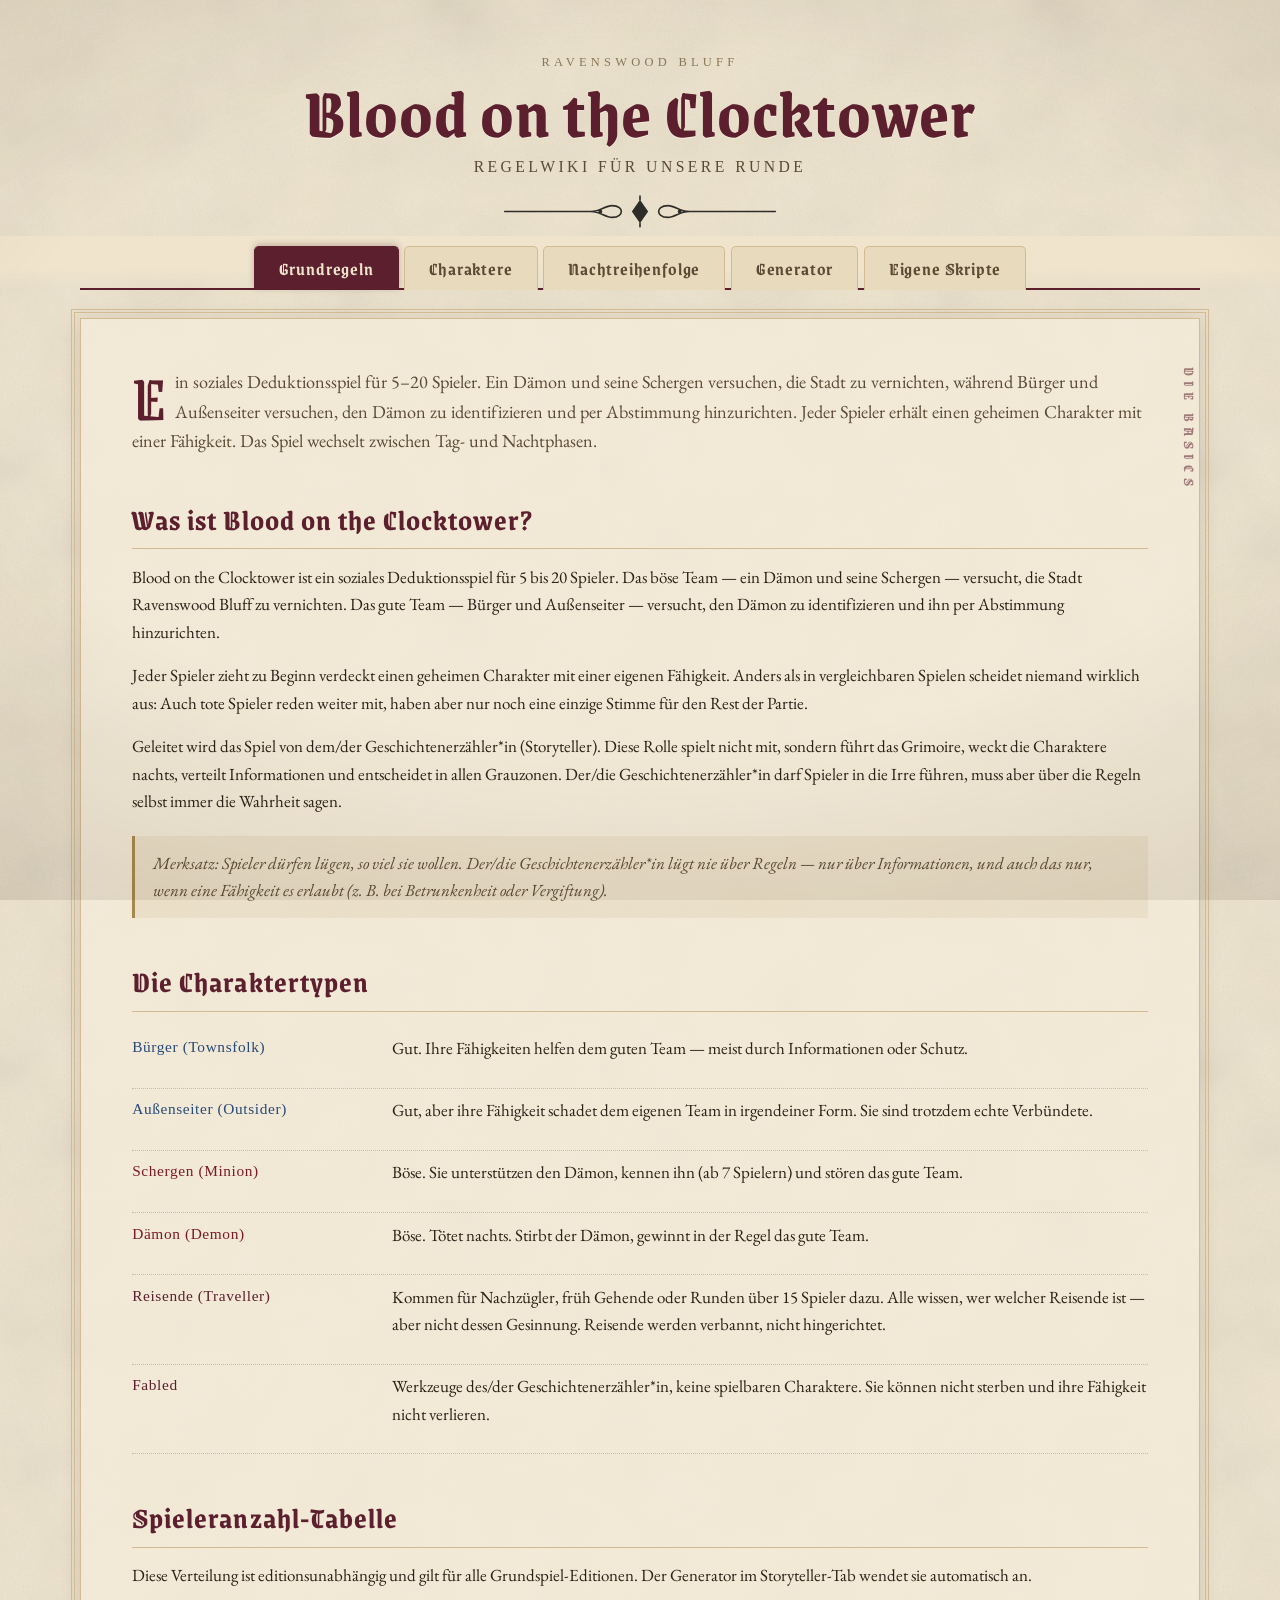
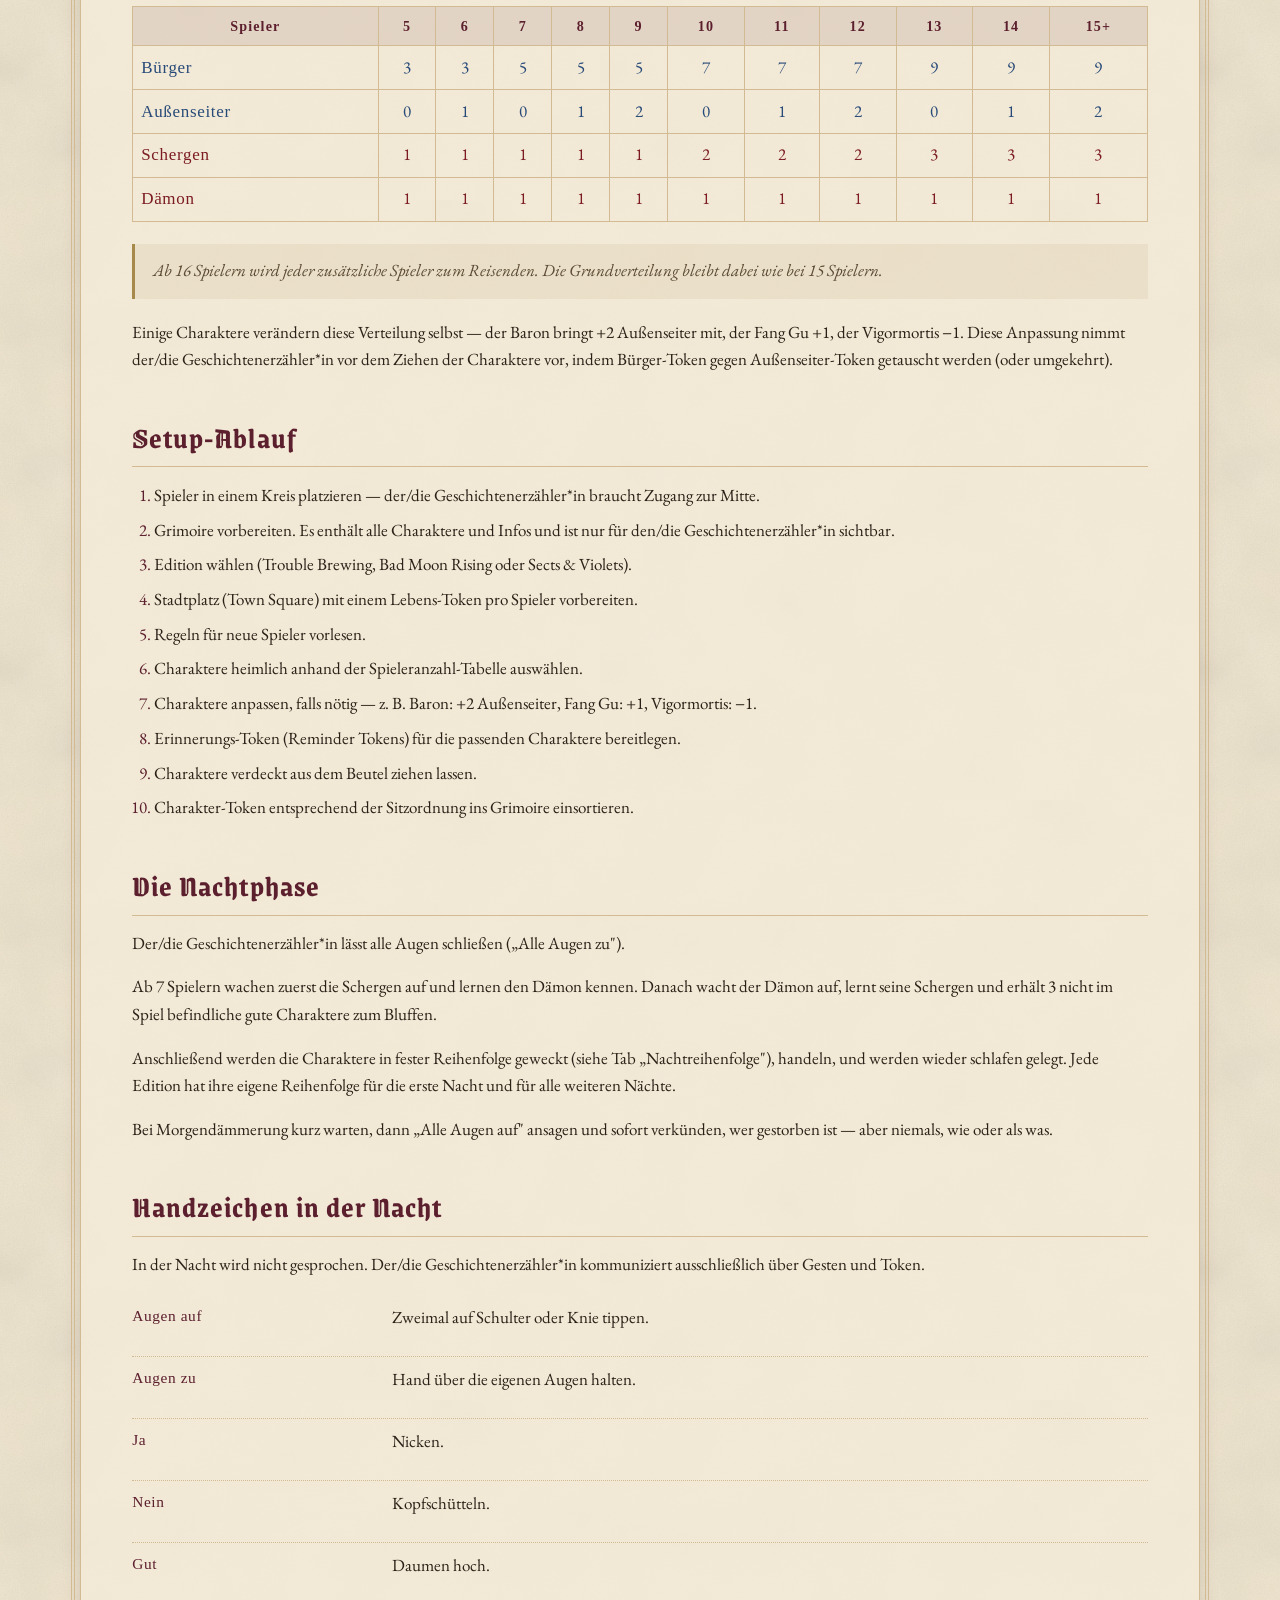
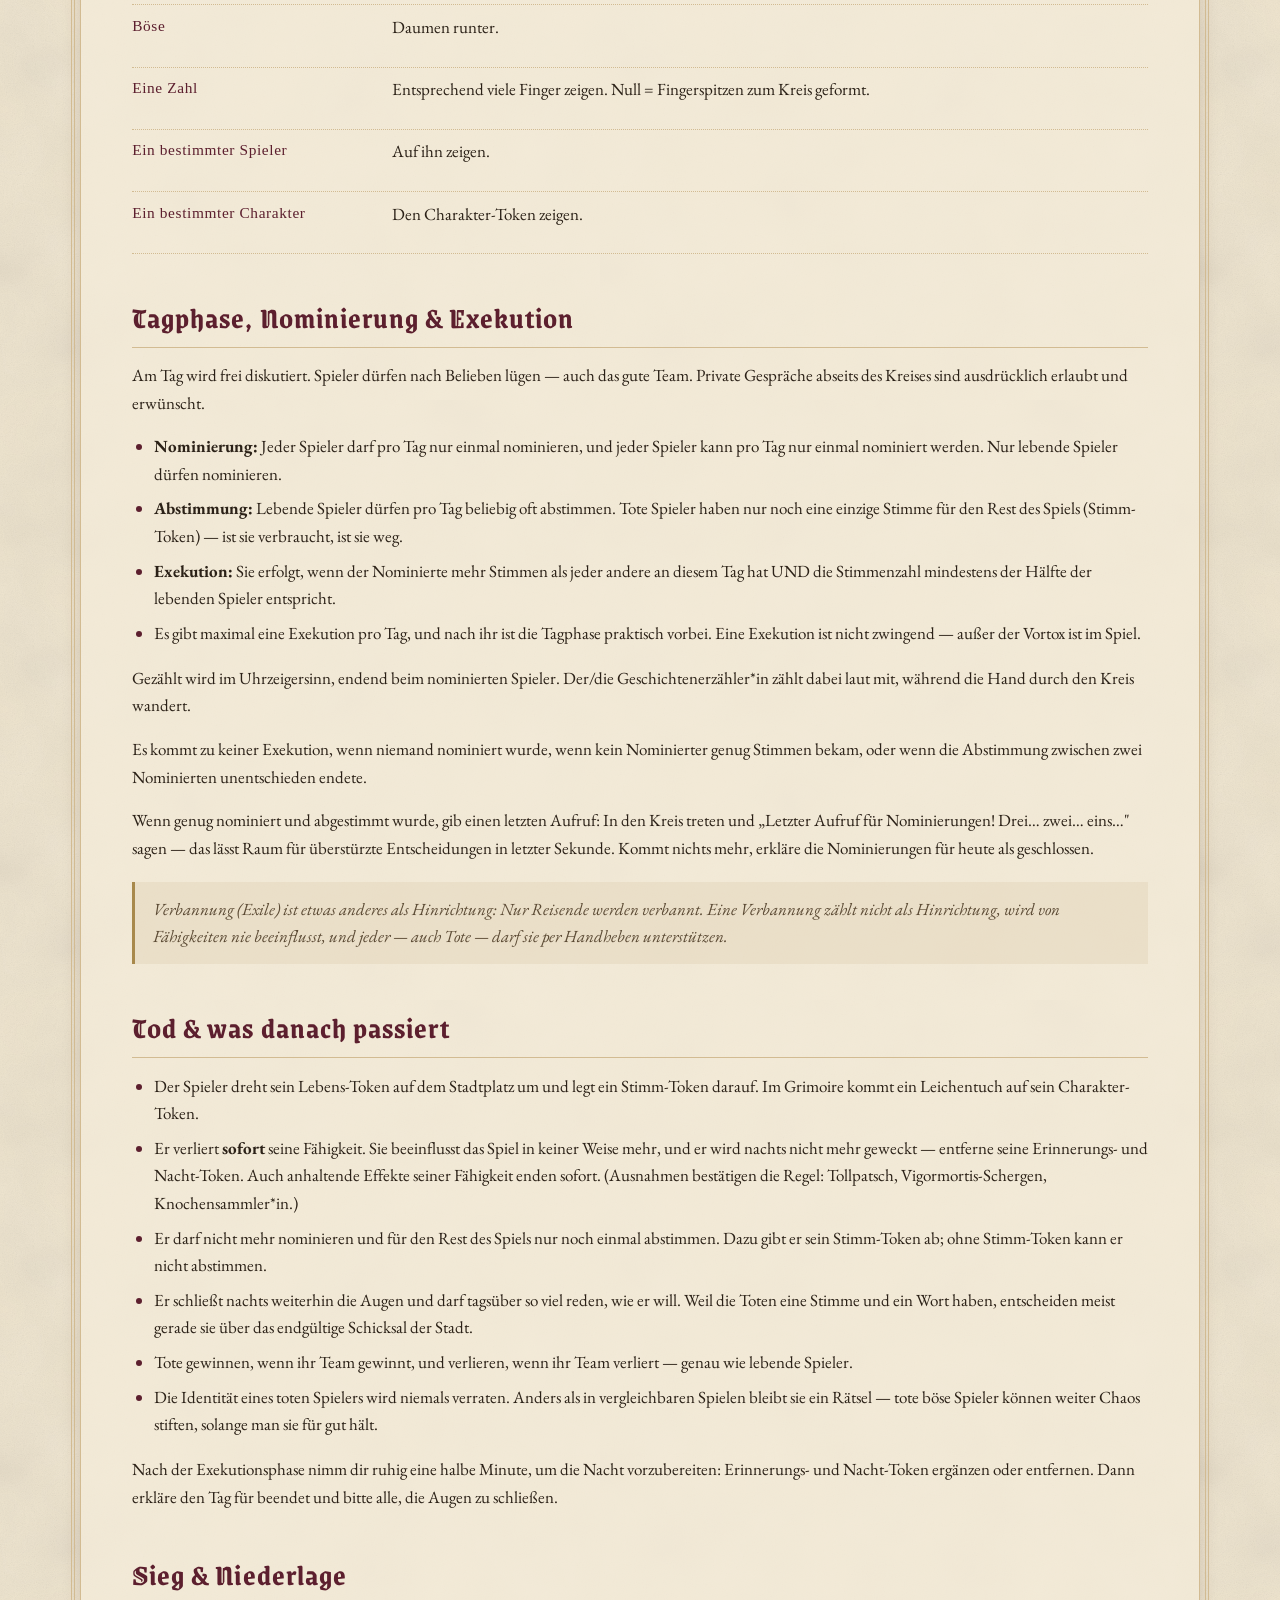
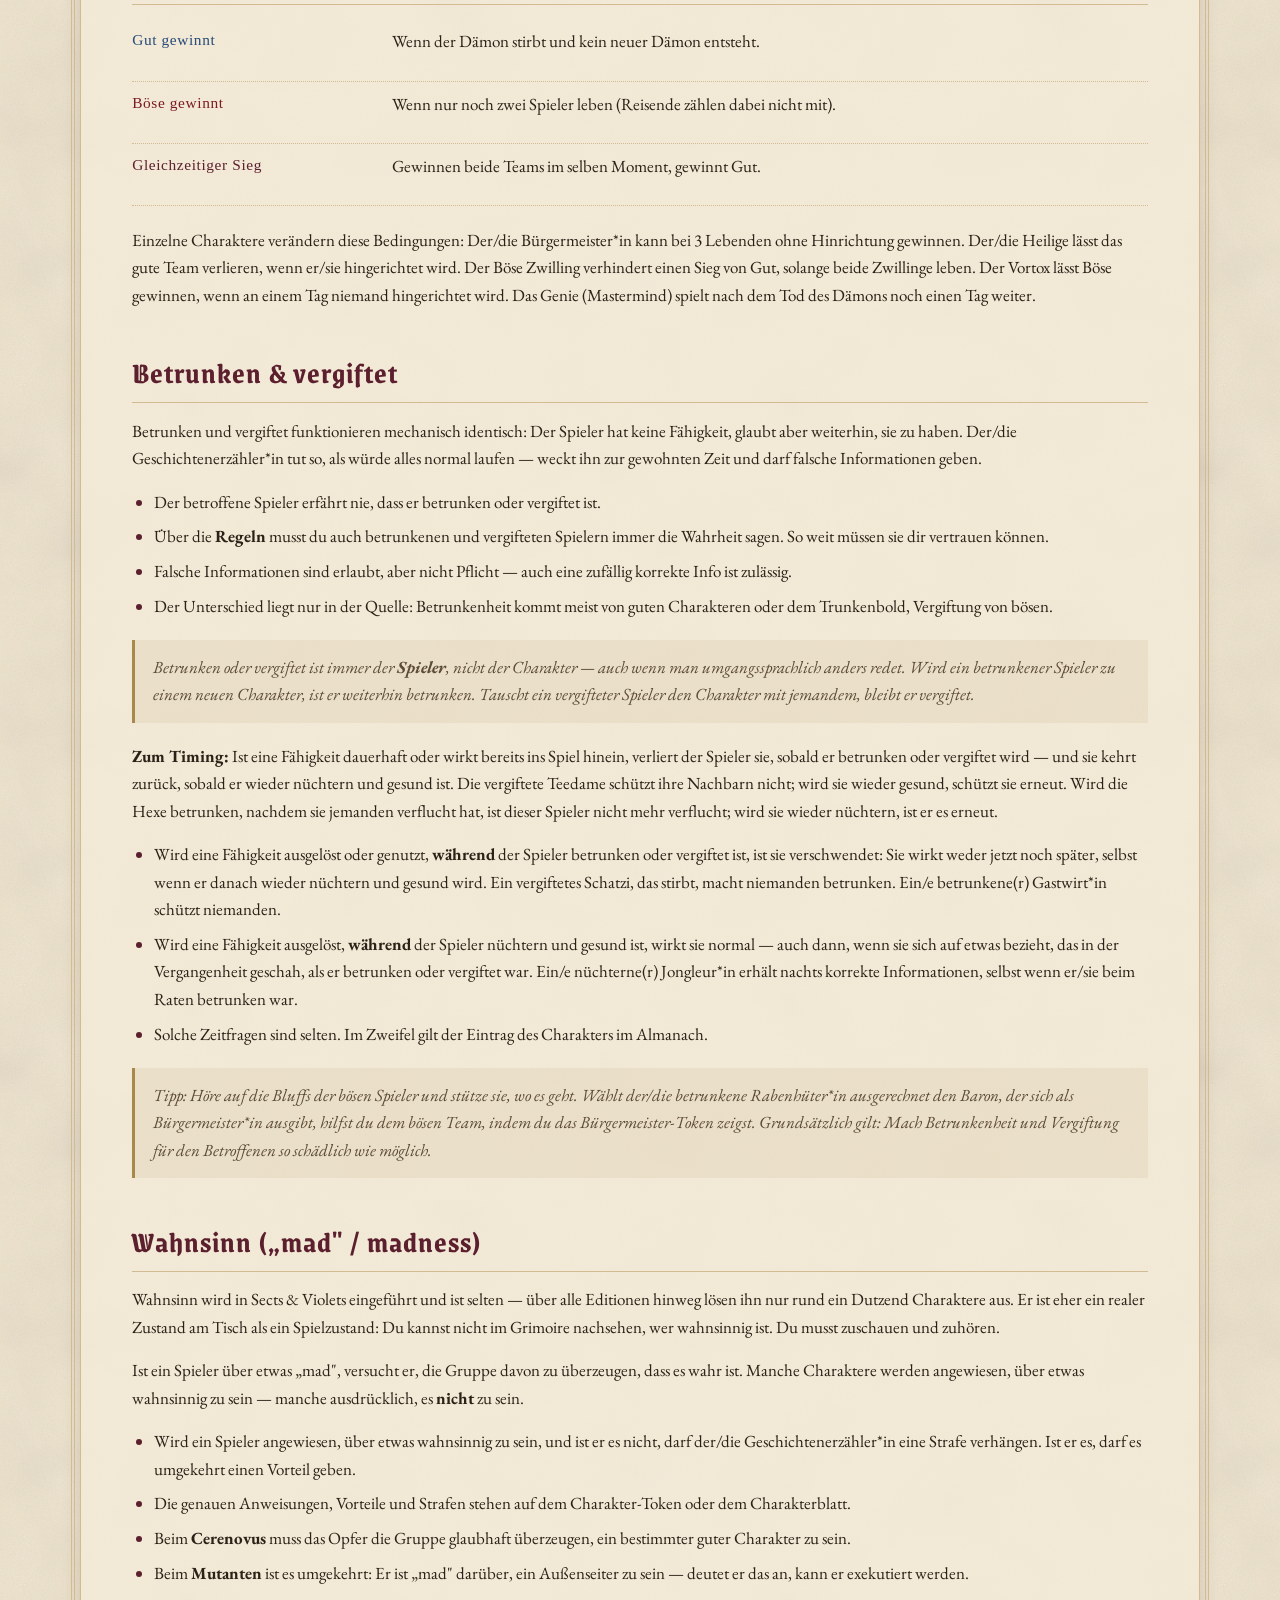
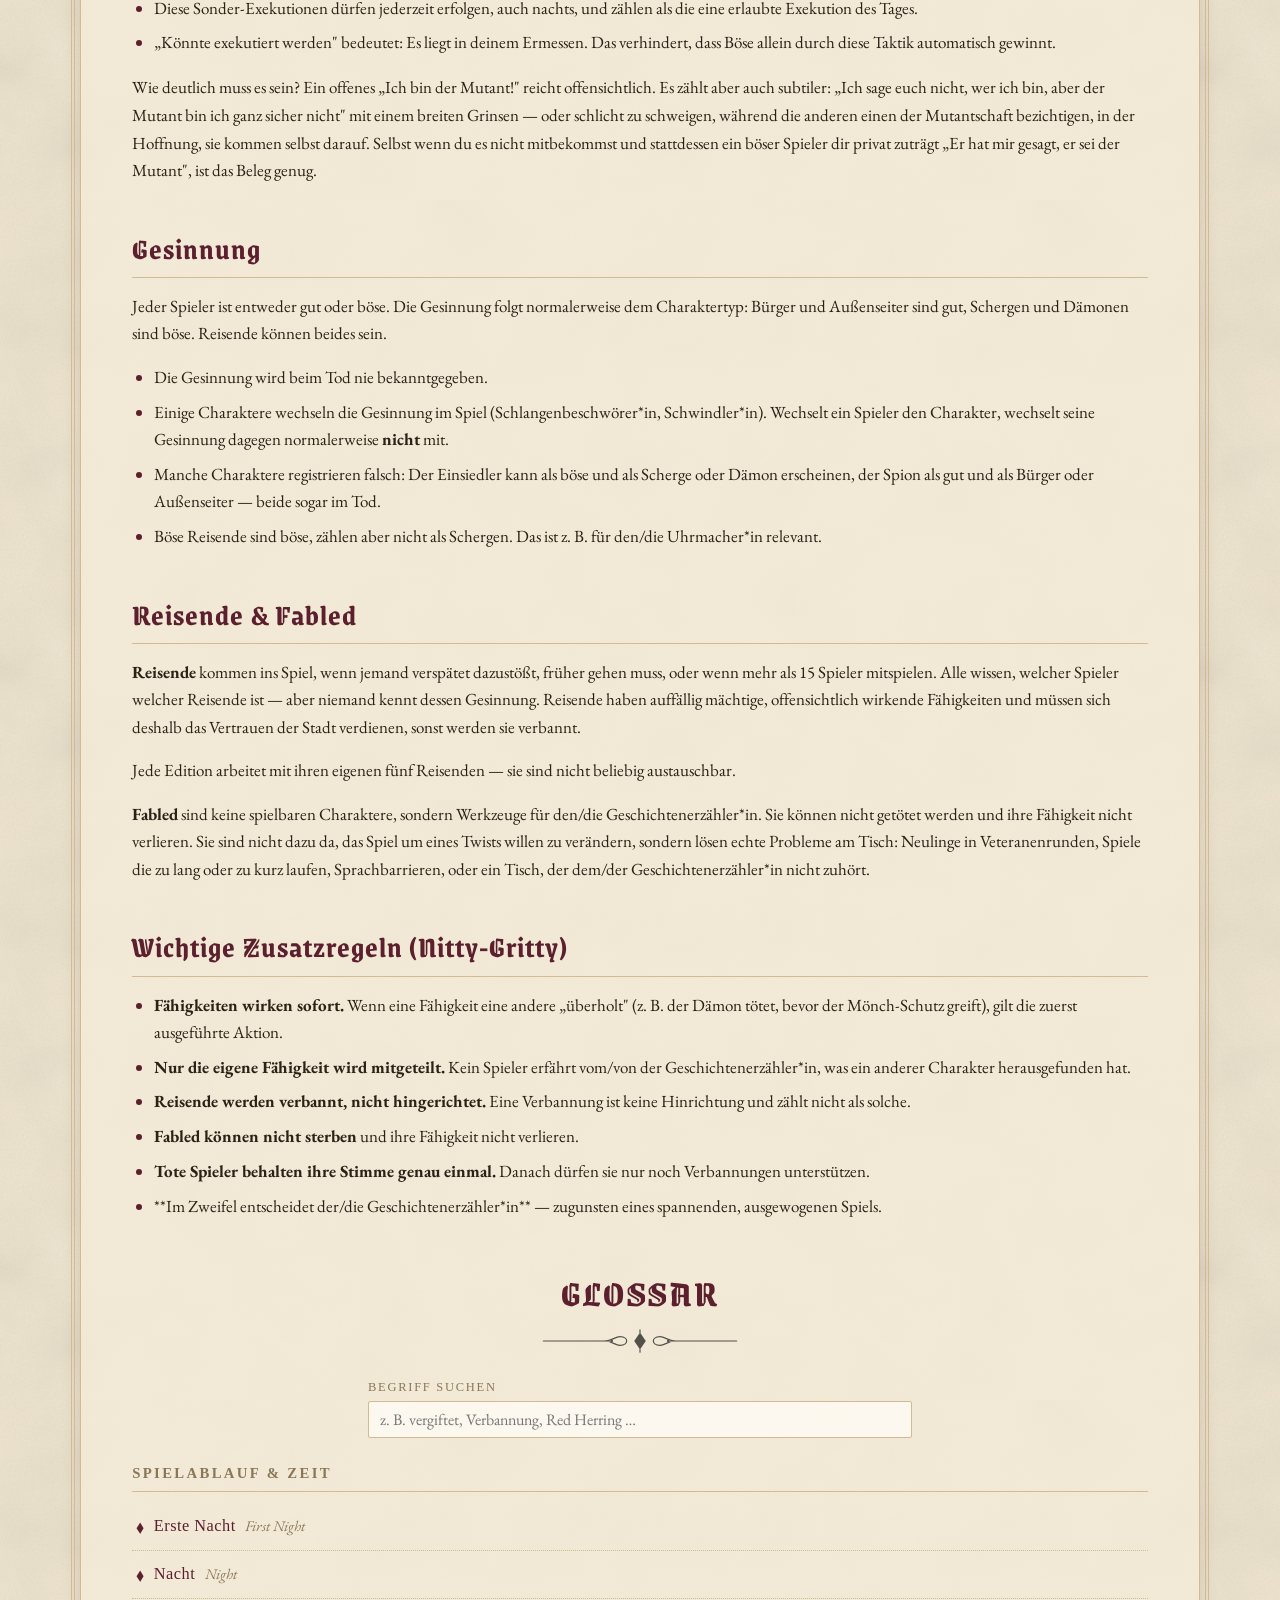
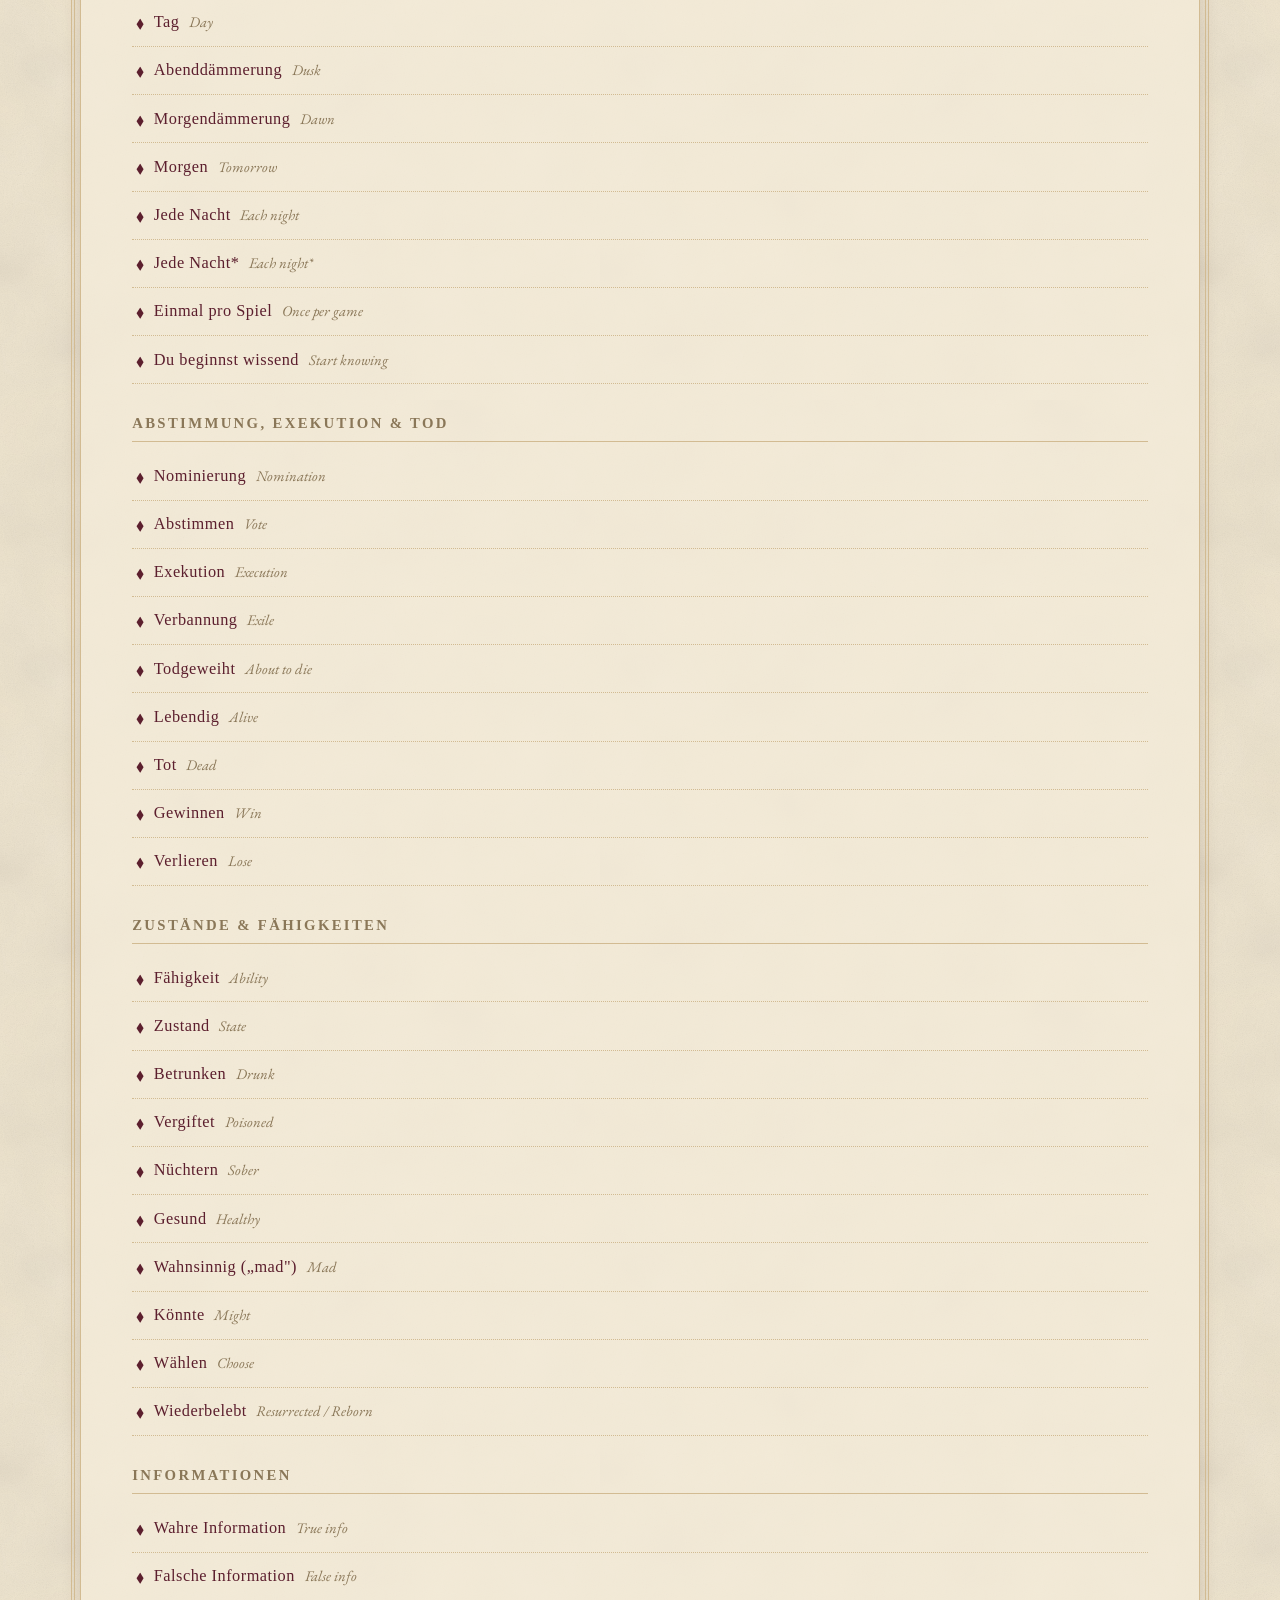
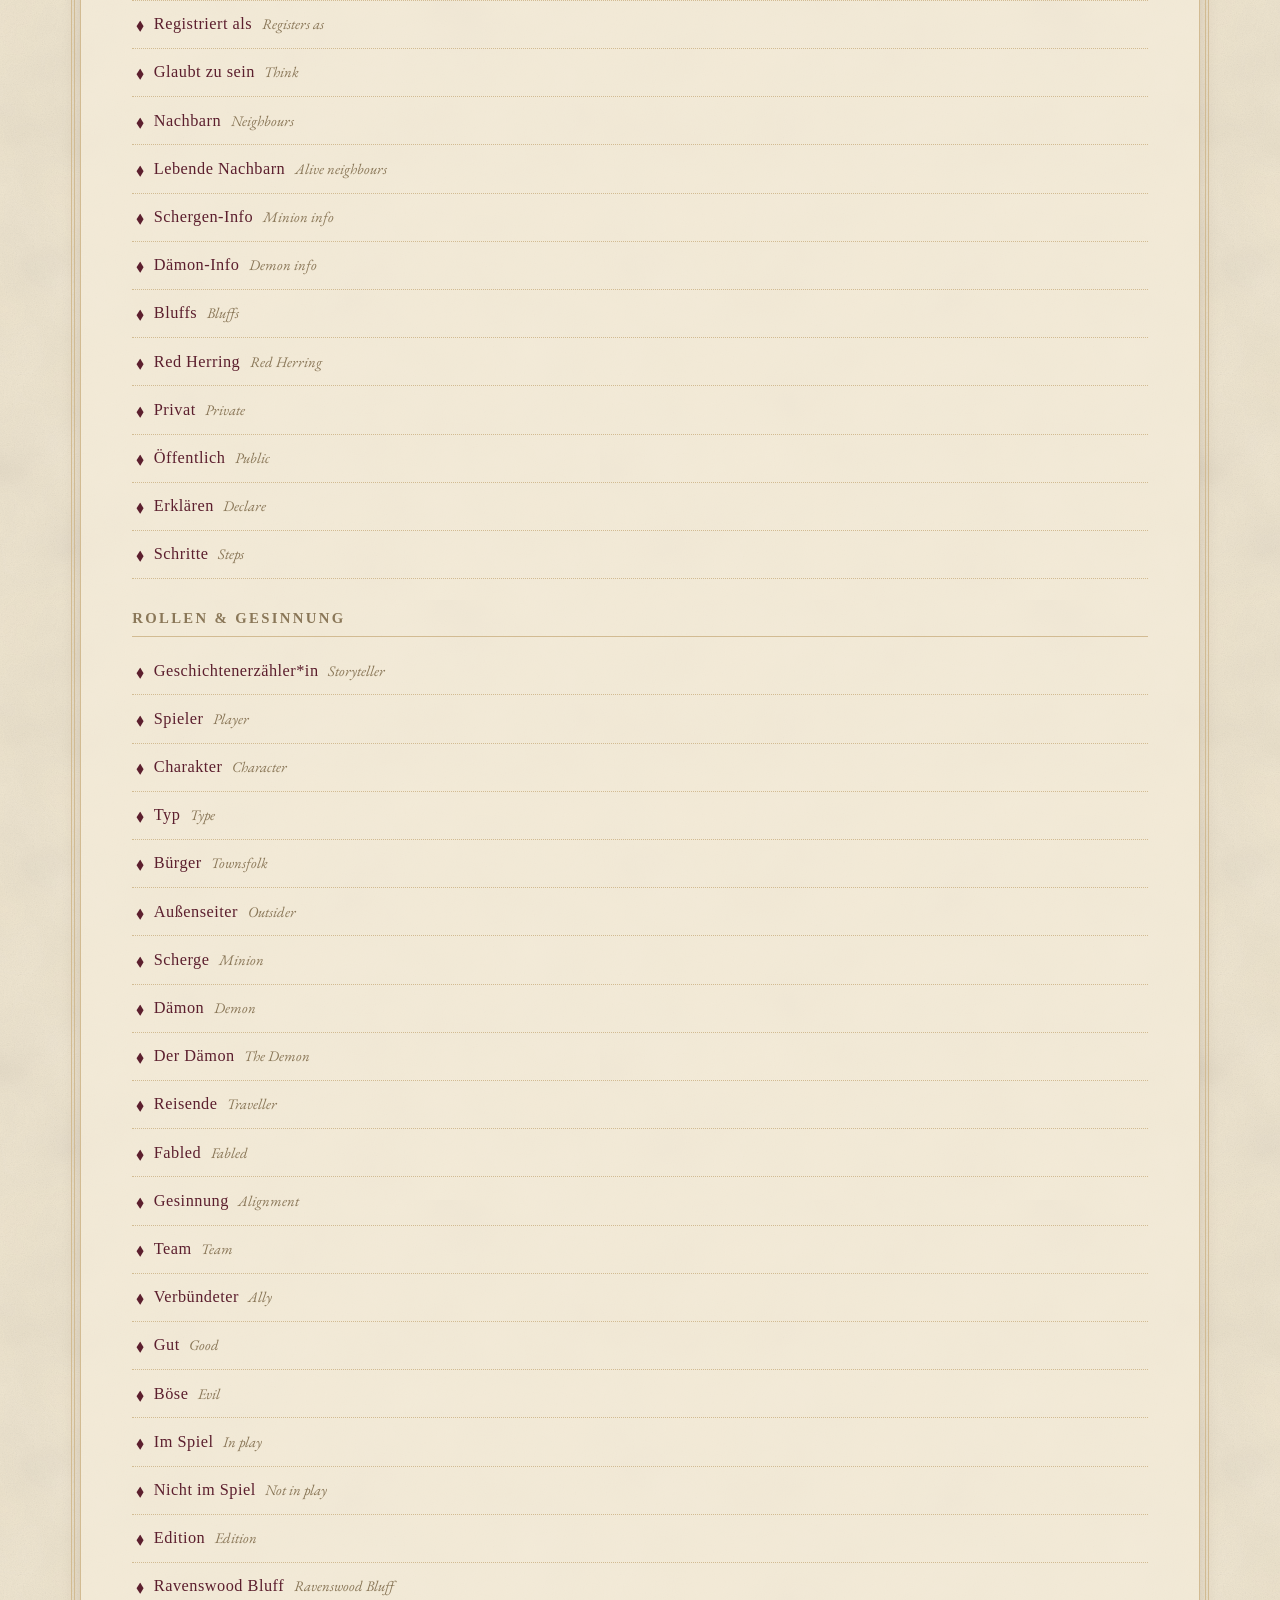
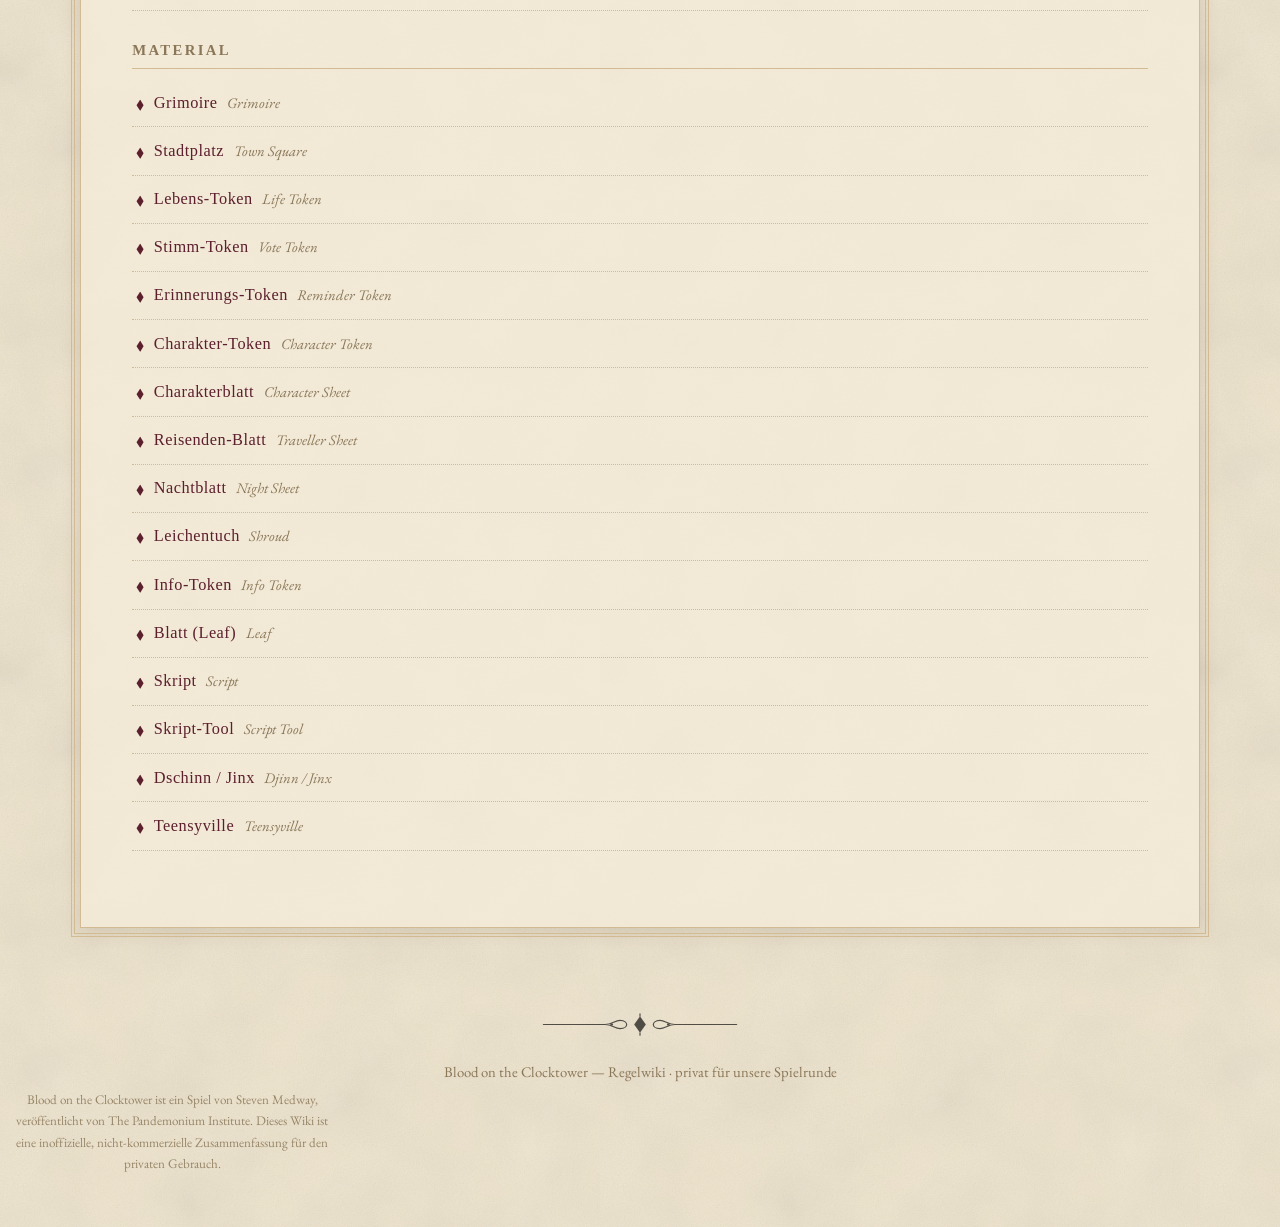
==== index.html @ e05caf40 "Gotische Schrift im PDF-Titel, Schriftname korrigiert" ====
<!DOCTYPE html>
<html lang="de">
<head>
<meta charset="utf-8">
<meta name="viewport" content="width=device-width, initial-scale=1">
<title>Blood on the Clocktower — Regelwiki</title>
<meta name="description" content="Deutschsprachiges Regelwiki für Blood on the Clocktower: Grundregeln, Charaktere, Nachtreihenfolge und Setup-Generator.">
<meta name="color-scheme" content="light">
<link rel="icon" href="data:image/svg+xml,%3Csvg xmlns='http://www.w3.org/2000/svg' viewBox='0 0 64 64'%3E%3Ccircle cx='32' cy='32' r='28' fill='%235c1f2e'/%3E%3Cg fill='none' stroke='%23efe4cc' stroke-width='3' stroke-linecap='round'%3E%3Ccircle cx='32' cy='32' r='17'/%3E%3Cpath d='M32 21v11l8 5'/%3E%3C/g%3E%3C/svg%3E">
<link rel="preconnect" href="https://fonts.googleapis.com">
<link rel="preconnect" href="https://fonts.gstatic.com" crossorigin>
<link href="https://fonts.googleapis.com/css2?family=Grenze+Gotisch:wght@400;600;700&family=EB+Garamond:ital,wght@0,400;0,500;0,600;1,400&family=IM+Fell+English+SC&display=swap" rel="stylesheet">
<link rel="stylesheet" href="css/style.css">
</head>
<body>

<a class="skip-link" href="#main">Zum Inhalt springen</a>

<header class="site-header">
  <div class="site-header__inner">
    <p class="site-header__eyebrow">Ravenswood Bluff</p>
    <h1 class="site-title">Blood on the Clocktower</h1>
    <p class="site-subtitle">Regelwiki für unsere Runde</p>
    <img class="fleuron" src="assets/textures/fleuron.svg" alt="" aria-hidden="true">
  </div>
</header>

<nav class="tabs" aria-label="Hauptbereiche">
  <div class="tabs__inner" role="tablist">
    <button class="tab is-active" role="tab" id="tab-regeln"      aria-selected="true"  aria-controls="panel-regeln"      data-tab="regeln">Grundregeln</button>
    <button class="tab"           role="tab" id="tab-charaktere"  aria-selected="false" aria-controls="panel-charaktere"  data-tab="charaktere">Charaktere</button>
    <button class="tab"           role="tab" id="tab-nacht"       aria-selected="false" aria-controls="panel-nacht"       data-tab="nacht">Nachtreihenfolge</button>
    <button class="tab"           role="tab" id="tab-generator"   aria-selected="false" aria-controls="panel-generator"   data-tab="generator">Generator</button>
    <button class="tab"           role="tab" id="tab-skripte"     aria-selected="false" aria-controls="panel-skripte"     data-tab="skripte">Eigene Skripte</button>
  </div>
</nav>

<main id="main">

  <!-- ============================================ GRUNDREGELN -->
  <section class="panel is-active" id="panel-regeln" role="tabpanel" aria-labelledby="tab-regeln" data-panel="regeln">
    <div class="sheet">
      <span class="sheet__tab">Die Basics</span>
      <div id="rules-root" class="rules" aria-live="polite">
        <p class="loading">Regeln werden geladen …</p>
      </div>

      <h2 class="section-heading" id="glossar">Glossar</h2>
      <img class="fleuron fleuron--sm" src="assets/textures/fleuron.svg" alt="" aria-hidden="true">
      <div class="glossary-tools">
        <label class="field">
          <span class="field__label">Begriff suchen</span>
          <input type="search" id="glossary-search" placeholder="z. B. vergiftet, Verbannung, Red Herring …" autocomplete="off">
        </label>
      </div>
      <div id="glossary-root" class="glossary" aria-live="polite"></div>
    </div>
  </section>

  <!-- ============================================ CHARAKTERE -->
  <section class="panel" id="panel-charaktere" role="tabpanel" aria-labelledby="tab-charaktere" data-panel="charaktere" hidden>
    <div class="sheet">
      <span class="sheet__tab">Charaktere</span>

      <div class="controls">
        <div class="control-row">
          <span class="control-row__label">Edition</span>
          <div class="chipset" id="edition-switch" role="group" aria-label="Edition wählen"></div>
        </div>

        <div class="control-row">
          <span class="control-row__label">Typ</span>
          <div class="chipset" id="type-filter" role="group" aria-label="Charaktertyp filtern"></div>
        </div>

        <div class="control-row control-row--search">
          <label class="field field--grow">
            <span class="field__label">Suche</span>
            <input type="search" id="char-search" placeholder="Name oder Fähigkeit …" autocomplete="off">
          </label>
          <button type="button" class="btn btn--ghost" id="char-reset">Zurücksetzen</button>
        </div>
      </div>

      <p class="result-count" id="char-count" aria-live="polite"></p>
      <div class="card-grid" id="char-grid"></div>
      <p class="empty-state" id="char-empty" hidden>Keine Charaktere gefunden. Andere Filter probieren?</p>
    </div>
  </section>

  <!-- ============================================ NACHTREIHENFOLGE -->
  <section class="panel" id="panel-nacht" role="tabpanel" aria-labelledby="tab-nacht" data-panel="nacht" hidden>
    <div class="sheet">
      <span class="sheet__tab">Die Nacht</span>
      <h2 class="section-heading">Nachtreihenfolge</h2>
      <img class="fleuron fleuron--sm" src="assets/textures/fleuron.svg" alt="" aria-hidden="true">
      <p class="lede">Automatisch aus den Charakterdaten erzeugt — es gibt keine zweite Liste, die veralten könnte. Nur Charaktere, die tatsächlich aufwachen, erscheinen hier.</p>

      <div class="controls">
        <div class="control-row">
          <span class="control-row__label">Edition</span>
          <div class="chipset" id="night-edition-switch" role="group" aria-label="Edition wählen"></div>
        </div>
        <div class="control-row">
          <span class="control-row__label">Nacht</span>
          <div class="chipset" id="night-phase-switch" role="group" aria-label="Nachtphase wählen">
            <button type="button" class="chip is-active" data-phase="first">Erste Nacht</button>
            <button type="button" class="chip" data-phase="other">Andere Nächte</button>
          </div>
        </div>
      </div>

      <ol class="night-list" id="night-list"></ol>
    </div>
  </section>

  <!-- ============================================ GENERATOR -->
  <section class="panel" id="panel-generator" role="tabpanel" aria-labelledby="tab-generator" data-panel="generator" hidden>
    <div class="sheet">
      <span class="sheet__tab">Storyteller</span>
      <h2 class="section-heading">Setup-Generator</h2>
      <img class="fleuron fleuron--sm" src="assets/textures/fleuron.svg" alt="" aria-hidden="true">
      <p class="lede">Wähle Spieleranzahl und Edition. Das Tool wendet die offizielle Grundverteilung an, berücksichtigt Charaktere, die diese Verteilung verändern, und schlägt passende Setups vor.</p>

      <form class="generator-form" id="generator-form">
        <label class="field">
          <span class="field__label">Spieleranzahl</span>
          <input type="number" id="gen-players" min="5" max="20" value="8" inputmode="numeric">
        </label>

        <label class="field">
          <span class="field__label">Skript</span>
          <select id="gen-edition"></select>
        </label>

        <div class="generator-form__actions">
          <button type="submit" class="btn btn--primary">Setups vorschlagen</button>
          <button type="button" class="btn" id="gen-balanced">Ausgewogene Runde</button>
          <button type="button" class="btn" id="gen-random">Rein zufällig</button>
          <button type="button" class="btn btn--ghost" id="gen-sheet">Skriptblatt als PDF</button>
        </div>
      </form>

      <p class="gen-hint" id="gen-hint" hidden></p>
      <div id="gen-distribution" class="distribution" aria-live="polite"></div>
      <div id="gen-results" class="setup-results"></div>
    </div>
  </section>

  <!-- ============================================ EIGENE SKRIPTE -->
  <section class="panel" id="panel-skripte" role="tabpanel" aria-labelledby="tab-skripte" data-panel="skripte" hidden>
    <div class="sheet">
      <span class="sheet__tab">Skripte</span>
      <h2 class="section-heading">Eigene Skripte</h2>
      <img class="fleuron fleuron--sm" src="assets/textures/fleuron.svg" alt="" aria-hidden="true">
      <p class="lede">Stell dir aus den Charakteren aller drei Editionen ein eigenes Skript zusammen. Es wird in diesem Browser gespeichert und steht dann im Generator zur Auswahl.</p>

      <div class="script-bar">
        <label class="field field--grow">
          <span class="field__label">Name des Skripts</span>
          <input type="text" id="script-name" placeholder="z. B. Unser Hausskript" autocomplete="off">
        </label>
        <label class="field">
          <span class="field__label">Gespeicherte Skripte</span>
          <select id="script-select"></select>
        </label>
        <div class="script-bar__actions">
          <button type="button" class="btn btn--primary" id="script-save">Speichern</button>
          <button type="button" class="btn" id="script-sheet">Skriptblatt als PDF</button>
          <button type="button" class="btn" id="script-new">Neu</button>
          <button type="button" class="btn btn--ghost" id="script-delete">Löschen</button>
        </div>
      </div>

      <div class="script-status" id="script-status" aria-live="polite"></div>

      <div class="controls">
        <div class="control-row">
          <span class="control-row__label">Herkunft</span>
          <div class="chipset" id="script-edition-filter" role="group" aria-label="Edition filtern"></div>
        </div>
        <div class="control-row">
          <span class="control-row__label">Typ</span>
          <div class="chipset" id="script-type-filter" role="group" aria-label="Typ filtern"></div>
        </div>
        <div class="control-row control-row--search">
          <label class="field field--grow">
            <span class="field__label">Suche</span>
            <input type="search" id="script-search" placeholder="Name oder Fähigkeit …" autocomplete="off">
          </label>
          <button type="button" class="btn btn--ghost" id="script-clear">Auswahl leeren</button>
        </div>
      </div>

      <div class="picker" id="script-picker"></div>
    </div>
  </section>

</main>

<footer class="site-footer">
  <img class="fleuron fleuron--sm" src="assets/textures/fleuron.svg" alt="" aria-hidden="true">
  <p>Blood on the Clocktower — Regelwiki · privat für unsere Spielrunde</p>
  <p class="site-footer__fineprint">Blood on the Clocktower ist ein Spiel von Steven Medway, veröffentlicht von The Pandemonium Institute. Dieses Wiki ist eine inoffizielle, nicht-kommerzielle Zusammenfassung für den privaten Gebrauch.</p>
</footer>

<script src="vendor/jspdf.umd.min.js"></script>
<script src="js/render.js"></script>
<script src="js/search.js"></script>
<script src="js/generator.js"></script>
<script src="js/scripts.js"></script>
<script src="js/pdf-export.js"></script>
<script src="js/app.js"></script>
</body>
</html>
---- css/style.css ----
/* ============================================================
   Blood on the Clocktower — Regelwiki
   Design: Pergament, Bordeaux, gotische Display-Schrift
   ============================================================ */

:root {
  /* Pergament */
  --parchment:        #efe4cc;
  --parchment-warm:   #e8dabd;
  --parchment-deep:   #ddcaa6;
  --parchment-shade:  #d2bb92;

  /* Tinte */
  --ink:              #2b2117;
  --ink-soft:         #5b4a34;
  --ink-faint:        #8a7758;

  /* Akzente */
  --bordeaux:         #5c1f2e;
  --bordeaux-bright:  #7d2c3d;
  --bordeaux-dark:    #40151f;
  --gold:             #a8894c;

  /* Gesinnung */
  --good:             #274a78;
  --good-bright:      #37639b;
  --good-wash:        #dfe4ee;
  --evil:             #7c1c22;
  --evil-bright:      #a02a30;
  --evil-wash:        #efdcd8;
  --neutral:          #5d5342;

  /* Schrift */
  --font-display: "Grenze Gotisch", "Palatino Linotype", Palatino, Georgia, serif;
  --font-body:    "EB Garamond", Georgia, "Times New Roman", Times, serif;
  --font-caps:    "IM Fell English SC", Georgia, serif;

  /* Maße */
  --sheet-max: 1120px;
  --radius: 2px;
  --shadow-emboss: 0 1px 0 rgba(255,252,244,.55), 0 2px 5px rgba(60,40,20,.16);
}

*, *::before, *::after { box-sizing: border-box; }

html { -webkit-text-size-adjust: 100%; }

body {
  margin: 0;
  font-family: var(--font-body);
  font-size: 1.0625rem;
  line-height: 1.62;
  color: var(--ink);
  background-color: var(--parchment);
  background-image: url("../assets/textures/parchment.svg");
  background-size: 600px 600px;
  background-repeat: repeat;
  overflow-x: hidden;
}

/* Vignette über der gesamten Seite */
body::after {
  content: "";
  position: fixed;
  inset: 0;
  pointer-events: none;
  z-index: 60;
  background:
    radial-gradient(ellipse 120% 90% at 50% 45%,
      rgba(60,38,16,0) 42%,
      rgba(60,38,16,.10) 72%,
      rgba(46,28,10,.30) 100%);
}

img { max-width: 100%; height: auto; }

.skip-link {
  position: absolute; left: -9999px; top: 0;
  background: var(--bordeaux); color: var(--parchment);
  padding: .6rem 1rem; z-index: 100;
}
.skip-link:focus { left: 0; }

:focus-visible {
  outline: 2px solid var(--bordeaux);
  outline-offset: 2px;
}

/* ============================================================ Kopfbereich */

.site-header {
  text-align: center;
  padding: clamp(1.75rem, 5vw, 3.25rem) 1rem .5rem;
}

.site-header__eyebrow {
  margin: 0 0 .35rem;
  font-family: var(--font-caps);
  font-size: .78rem;
  letter-spacing: .34em;
  text-transform: uppercase;
  color: var(--ink-faint);
}

.site-title {
  margin: 0;
  font-family: var(--font-display);
  font-weight: 700;
  font-size: clamp(2.2rem, 7.5vw, 4.4rem);
  line-height: .98;
  letter-spacing: .015em;
  color: var(--bordeaux);
  text-shadow: 0 1px 0 rgba(255,250,238,.6);
}

.site-subtitle {
  margin: .45rem 0 0;
  font-family: var(--font-caps);
  font-size: clamp(.82rem, 2vw, .98rem);
  letter-spacing: .22em;
  text-transform: uppercase;
  color: var(--ink-soft);
}

.fleuron {
  display: block;
  width: min(280px, 62%);
  margin: 1rem auto 0;
  color: var(--bordeaux);
  opacity: .8;
}
.fleuron--sm { width: min(200px, 46%); margin: .35rem auto 1.5rem; opacity: .65; }

/* ============================================================ Tabs */

.tabs {
  position: sticky;
  top: 0;
  z-index: 40;
  padding: .5rem 1rem 0;
  background:
    linear-gradient(to bottom, rgba(239,228,204,.97) 62%, rgba(239,228,204,0));
  backdrop-filter: blur(2px);
}

.tabs__inner {
  max-width: var(--sheet-max);
  margin: 0 auto;
  display: flex;
  flex-wrap: wrap;
  gap: .35rem;
  justify-content: center;
  border-bottom: 2px solid var(--bordeaux);
  padding-bottom: 0;
}

.tab {
  appearance: none;
  border: 1.5px solid var(--parchment-shade);
  border-bottom: none;
  background: var(--parchment-warm);
  color: var(--ink-soft);
  font-family: var(--font-display);
  font-weight: 600;
  font-size: clamp(.95rem, 2.4vw, 1.14rem);
  letter-spacing: .045em;
  padding: .5rem clamp(.7rem, 2.6vw, 1.5rem);
  border-radius: 5px 5px 0 0;
  cursor: pointer;
  transition: background .16s, color .16s, transform .16s;
  transform: translateY(2px);
}
.tab:hover { background: var(--parchment-deep); color: var(--ink); }

.tab.is-active {
  background: var(--bordeaux);
  border-color: var(--bordeaux);
  color: var(--parchment);
  transform: translateY(2px);
  box-shadow: 0 -2px 6px rgba(70,20,30,.25);
}

/* ============================================================ Panels & Sheet */

main { padding: 1.75rem 1rem 3rem; }

.panel { display: none; }
.panel.is-active { display: block; animation: fade .22s ease-out; }
@keyframes fade { from { opacity: 0; transform: translateY(4px); } to { opacity: 1; transform: none; } }

.sheet {
  position: relative;
  max-width: var(--sheet-max);
  margin: 0 auto;
  padding: clamp(1.5rem, 4vw, 3rem) clamp(1.1rem, 4vw, 3.25rem);
  background: rgba(246,238,220,.72);
  border: 1px solid var(--parchment-shade);
  outline: 4px double var(--parchment-shade);
  outline-offset: 5px;
  box-shadow: 0 3px 18px rgba(70,45,20,.14);
}

/* Vertikaler Seitenreiter wie im Regelwerk */
.sheet__tab {
  position: absolute;
  top: clamp(1.5rem, 4vw, 3rem);
  right: -.15rem;
  writing-mode: vertical-rl;
  font-family: var(--font-display);
  font-weight: 600;
  font-size: .95rem;
  letter-spacing: .34em;
  text-transform: uppercase;
  color: var(--bordeaux);
  opacity: .55;
  pointer-events: none;
}
@media (max-width: 900px) { .sheet__tab { display: none; } }

/* ============================================================ Typografie */

.section-heading {
  margin: 2.75rem 0 .25rem;
  text-align: center;
  font-family: var(--font-display);
  font-weight: 700;
  font-size: clamp(1.5rem, 4vw, 2.3rem);
  letter-spacing: .05em;
  text-transform: uppercase;
  color: var(--bordeaux);
}
.section-heading:first-child { margin-top: 0; }

.rules h2 {
  margin: 2.5rem 0 .9rem;
  font-family: var(--font-display);
  font-weight: 700;
  font-size: clamp(1.35rem, 3.4vw, 1.85rem);
  letter-spacing: .035em;
  color: var(--bordeaux);
  border-bottom: 1px solid var(--parchment-shade);
  padding-bottom: .3rem;
}

.lede {
  max-width: 62ch;
  margin: 0 auto 1.75rem;
  text-align: center;
  font-size: 1.06rem;
  color: var(--ink-soft);
  font-style: italic;
}

.rules p { margin: 0 0 1rem; }
.rules ul, .rules ol { margin: 0 0 1.1rem; padding-left: 1.35rem; }
.rules li { margin-bottom: .45rem; }
.rules li::marker { color: var(--bordeaux); }

.rules .rules__intro {
  font-size: 1.14rem;
  color: var(--ink-soft);
}

/* Initiale wie im Regelwerk */
.rules .has-dropcap::first-letter {
  float: left;
  font-family: var(--font-display);
  font-size: 3.6em;
  line-height: .78;
  padding: .06em .12em 0 0;
  color: var(--bordeaux);
}

.note {
  margin: 1.25rem 0;
  padding: .85rem 1.1rem;
  border-left: 3px solid var(--gold);
  background: rgba(168,137,76,.10);
  font-style: italic;
  color: var(--ink-soft);
}

/* Definitionslisten */
.deflist { margin: 0 0 1.3rem; }
.deflist__row {
  display: grid;
  grid-template-columns: minmax(140px, 15rem) 1fr;
  gap: .4rem 1.25rem;
  padding: .55rem 0;
  border-bottom: 1px dotted var(--parchment-shade);
}
.deflist__term {
  font-family: var(--font-caps);
  font-size: .96rem;
  letter-spacing: .04em;
  color: var(--bordeaux);
}
.deflist__row[data-tone="good"] .deflist__term { color: var(--good); }
.deflist__row[data-tone="evil"] .deflist__term { color: var(--evil); }
.deflist__def { margin: 0; }
@media (max-width: 620px) {
  .deflist__row { grid-template-columns: 1fr; gap: .15rem; }
}

/* Tabellen */
.table-wrap { overflow-x: auto; margin: 0 0 1.4rem; }
table {
  width: 100%;
  min-width: 520px;
  border-collapse: collapse;
  font-variant-numeric: tabular-nums;
}
th, td {
  padding: .48rem .5rem;
  text-align: center;
  border: 1px solid var(--parchment-shade);
}
thead th {
  font-family: var(--font-caps);
  font-size: .88rem;
  letter-spacing: .08em;
  background: rgba(92,31,46,.10);
  color: var(--bordeaux);
}
tbody th {
  text-align: left;
  font-family: var(--font-caps);
  font-weight: 400;
  letter-spacing: .04em;
  white-space: nowrap;
}
tbody tr[data-tone="good"] th, tbody tr[data-tone="good"] td { color: var(--good); }
tbody tr[data-tone="evil"] th, tbody tr[data-tone="evil"] td { color: var(--evil); }

/* ============================================================ Glossar */

.glossary-tools { max-width: 34rem; margin: 0 auto 1.5rem; }

.glossary__group { margin-bottom: 1.75rem; }
.glossary__group-title {
  font-family: var(--font-caps);
  font-size: .92rem;
  letter-spacing: .16em;
  text-transform: uppercase;
  color: var(--ink-faint);
  margin: 0 0 .65rem;
  border-bottom: 1px solid var(--parchment-shade);
  padding-bottom: .3rem;
}

.glossary details {
  border-bottom: 1px dotted var(--parchment-shade);
  padding: .1rem 0;
}
.glossary summary {
  cursor: pointer;
  padding: .55rem .25rem;
  list-style: none;
  display: flex;
  align-items: baseline;
  gap: .6rem;
}
.glossary summary::-webkit-details-marker { display: none; }
.glossary summary::before {
  content: "◆";
  color: var(--bordeaux);
  font-size: .7em;
  transition: transform .18s;
  display: inline-block;
}
.glossary details[open] summary::before { transform: rotate(45deg); }
.glossary__term {
  font-family: var(--font-caps);
  font-size: 1.02rem;
  letter-spacing: .03em;
  color: var(--bordeaux);
}
.glossary__en { color: var(--ink-faint); font-style: italic; font-size: .92rem; }
.glossary__body { padding: 0 .25rem .9rem 1.5rem; margin: 0; }
.glossary__see { margin: .5rem 0 0; font-size: .92rem; color: var(--ink-faint); }

/* ============================================================ Bedienelemente */

.controls { margin-bottom: 1.5rem; }

.control-row {
  display: flex;
  align-items: center;
  flex-wrap: wrap;
  gap: .55rem .8rem;
  padding: .5rem 0;
  border-bottom: 1px dotted var(--parchment-shade);
}
.control-row:last-child { border-bottom: none; }
.control-row--search { align-items: flex-end; }

.control-row__label {
  font-family: var(--font-caps);
  font-size: .82rem;
  letter-spacing: .16em;
  text-transform: uppercase;
  color: var(--ink-faint);
  min-width: 5.5rem;
}

.chipset { display: flex; flex-wrap: wrap; gap: .4rem; }

.chip {
  appearance: none;
  cursor: pointer;
  border: 1.5px solid var(--parchment-shade);
  background: rgba(255,252,242,.55);
  color: var(--ink-soft);
  font-family: var(--font-body);
  font-size: .96rem;
  padding: .3rem .85rem;
  border-radius: 999px;
  transition: background .15s, color .15s, border-color .15s;
}
.chip:hover { background: var(--parchment-warm); color: var(--ink); }
.chip.is-active {
  background: var(--bordeaux);
  border-color: var(--bordeaux);
  color: var(--parchment);
}
.chip[data-tone="good"].is-active { background: var(--good); border-color: var(--good); }
.chip[data-tone="evil"].is-active { background: var(--evil); border-color: var(--evil); }

.field { display: flex; flex-direction: column; gap: .25rem; }
.field--grow { flex: 1 1 16rem; }
.field__label {
  font-family: var(--font-caps);
  font-size: .78rem;
  letter-spacing: .14em;
  text-transform: uppercase;
  color: var(--ink-faint);
}
input[type="search"], input[type="number"], select {
  font-family: var(--font-body);
  font-size: 1rem;
  color: var(--ink);
  background: rgba(255,253,246,.8);
  border: 1.5px solid var(--parchment-shade);
  border-radius: var(--radius);
  padding: .45rem .7rem;
  width: 100%;
}
input:focus, select:focus { border-color: var(--bordeaux); outline: none; }

.btn {
  appearance: none;
  cursor: pointer;
  font-family: var(--font-display);
  font-weight: 600;
  font-size: 1.02rem;
  letter-spacing: .04em;
  padding: .5rem 1.2rem;
  border-radius: var(--radius);
  border: 1.5px solid var(--bordeaux);
  background: rgba(255,252,242,.6);
  color: var(--bordeaux);
  transition: background .15s, color .15s;
}
.btn:hover { background: var(--parchment-deep); }
.btn--primary { background: var(--bordeaux); color: var(--parchment); }
.btn--primary:hover { background: var(--bordeaux-bright); color: var(--parchment); }
.btn--ghost { border-color: var(--parchment-shade); color: var(--ink-soft); }

.result-count {
  font-family: var(--font-caps);
  font-size: .84rem;
  letter-spacing: .1em;
  color: var(--ink-faint);
  margin: 0 0 .9rem;
}

.empty-state, .loading {
  text-align: center;
  font-style: italic;
  color: var(--ink-faint);
  padding: 2.5rem 1rem;
}

/* ============================================================ Charakterkarten */

.card-grid {
  display: grid;
  grid-template-columns: repeat(auto-fill, minmax(232px, 1fr));
  gap: 1rem;
  align-items: start;
}

.card {
  --accent: var(--neutral);
  --accent-wash: rgba(93,83,66,.08);
  position: relative;
  display: flex;
  flex-direction: column;
  text-align: left;
  width: 100%;
  cursor: pointer;
  appearance: none;
  font: inherit;
  color: inherit;
  padding: 1rem 1rem 1.05rem;
  background: linear-gradient(180deg, rgba(255,252,244,.78), rgba(246,236,214,.62));
  border: 1.5px solid var(--parchment-shade);
  border-top: 4px solid var(--accent);
  border-radius: var(--radius);
  box-shadow: var(--shadow-emboss);
  transition: transform .16s, box-shadow .16s, border-color .16s;
}
.card:hover { transform: translateY(-2px); box-shadow: 0 5px 14px rgba(70,45,20,.2); }

.card[data-type="townsfolk"], .card[data-type="outsider"] {
  --accent: var(--good); --accent-wash: var(--good-wash);
}
.card[data-type="minion"], .card[data-type="demon"] {
  --accent: var(--evil); --accent-wash: var(--evil-wash);
}
.card[data-type="outsider"] { --accent: var(--good-bright); }
.card[data-type="minion"]   { --accent: var(--evil-bright); }
.card[data-type="traveller"], .card[data-type="fabled"] {
  --accent: var(--gold); --accent-wash: rgba(168,137,76,.12);
}

.card__head { display: flex; align-items: flex-start; gap: .7rem; }

/* Trägt ein offizielles Token-Bild (WebP) oder — als Fallback — ein SVG-Emblem,
   das über currentColor die Typ-Farbe übernimmt. */
.card__icon {
  flex: 0 0 auto;
  width: 56px; height: 56px;
  object-fit: contain;
  color: var(--accent);
  filter: drop-shadow(0 1px 1px rgba(60,40,20,.28));
}

.card__names { min-width: 0; }

.card__name {
  margin: 0;
  font-family: var(--font-display);
  font-weight: 600;
  font-size: 1.22rem;
  line-height: 1.12;
  letter-spacing: .02em;
  color: var(--accent);
}
.card__name-en {
  display: block;
  font-family: var(--font-body);
  font-style: italic;
  font-size: .86rem;
  color: var(--ink-faint);
  letter-spacing: 0;
}

.card__type {
  display: inline-block;
  margin-top: .7rem;
  font-family: var(--font-caps);
  font-size: .7rem;
  letter-spacing: .16em;
  text-transform: uppercase;
  color: var(--accent);
  background: var(--accent-wash);
  padding: .16rem .55rem;
  border-radius: 999px;
}

.card__ability {
  margin: .6rem 0 0;
  font-size: .97rem;
  line-height: 1.5;
}

.card__hint {
  margin-top: .75rem;
  font-family: var(--font-caps);
  font-size: .72rem;
  letter-spacing: .13em;
  text-transform: uppercase;
  color: var(--ink-faint);
}

.card__detail { display: none; }

/* Ausgefahrener Zustand: Karte nimmt die volle Rasterbreite ein */
.card.is-open {
  grid-column: 1 / -1;
  cursor: default;
  background: linear-gradient(180deg, rgba(255,253,247,.9), rgba(247,238,218,.75));
  border-color: var(--accent);
  box-shadow: 0 6px 20px rgba(70,45,20,.22);
}
.card.is-open:hover { transform: none; }
.card.is-open .card__detail { display: block; animation: fade .2s ease-out; }
.card.is-open .card__hint { color: var(--accent); }

.card__detail {
  margin-top: 1.1rem;
  padding-top: 1.1rem;
  border-top: 1px solid var(--parchment-shade);
}

.card__quote {
  margin: 0 0 1.2rem;
  padding-left: 1rem;
  border-left: 3px solid var(--accent);
  font-style: italic;
  font-size: 1.06rem;
  color: var(--ink-soft);
}

.card__section { margin-bottom: 1.2rem; }
.card__section:last-child { margin-bottom: 0; }

.card__section-title {
  margin: 0 0 .45rem;
  font-family: var(--font-caps);
  font-size: .82rem;
  letter-spacing: .16em;
  text-transform: uppercase;
  color: var(--accent);
}
.card__section p { margin: 0 0 .7rem; }
.card__section p:last-child { margin-bottom: 0; }
.card__section ul { margin: 0; padding-left: 1.2rem; }
.card__section li { margin-bottom: .35rem; }
.card__section li::marker { color: var(--accent); }

.card__meta {
  display: flex;
  flex-wrap: wrap;
  gap: .4rem;
  margin-top: 1rem;
}
.badge {
  font-family: var(--font-caps);
  font-size: .74rem;
  letter-spacing: .1em;
  padding: .2rem .6rem;
  border: 1px solid var(--parchment-shade);
  border-radius: 999px;
  color: var(--ink-soft);
  background: rgba(255,252,244,.6);
}
.badge--accent { color: var(--accent); border-color: var(--accent); }

.source-note {
  margin-top: 1rem;
  padding: .6rem .85rem;
  background: rgba(168,137,76,.12);
  border-left: 3px solid var(--gold);
  font-size: .9rem;
  font-style: italic;
  color: var(--ink-soft);
}

/* ============================================================ Nachtreihenfolge */

.night-list { list-style: none; margin: 0; padding: 0; counter-reset: night; }

.night-item {
  display: grid;
  grid-template-columns: 3rem 1fr;
  gap: 0 1rem;
  align-items: start;
  padding: .85rem 0;
  border-bottom: 1px dotted var(--parchment-shade);
}

.night-item__num {
  grid-row: span 2;
  width: 2.6rem; height: 2.6rem;
  display: grid; place-items: center;
  border: 1.5px solid var(--bordeaux);
  border-radius: 50%;
  font-family: var(--font-display);
  font-weight: 600;
  font-size: 1.05rem;
  color: var(--bordeaux);
  background: rgba(255,252,244,.7);
}

.night-item__name {
  margin: 0;
  font-family: var(--font-display);
  font-weight: 600;
  font-size: 1.16rem;
  letter-spacing: .02em;
  color: var(--ink);
}
.night-item__name .en { font-family: var(--font-body); font-style: italic; font-size: .86rem; color: var(--ink-faint); }

.night-item__text { margin: .25rem 0 0; grid-column: 2; color: var(--ink-soft); }

.night-item[data-tone="good"]  .night-item__num { border-color: var(--good); color: var(--good); }
.night-item[data-tone="good"]  .night-item__name { color: var(--good); }
.night-item[data-tone="evil"]  .night-item__num { border-color: var(--evil); color: var(--evil); }
.night-item[data-tone="evil"]  .night-item__name { color: var(--evil); }

.night-item--meta { background: rgba(92,31,46,.05); }
.night-item--meta .night-item__num { border-style: dashed; }
.night-item--meta .night-item__name { font-family: var(--font-caps); font-size: 1rem; letter-spacing: .1em; text-transform: uppercase; color: var(--bordeaux); }

@media (max-width: 520px) {
  .night-item { grid-template-columns: 2.4rem 1fr; gap: 0 .7rem; }
  .night-item__num { width: 2.2rem; height: 2.2rem; font-size: .92rem; }
}

/* ============================================================ Generator */

.generator-form {
  display: flex;
  flex-wrap: wrap;
  align-items: flex-end;
  gap: 1rem;
  padding: 1.15rem;
  background: rgba(255,252,244,.5);
  border: 1.5px solid var(--parchment-shade);
  border-radius: var(--radius);
  margin-bottom: 1.5rem;
}
.generator-form .field { flex: 1 1 11rem; }
.generator-form__actions { display: flex; gap: .6rem; flex-wrap: wrap; }

.distribution { margin-bottom: 1.75rem; }
.distribution__title {
  font-family: var(--font-caps);
  font-size: .84rem;
  letter-spacing: .16em;
  text-transform: uppercase;
  color: var(--ink-faint);
  margin: 0 0 .6rem;
}
.distribution__grid {
  display: grid;
  grid-template-columns: repeat(auto-fit, minmax(110px, 1fr));
  gap: .6rem;
}
.dist-cell {
  text-align: center;
  padding: .75rem .5rem;
  border: 1.5px solid var(--parchment-shade);
  border-top: 3px solid var(--tone, var(--neutral));
  background: rgba(255,252,244,.65);
  border-radius: var(--radius);
}
.dist-cell__value {
  display: block;
  font-family: var(--font-display);
  font-size: 2rem;
  line-height: 1;
  color: var(--tone, var(--ink));
}
.dist-cell__label {
  display: block;
  margin-top: .3rem;
  font-family: var(--font-caps);
  font-size: .74rem;
  letter-spacing: .12em;
  text-transform: uppercase;
  color: var(--ink-faint);
}
.dist-cell[data-tone="good"] { --tone: var(--good); }
.dist-cell[data-tone="evil"] { --tone: var(--evil); }
.dist-cell[data-tone="traveller"] { --tone: var(--gold); }

.dist-note {
  margin: .9rem 0 0;
  font-size: .95rem;
  font-style: italic;
  color: var(--ink-soft);
}

.setup {
  margin-bottom: 1.5rem;
  padding: 1.25rem clamp(1rem, 3vw, 1.75rem);
  background: rgba(255,252,244,.6);
  border: 1.5px solid var(--parchment-shade);
  border-left: 4px solid var(--bordeaux);
  border-radius: var(--radius);
  box-shadow: var(--shadow-emboss);
}

.setup__head {
  display: flex;
  flex-wrap: wrap;
  align-items: baseline;
  gap: .5rem .9rem;
  margin-bottom: .3rem;
}
.setup__name {
  margin: 0;
  font-family: var(--font-display);
  font-weight: 700;
  font-size: 1.5rem;
  letter-spacing: .02em;
  color: var(--bordeaux);
}
.setup__badges { display: flex; gap: .35rem; flex-wrap: wrap; }

.setup__reason { margin: .5rem 0 1.1rem; color: var(--ink-soft); }

.setup__groups {
  display: grid;
  grid-template-columns: repeat(auto-fit, minmax(190px, 1fr));
  gap: 1rem;
  margin-bottom: 1.1rem;
}
.setup__group-title {
  font-family: var(--font-caps);
  font-size: .78rem;
  letter-spacing: .14em;
  text-transform: uppercase;
  margin: 0 0 .35rem;
  padding-bottom: .25rem;
  border-bottom: 1px solid var(--parchment-shade);
}
.setup__group[data-tone="good"] .setup__group-title { color: var(--good); }
.setup__group[data-tone="evil"] .setup__group-title { color: var(--evil); }
.setup__group ul { list-style: none; margin: 0; padding: 0; }
.setup__group li { padding: .16rem 0; }
.setup__group li .en { font-style: italic; font-size: .86rem; color: var(--ink-faint); }

.setup__actions { display: flex; gap: .6rem; flex-wrap: wrap; }

.btn--sm { font-size: .88rem; padding: .3rem .8rem; }

.badge--score[data-tone="good"] { color: var(--good); border-color: var(--good); }
.badge--score[data-tone="mid"]  { color: var(--gold); border-color: var(--gold); }
.badge--score[data-tone="weak"] { color: var(--evil); border-color: var(--evil); }

.gen-hint {
  margin: 0 0 1.2rem;
  padding: .8rem 1rem;
  border-left: 3px solid var(--gold);
  background: rgba(168,137,76,.12);
  font-size: .96rem;
  color: var(--ink-soft);
}
.gen-hint--error { border-left-color: var(--evil); background: var(--evil-wash); color: var(--evil); }

/* ------------------------------------------------ Bluffs */

.bluffs {
  margin: 1.2rem 0;
  padding: 1rem 1.1rem;
  background: rgba(92,31,46,.06);
  border: 1px dashed var(--parchment-shade);
  border-radius: var(--radius);
}
.bluffs__title {
  margin: 0 0 .3rem;
  font-family: var(--font-caps);
  font-size: .82rem;
  letter-spacing: .16em;
  text-transform: uppercase;
  color: var(--bordeaux);
}
.bluffs__hint { margin: 0 0 .8rem; font-size: .93rem; color: var(--ink-soft); }
.bluffs__list {
  list-style: none; margin: 0 0 .8rem; padding: 0;
  display: flex; flex-wrap: wrap; gap: .6rem;
}
.bluff {
  display: flex; align-items: center; gap: .5rem;
  padding: .35rem .8rem .35rem .4rem;
  background: rgba(255,252,244,.75);
  border: 1.5px solid var(--good);
  border-radius: 999px;
}
.bluff[data-type="outsider"] { border-color: var(--good-bright); }
.bluff__icon { width: 30px; height: 30px; object-fit: contain; color: var(--good); }
.bluff__name { font-family: var(--font-display); font-weight: 600; font-size: 1.02rem; color: var(--good); }
.bluff__type {
  font-family: var(--font-caps); font-size: .68rem; letter-spacing: .12em;
  text-transform: uppercase; color: var(--ink-faint);
}

/* ------------------------------------------------ Skript-Baukasten */

.script-bar {
  display: flex; flex-wrap: wrap; align-items: flex-end; gap: 1rem;
  padding: 1.15rem;
  background: rgba(255,252,244,.5);
  border: 1.5px solid var(--parchment-shade);
  border-radius: var(--radius);
  margin-bottom: 1.2rem;
}
.script-bar .field { flex: 1 1 12rem; }
.script-bar__actions { display: flex; gap: .5rem; flex-wrap: wrap; }
input[type="text"] {
  font-family: var(--font-body); font-size: 1rem; color: var(--ink);
  background: rgba(255,253,246,.8);
  border: 1.5px solid var(--parchment-shade);
  border-radius: var(--radius);
  padding: .45rem .7rem; width: 100%;
}
input[type="text"]:focus { border-color: var(--bordeaux); outline: none; }

.script-status { margin-bottom: 1.5rem; }
.script-status__empty { font-style: italic; color: var(--ink-faint); margin: 0; }
.script-status__players { margin: .8rem 0 0; color: var(--ink-soft); }
.script-saved {
  margin: 0 0 .8rem; padding: .6rem .9rem;
  background: rgba(39,74,120,.12);
  border-left: 3px solid var(--good);
  color: var(--good);
}
.script-saved--warn {
  background: rgba(168,137,76,.14);
  border-left-color: var(--gold);
  color: var(--ink-soft);
}
.btn[disabled] { opacity: .6; cursor: default; }

.picker__group { margin-bottom: 1.6rem; }
.picker__group-title {
  margin: 0 0 .6rem;
  font-family: var(--font-caps);
  font-size: .84rem; letter-spacing: .16em; text-transform: uppercase;
  border-bottom: 1px solid var(--parchment-shade);
  padding-bottom: .3rem;
}
.picker__group-title[data-tone="good"] { color: var(--good); }
.picker__group-title[data-tone="evil"] { color: var(--evil); }

.picker__grid {
  display: grid;
  grid-template-columns: repeat(auto-fill, minmax(148px, 1fr));
  gap: .55rem;
}

.pick {
  --accent: var(--neutral);
  display: flex; flex-direction: column; align-items: center; gap: .25rem;
  padding: .6rem .4rem .5rem;
  cursor: pointer; appearance: none; font: inherit; text-align: center;
  background: rgba(255,252,244,.55);
  border: 1.5px solid var(--parchment-shade);
  border-radius: var(--radius);
  transition: background .14s, border-color .14s, transform .14s;
}
.pick[data-type="townsfolk"], .pick[data-type="outsider"] { --accent: var(--good); }
.pick[data-type="minion"], .pick[data-type="demon"] { --accent: var(--evil); }
.pick:hover { background: var(--parchment-warm); transform: translateY(-1px); }
.pick.is-on {
  background: var(--accent);
  border-color: var(--accent);
  box-shadow: 0 2px 8px rgba(70,45,20,.22);
}
.pick.is-on .pick__name, .pick.is-on .pick__edition { color: var(--parchment); }
.pick.is-on .pick__icon { filter: brightness(0) invert(1); opacity: .95; }

.pick__icon { width: 38px; height: 38px; object-fit: contain; color: var(--accent); }
.pick__name {
  font-family: var(--font-display); font-weight: 600; font-size: .96rem;
  line-height: 1.15; color: var(--accent);
}
.pick__edition {
  font-family: var(--font-caps); font-size: .62rem; letter-spacing: .1em;
  text-transform: uppercase; color: var(--ink-faint);
}

/* ============================================================ Fußbereich */

.site-footer {
  text-align: center;
  padding: 2rem 1rem 3rem;
  color: var(--ink-faint);
  font-size: .92rem;
}
.site-footer p { margin: .3rem 0; }
.site-footer__fineprint { max-width: 52ch; margin: .8rem auto 0; font-size: .82rem; opacity: .85; }

/* ============================================================ Druck */

@media print {
  body { background: #fff; }
  body::after, .tabs, .controls, .site-footer__fineprint, .card__hint, .setup__actions { display: none !important; }
  .sheet { border: none; outline: none; box-shadow: none; max-width: none; padding: 0; }
  .panel { display: block !important; }
  .card { break-inside: avoid; box-shadow: none; }
  .card__detail { display: block !important; }
}

@media (prefers-reduced-motion: reduce) {
  *, *::before, *::after { animation-duration: .001ms !important; transition-duration: .001ms !important; }
}
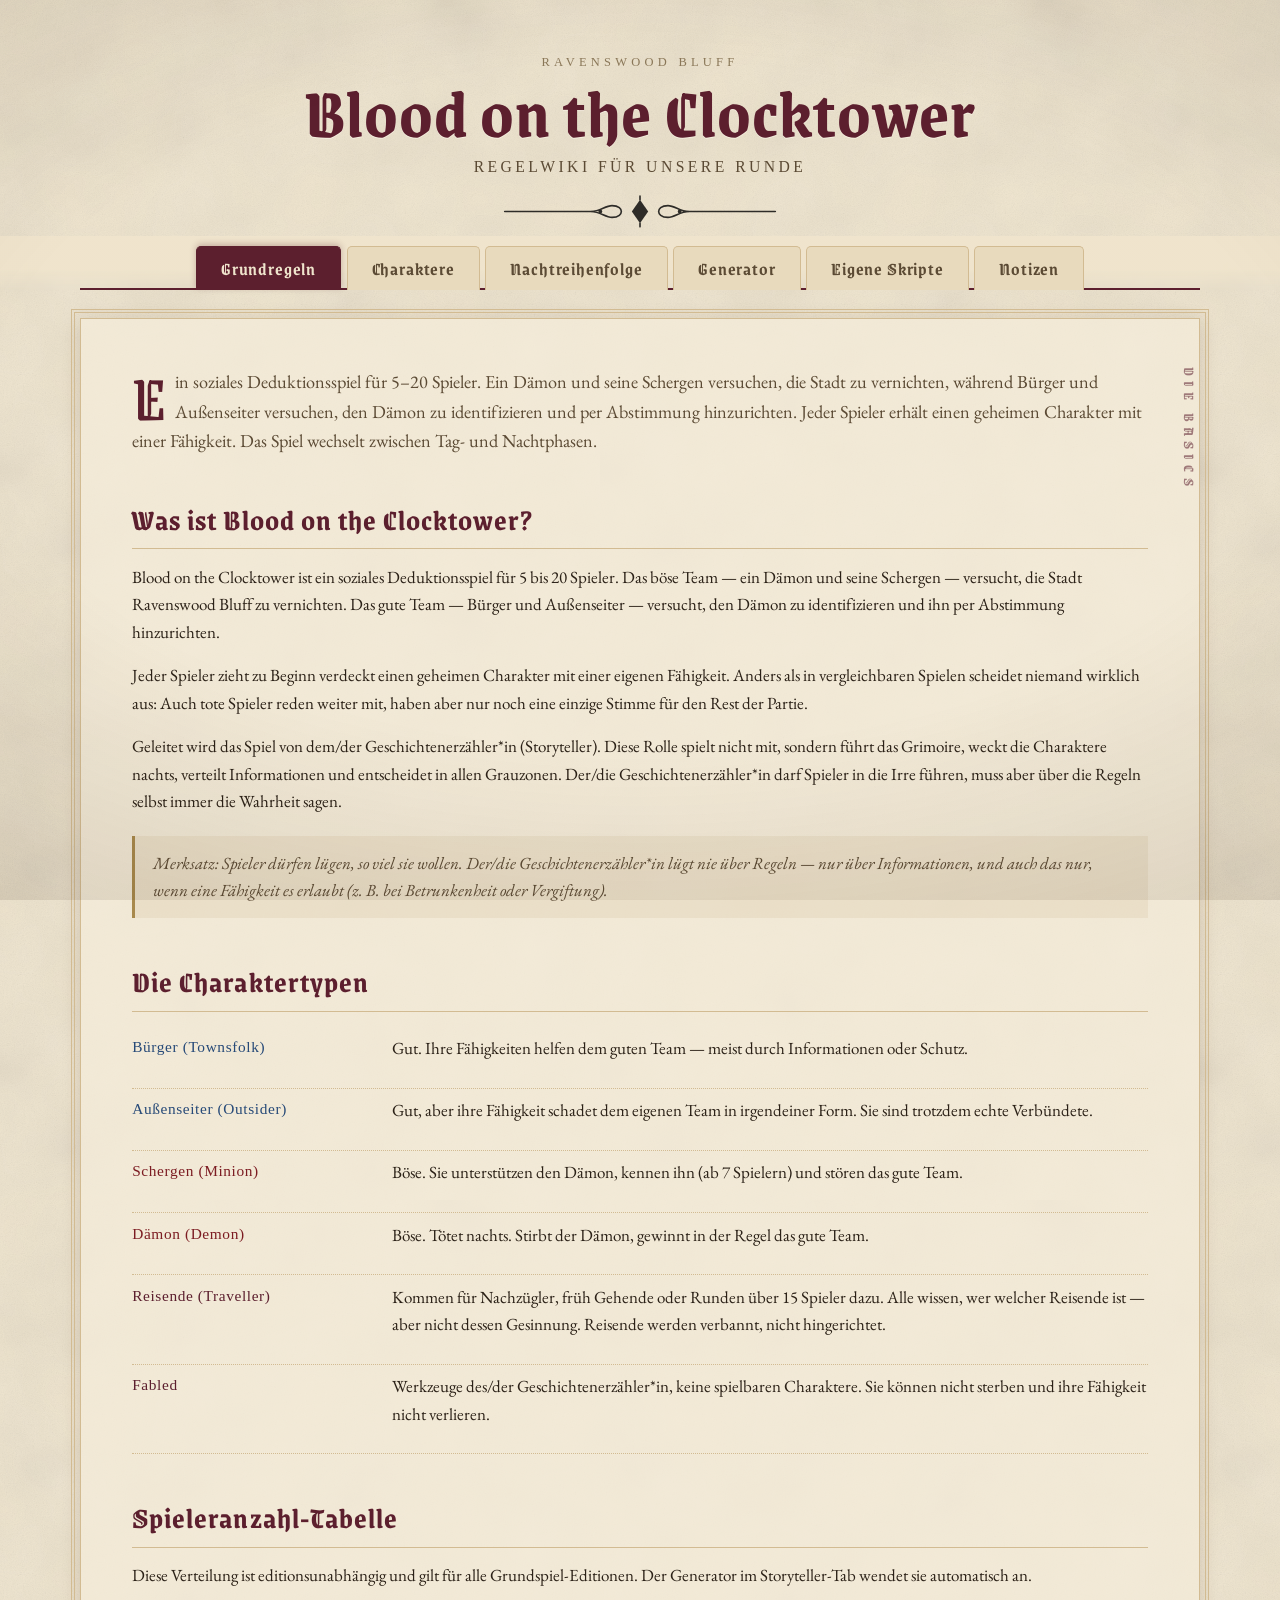
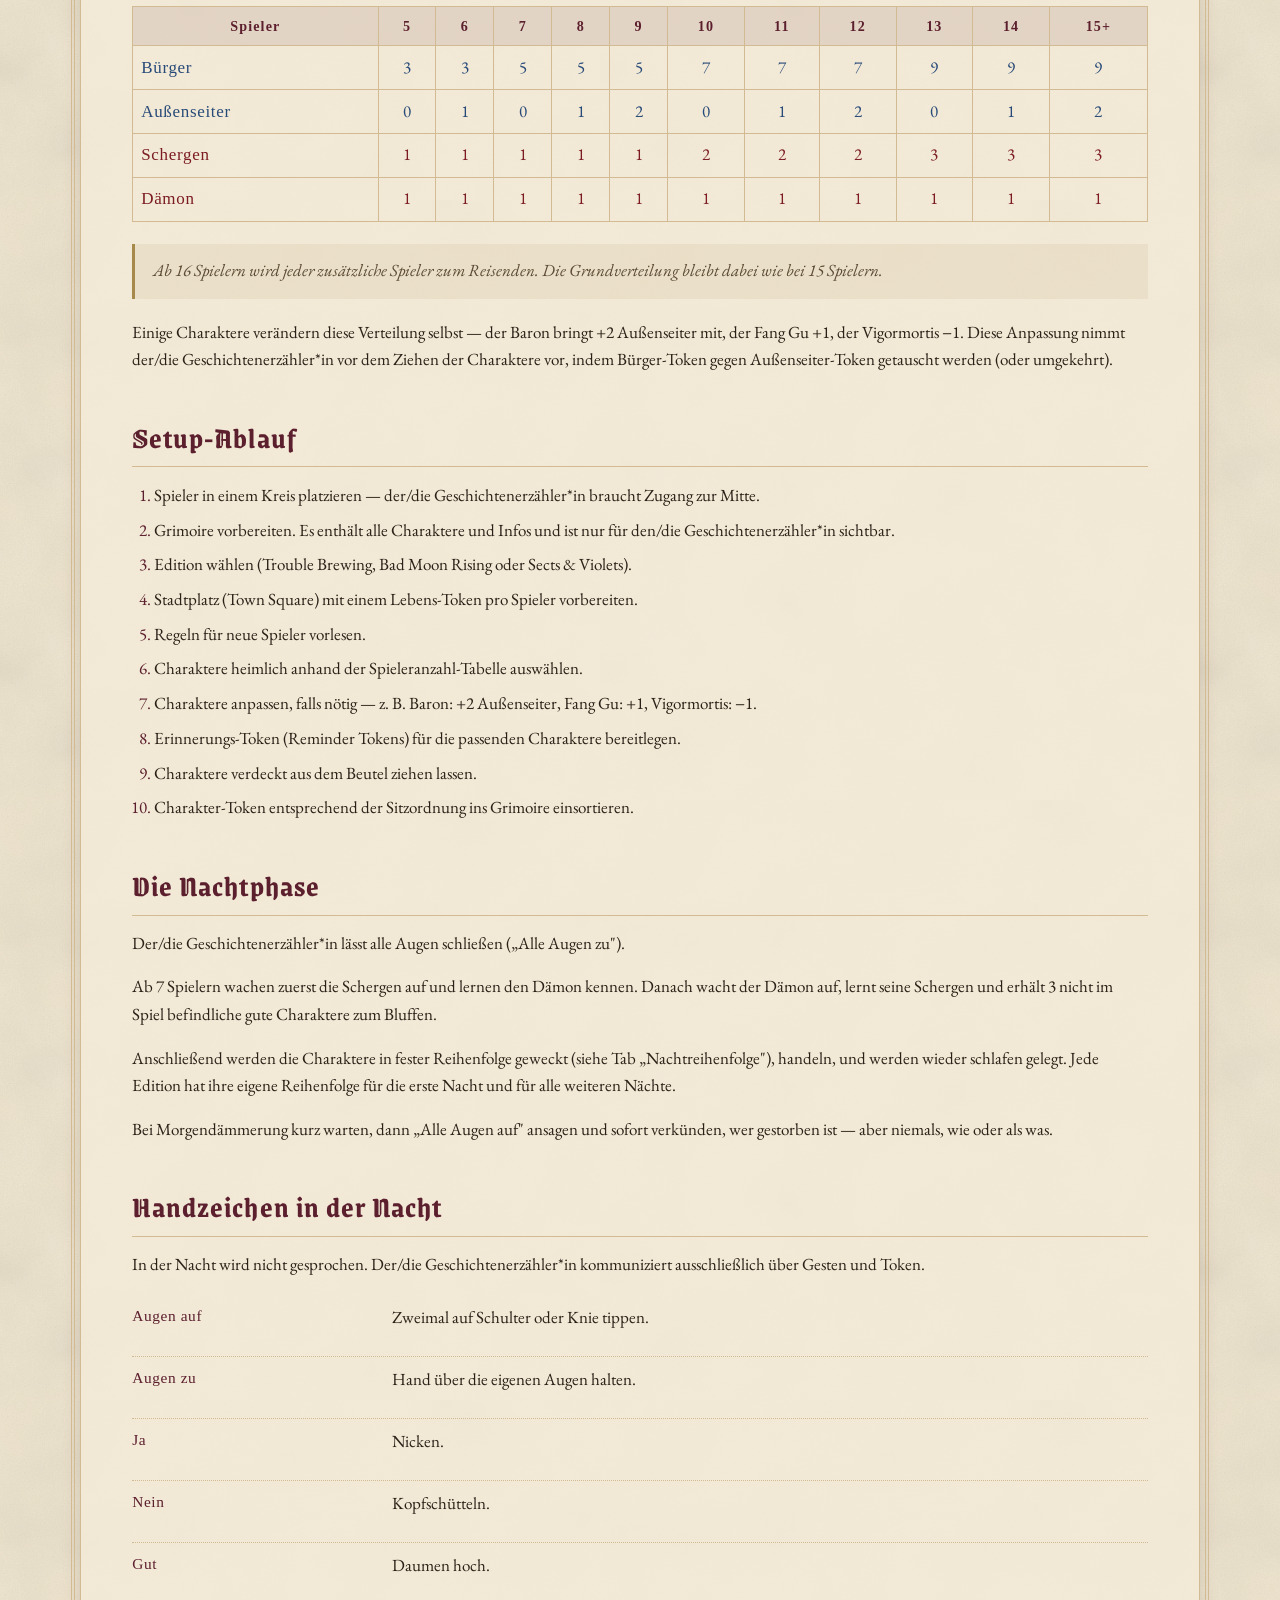
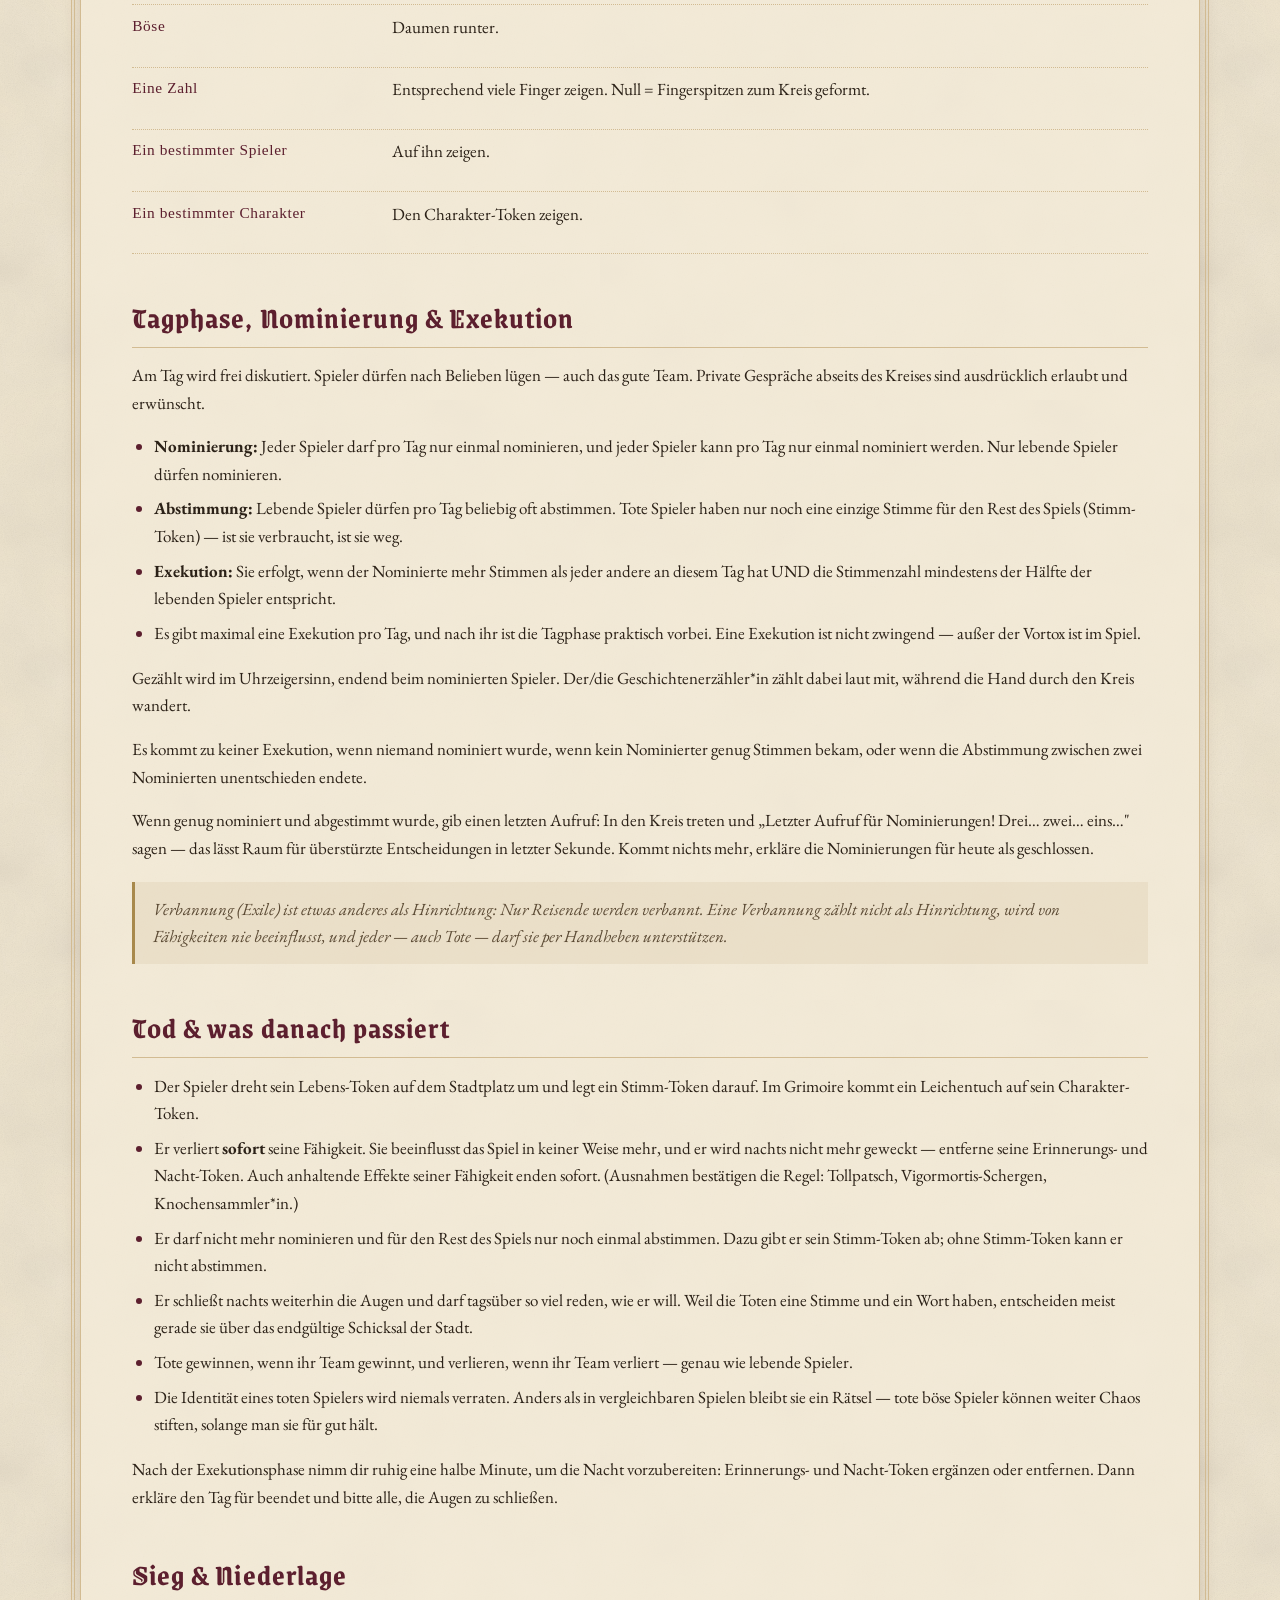
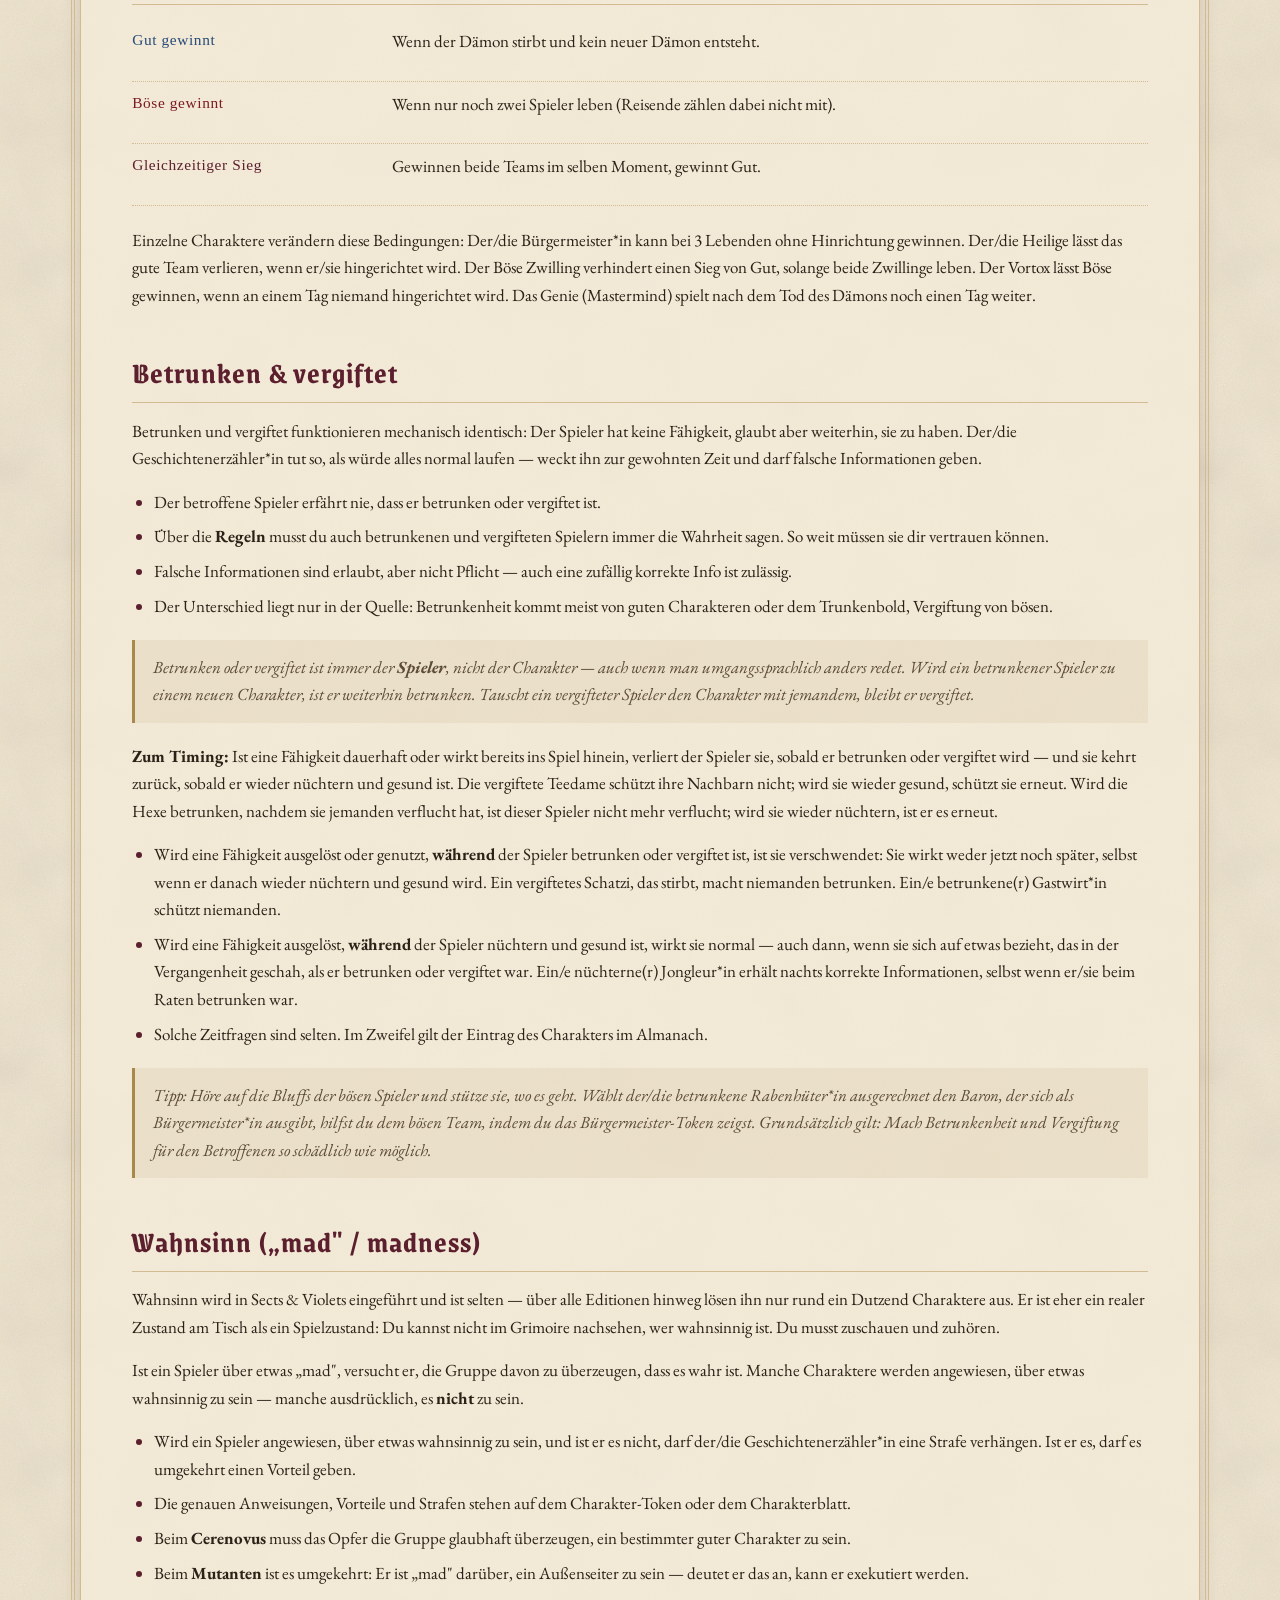
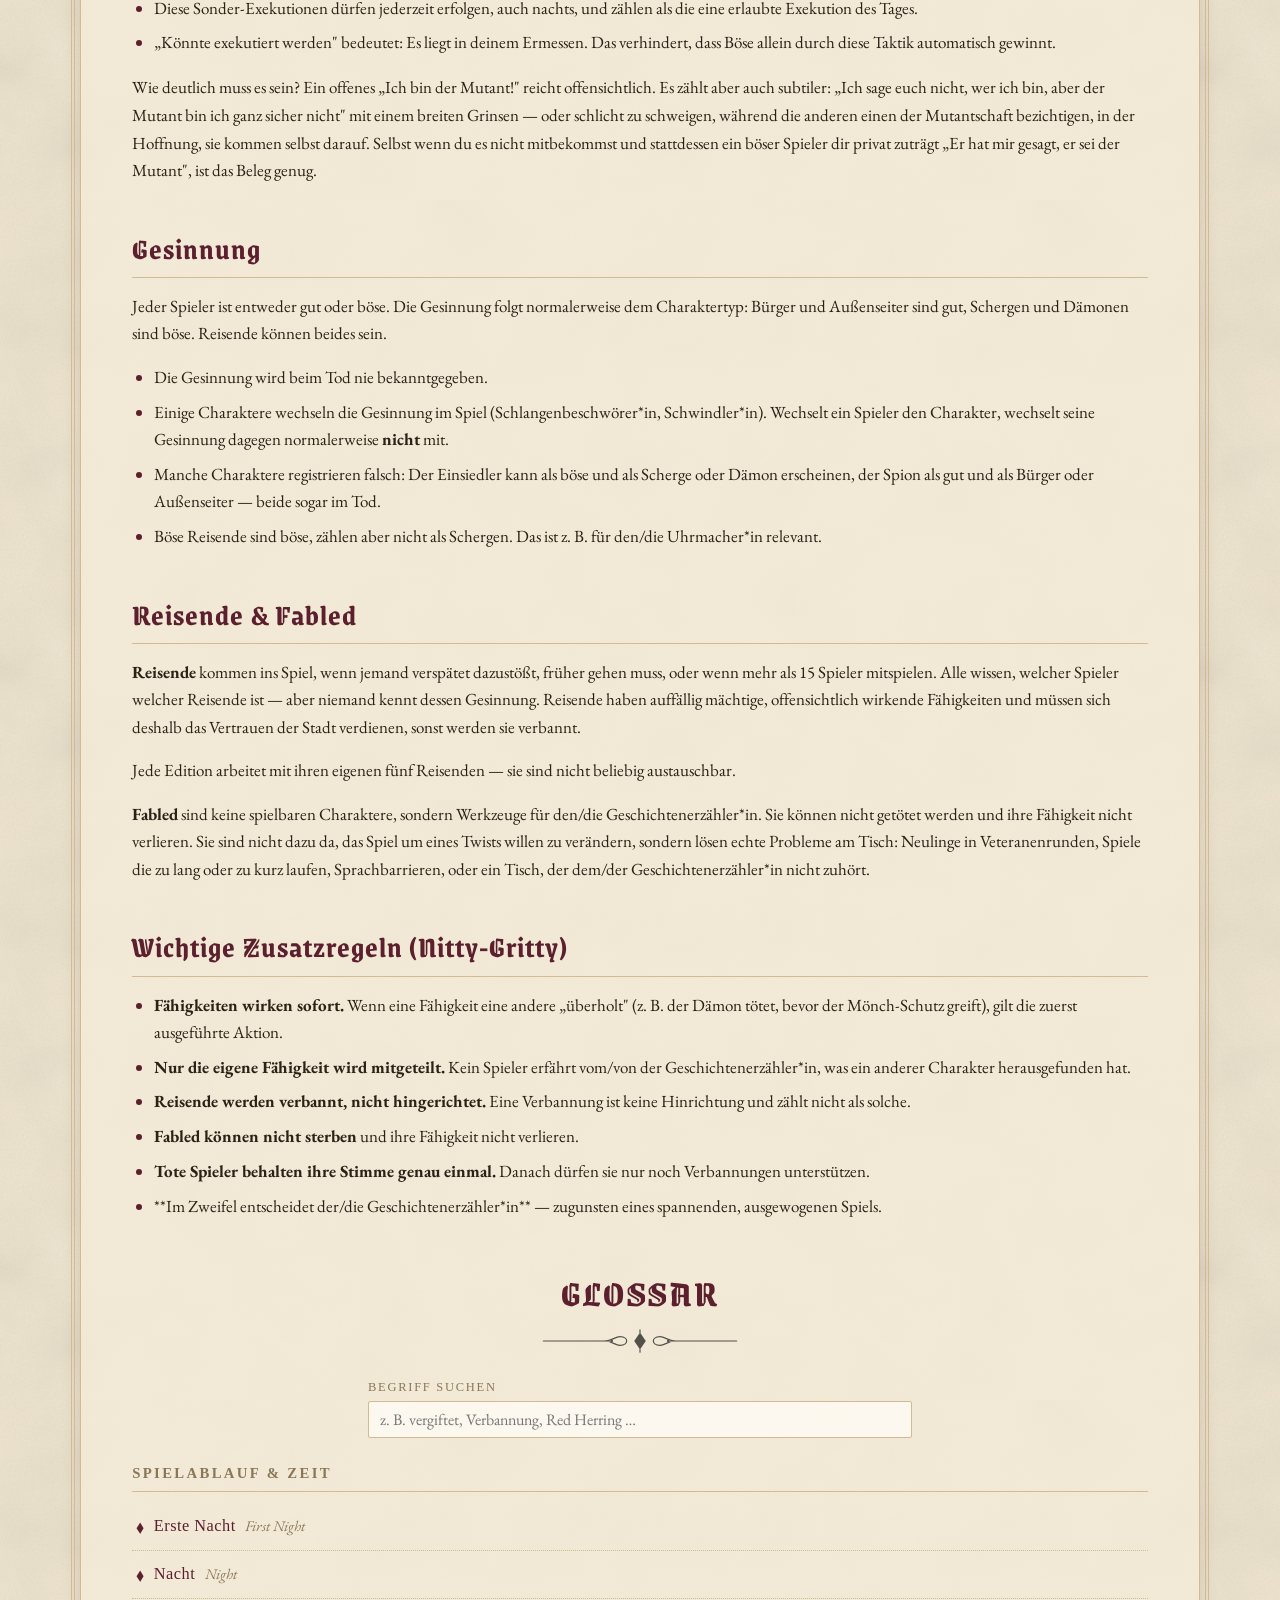
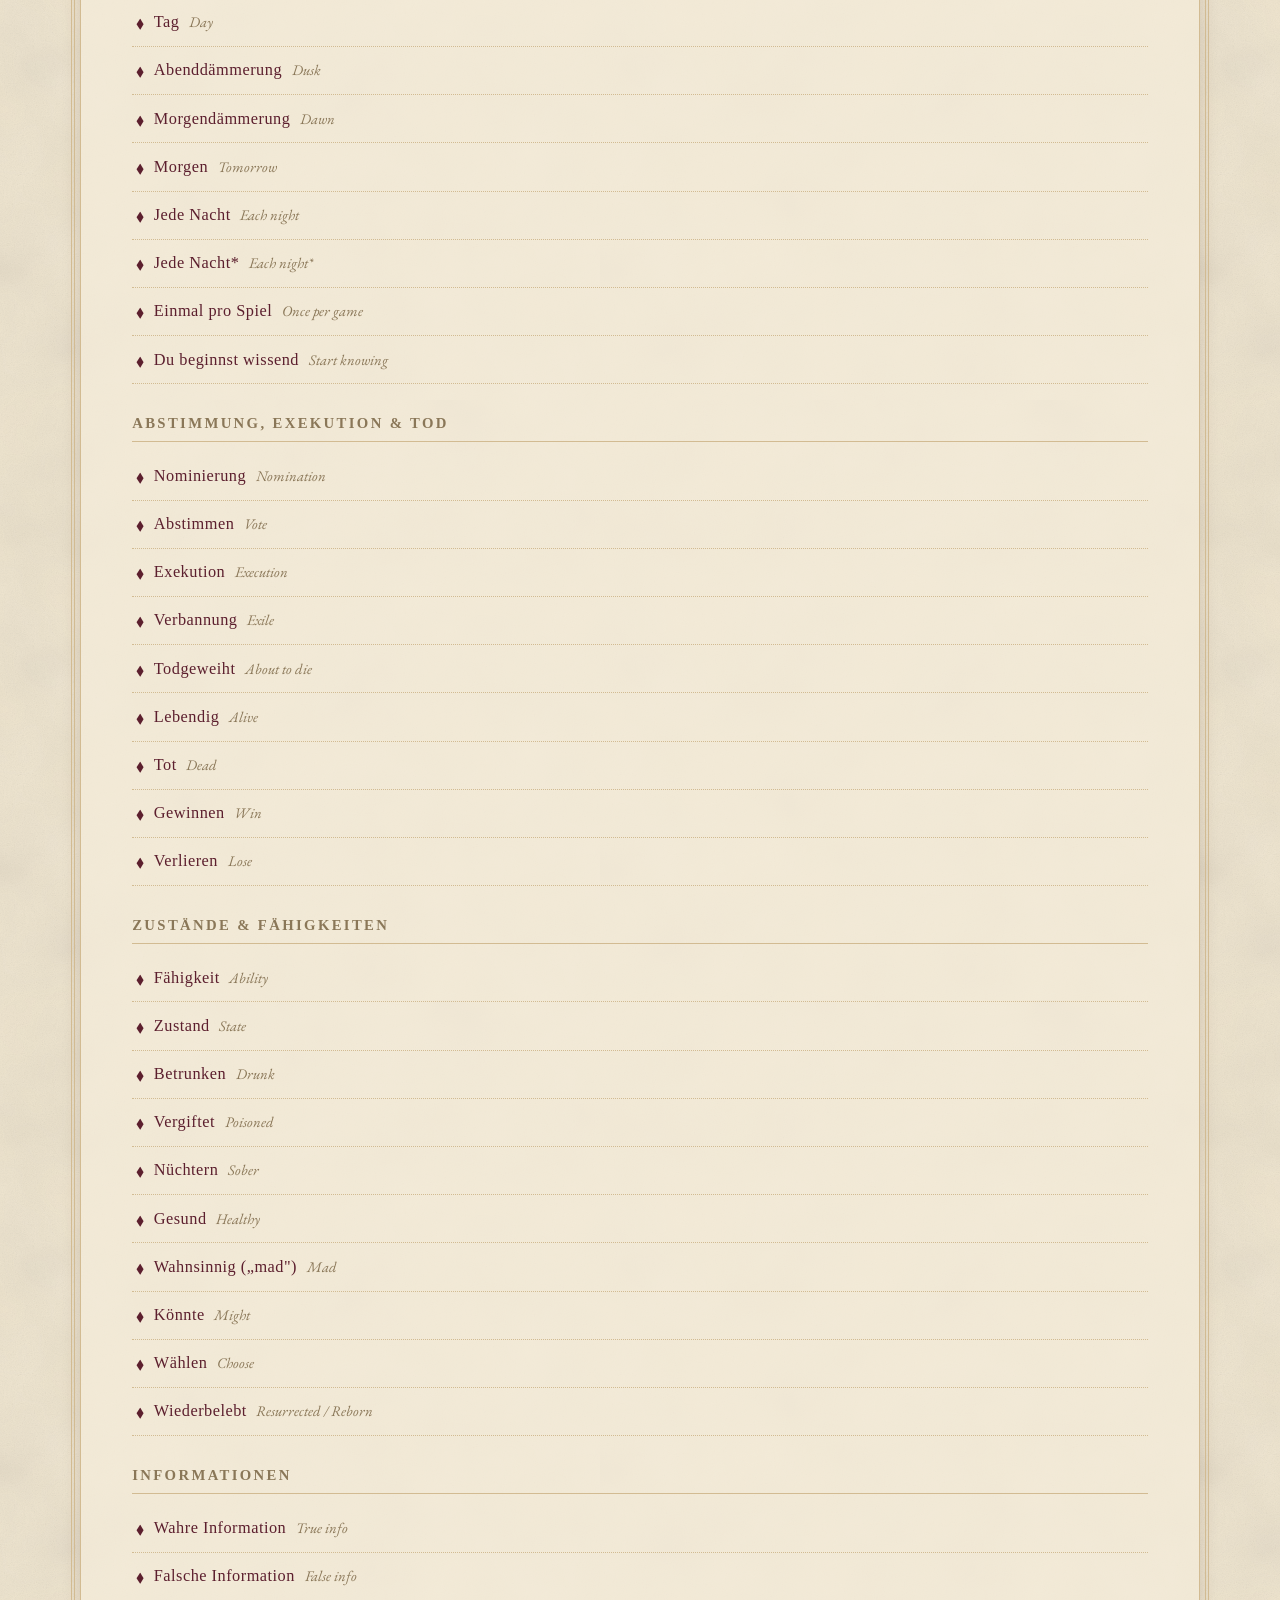
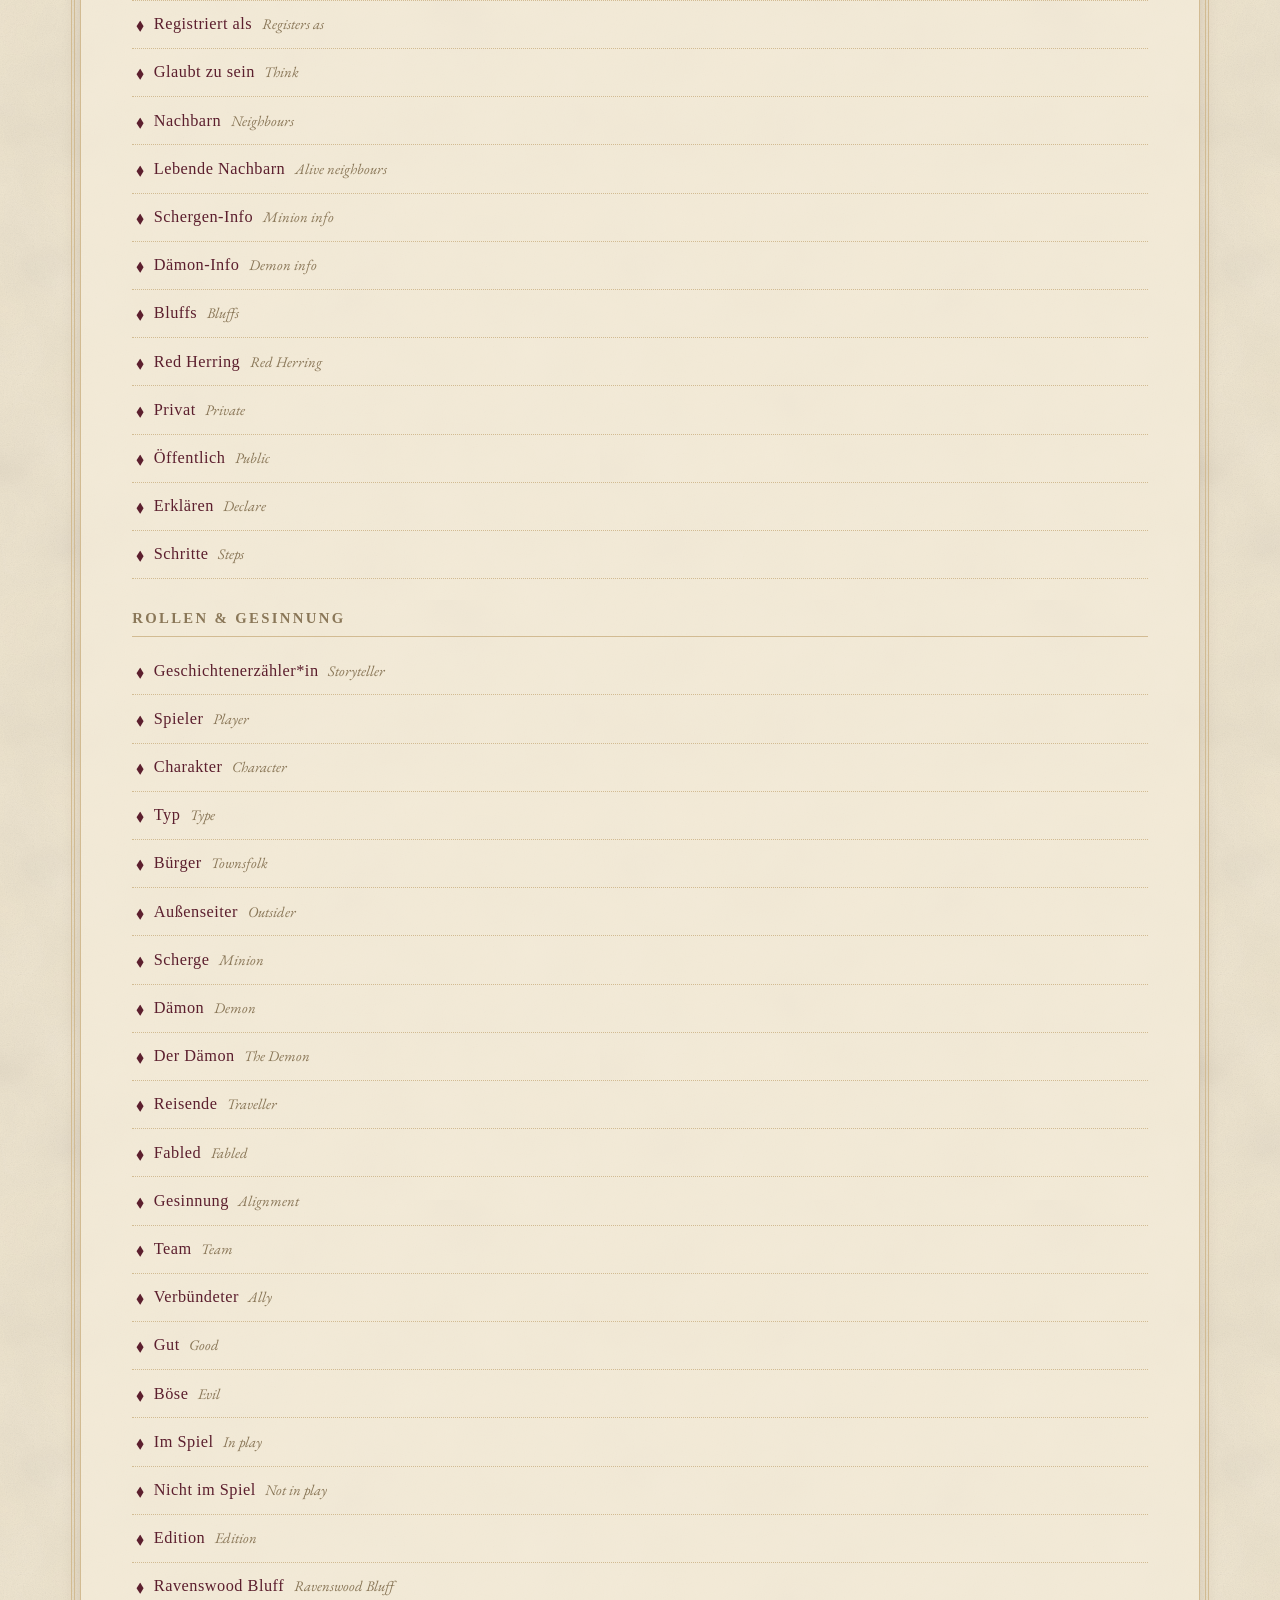
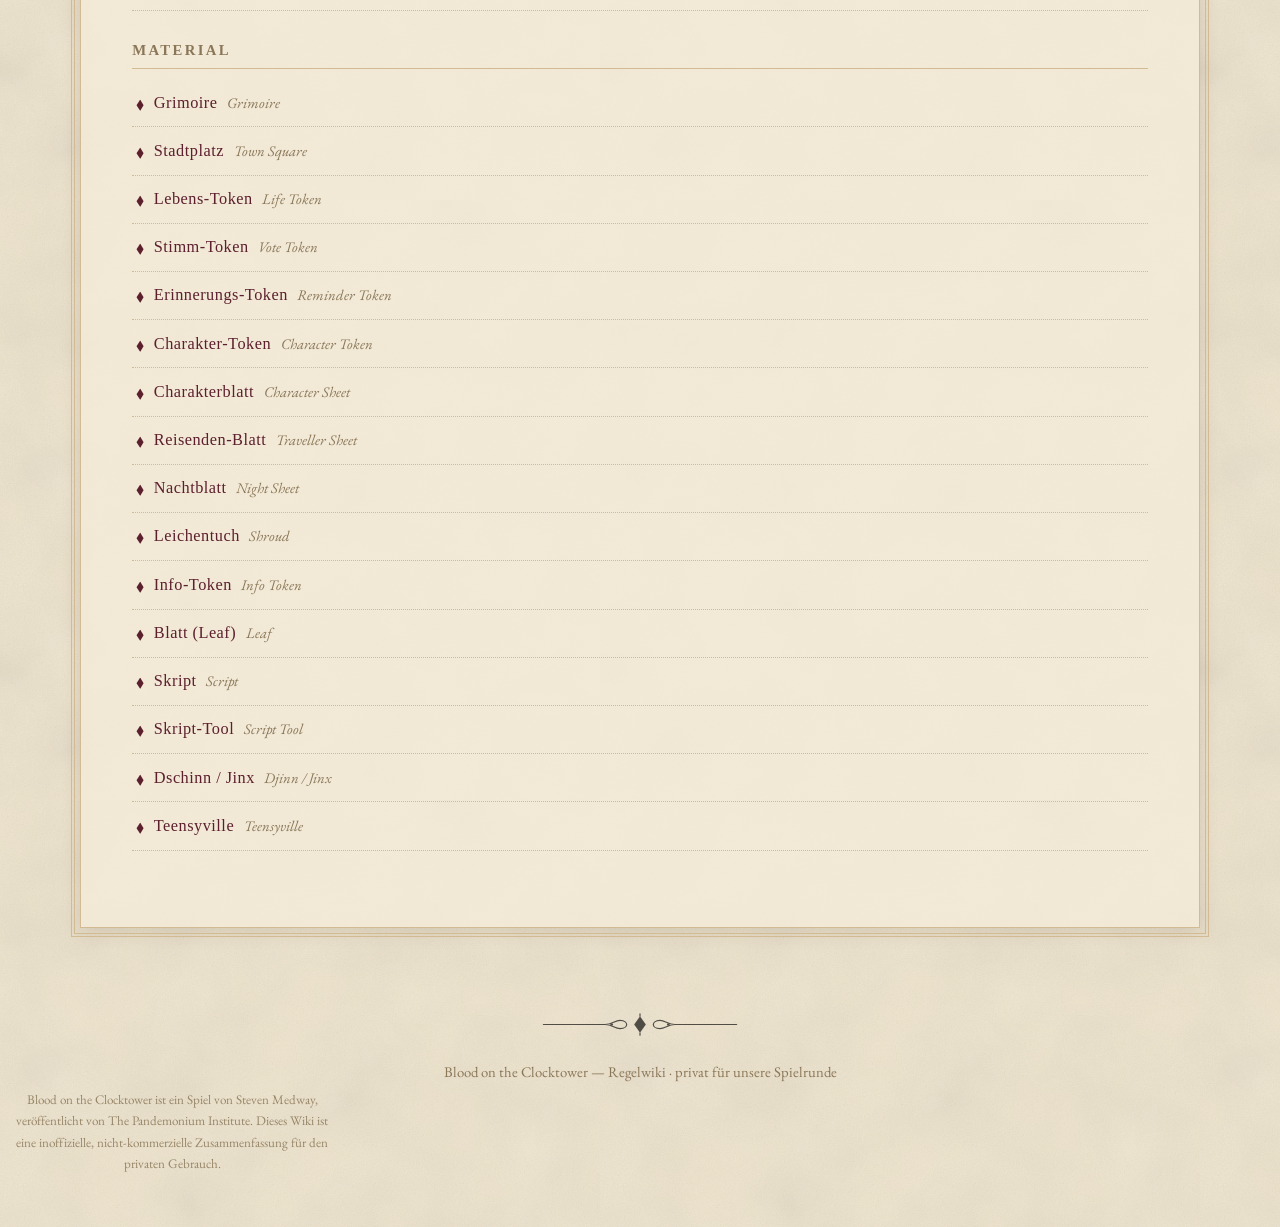
==== commit 02137b52: "Notizen-Tab und Installierbarkeit als App" ====
--- a/index.html
+++ b/index.html
@@ -6,6 +6,14 @@
 <title>Blood on the Clocktower — Regelwiki</title>
 <meta name="description" content="Deutschsprachiges Regelwiki für Blood on the Clocktower: Grundregeln, Charaktere, Nachtreihenfolge und Setup-Generator.">
 <meta name="color-scheme" content="light">
+
+<!-- Als App auf dem Homescreen: Manifest für Android/Chrome, die apple-Angaben für iOS -->
+<link rel="manifest" href="manifest.webmanifest">
+<meta name="theme-color" content="#5c1f2e">
+<meta name="apple-mobile-web-app-capable" content="yes">
+<meta name="apple-mobile-web-app-status-bar-style" content="black-translucent">
+<meta name="apple-mobile-web-app-title" content="BotC Wiki">
+<link rel="apple-touch-icon" href="assets/icons/app/icon-180.png">
 <link rel="icon" href="data:image/svg+xml,%3Csvg xmlns='http://www.w3.org/2000/svg' viewBox='0 0 64 64'%3E%3Ccircle cx='32' cy='32' r='28' fill='%235c1f2e'/%3E%3Cg fill='none' stroke='%23efe4cc' stroke-width='3' stroke-linecap='round'%3E%3Ccircle cx='32' cy='32' r='17'/%3E%3Cpath d='M32 21v11l8 5'/%3E%3C/g%3E%3C/svg%3E">
 <link rel="preconnect" href="https://fonts.googleapis.com">
 <link rel="preconnect" href="https://fonts.gstatic.com" crossorigin>
@@ -32,6 +40,7 @@
     <button class="tab"           role="tab" id="tab-nacht"       aria-selected="false" aria-controls="panel-nacht"       data-tab="nacht">Nachtreihenfolge</button>
     <button class="tab"           role="tab" id="tab-generator"   aria-selected="false" aria-controls="panel-generator"   data-tab="generator">Generator</button>
     <button class="tab"           role="tab" id="tab-skripte"     aria-selected="false" aria-controls="panel-skripte"     data-tab="skripte">Eigene Skripte</button>
+    <button class="tab"           role="tab" id="tab-notizen"     aria-selected="false" aria-controls="panel-notizen"     data-tab="notizen">Notizen</button>
   </div>
 </nav>
 
@@ -196,6 +205,18 @@
     </div>
   </section>
 
+  <!-- ============================================ NOTIZEN -->
+  <section class="panel" id="panel-notizen" role="tabpanel" aria-labelledby="tab-notizen" data-panel="notizen" hidden>
+    <div class="sheet sheet--notes">
+      <span class="sheet__tab">Notizen</span>
+      <h2 class="section-heading">Spielnotizen</h2>
+      <img class="fleuron fleuron--sm" src="assets/textures/fleuron.svg" alt="" aria-hidden="true">
+      <p class="lede">Für während der Partie. Alles bleibt auf diesem Gerät gespeichert und wird beim Tippen automatisch gesichert.</p>
+
+      <div id="notes-root"></div>
+    </div>
+  </section>
+
 </main>
 
 <footer class="site-footer">
@@ -209,6 +230,7 @@
 <script src="js/search.js"></script>
 <script src="js/generator.js"></script>
 <script src="js/scripts.js"></script>
+<script src="js/notes.js"></script>
 <script src="js/pdf-export.js"></script>
 <script src="js/app.js"></script>
 </body>
--- a/css/style.css
+++ b/css/style.css
@@ -437,7 +437,8 @@
 }
 input[type="search"], input[type="number"], select {
   font-family: var(--font-body);
-  font-size: 1rem;
+  /* 16px Mindestgröße: kleiner zoomt iOS beim Antippen automatisch hinein */
+  font-size: max(1rem, 16px);
   color: var(--ink);
   background: rgba(255,253,246,.8);
   border: 1.5px solid var(--parchment-shade);
@@ -893,7 +894,7 @@
 .script-bar .field { flex: 1 1 12rem; }
 .script-bar__actions { display: flex; gap: .5rem; flex-wrap: wrap; }
 input[type="text"] {
-  font-family: var(--font-body); font-size: 1rem; color: var(--ink);
+  font-family: var(--font-body); font-size: max(1rem, 16px); color: var(--ink);
   background: rgba(255,253,246,.8);
   border: 1.5px solid var(--parchment-shade);
   border-radius: var(--radius);
@@ -965,6 +966,201 @@
   text-transform: uppercase; color: var(--ink-faint);
 }
 
+/* ============================================================ Notizen */
+
+.sheet--notes { padding-left: clamp(.7rem, 3vw, 3rem); padding-right: clamp(.7rem, 3vw, 3rem); }
+
+.notes-setup {
+  display: flex; flex-wrap: wrap; align-items: flex-end; gap: 1rem;
+  padding: 1rem;
+  background: rgba(255,252,244,.55);
+  border: 1.5px solid var(--parchment-shade);
+  border-radius: var(--radius);
+  margin-bottom: 1rem;
+}
+.notes-count { text-align: center; min-width: 5rem; }
+.notes-count__value {
+  display: block; font-family: var(--font-display);
+  font-size: 2rem; line-height: 1; color: var(--bordeaux);
+}
+.notes-dist { margin-bottom: 1.2rem; }
+.notes-hint { font-style: italic; color: var(--ink-faint); margin: 0 0 1.2rem; }
+
+/* --- Von niemandem behauptet --- */
+.open-roles {
+  margin-bottom: 1.2rem;
+  border: 1px dashed var(--parchment-shade);
+  border-radius: var(--radius);
+  background: rgba(255,252,244,.4);
+}
+.open-roles > summary {
+  cursor: pointer; padding: .7rem .9rem;
+  font-family: var(--font-caps); font-size: .84rem;
+  letter-spacing: .12em; text-transform: uppercase; color: var(--bordeaux);
+}
+.open-roles__grid {
+  display: grid; grid-template-columns: repeat(auto-fit, minmax(180px, 1fr));
+  gap: .9rem; padding: 0 .9rem .9rem;
+}
+.open-roles__title {
+  margin: 0 0 .2rem; font-family: var(--font-caps);
+  font-size: .78rem; letter-spacing: .1em; text-transform: uppercase;
+}
+.open-roles__group[data-tone="good"] .open-roles__title { color: var(--good); }
+.open-roles__group[data-tone="evil"] .open-roles__title { color: var(--evil); }
+.open-roles__count { color: var(--ink-faint); letter-spacing: .04em; }
+.open-roles__list { margin: 0; font-size: .92rem; color: var(--ink-soft); }
+.open-roles__list--empty { font-style: italic; color: var(--ink-faint); }
+
+/* --- Spielerkarten --- */
+.pcards { display: grid; gap: .8rem; margin-bottom: 1.2rem; }
+
+.pcard {
+  --tone: var(--ink-faint);
+  padding: .7rem .8rem .8rem;
+  background: linear-gradient(180deg, rgba(255,252,244,.8), rgba(246,236,214,.62));
+  border: 1.5px solid var(--parchment-shade);
+  border-left: 5px solid var(--tone);
+  border-radius: var(--radius);
+  box-shadow: var(--shadow-emboss);
+}
+.pcard[data-align="good"] { --tone: var(--good); }
+.pcard[data-align="evil"] { --tone: var(--evil); }
+.pcard.is-dead { opacity: .62; }
+.pcard.is-dead .pcard__name { text-decoration: line-through; }
+
+.pcard__head { display: flex; align-items: center; gap: .5rem; }
+.pcard__seat {
+  flex: 0 0 auto; width: 1.9rem; height: 1.9rem;
+  display: grid; place-items: center; border-radius: 50%;
+  background: var(--tone); color: var(--parchment);
+  font-family: var(--font-display); font-size: .95rem;
+}
+.pcard__name {
+  flex: 1 1 auto; min-width: 0;
+  font-family: var(--font-display); font-weight: 600;
+  font-size: max(1.15rem, 16px); color: var(--tone);
+  background: transparent; border: none;
+  border-bottom: 1px dotted var(--parchment-shade);
+  border-radius: 0; padding: .2rem .1rem;
+}
+.pcard__name:focus { outline: none; border-bottom-color: var(--bordeaux); }
+.pcard__move { display: flex; gap: .2rem; }
+
+.iconbtn {
+  appearance: none; cursor: pointer;
+  min-width: 2.2rem; min-height: 2.2rem;
+  border: 1.5px solid var(--parchment-shade);
+  background: rgba(255,252,244,.7);
+  color: var(--ink-soft); border-radius: var(--radius);
+  font-size: .8rem; line-height: 1;
+}
+.iconbtn:hover { background: var(--parchment-warm); }
+.iconbtn--del { color: var(--evil); }
+
+.pcard__neighbours {
+  margin: .45rem 0 .1rem; font-size: .86rem; color: var(--ink-faint);
+}
+.pcard__neighbours strong { color: var(--ink-soft); font-weight: 600; }
+
+.pcard__row { display: flex; flex-wrap: wrap; gap: .5rem; margin: .6rem 0 .5rem; }
+
+.seg { display: flex; border: 1.5px solid var(--parchment-shade); border-radius: 999px; overflow: hidden; }
+.seg__btn {
+  appearance: none; cursor: pointer; border: none; background: transparent;
+  font-family: var(--font-body); font-size: .92rem;
+  padding: .35rem .8rem; min-height: 2.2rem; color: var(--ink-soft);
+  border-right: 1px solid var(--parchment-shade);
+}
+.seg__btn:last-child { border-right: none; }
+.seg__btn.is-on { background: var(--tone); color: var(--parchment); }
+.seg--state .seg__btn.is-on { background: var(--bordeaux); color: var(--parchment); }
+
+.pcard__roles { display: grid; gap: .4rem; margin-bottom: .5rem; }
+.rolerow { display: flex; align-items: flex-start; gap: .5rem; flex-wrap: wrap; }
+.rolerow__label {
+  appearance: none; cursor: pointer; flex: 0 0 auto;
+  border: 1.5px solid var(--bordeaux); background: rgba(255,252,244,.6);
+  color: var(--bordeaux); border-radius: 999px;
+  font-family: var(--font-caps); font-size: .74rem; letter-spacing: .1em;
+  padding: .3rem .7rem; min-height: 2.1rem;
+}
+.rolerow__label:hover { background: var(--parchment-deep); }
+.rolerow__chips { display: flex; flex-wrap: wrap; gap: .3rem; flex: 1 1 12rem; }
+.rolerow__empty { font-size: .86rem; color: var(--ink-faint); font-style: italic; align-self: center; }
+
+.rolechip {
+  display: inline-flex; align-items: center; gap: .3rem;
+  padding: .15rem .55rem .15rem .2rem;
+  border: 1.5px solid var(--good); border-radius: 999px;
+  background: rgba(255,252,244,.75);
+  font-size: .86rem; color: var(--good);
+}
+.rolechip__icon { width: 22px; height: 22px; object-fit: contain; }
+.rolechip[data-state="ruled"] {
+  border-color: var(--ink-faint); color: var(--ink-faint);
+  text-decoration: line-through;
+}
+.rolechip[data-state="ruled"] .rolechip__icon { filter: grayscale(1); opacity: .55; }
+.rolechip[data-mode="guess"][data-state="suspect"] { border-color: var(--evil); color: var(--evil); }
+
+.pcard__note {
+  width: 100%; font-family: var(--font-body); font-size: max(1rem, 16px);
+  color: var(--ink); background: rgba(255,253,246,.75);
+  border: 1.5px solid var(--parchment-shade); border-radius: var(--radius);
+  padding: .45rem .6rem; resize: vertical;
+}
+.pcard__note:focus { outline: none; border-color: var(--bordeaux); }
+
+.notes-add { display: flex; gap: .5rem; margin-bottom: 1rem; }
+.notes-add input { flex: 1 1 auto; }
+.notes-actions { display: flex; gap: .6rem; flex-wrap: wrap; }
+
+/* --- Rollenwähler (Overlay) --- */
+body.is-locked { overflow: hidden; }
+
+.sheetover {
+  position: fixed; inset: 0; z-index: 200;
+  background: rgba(40,25,12,.55);
+  display: flex; align-items: flex-end; justify-content: center;
+}
+.sheetover__panel {
+  width: min(720px, 100%);
+  max-height: 88vh;
+  display: flex; flex-direction: column;
+  background: var(--parchment);
+  background-image: url("../assets/textures/parchment.svg");
+  background-size: 600px 600px;
+  border-top: 4px solid var(--bordeaux);
+  border-radius: 10px 10px 0 0;
+  padding-bottom: env(safe-area-inset-bottom);
+  box-shadow: 0 -6px 26px rgba(30,18,8,.35);
+}
+.sheetover__head {
+  display: flex; align-items: center; justify-content: space-between; gap: 1rem;
+  padding: .8rem 1rem .4rem;
+  border-bottom: 1px solid var(--parchment-shade);
+}
+.sheetover__head h3 {
+  margin: 0; font-family: var(--font-display); font-size: 1.15rem;
+  color: var(--bordeaux); font-weight: 700;
+}
+.sheetover__hint { margin: .5rem 1rem; font-size: .88rem; color: var(--ink-soft); font-style: italic; }
+.sheetover__body { overflow-y: auto; padding: 0 1rem 1rem; -webkit-overflow-scrolling: touch; }
+
+.pick--role[data-state="on"],
+.pick--role[data-state="suspect"] {
+  background: var(--evil); border-color: var(--evil);
+}
+.pick--role[data-state="on"] { background: var(--good); border-color: var(--good); }
+.pick--role[data-state="on"] .pick__name,
+.pick--role[data-state="suspect"] .pick__name { color: var(--parchment); }
+.pick--role[data-state="on"] .pick__icon,
+.pick--role[data-state="suspect"] .pick__icon { filter: brightness(0) invert(1); }
+.pick--role[data-state="ruled"] { opacity: .45; }
+.pick--role[data-state="ruled"] .pick__name { text-decoration: line-through; }
+.pick--role[data-state="ruled"] .pick__icon { filter: grayscale(1); }
+
 /* ============================================================ Fußbereich */
 
 .site-footer {
@@ -990,3 +1186,36 @@
 @media (prefers-reduced-motion: reduce) {
   *, *::before, *::after { animation-duration: .001ms !important; transition-duration: .001ms !important; }
 }
+
+/* ============================================================ Als App auf dem Homescreen
+
+   Im Vollbildmodus („display: standalone") gibt es keine Safari-Leisten mehr.
+   Dann müssen Notch und Home-Indikator selbst freigehalten werden, sonst liegt
+   der Titel unter der Uhr und die letzte Schaltfläche unter dem Balken. */
+
+@media (display-mode: standalone) {
+  .site-header { padding-top: calc(1.25rem + env(safe-area-inset-top)); }
+  .tabs { padding-left: calc(1rem + env(safe-area-inset-left));
+          padding-right: calc(1rem + env(safe-area-inset-right)); }
+  main { padding-left: calc(1rem + env(safe-area-inset-left));
+         padding-right: calc(1rem + env(safe-area-inset-right)); }
+  .site-footer { padding-bottom: calc(3rem + env(safe-area-inset-bottom)); }
+}
+
+/* Touch-Bedienung: größere Ziele, kein Hover-Klebenbleiben */
+@media (pointer: coarse) {
+  .btn, .chip, .tab, .seg__btn, .iconbtn, .rolerow__label { min-height: 44px; }
+  .pick { min-height: 84px; }
+  .card, .pick, .chip, .btn { -webkit-tap-highlight-color: rgba(92,31,46,.15); }
+}
+
+/* Auf schmalen Geräten bekommen die Spielerkarten mehr Luft */
+@media (max-width: 560px) {
+  .notes-setup { gap: .7rem; padding: .8rem; }
+  .notes-count { min-width: 4rem; }
+  .pcard__row { gap: .4rem; }
+  .seg__btn { padding: .35rem .6rem; font-size: .88rem; }
+  .picker__grid { grid-template-columns: repeat(auto-fill, minmax(104px, 1fr)); gap: .4rem; }
+  .pick__name { font-size: .82rem; }
+  .sheetover__panel { max-height: 92vh; }
+}
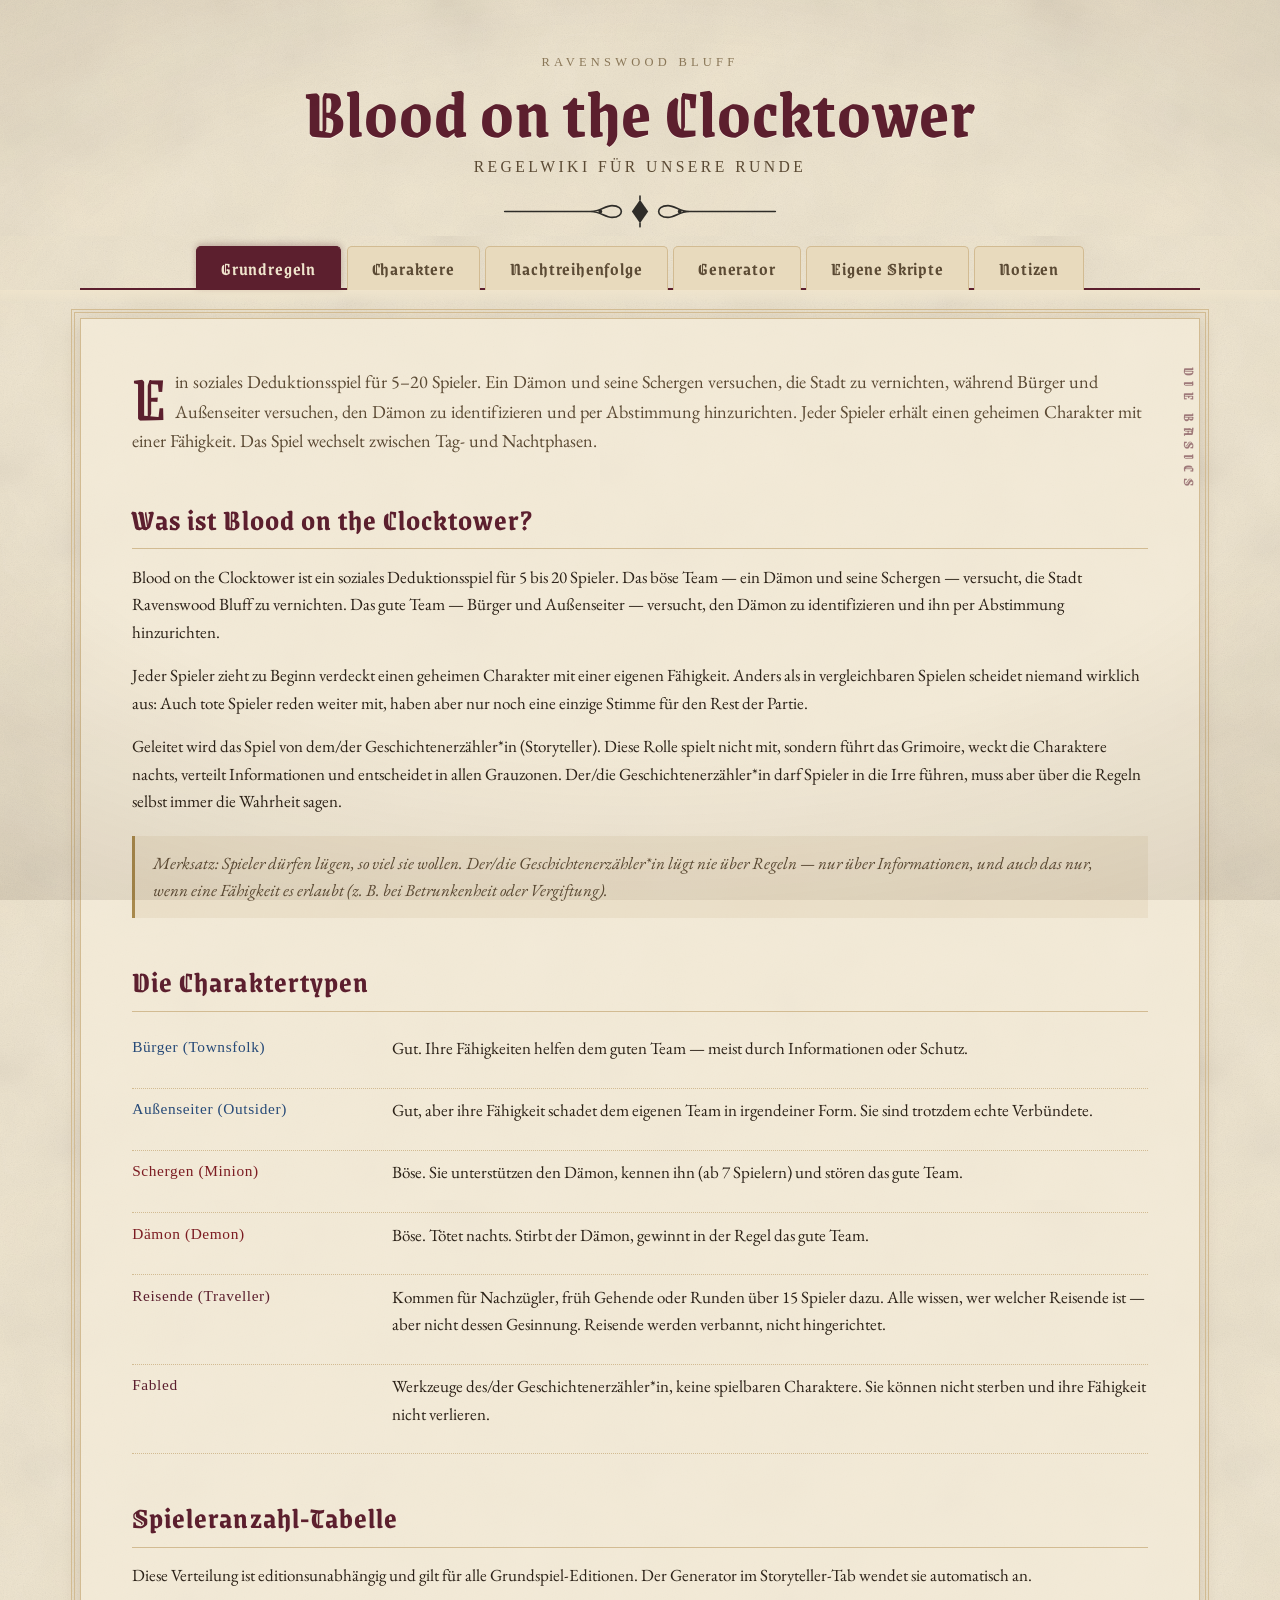
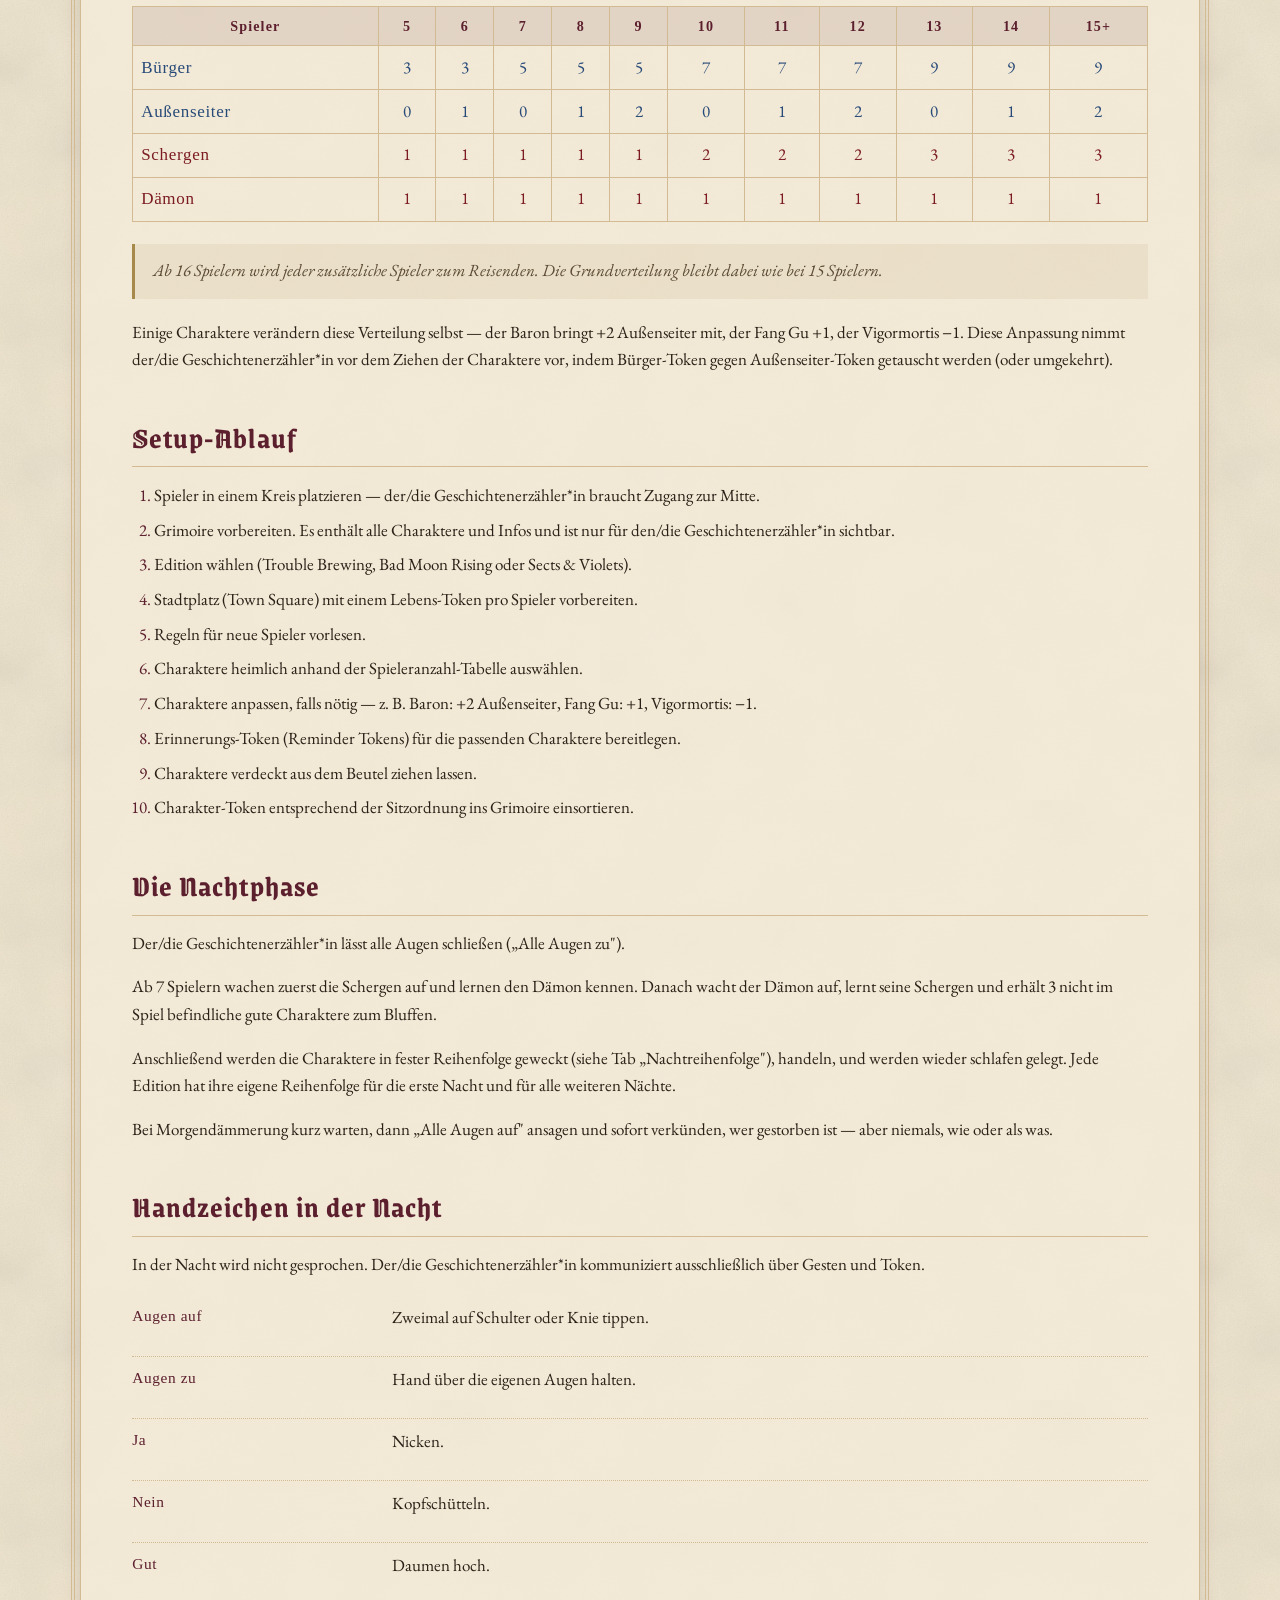
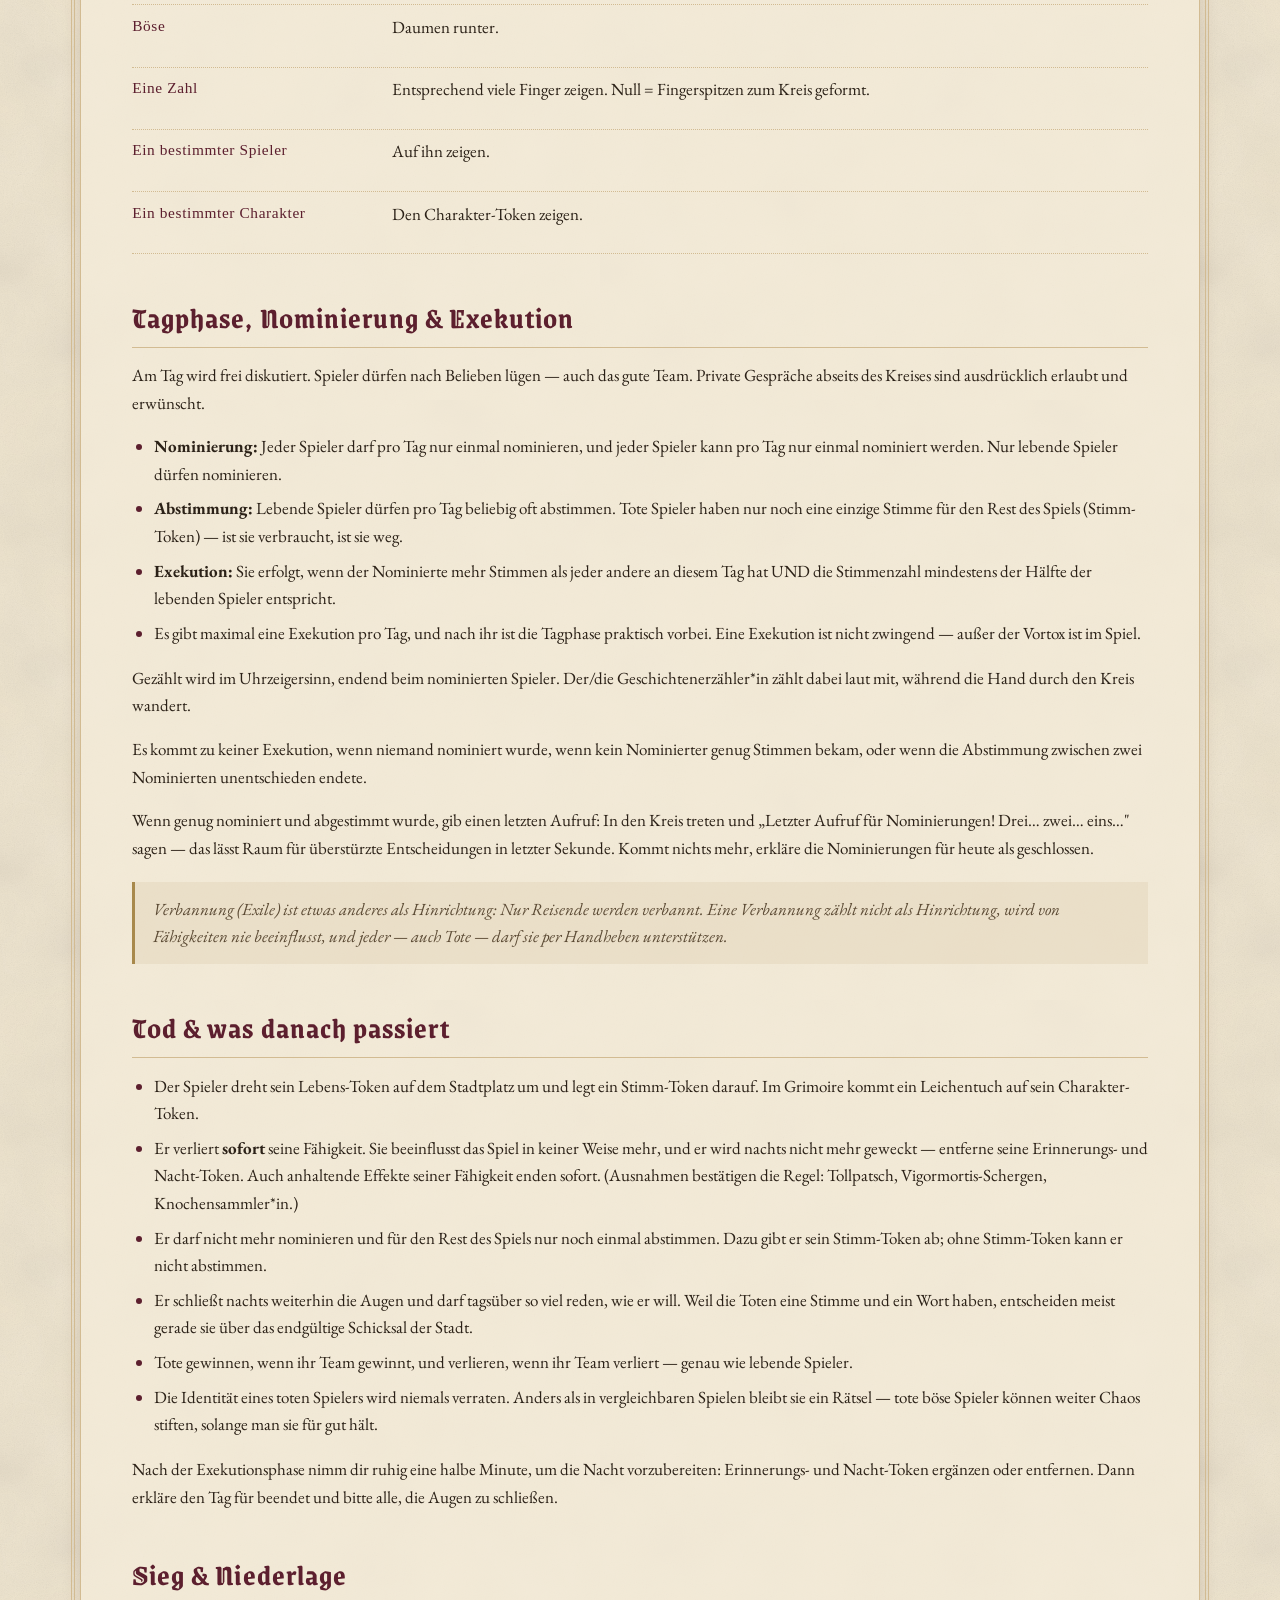
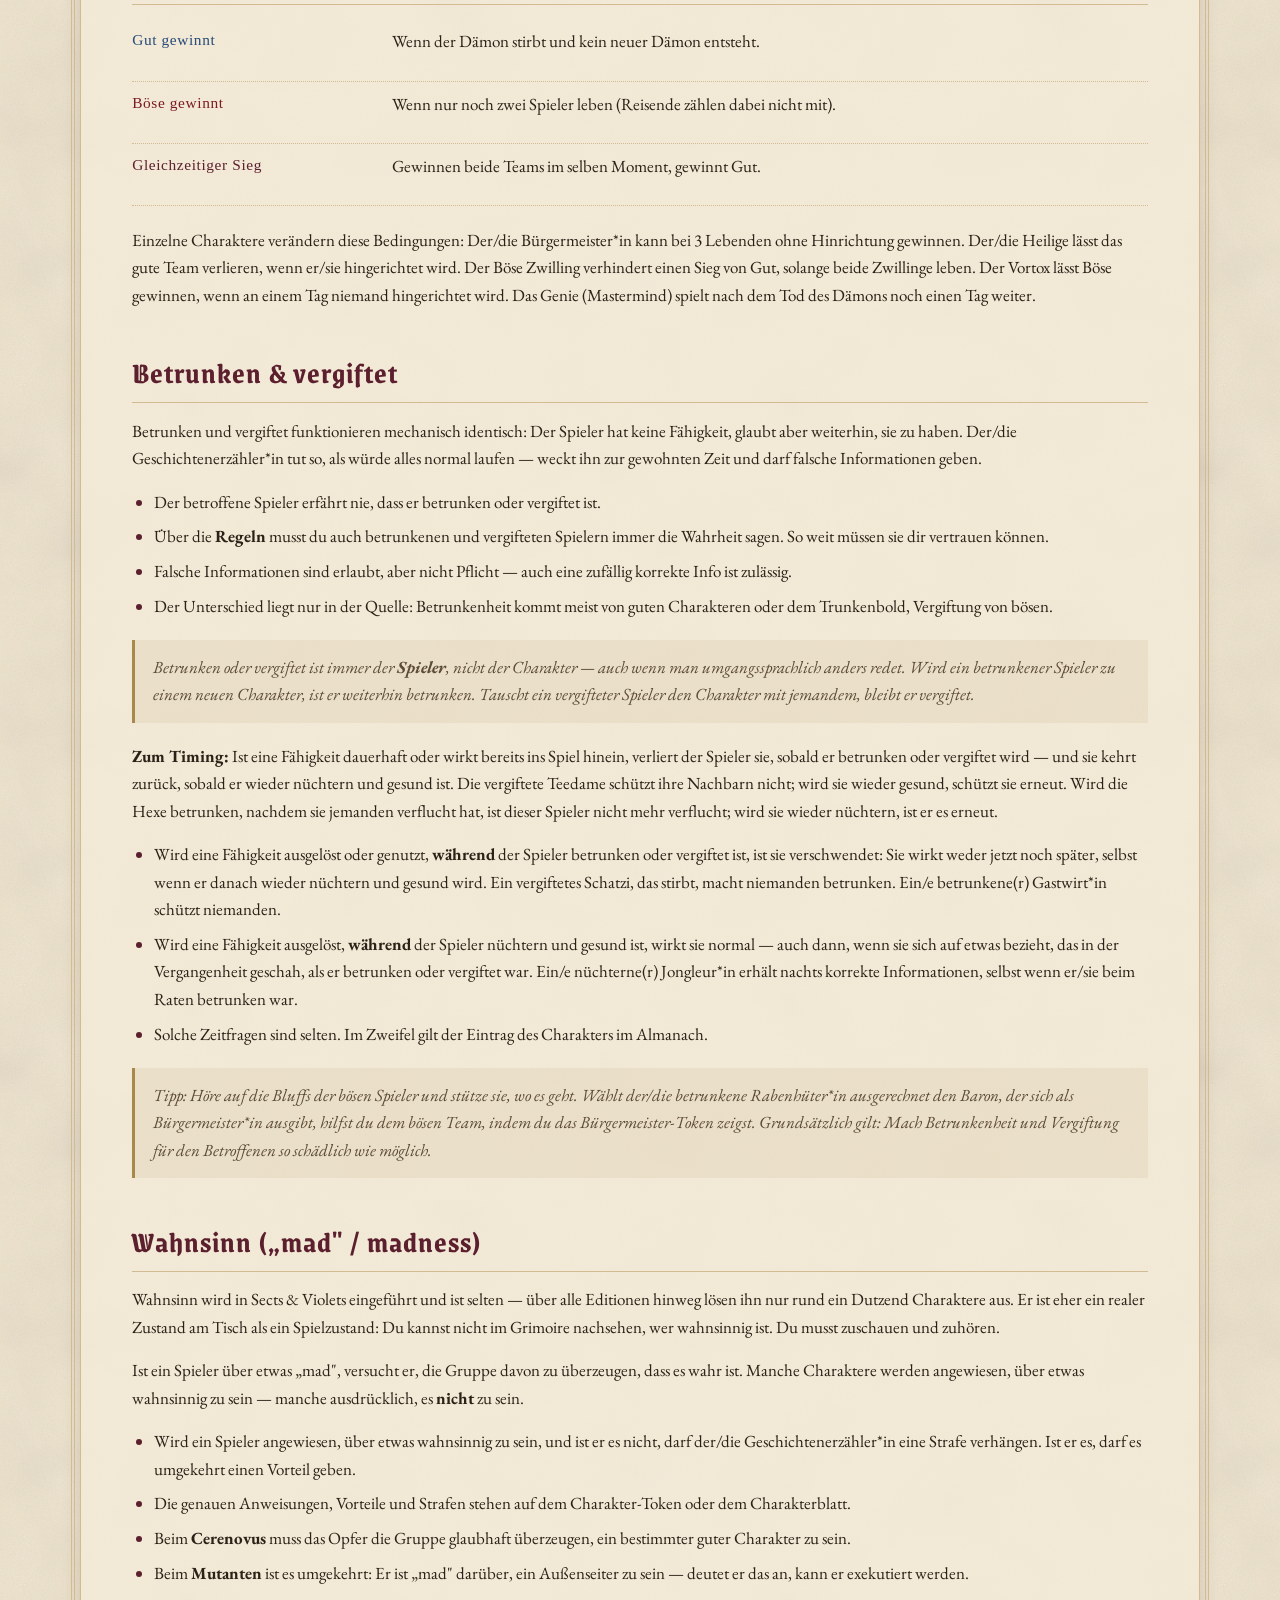
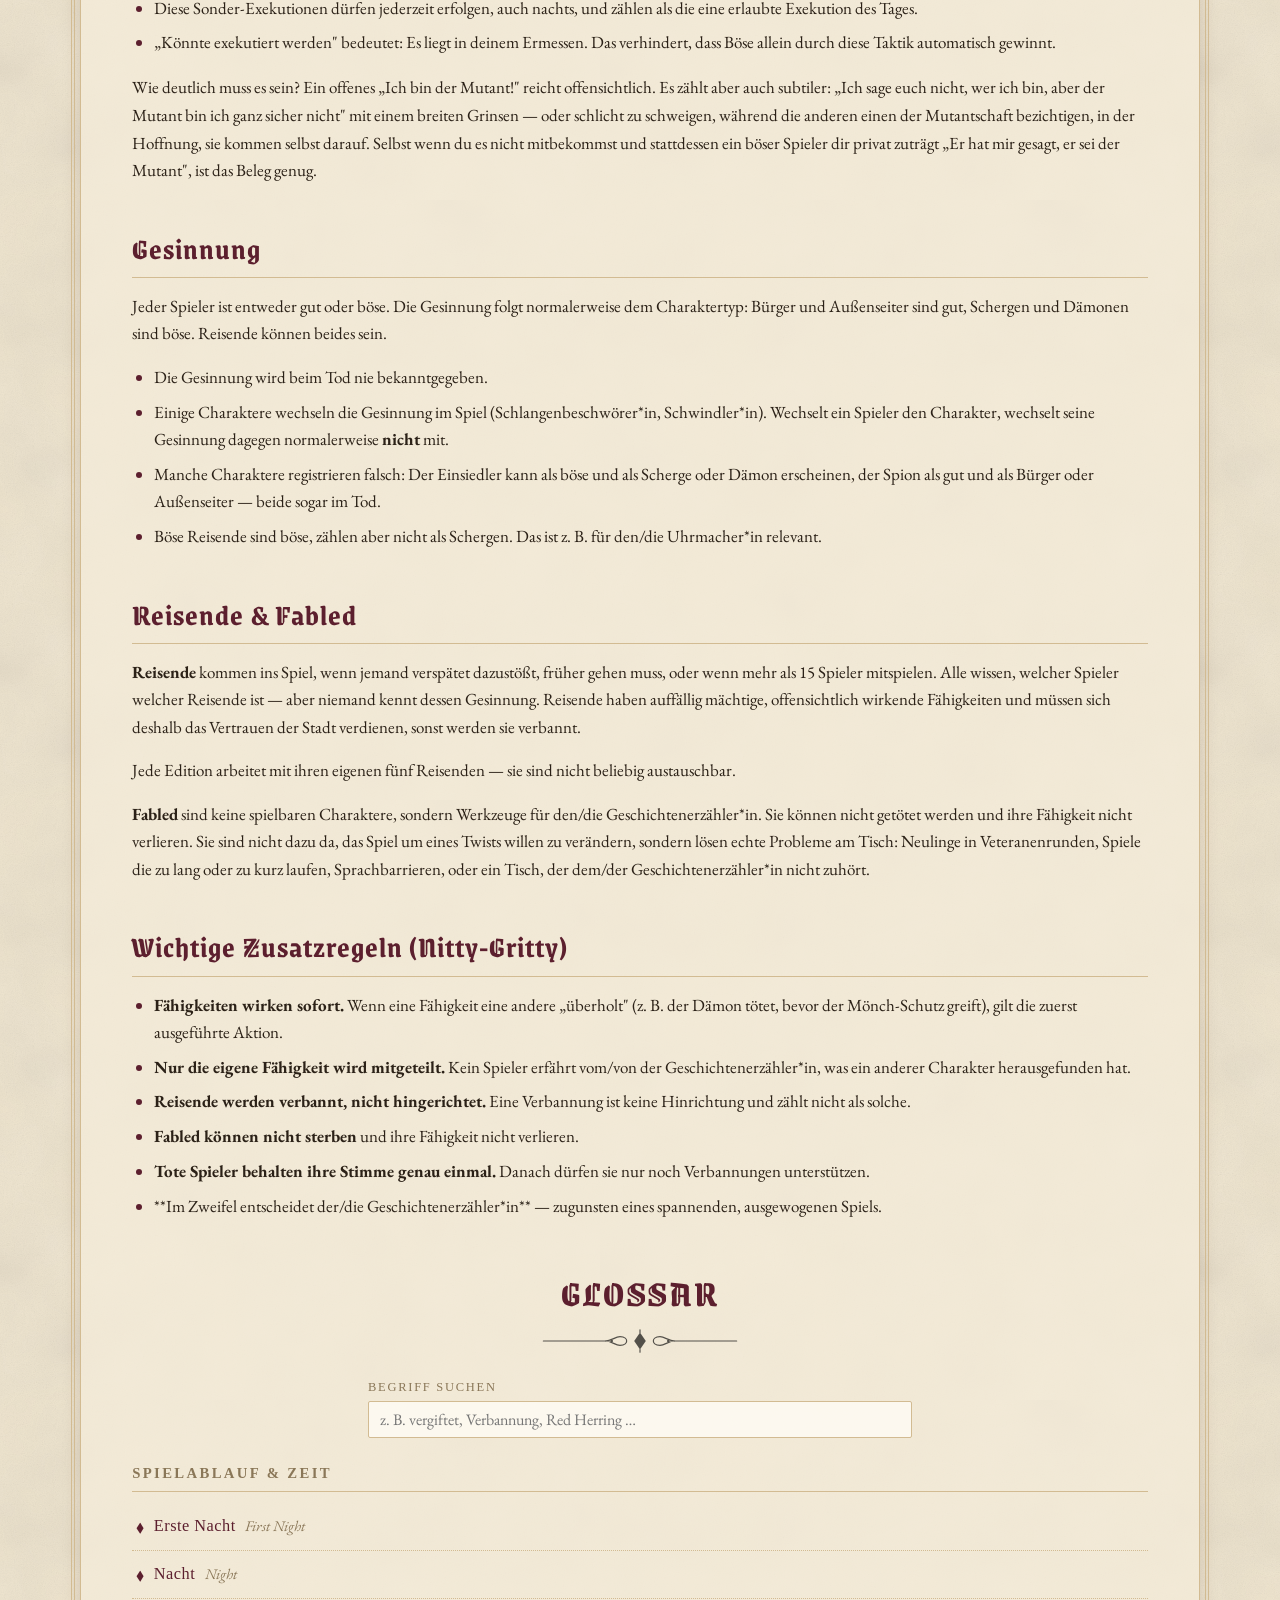
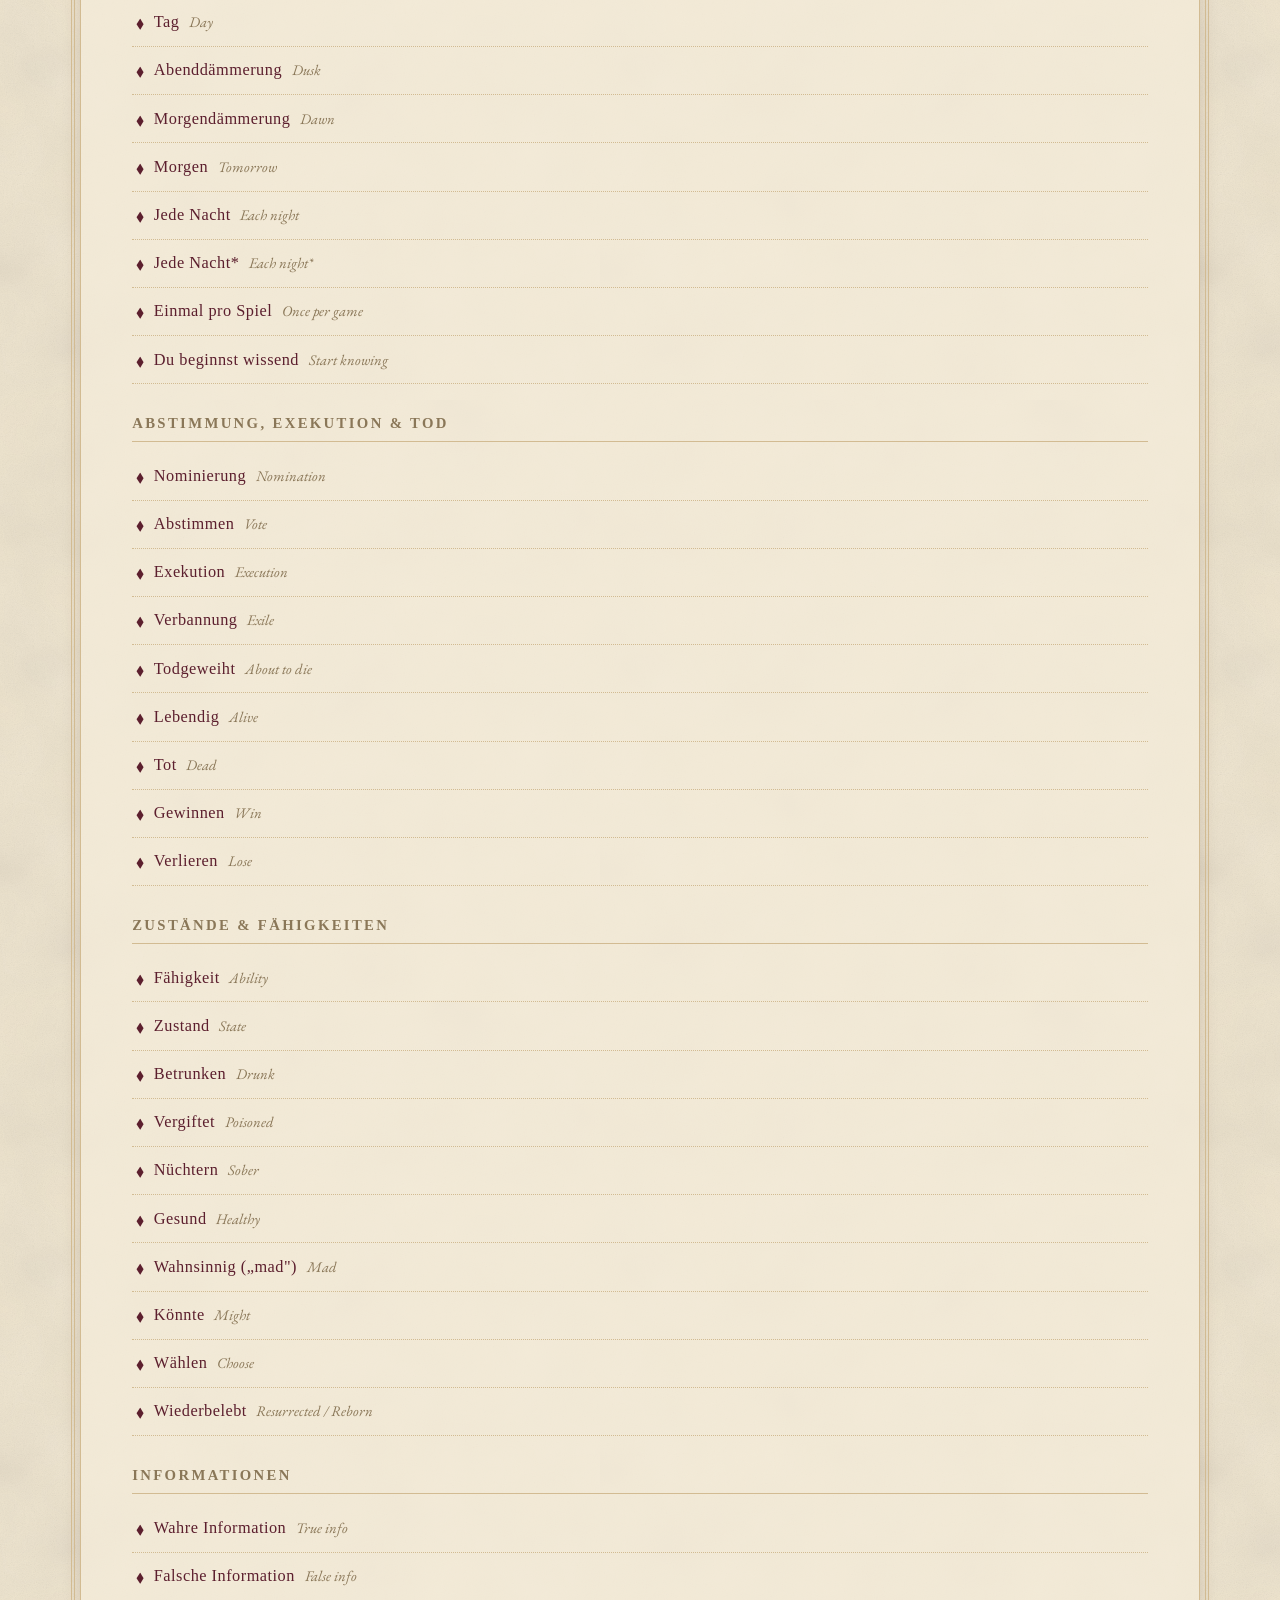
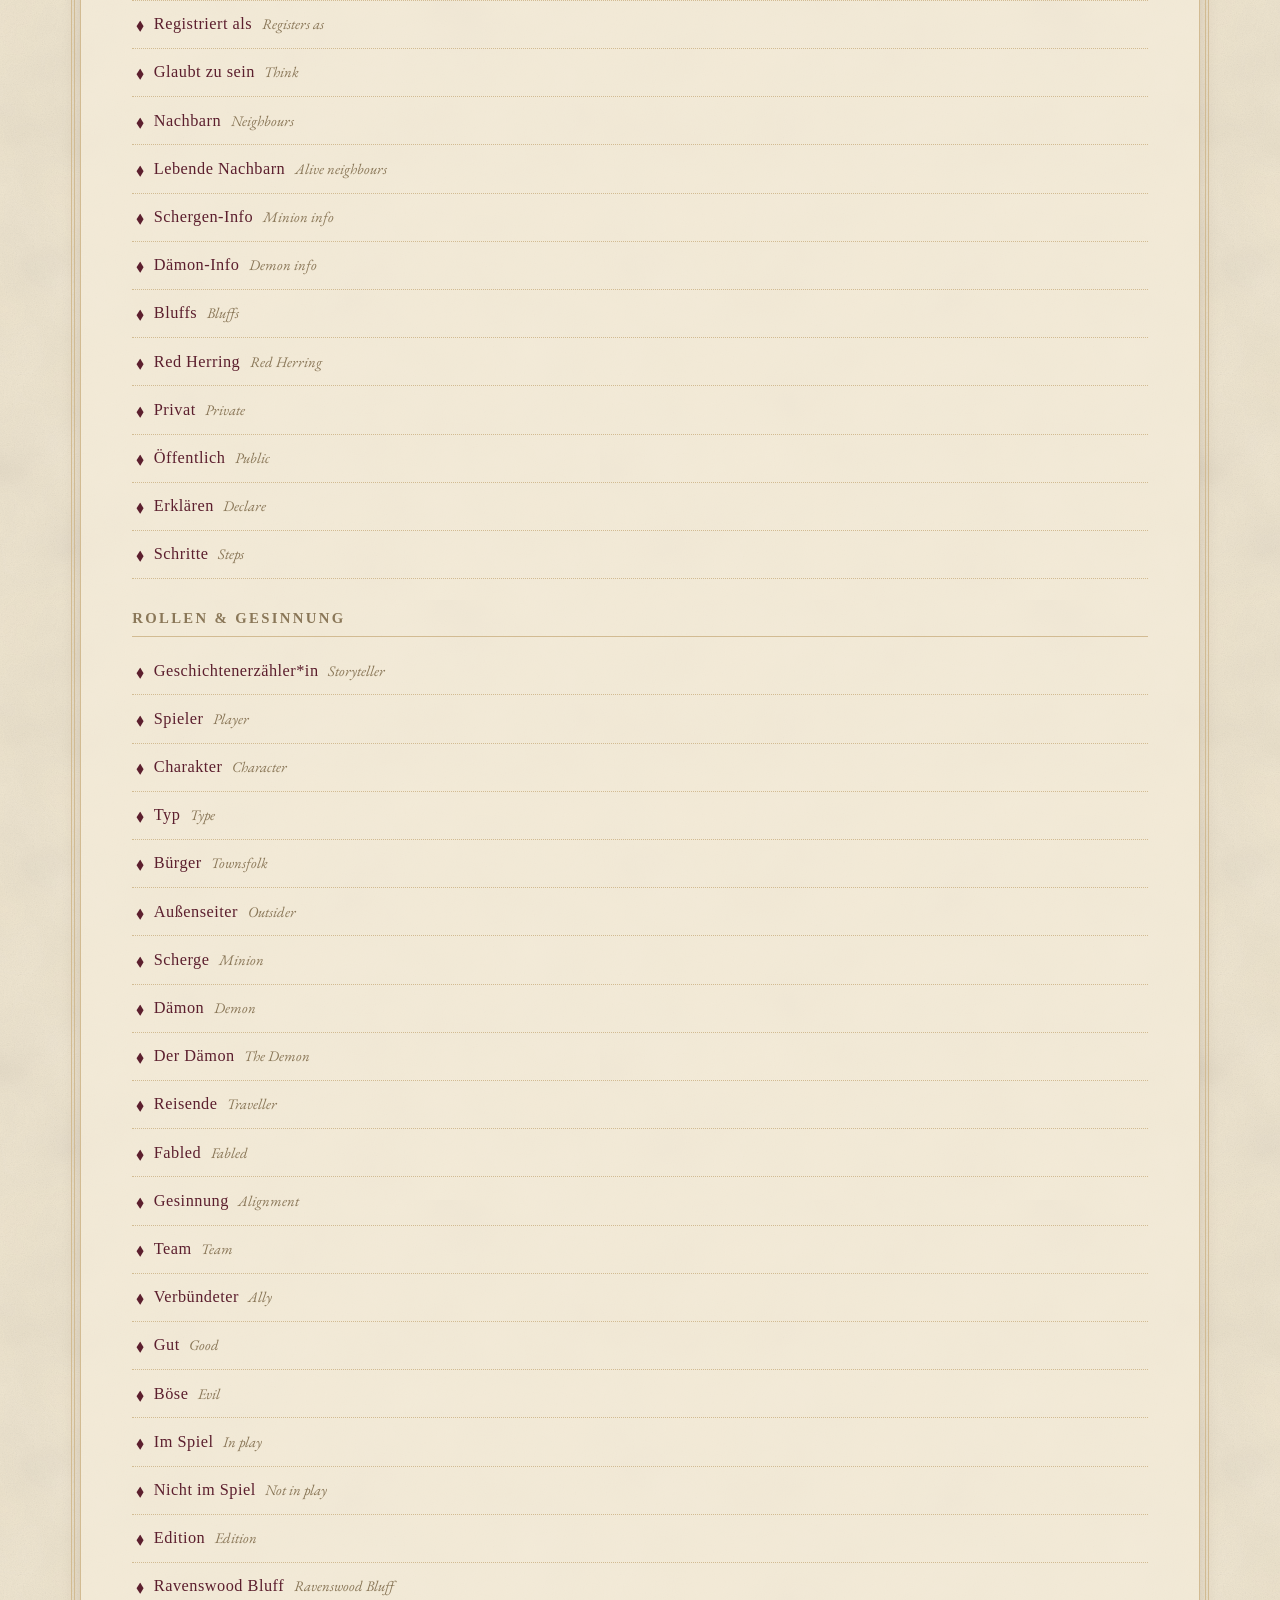
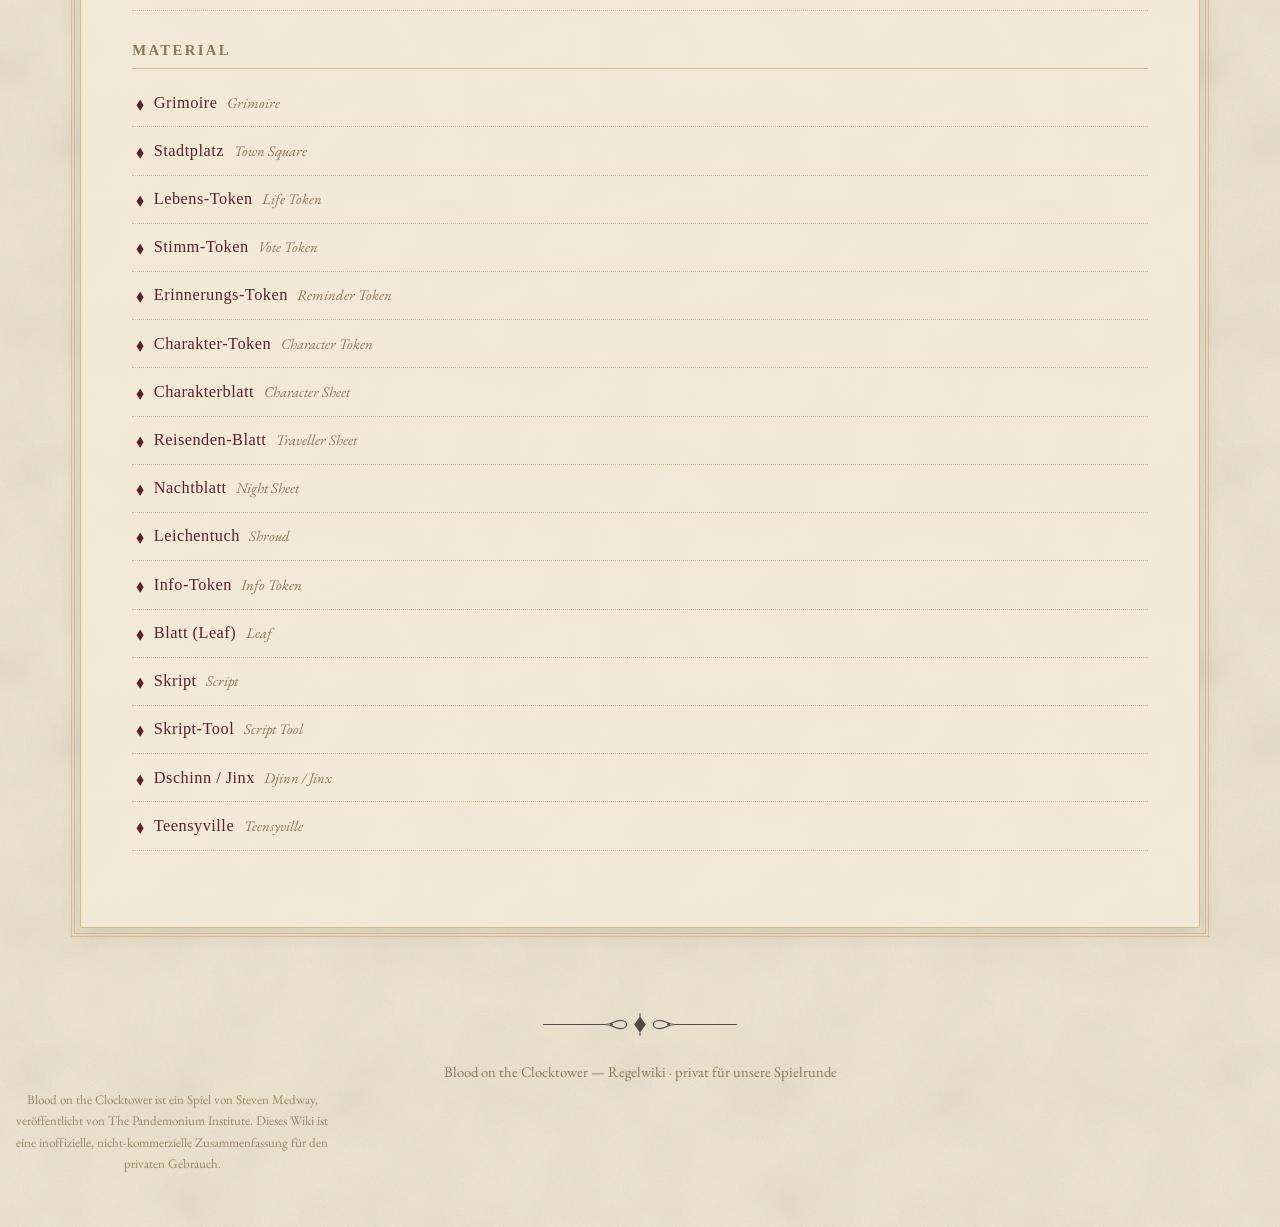
==== commit 86a493e2: "Nachtreihenfolge fuer eigene Skripte, Tab-Leiste am Handy deckend Nachtreihenfolge: Die vorbereitete" ====
--- a/index.html
+++ b/index.html
@@ -107,8 +107,8 @@
 
       <div class="controls">
         <div class="control-row">
-          <span class="control-row__label">Edition</span>
-          <div class="chipset" id="night-edition-switch" role="group" aria-label="Edition wählen"></div>
+          <span class="control-row__label">Skript</span>
+          <div class="chipset" id="night-edition-switch" role="group" aria-label="Edition oder eigenes Skript wählen"></div>
         </div>
         <div class="control-row">
           <span class="control-row__label">Nacht</span>
@@ -118,6 +118,14 @@
           </div>
         </div>
       </div>
+
+      <p class="note note--warn" id="night-approx-note" hidden>
+        <strong>Näherungsweise Reihenfolge.</strong> Für editionsübergreifende Skripte gibt es
+        keine offizielle Nachtreihenfolge. Diese Liste sortiert jeden Charakter nach seiner
+        relativen Position in seiner Herkunftsedition. Das trifft die grobe Logik — erst
+        Gesinnungs- und Störeffekte, dann Schutz, dann die Dämonen, dann Informationen, zuletzt
+        die Beobachter — kann im Einzelfall aber danebenliegen. Im Zweifel entscheidest du.
+      </p>
 
       <ol class="night-list" id="night-list"></ol>
     </div>
--- a/css/style.css
+++ b/css/style.css
@@ -133,14 +133,30 @@
 
 /* ============================================================ Tabs */
 
+/* Die Leiste ist deckend, sonst scheint beim Scrollen der Text durch. Ein
+   Verlauf innerhalb der Leiste funktioniert nicht: am Handy brechen die Tabs
+   auf mehrere Zeilen um, die Leiste wird höher, und der Verlauf sitzt dann
+   mitten in den Tabs statt darunter. Der weiche Auslauf liegt deshalb als
+   ::after unter der Leiste — der bleibt gleich hoch, egal wie viele Zeilen. */
 .tabs {
   position: sticky;
   top: 0;
   z-index: 40;
   padding: .5rem 1rem 0;
-  background:
-    linear-gradient(to bottom, rgba(239,228,204,.97) 62%, rgba(239,228,204,0));
-  backdrop-filter: blur(2px);
+  background-color: var(--parchment);
+  background-image: url("../assets/textures/parchment.svg");
+  background-size: 600px 600px;
+}
+
+.tabs::after {
+  content: "";
+  position: absolute;
+  left: 0;
+  right: 0;
+  top: 100%;
+  height: .8rem;
+  pointer-events: none;
+  background: linear-gradient(to bottom, var(--parchment), rgba(239,228,204,0));
 }
 
 .tabs__inner {
@@ -152,6 +168,10 @@
   justify-content: center;
   border-bottom: 2px solid var(--bordeaux);
   padding-bottom: 0;
+  /* über dem ::after, sonst verdeckt der Auslauf die 2px, um die die
+     Tabs per translateY nach unten ragen */
+  position: relative;
+  z-index: 1;
 }
 
 .tab {
@@ -280,6 +300,12 @@
   color: var(--ink-soft);
 }
 
+/* Für Angaben, auf die man sich nicht blind verlassen darf */
+.note--warn {
+  border-left-color: var(--bordeaux);
+  background: rgba(92,31,46,.08);
+}
+
 /* Definitionslisten */
 .deflist { margin: 0 0 1.3rem; }
 .deflist__row {
@@ -425,6 +451,11 @@
 }
 .chip[data-tone="good"].is-active { background: var(--good); border-color: var(--good); }
 .chip[data-tone="evil"].is-active { background: var(--evil); border-color: var(--evil); }
+
+/* Eigene Skripte heben sich von den Editionen ab — gestrichelt, weil sie
+   nicht offiziell sind. */
+.chip--own { border-style: dashed; border-color: var(--gold); }
+.chip--own.is-active { border-style: solid; }
 
 .field { display: flex; flex-direction: column; gap: .25rem; }
 .field--grow { flex: 1 1 16rem; }
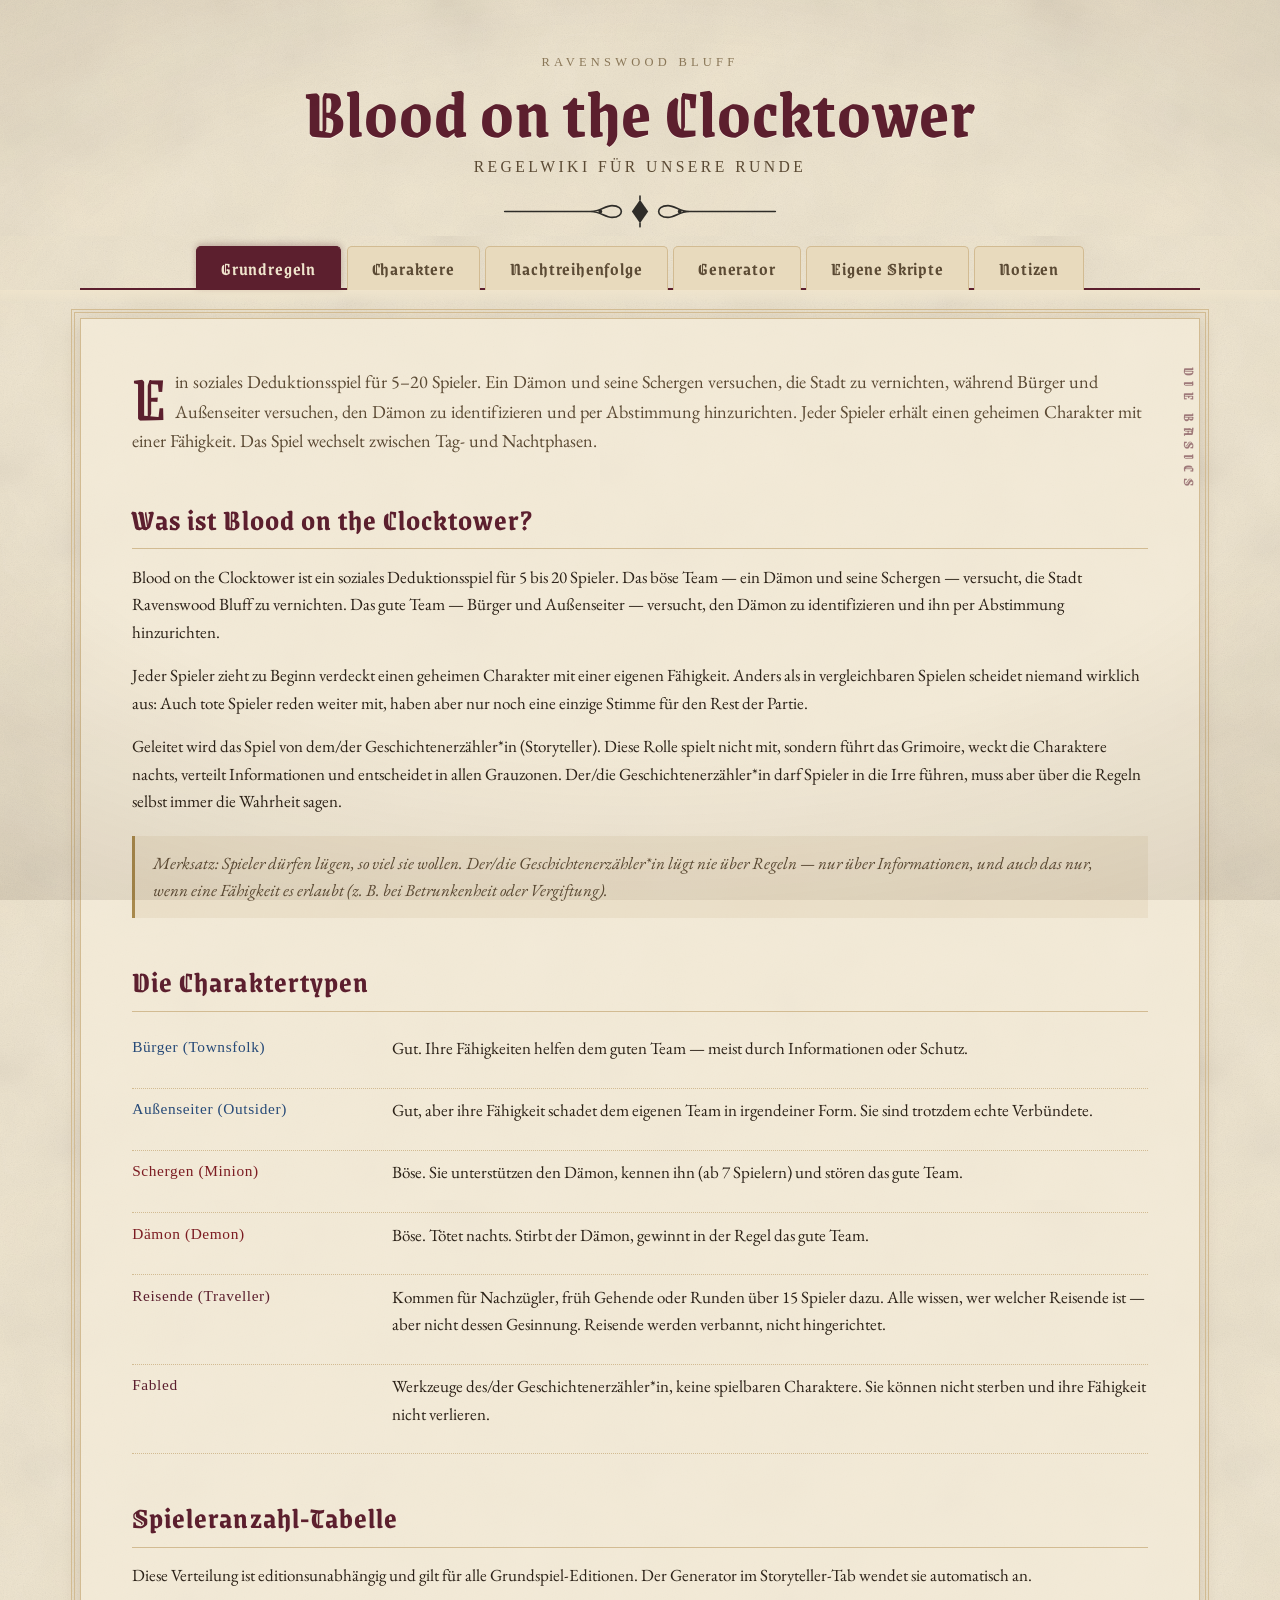
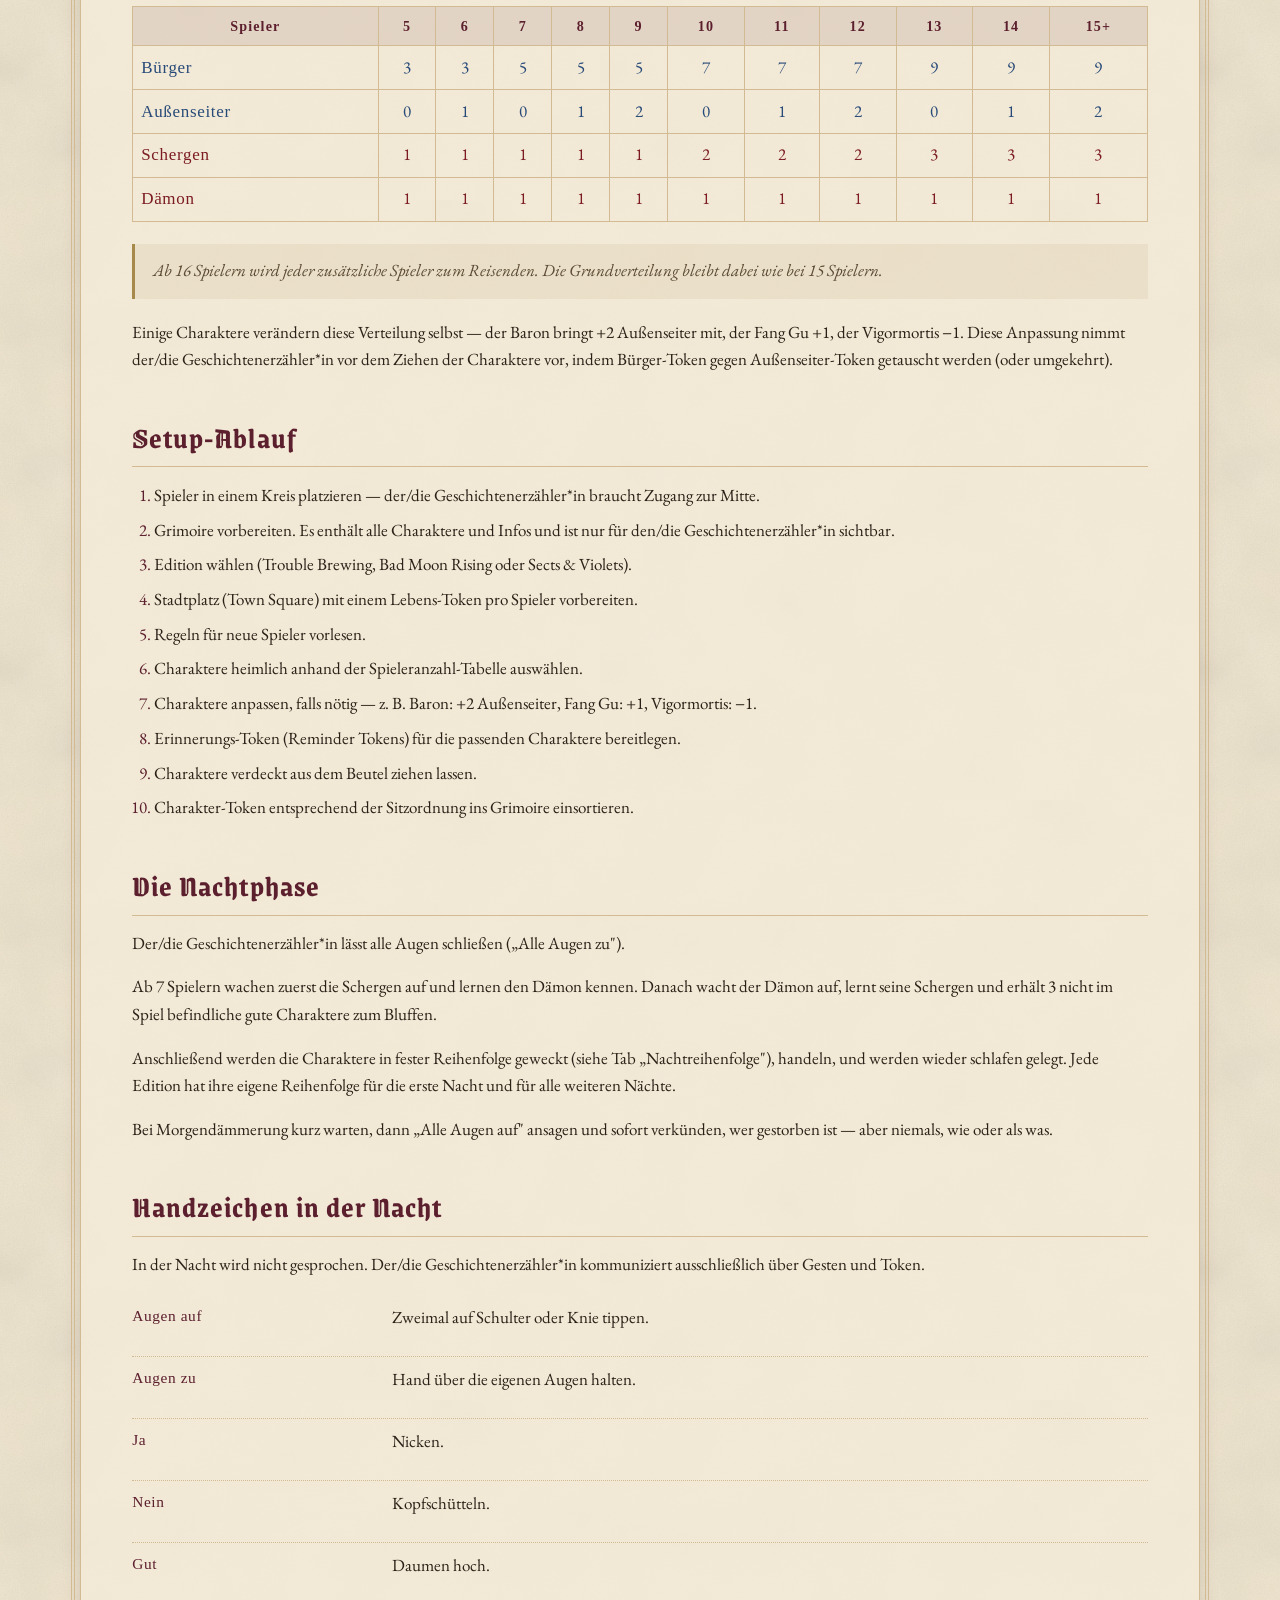
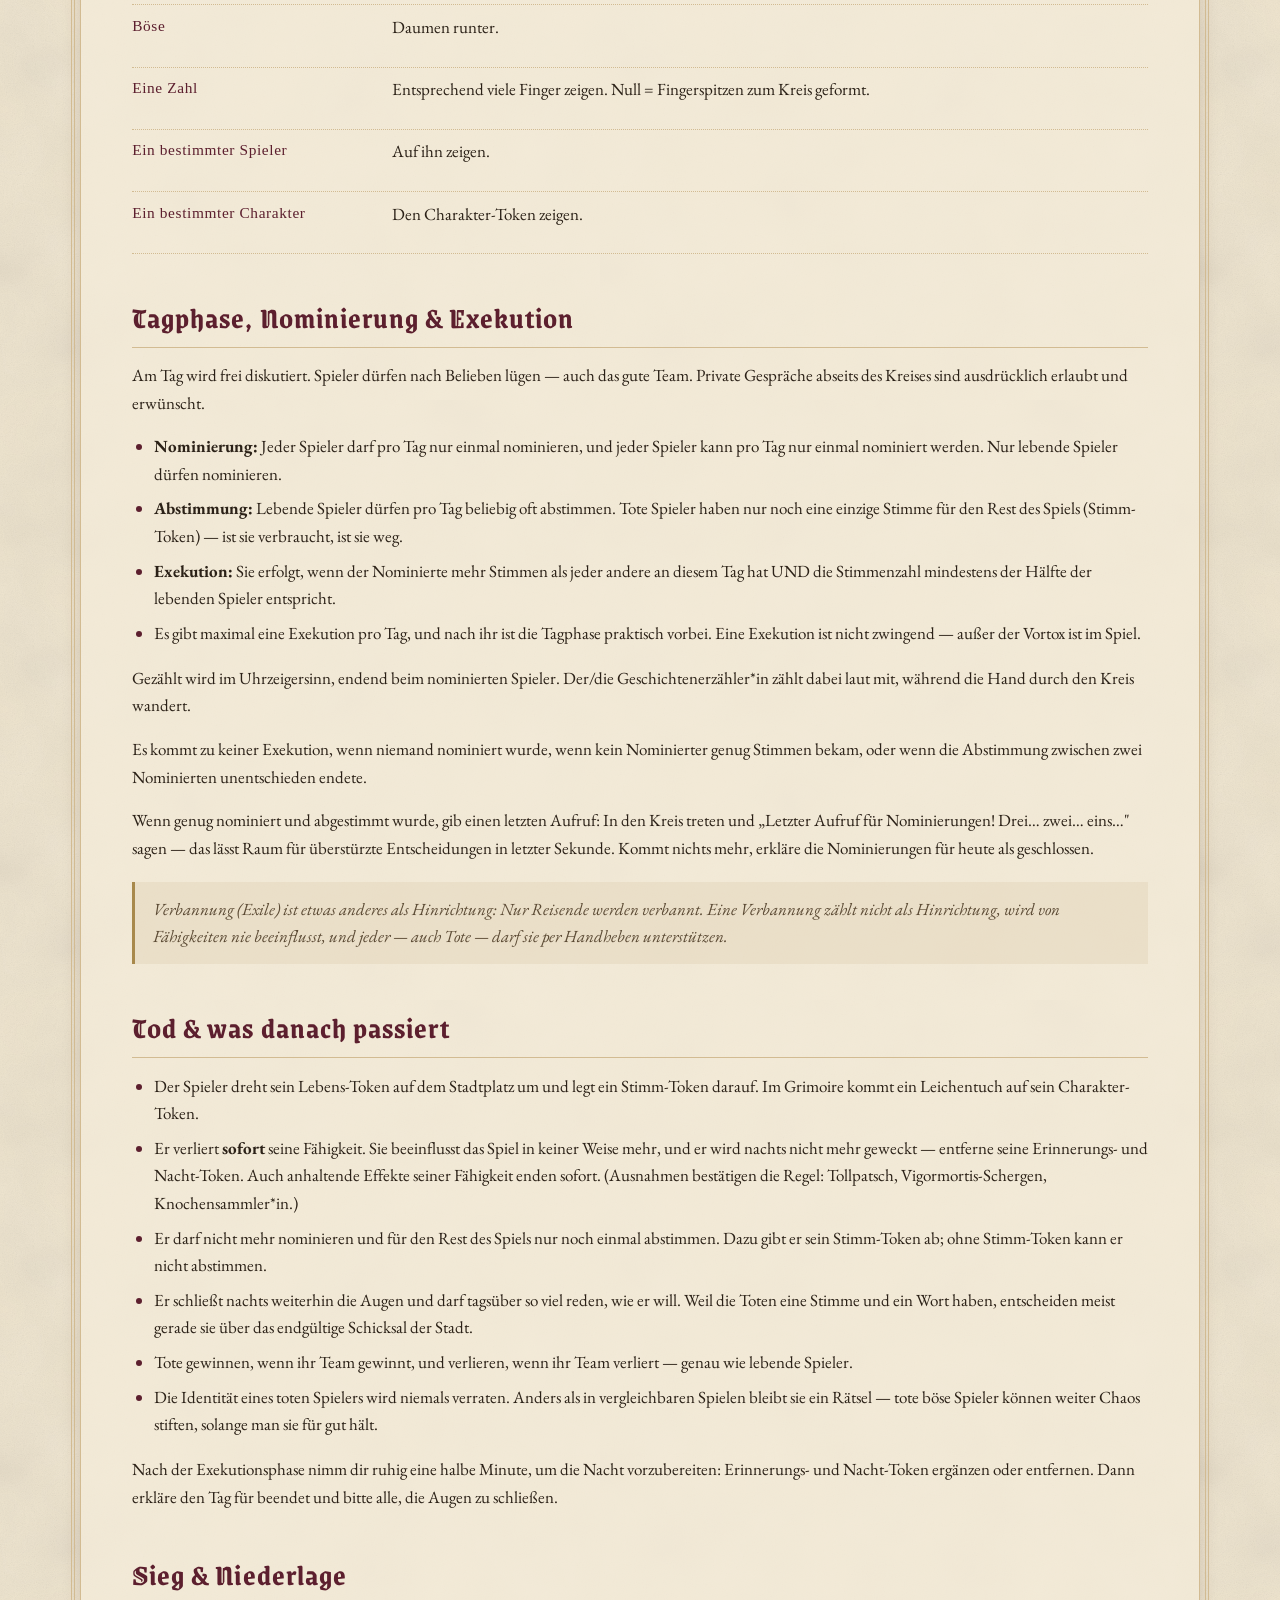
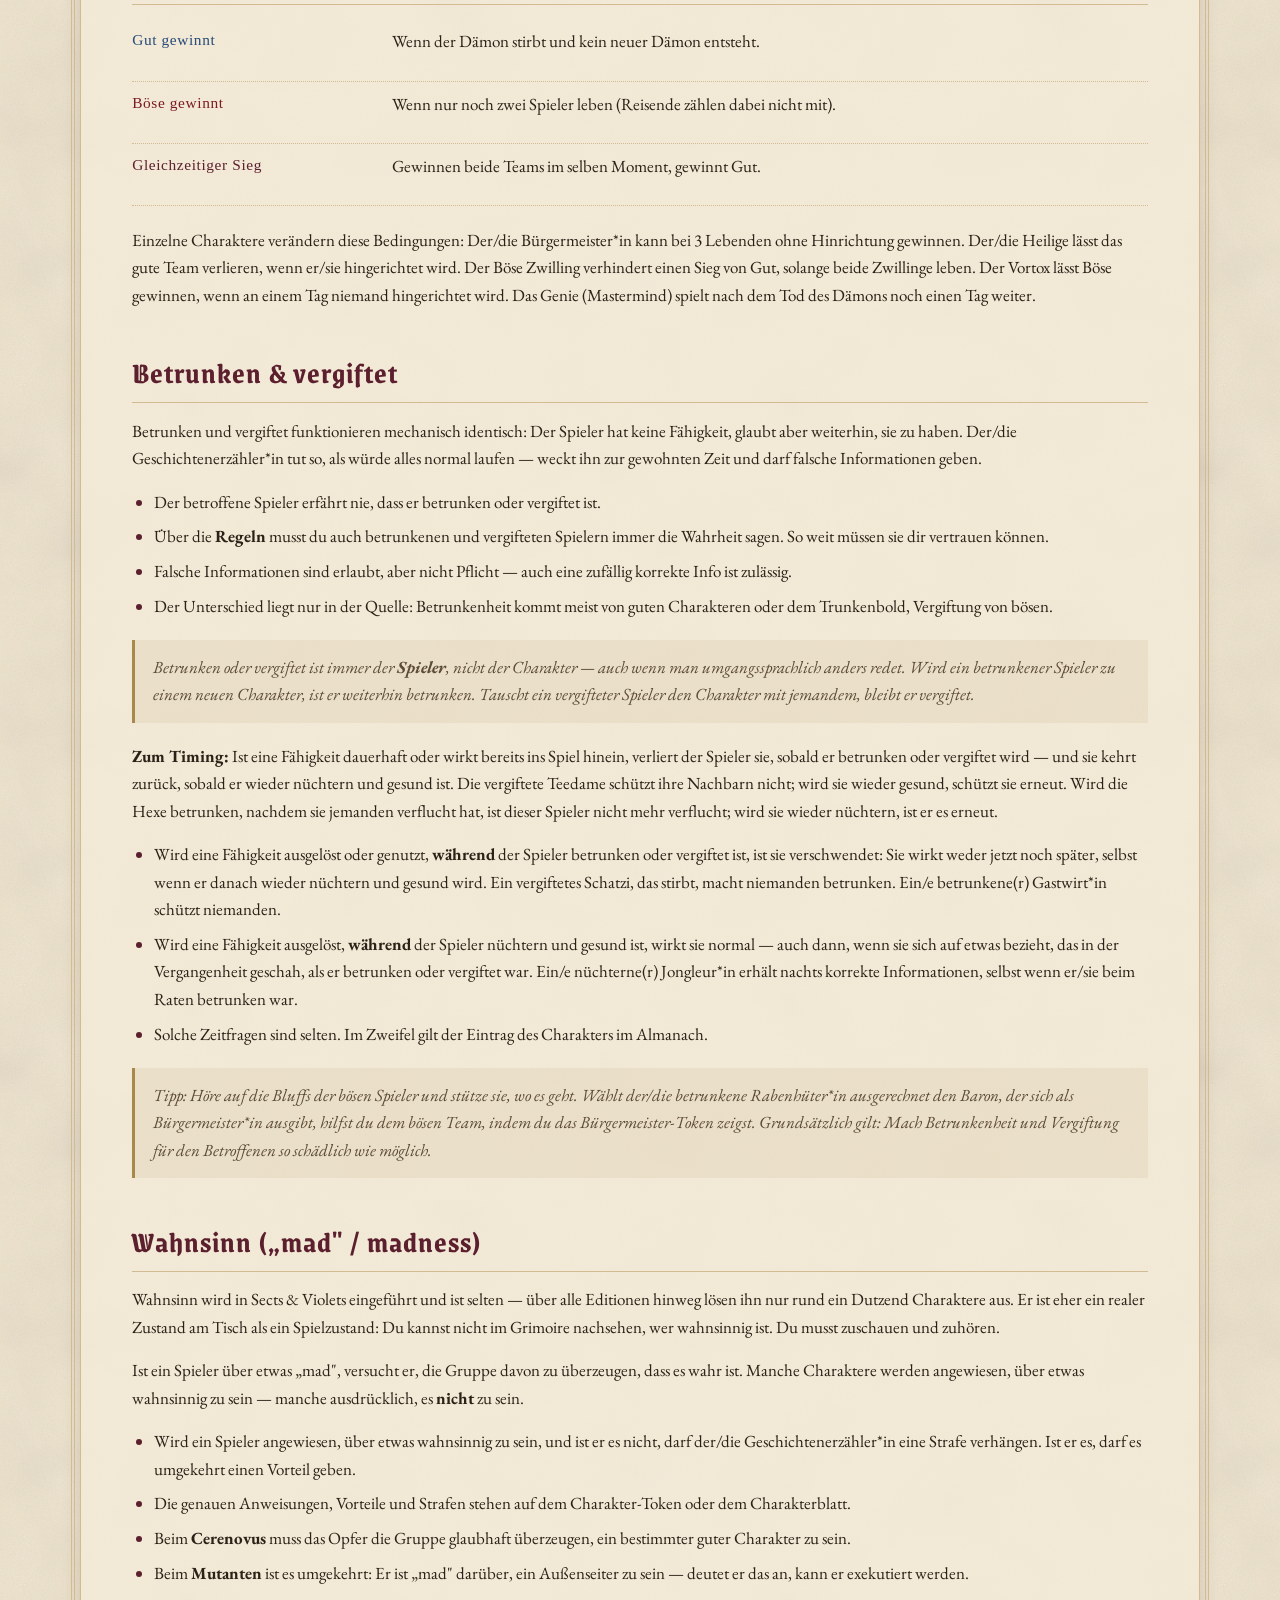
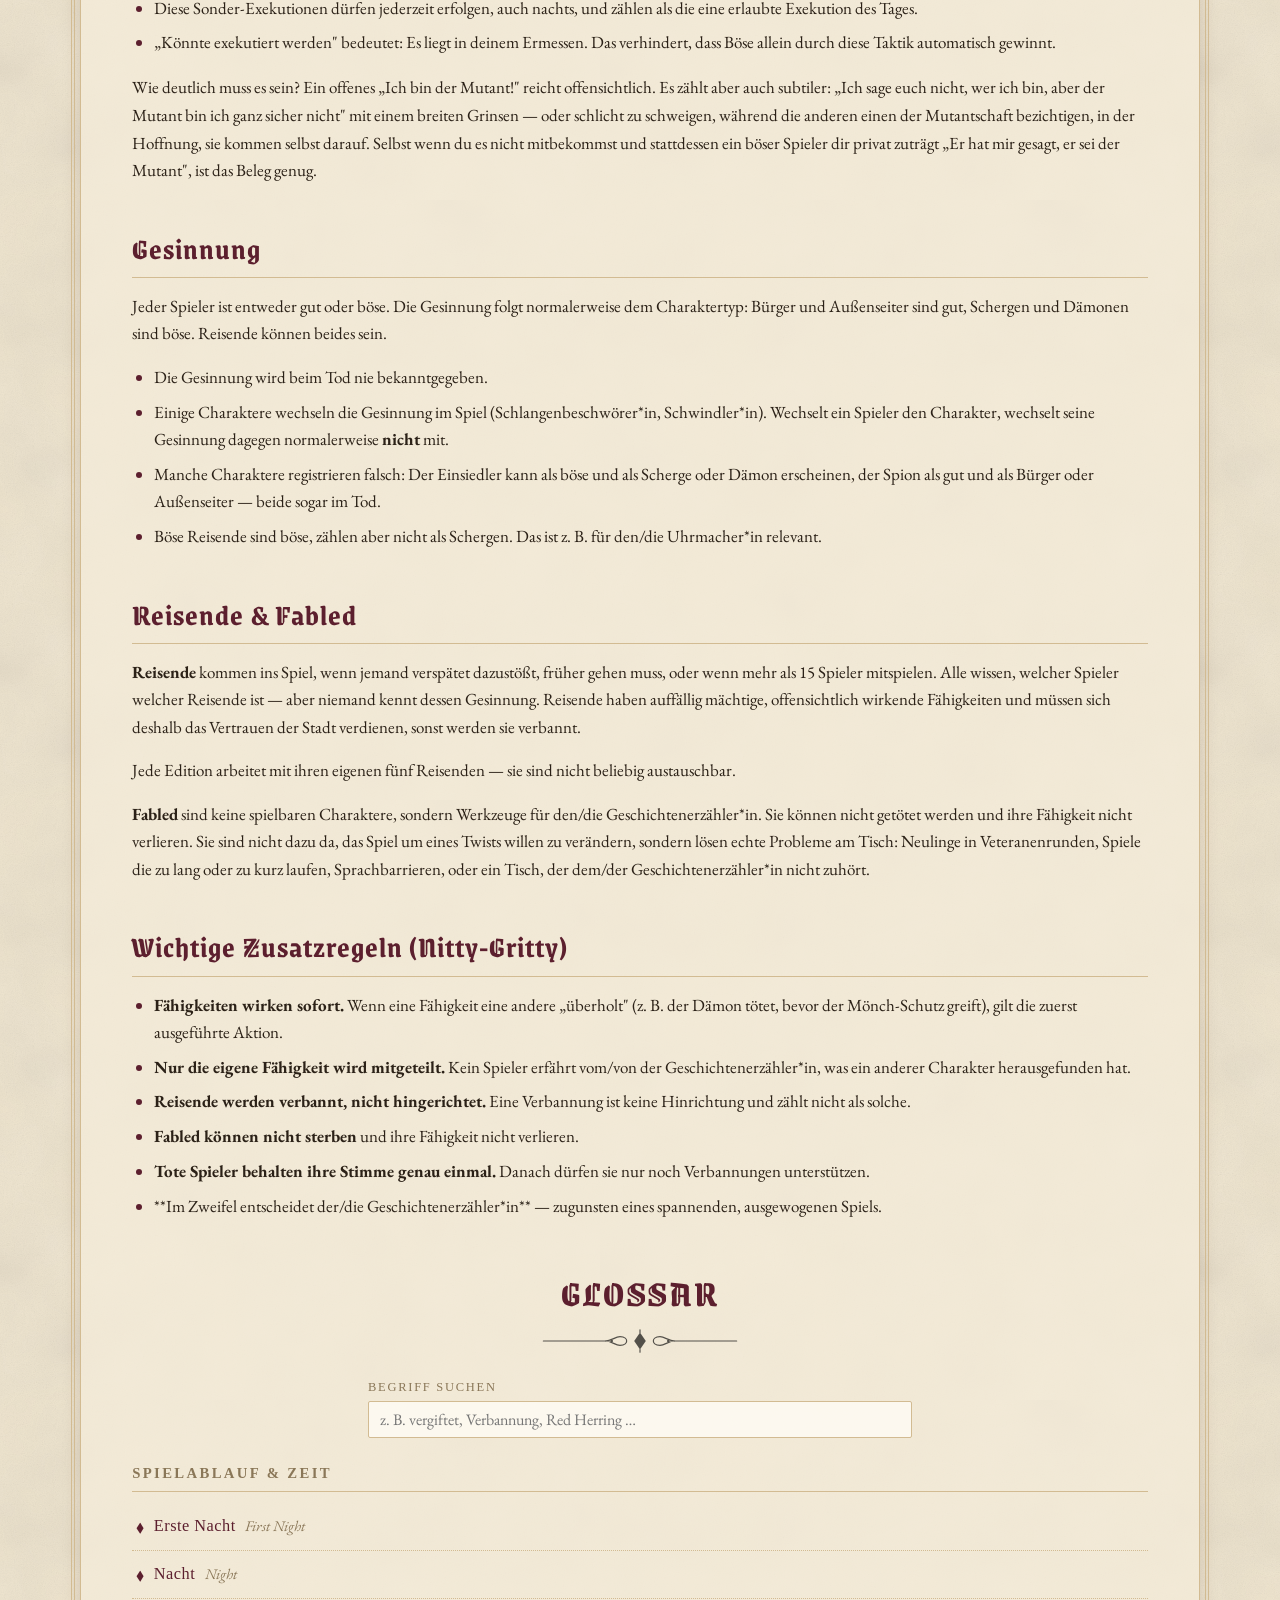
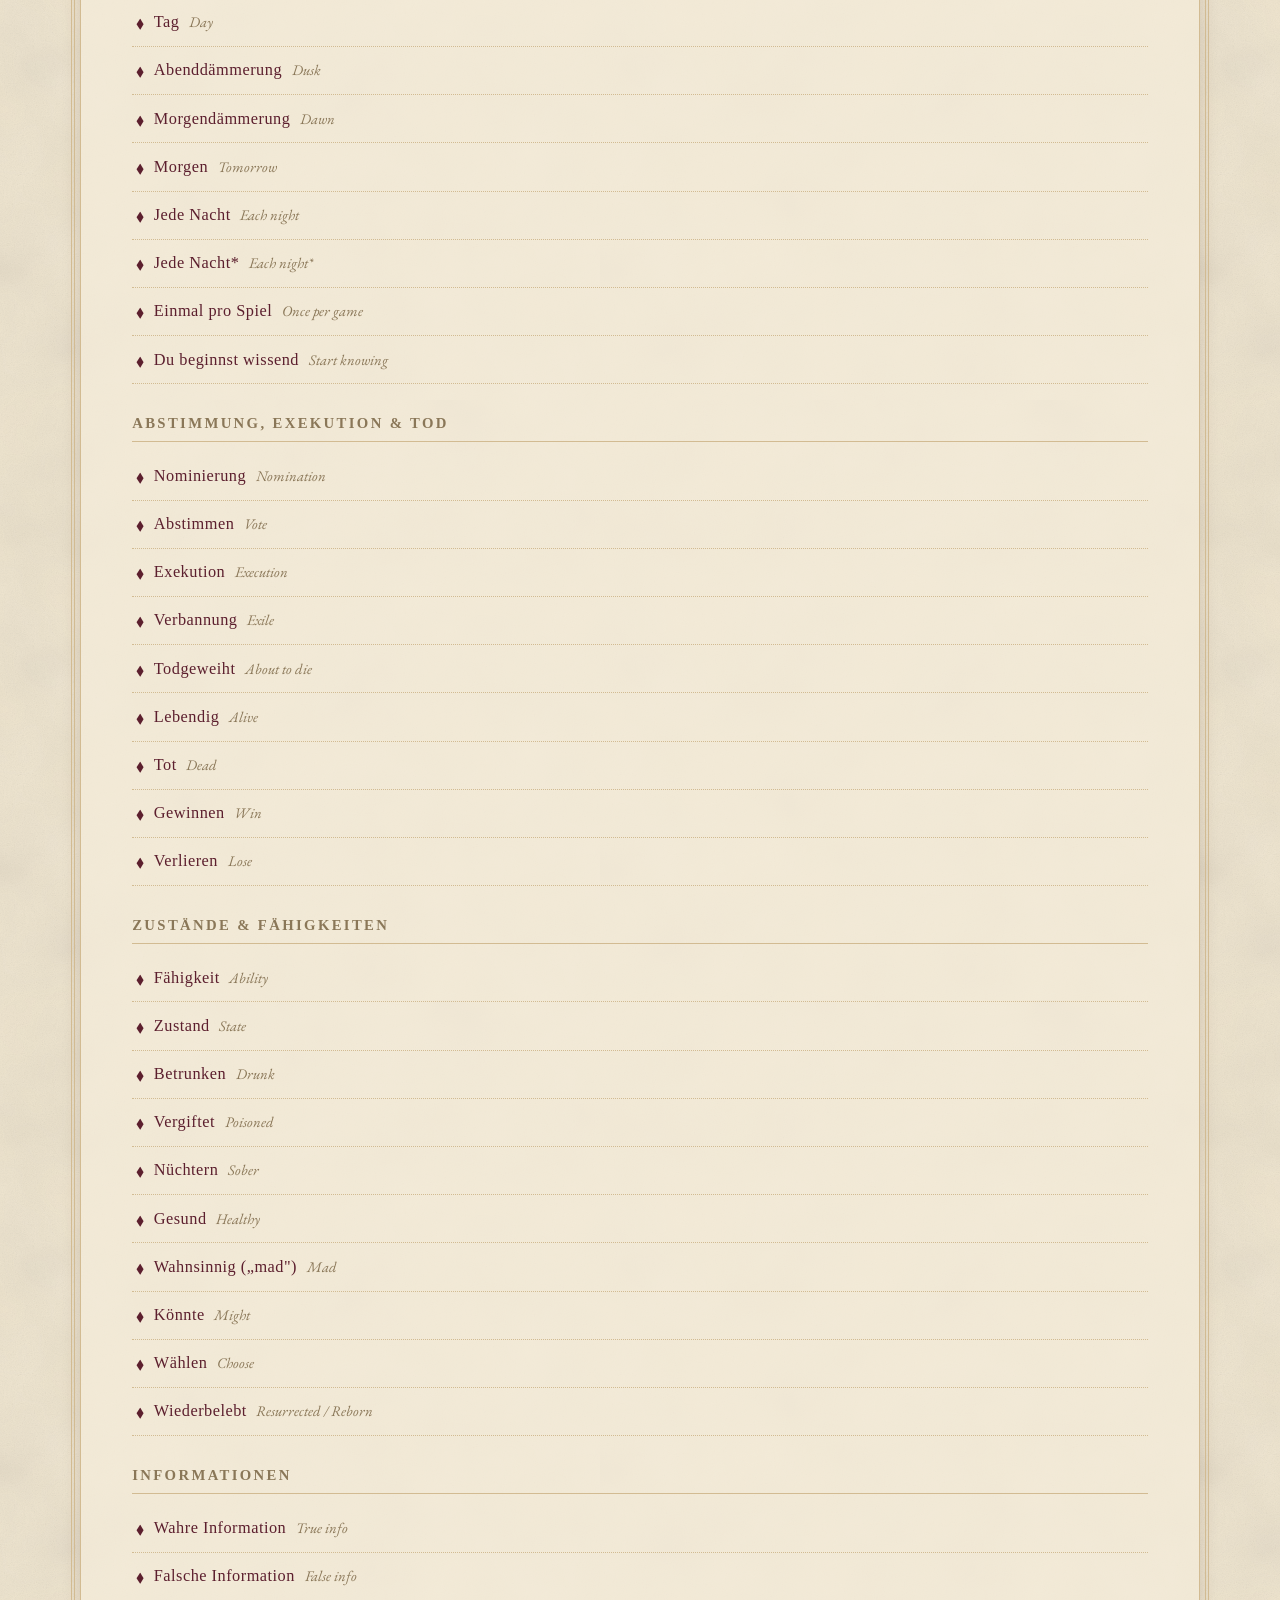
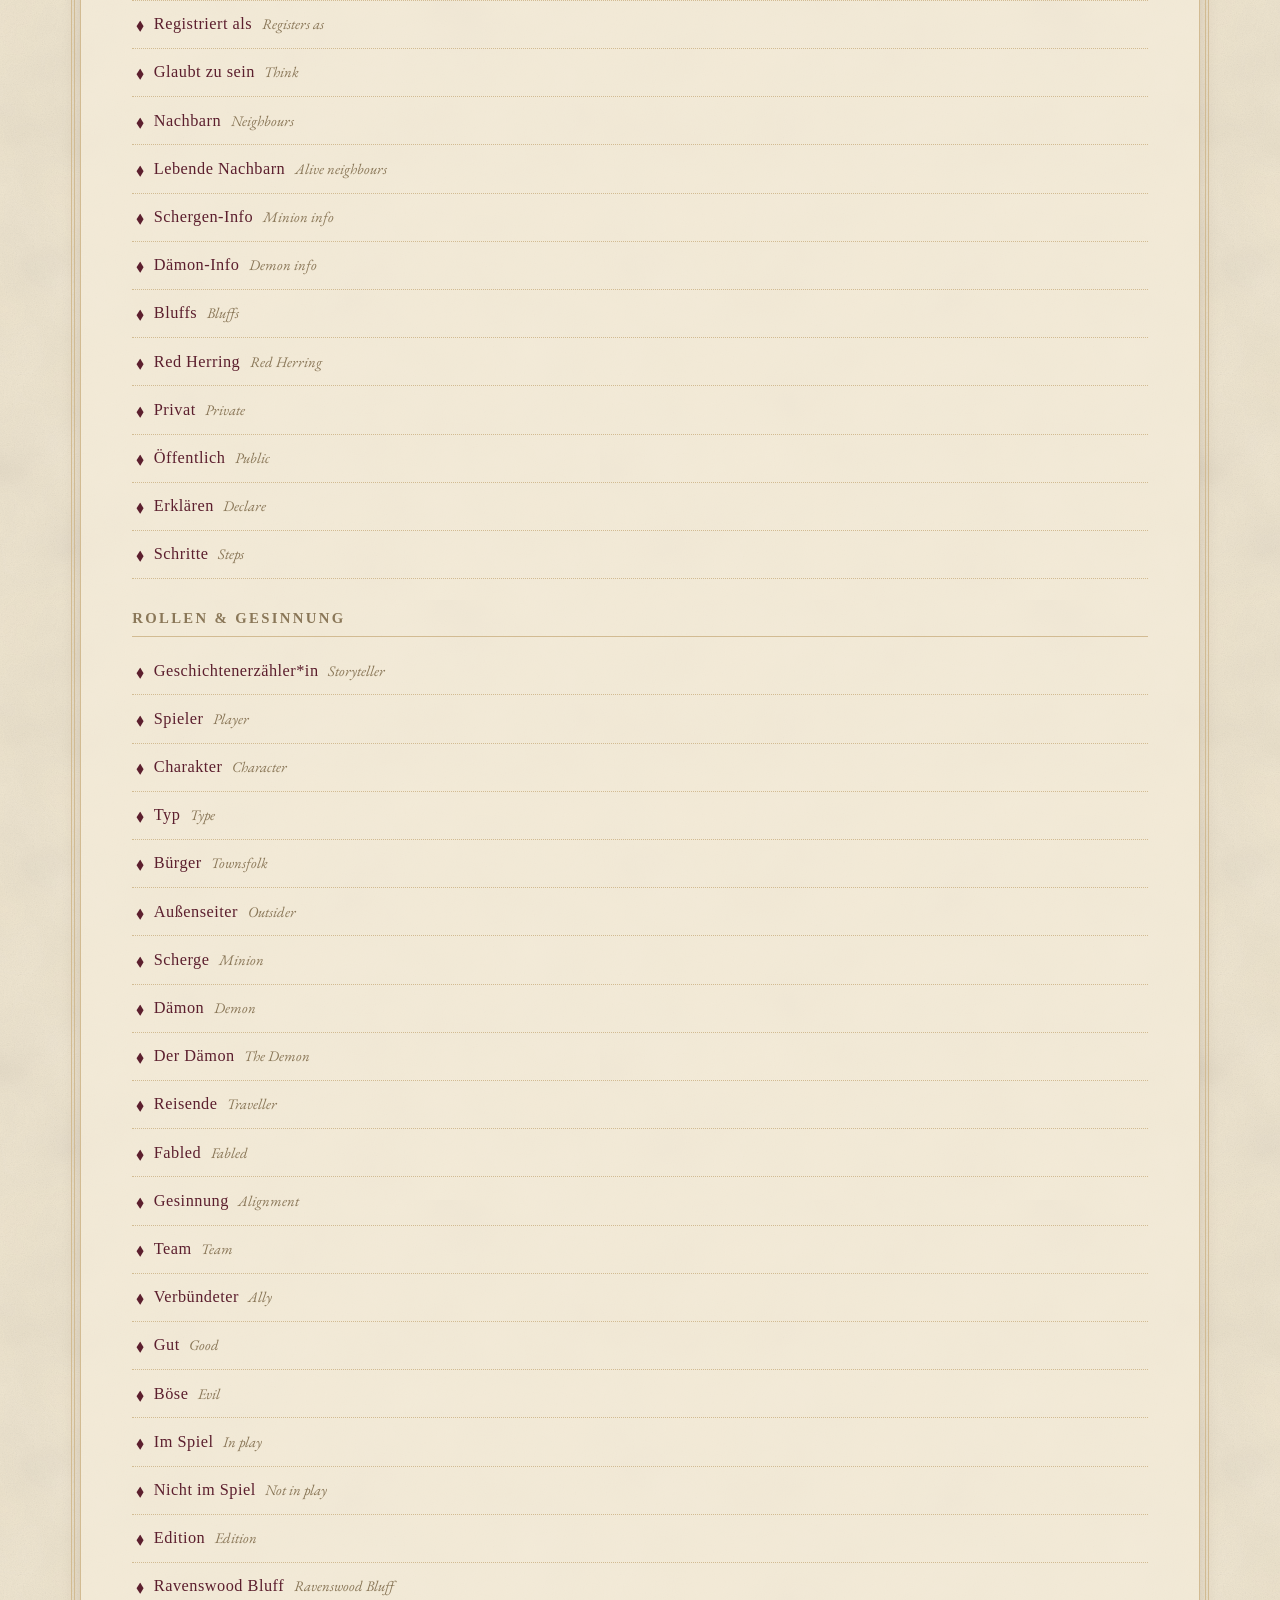
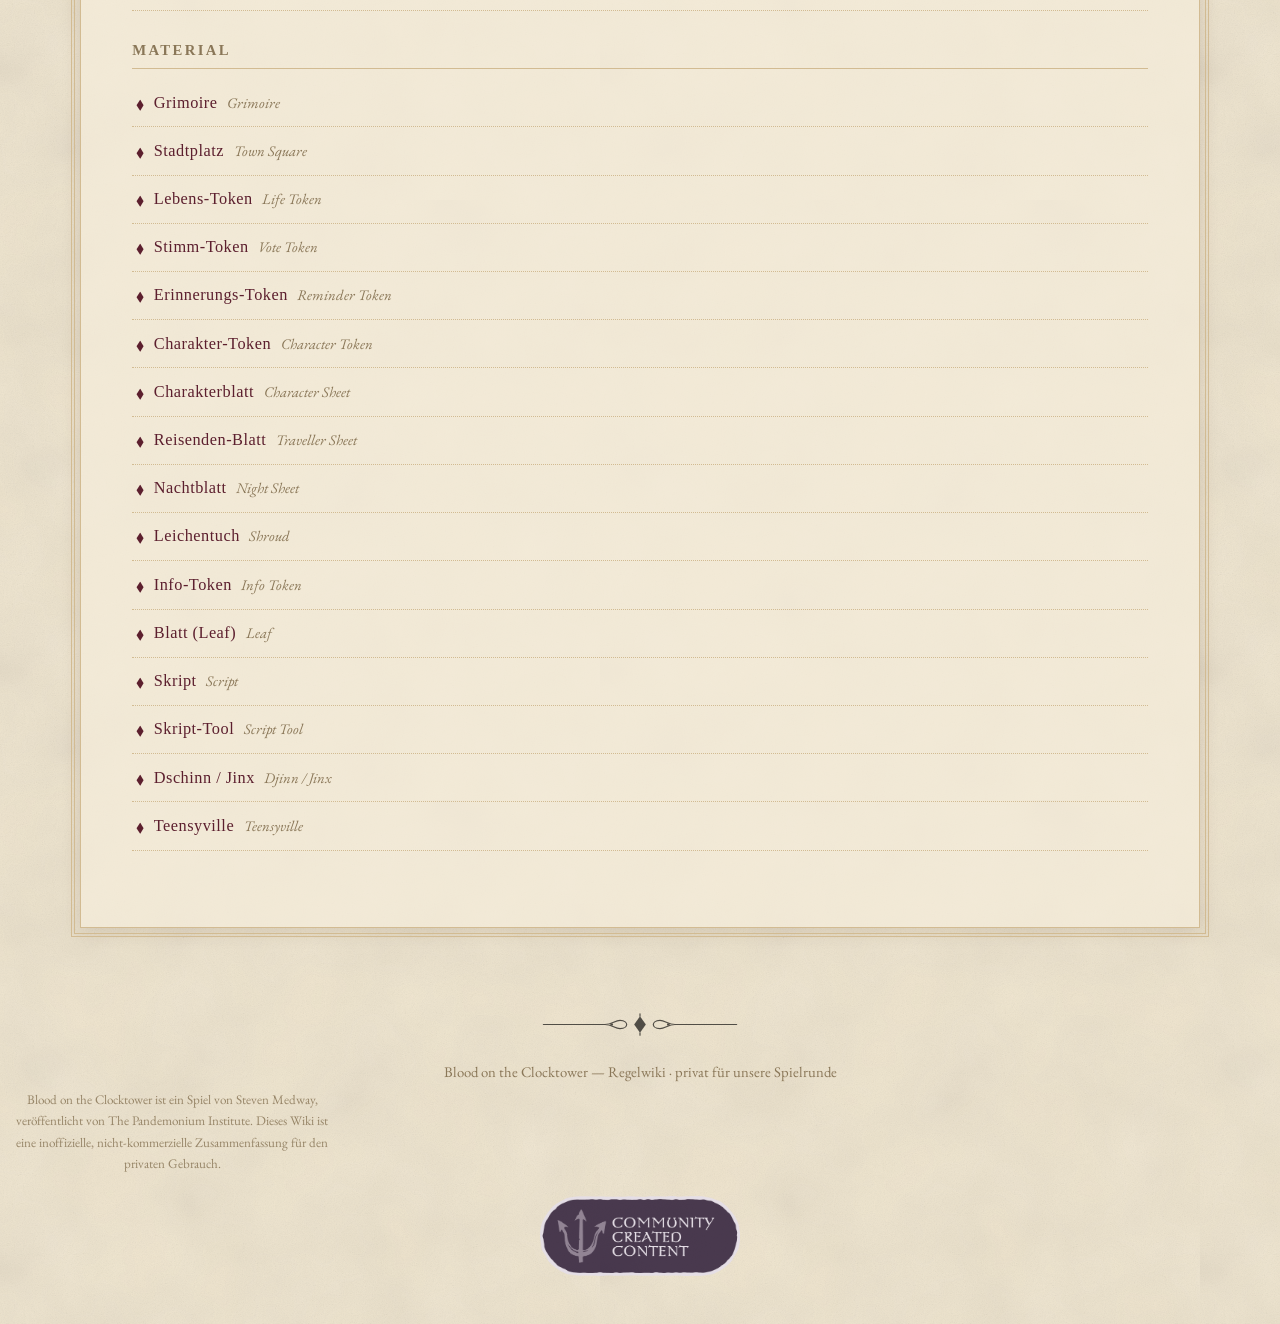
==== commit fa697c0b: "CCC-Abzeichen in der Fussleiste, noindex fuer Suchmaschinen TPIs Community Created Content Policy bi" ====
--- a/index.html
+++ b/index.html
@@ -6,6 +6,11 @@
 <title>Blood on the Clocktower — Regelwiki</title>
 <meta name="description" content="Deutschsprachiges Regelwiki für Blood on the Clocktower: Grundregeln, Charaktere, Nachtreihenfolge und Setup-Generator.">
 <meta name="color-scheme" content="light">
+
+<!-- Privates Werkzeug für die eigene Runde: nicht in Suchmaschinen, nicht in
+     Archiven. Zusammen mit robots.txt. Hält Google draußen, macht die Seite
+     aber nicht geheim — wer den Link hat, kommt rein. -->
+<meta name="robots" content="noindex, nofollow, noarchive">
 
 <!-- Als App auf dem Homescreen: Manifest für Android/Chrome, die apple-Angaben für iOS -->
 <link rel="manifest" href="manifest.webmanifest">
@@ -231,6 +236,12 @@
   <img class="fleuron fleuron--sm" src="assets/textures/fleuron.svg" alt="" aria-hidden="true">
   <p>Blood on the Clocktower — Regelwiki · privat für unsere Spielrunde</p>
   <p class="site-footer__fineprint">Blood on the Clocktower ist ein Spiel von Steven Medway, veröffentlicht von The Pandemonium Institute. Dieses Wiki ist eine inoffizielle, nicht-kommerzielle Zusammenfassung für den privaten Gebrauch.</p>
+
+  <!-- Offizielles Abzeichen von TPI. Die Community Created Content Policy bittet
+       darum, es zu zeigen, wenn offizielle Grafiken verwendet werden — und das
+       tun wir mit den Charakter-Icons. -->
+  <img class="ccc-badge" src="assets/brand/ccc-sleeve.png" width="1072" height="426"
+       alt="Community Created Content — inoffizieller, von der Community erstellter Inhalt">
 </footer>
 
 <script src="vendor/jspdf.umd.min.js"></script>
@@ -241,5 +252,6 @@
 <script src="js/notes.js"></script>
 <script src="js/pdf-export.js"></script>
 <script src="js/app.js"></script>
+<script src="js/sw-register.js"></script>
 </body>
 </html>
--- a/css/style.css
+++ b/css/style.css
@@ -1203,6 +1203,21 @@
 .site-footer p { margin: .3rem 0; }
 .site-footer__fineprint { max-width: 52ch; margin: .8rem auto 0; font-size: .82rem; opacity: .85; }
 
+/* Das offizielle CCC-Abzeichen von TPI. Bewusst klein: die Richtlinie
+   verlangt, dass die eigene Kennzeichnung mindestens so prominent ist wie
+   TPIs Logo — der Seitentitel oben ist um ein Vielfaches größer. Die Datei
+   liegt in Originalgröße vor und wird hier herunterskaliert; sie ist nur
+   47 kB und kommt beim zweiten Aufruf aus dem Offline-Speicher. */
+.ccc-badge {
+  display: block;
+  width: 200px;
+  height: auto;
+  margin: 1.4rem auto 0;
+  opacity: .8;
+  transition: opacity .15s;
+}
+.ccc-badge:hover { opacity: 1; }
+
 /* ============================================================ Druck */
 
 @media print {
@@ -1250,3 +1265,43 @@
   .pick__name { font-size: .82rem; }
   .sheetover__panel { max-height: 92vh; }
 }
+
+/* ============================================================ Update-Hinweis
+
+   Erscheint unten, wenn eine neue Fassung bereitliegt. Bewusst nicht
+   aufdringlich und ohne automatisches Neuladen — mitten in einer Partie
+   will niemand, dass ihm die Notizen unter den Fingern neu laden. */
+
+.sw-update {
+  position: fixed;
+  left: 50%;
+  transform: translateX(-50%);
+  bottom: calc(1rem + env(safe-area-inset-bottom));
+  z-index: 150;
+  display: flex;
+  align-items: center;
+  flex-wrap: wrap;
+  gap: .6rem;
+  max-width: min(38rem, calc(100vw - 2rem));
+  padding: .75rem 1rem;
+  background: var(--parchment);
+  border: 1.5px solid var(--bordeaux);
+  border-radius: var(--radius);
+  box-shadow: 0 6px 22px rgba(40,20,10,.28);
+  animation: swSlideIn .25s ease-out;
+}
+
+.sw-update__text {
+  flex: 1 1 12rem;
+  font-family: var(--font-body);
+  color: var(--ink);
+}
+
+.btn--small { font-size: .9rem; padding: .35rem .8rem; }
+
+@keyframes swSlideIn {
+  from { opacity: 0; transform: translate(-50%, .6rem); }
+  to   { opacity: 1; transform: translate(-50%, 0); }
+}
+
+@media print { .sw-update { display: none !important; } }
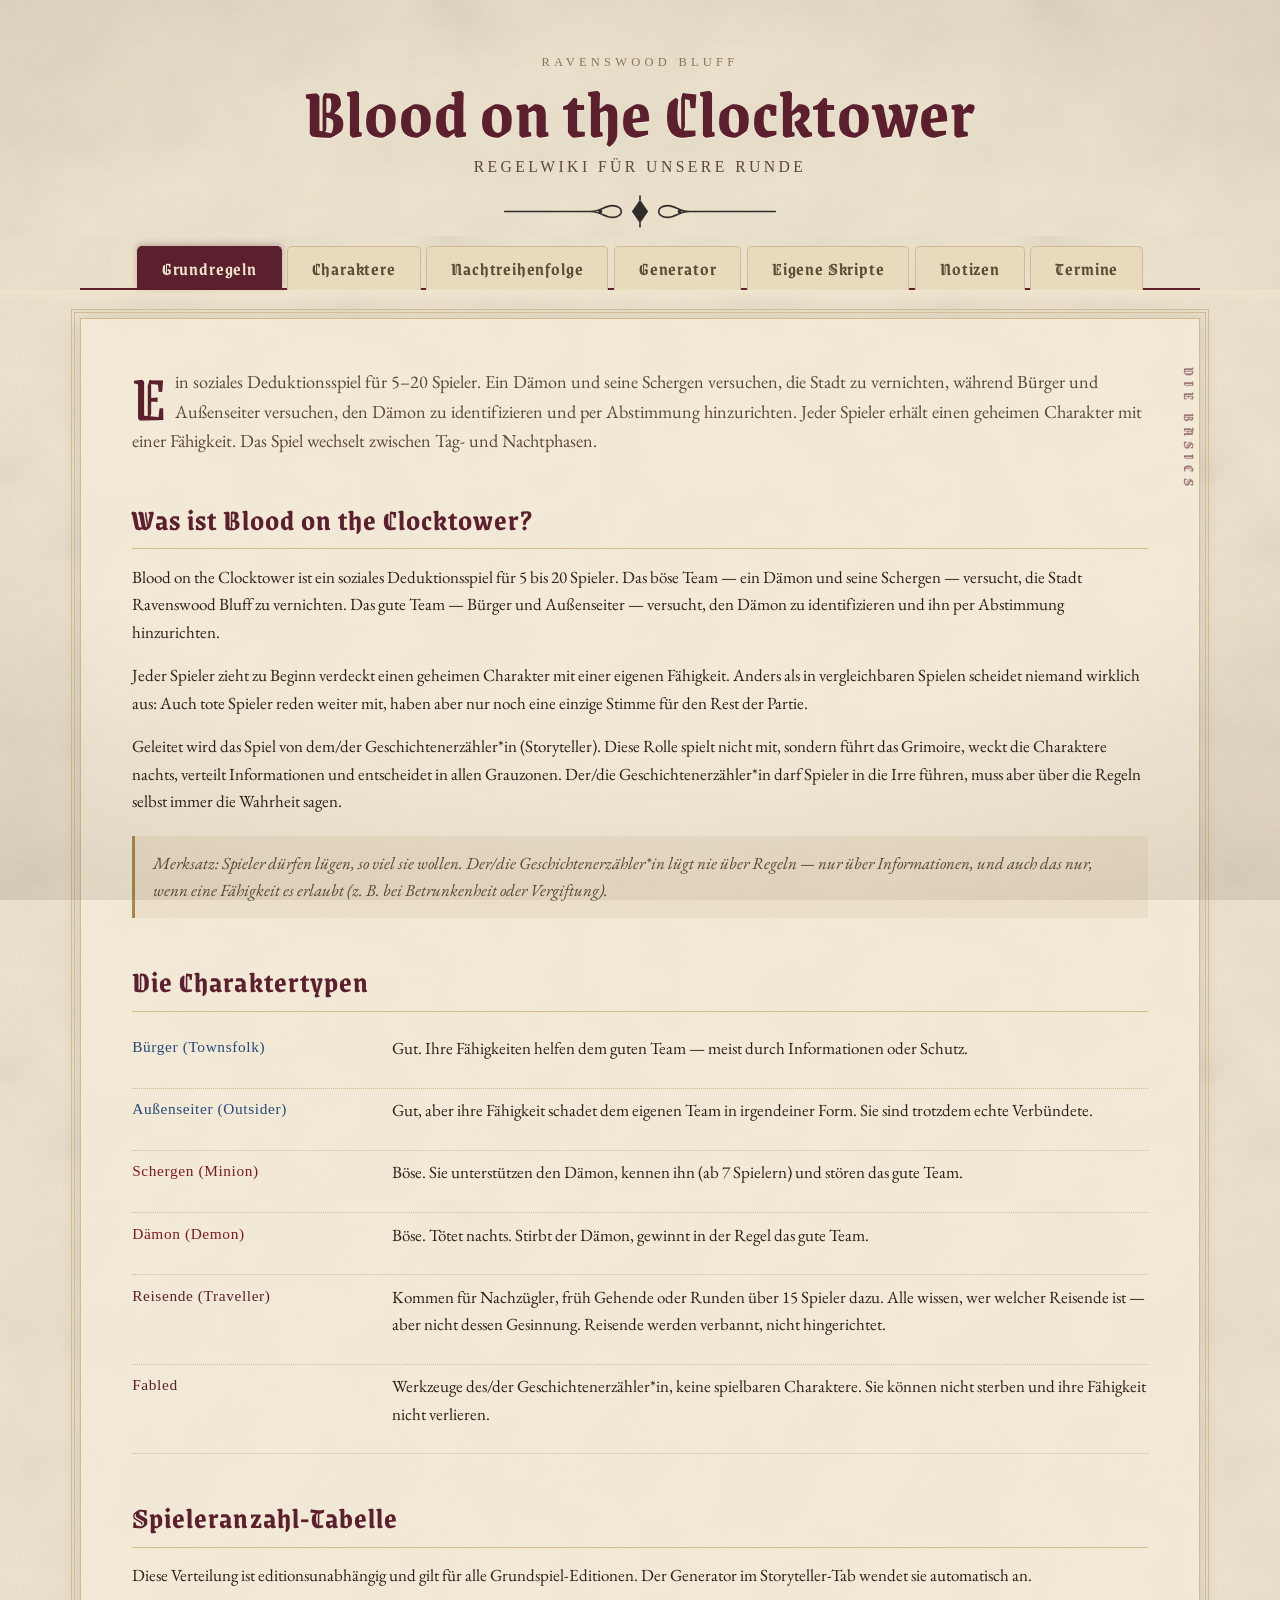
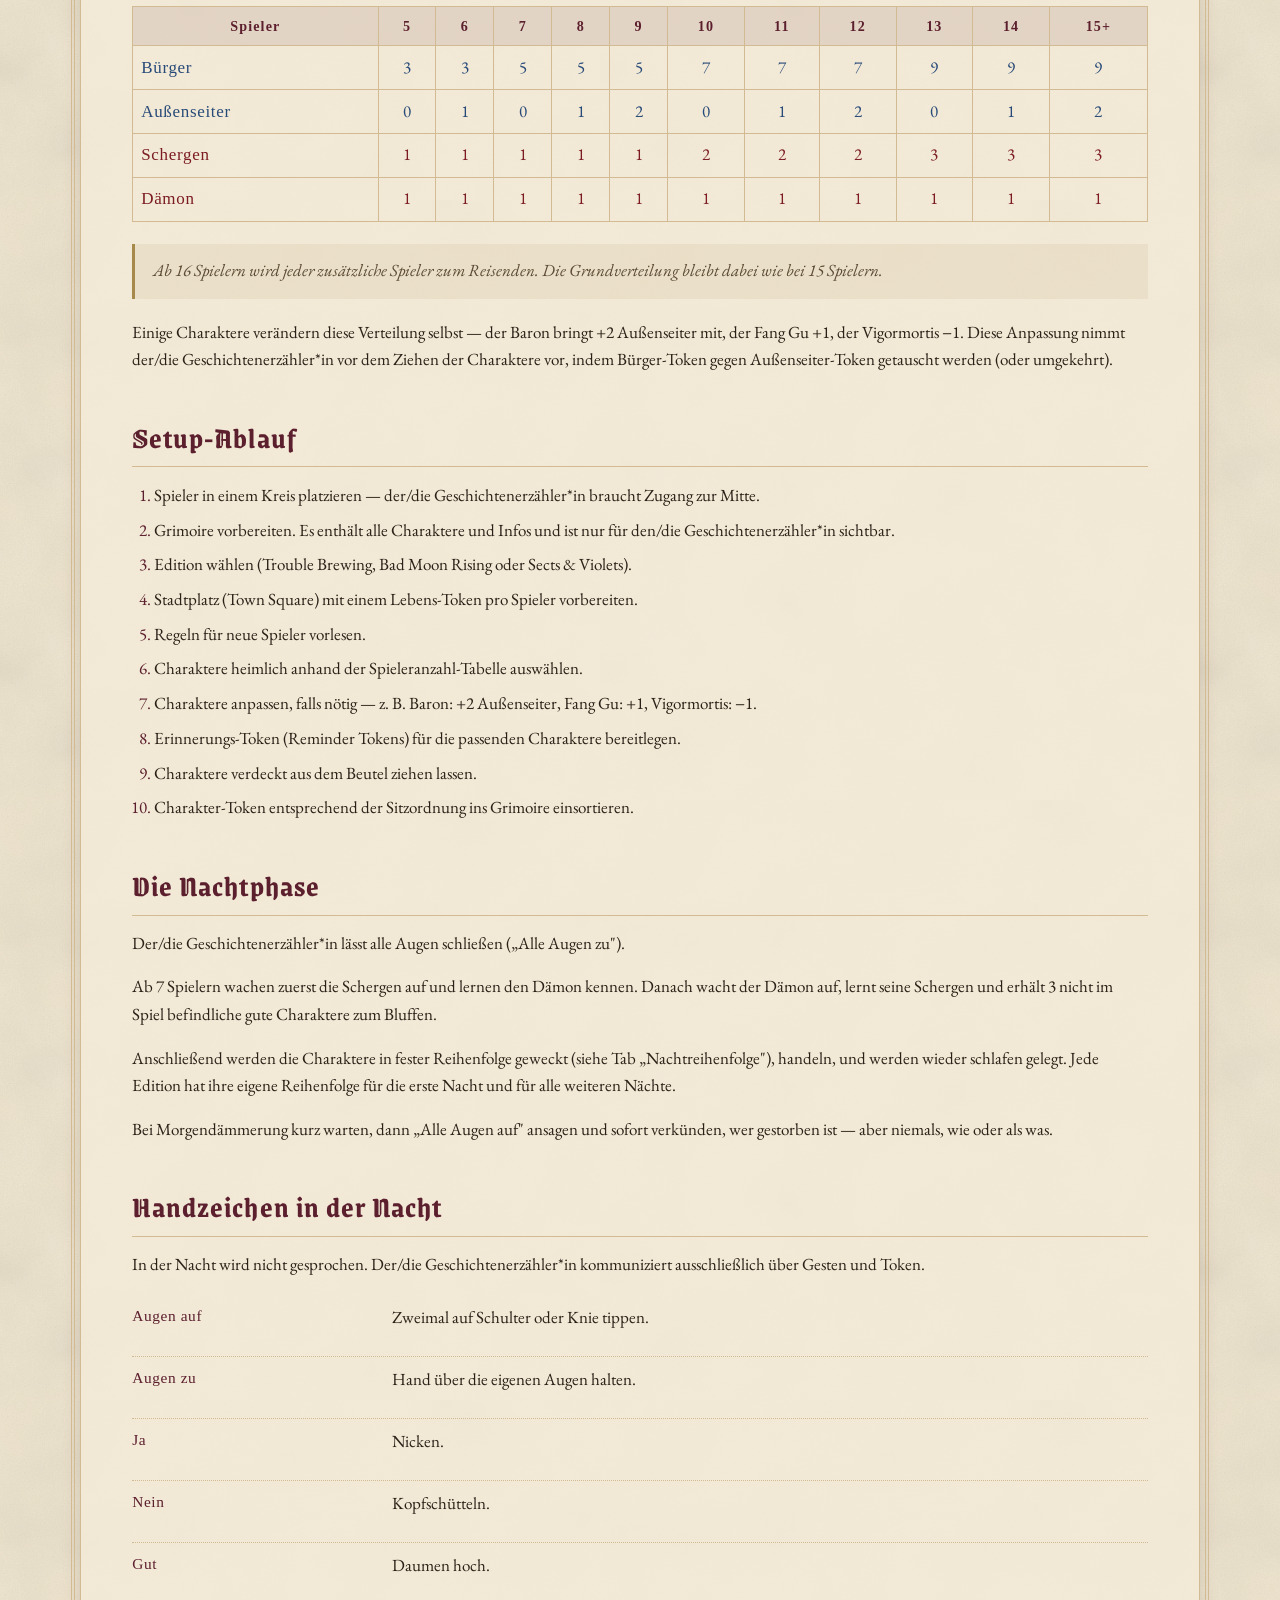
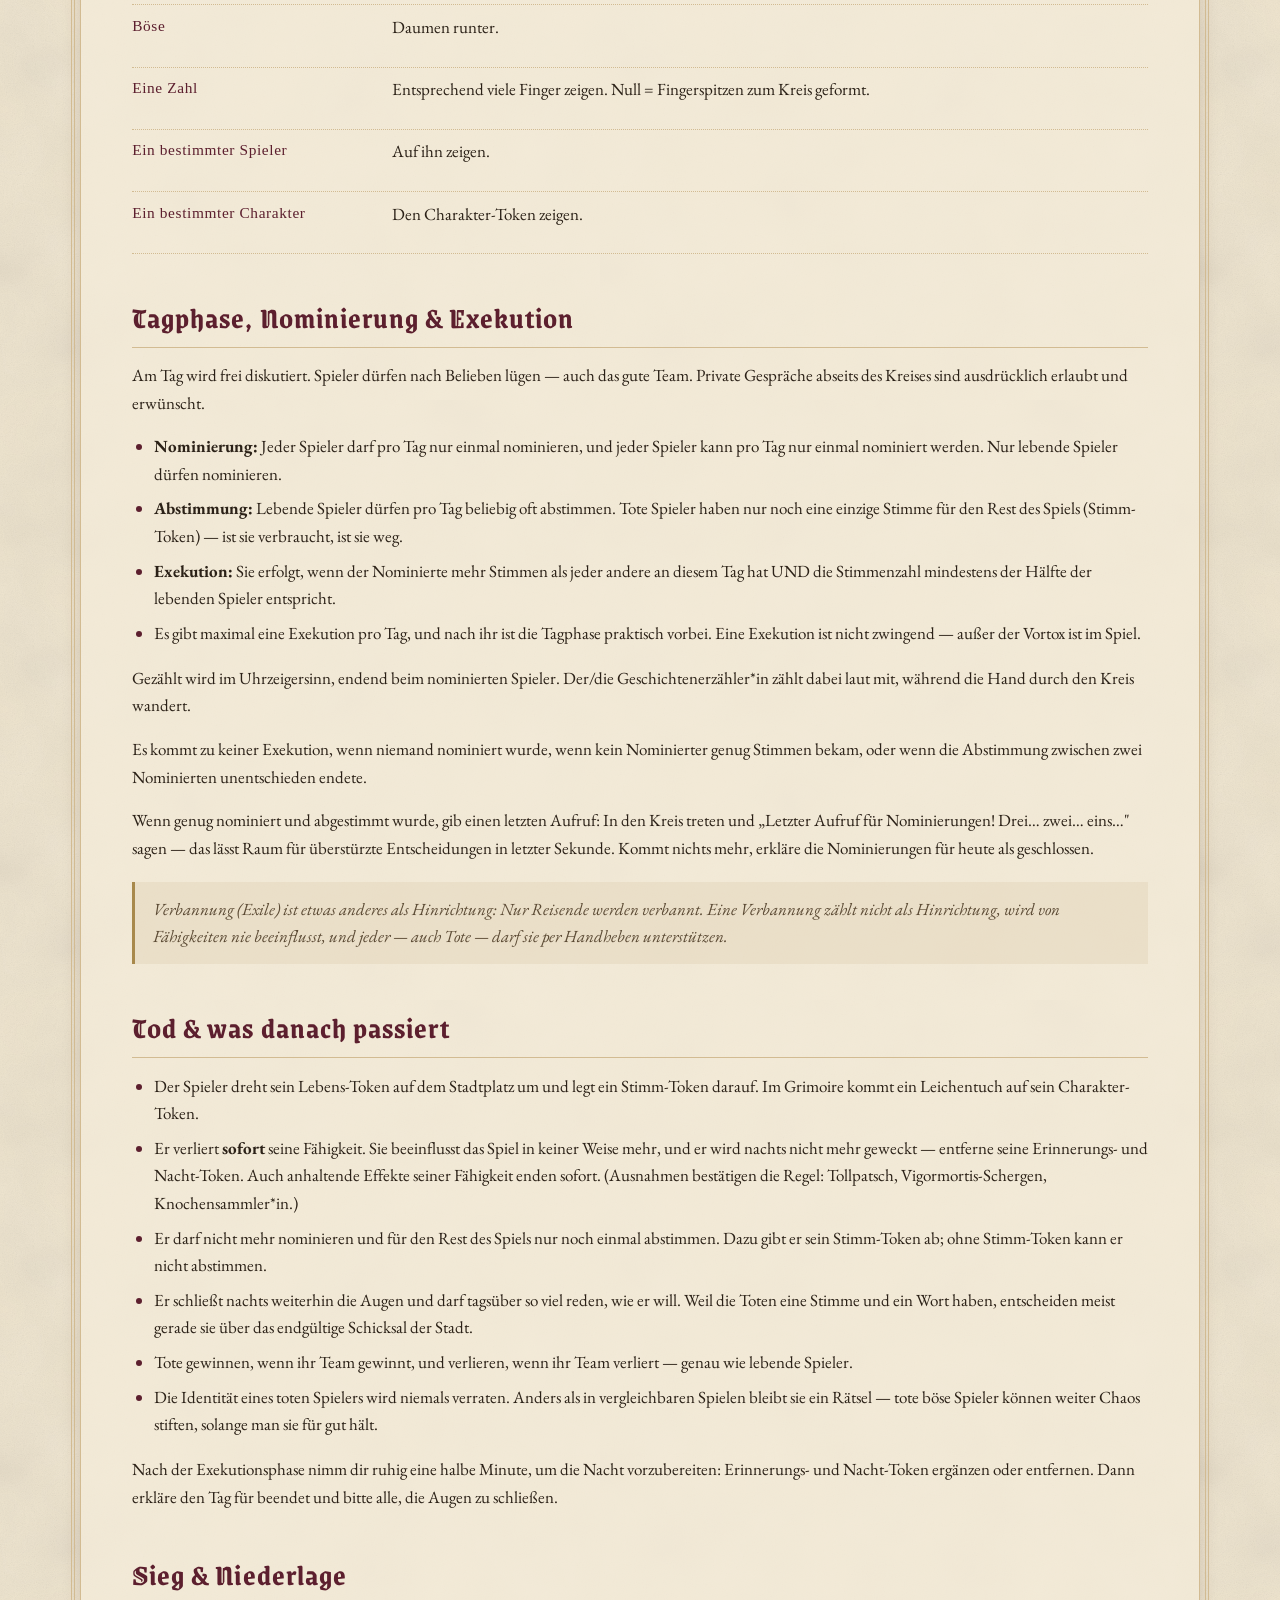
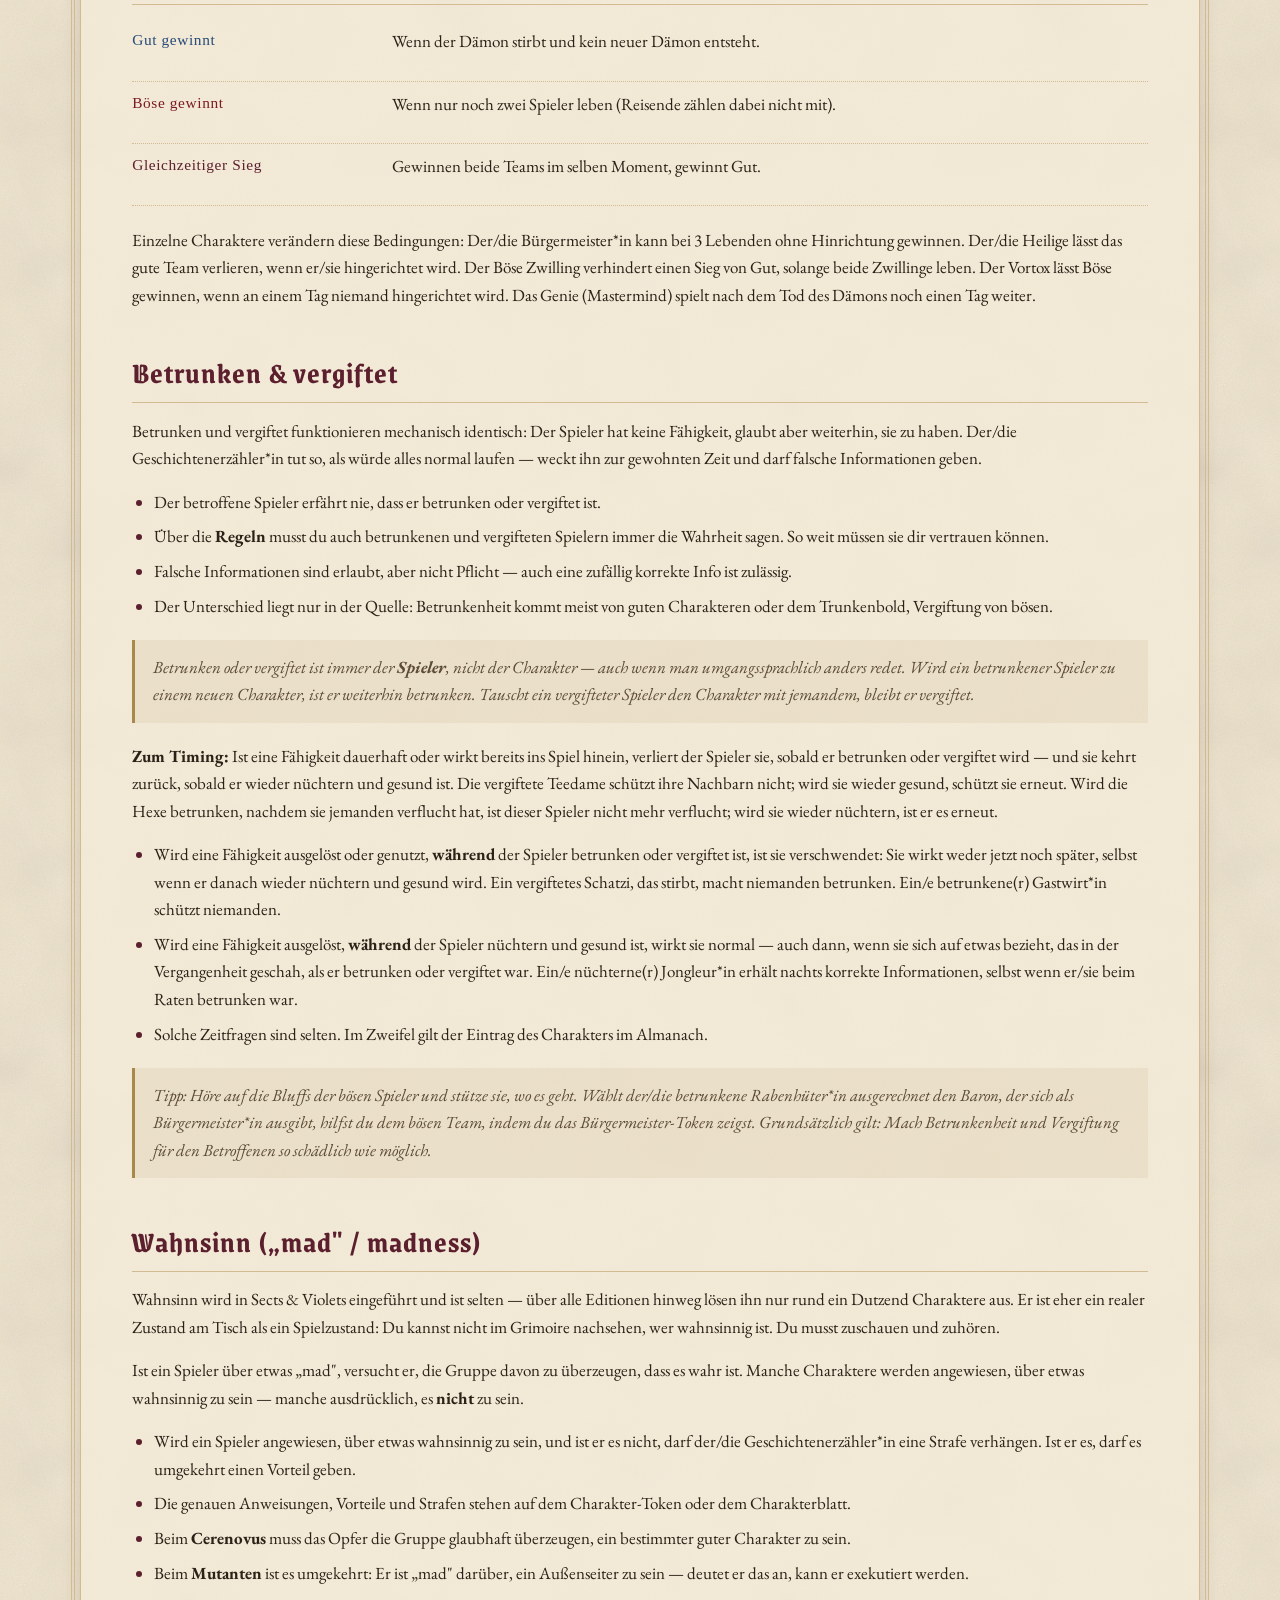
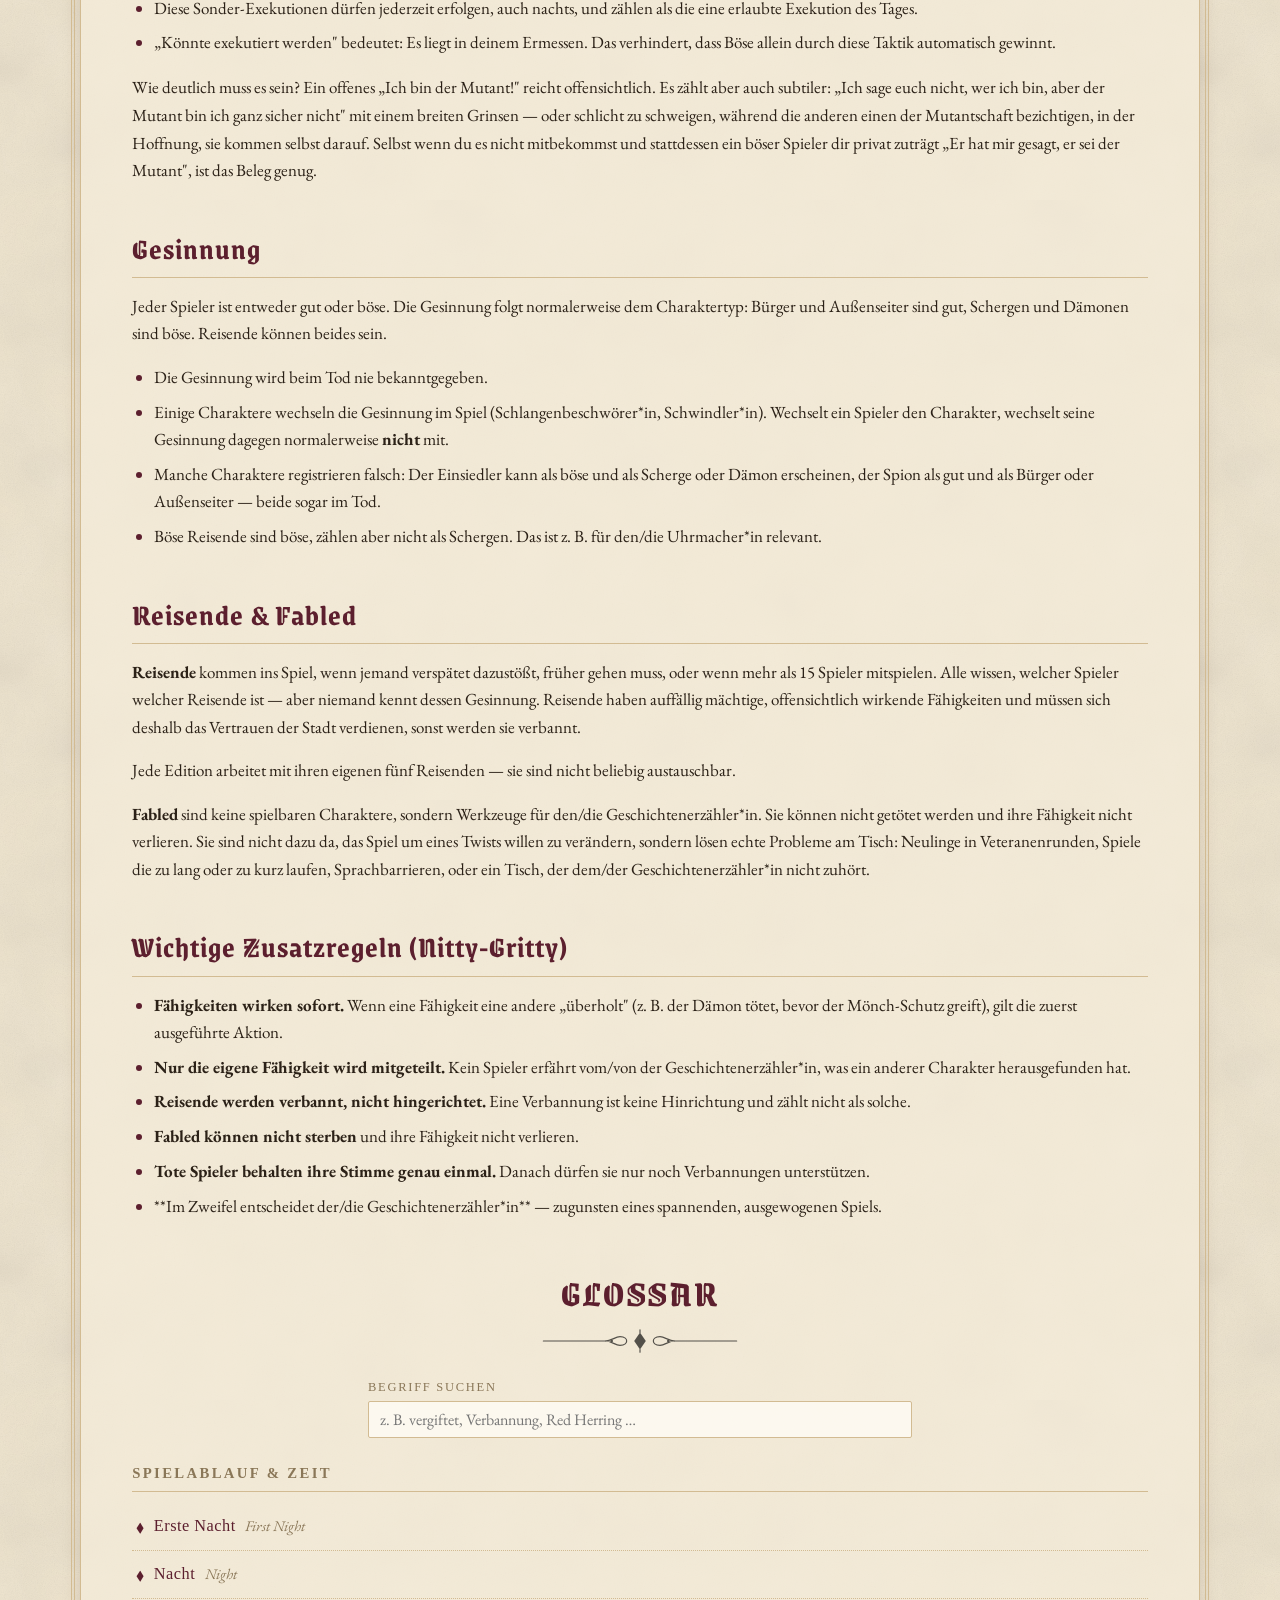
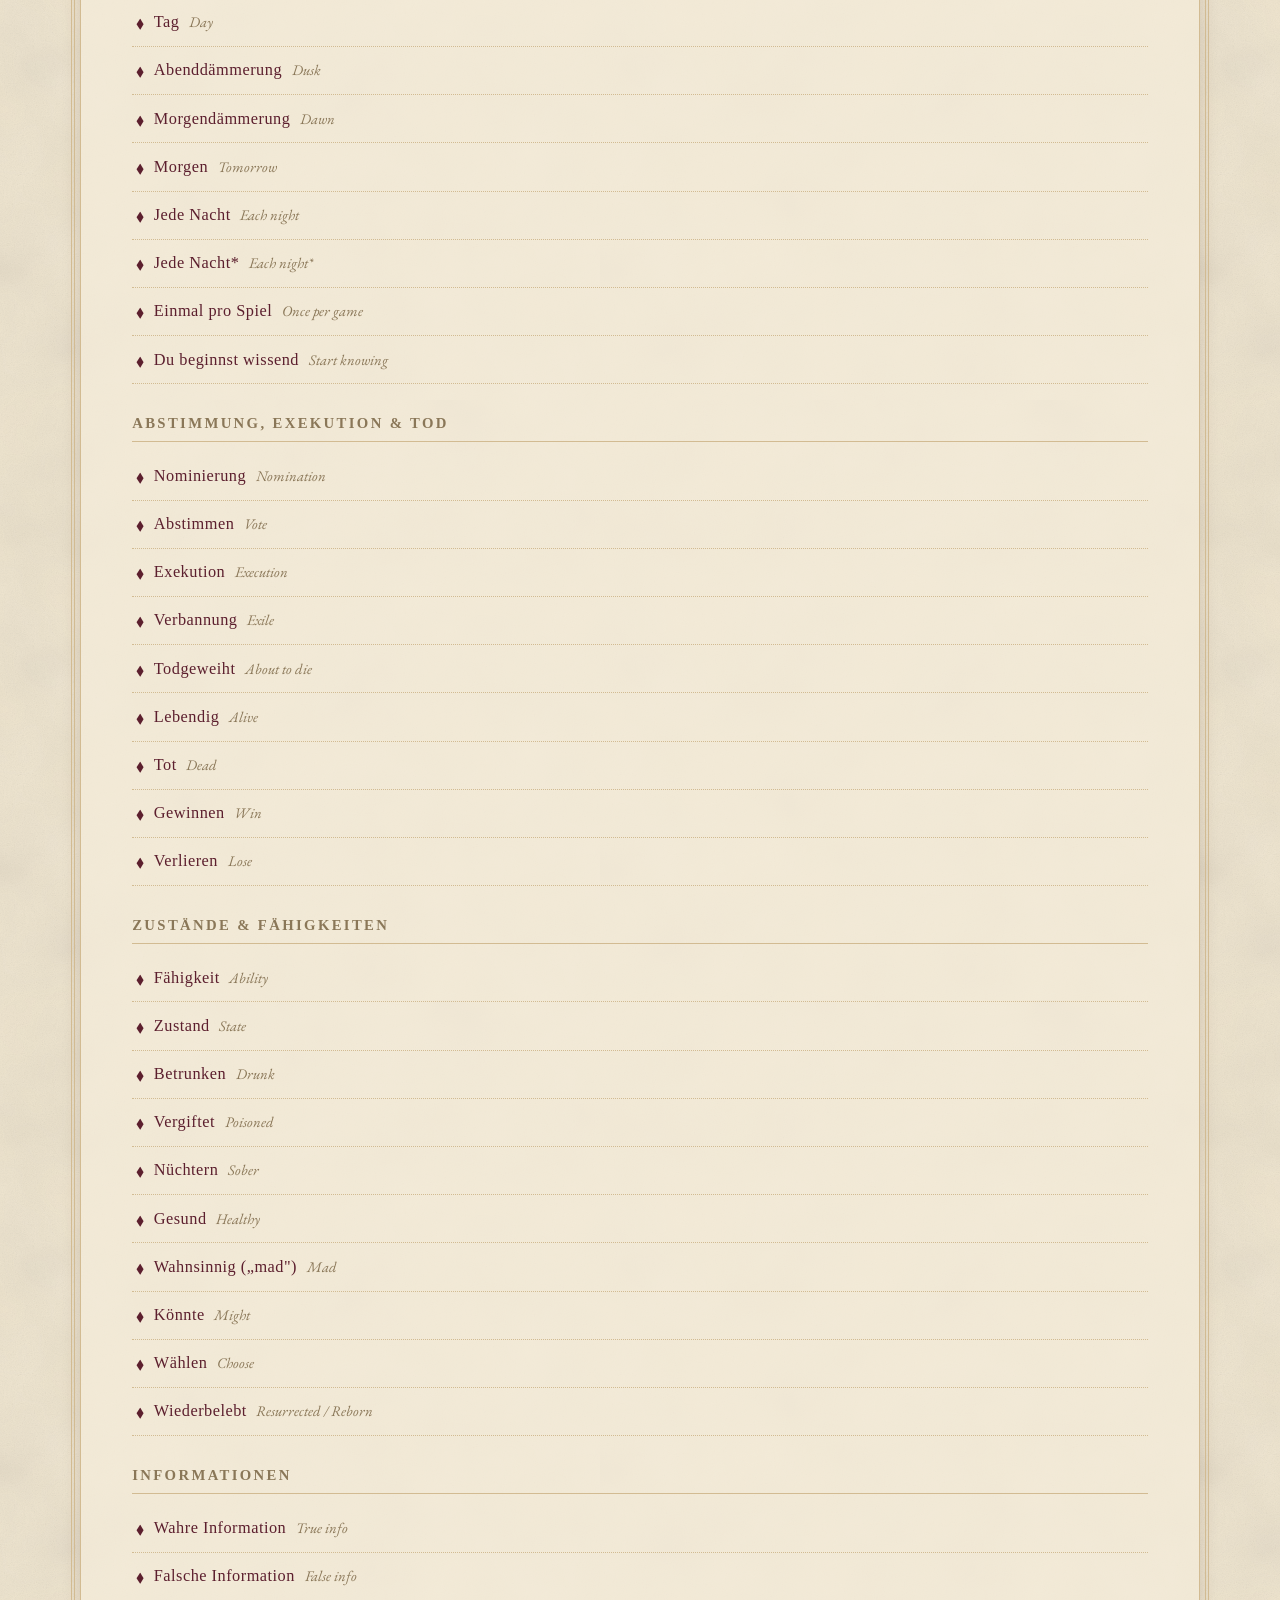
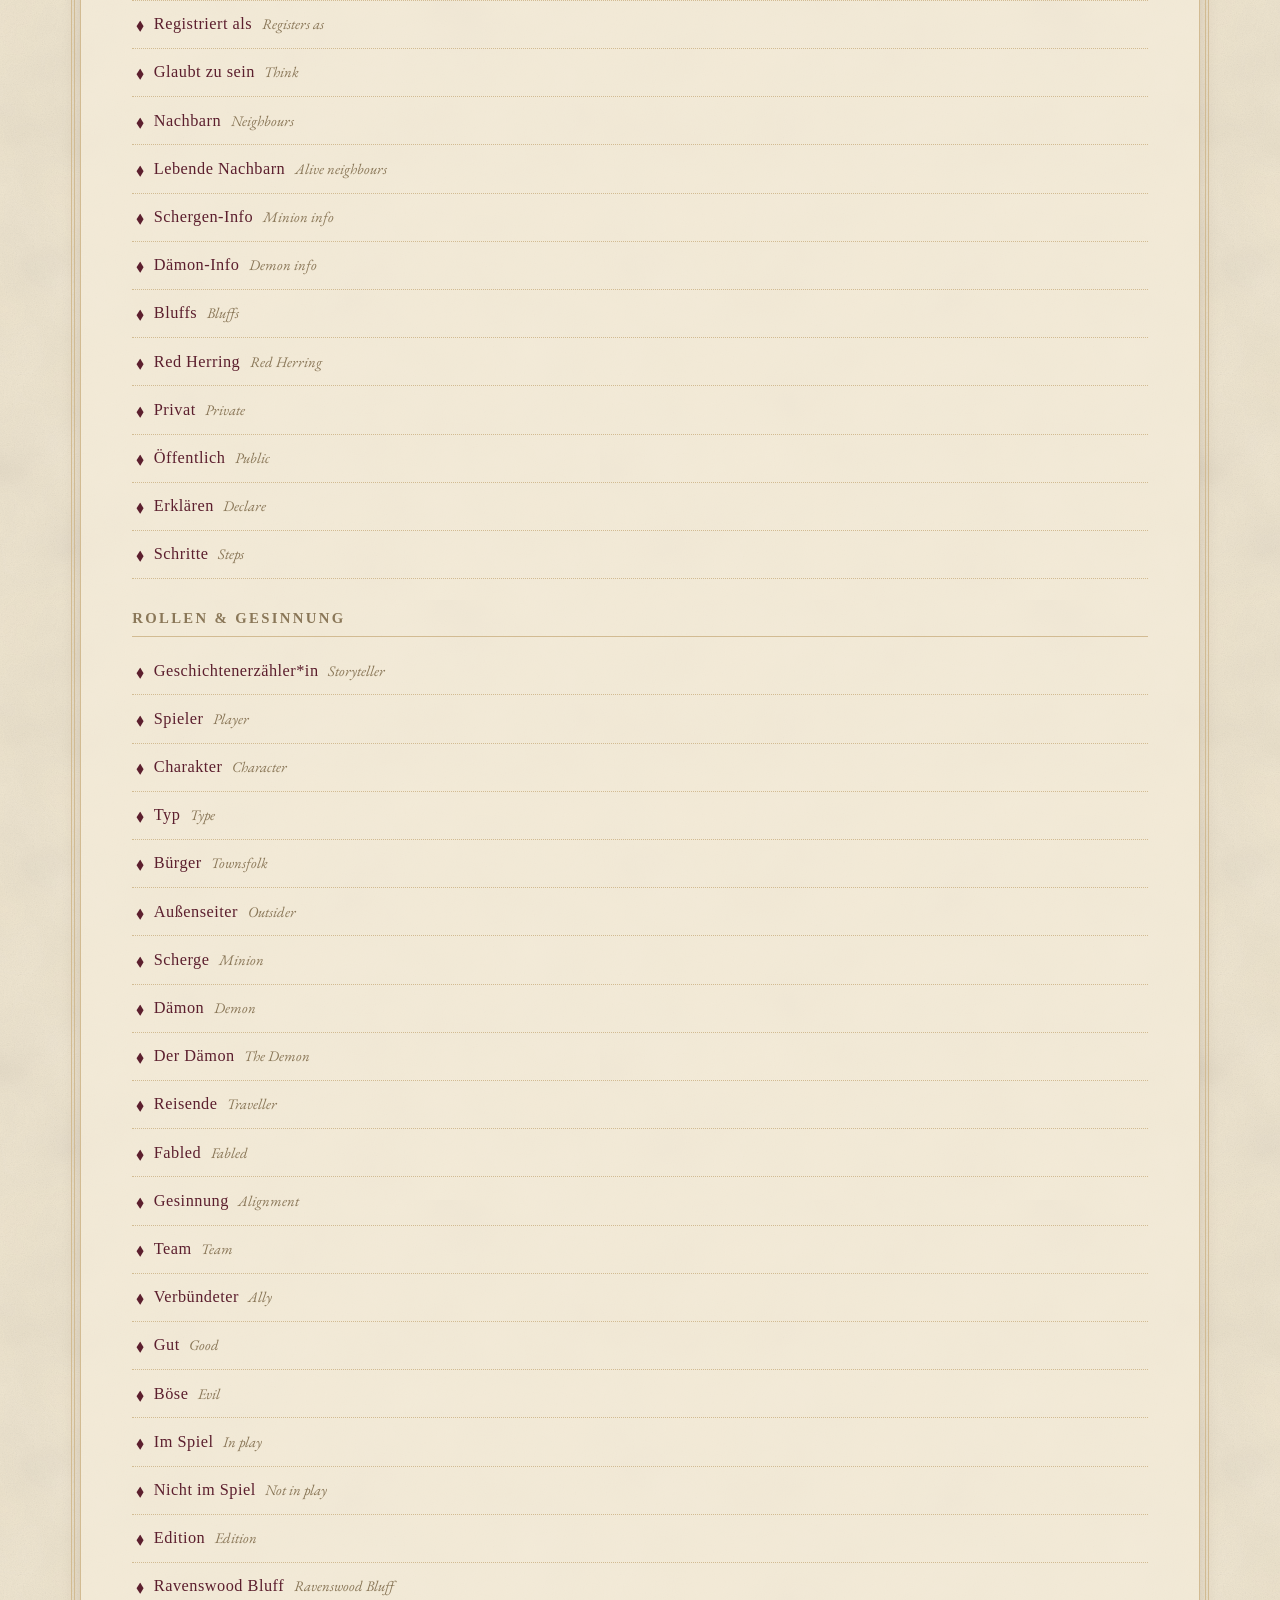
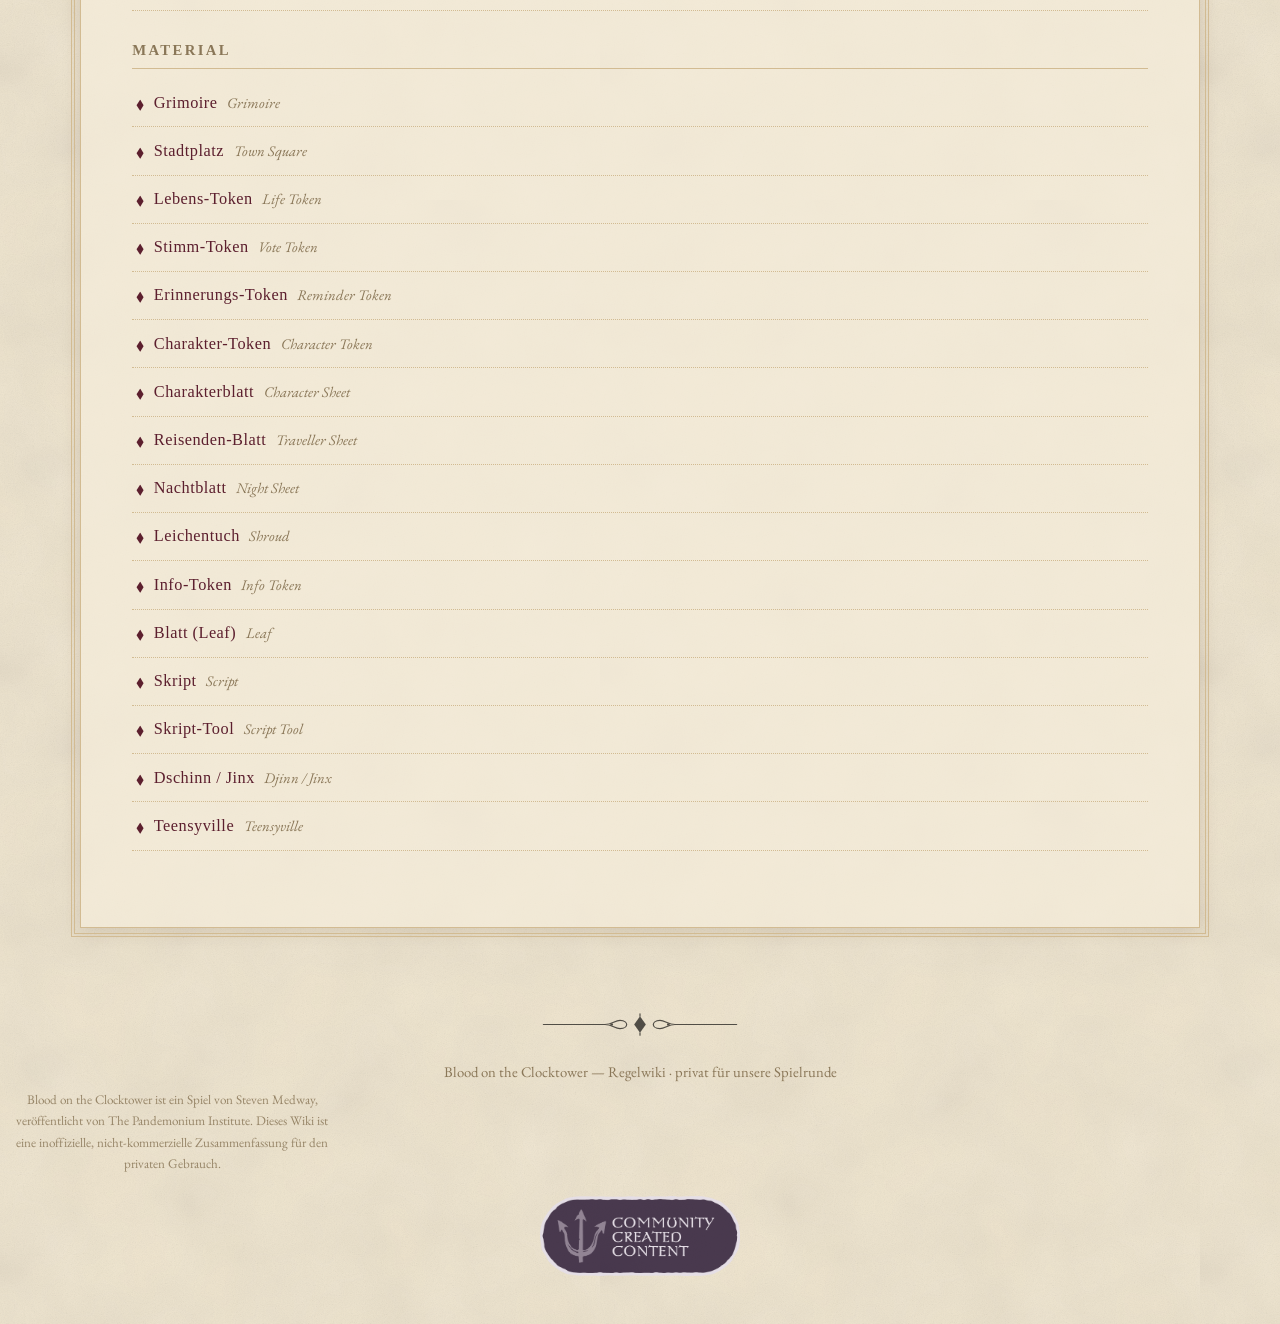
==== commit 0a50ae55: "Etappe 2: Termine-Tab mit Rollenwahl und Machbarkeits-Ampel Siebter Tab "Termine". Jeder kann eine A" ====
--- a/index.html
+++ b/index.html
@@ -46,6 +46,7 @@
     <button class="tab"           role="tab" id="tab-generator"   aria-selected="false" aria-controls="panel-generator"   data-tab="generator">Generator</button>
     <button class="tab"           role="tab" id="tab-skripte"     aria-selected="false" aria-controls="panel-skripte"     data-tab="skripte">Eigene Skripte</button>
     <button class="tab"           role="tab" id="tab-notizen"     aria-selected="false" aria-controls="panel-notizen"     data-tab="notizen">Notizen</button>
+    <button class="tab"           role="tab" id="tab-termine"     aria-selected="false" aria-controls="panel-termine"     data-tab="termine">Termine</button>
   </div>
 </nav>
 
@@ -230,6 +231,18 @@
     </div>
   </section>
 
+  <!-- ============================================ TERMINE -->
+  <section class="panel" id="panel-termine" role="tabpanel" aria-labelledby="tab-termine" data-panel="termine" hidden>
+    <div class="sheet">
+      <span class="sheet__tab">Termine</span>
+      <h2 class="section-heading">Terminplanung</h2>
+      <img class="fleuron fleuron--sm" src="assets/textures/fleuron.svg" alt="" aria-hidden="true">
+      <p class="lede">Jeder kann eine Abfrage starten. Beim Zusagen gibst du an, ob du leitest oder mitspielst — daraus rechnet die Seite, ob der Abend überhaupt zustande kommt.</p>
+
+      <div id="termine-root" aria-live="polite"></div>
+    </div>
+  </section>
+
 </main>
 
 <footer class="site-footer">
@@ -251,6 +264,7 @@
 <script src="js/scripts.js"></script>
 <script src="js/notes.js"></script>
 <script src="js/pdf-export.js"></script>
+<script src="js/termine.js"></script>
 <script src="js/app.js"></script>
 <script src="js/sw-register.js"></script>
 </body>
--- a/css/style.css
+++ b/css/style.css
@@ -1192,6 +1192,97 @@
 .pick--role[data-state="ruled"] .pick__name { text-decoration: line-through; }
 .pick--role[data-state="ruled"] .pick__icon { filter: grayscale(1); }
 
+/* Drei Bluffs sind voll — der Rest ist sichtbar, aber sichtlich gesperrt */
+.pick--role[data-state="blocked"] { opacity: .3; cursor: default; }
+.pick--role[data-state="blocked"]:hover { background: rgba(255,252,242,.55); transform: none; }
+
+/* ============================================================ Geheimer Bereich
+
+   „Nur für mich" statt „Dämon": Hieße der Bereich nach der Rolle, wäre schon
+   das Öffnen ein Verrat. So benutzt ihn jeder plausibel. */
+
+.secret {
+  margin: 0 0 1.4rem;
+  padding: .7rem .9rem;
+  border: 1.5px dashed var(--parchment-shade);
+  border-radius: var(--radius);
+  background: rgba(92,31,46,.045);
+}
+
+.secret__head { display: flex; align-items: center; gap: .6rem; }
+
+.secret__title {
+  margin: 0;
+  flex: 1 1 auto;
+  font-family: var(--font-caps);
+  font-size: .84rem;
+  letter-spacing: .18em;
+  text-transform: uppercase;
+  color: var(--ink-soft);
+}
+
+/* Zeigt an, dass etwas drinsteht, ohne zu verraten was */
+.secret__dot {
+  width: .5rem; height: .5rem; border-radius: 50%;
+  background: var(--bordeaux); opacity: .55; flex: 0 0 auto;
+}
+
+.secret__eye { display: grid; place-items: center; color: var(--bordeaux); }
+
+.secret__closed {
+  margin: .5rem 0 0;
+  font-size: .88rem;
+  font-style: italic;
+  color: var(--ink-faint);
+}
+
+.secret__hint {
+  margin: .6rem 0 .9rem;
+  font-size: .82rem;
+  font-style: italic;
+  color: var(--ink-faint);
+}
+
+.secret__row {
+  display: flex; align-items: center; justify-content: space-between;
+  gap: .6rem; flex-wrap: wrap; margin-bottom: .5rem;
+}
+
+/* Eigene Klassennamen: .bluff und .bluffs gehören schon der Bluff-Anzeige
+   im Generator, die sieht ganz anders aus (Pillen statt Kacheln). */
+.sbluffs {
+  display: grid;
+  grid-template-columns: repeat(3, 1fr);
+  gap: .5rem;
+  margin-bottom: .9rem;
+}
+
+.sbluff {
+  display: flex; flex-direction: column; align-items: center; gap: .3rem;
+  padding: .5rem .3rem;
+  border: 1.5px solid var(--good);
+  border-radius: var(--radius);
+  background: var(--good-wash);
+  text-align: center;
+}
+
+.sbluff__icon { width: 38px; height: 38px; object-fit: contain; }
+
+.sbluff__name {
+  font-size: .82rem; line-height: 1.2;
+  color: var(--ink); font-weight: 600;
+  overflow-wrap: anywhere;
+}
+
+.sbluff--empty {
+  border-style: dashed;
+  border-color: var(--parchment-shade);
+  background: transparent;
+  min-height: 74px;
+  justify-content: center;
+}
+.sbluff--empty .sbluff__name { color: var(--ink-faint); font-weight: 400; font-style: italic; }
+
 /* ============================================================ Fußbereich */
 
 .site-footer {
@@ -1305,3 +1396,107 @@
 }
 
 @media print { .sw-update { display: none !important; } }
+
+/* ============================================================ Terminplanung
+
+   Der einzige Bereich, dessen Daten das Gerät verlassen. Deshalb zuerst
+   das Gruppenwort-Tor, danach Liste, Anlegen und Abstimmen. */
+
+.tor {
+  max-width: 30rem; margin: 1rem auto; padding: 1.4rem;
+  border: 1.5px dashed var(--parchment-shade); border-radius: var(--radius);
+  background: rgba(92,31,46,.04); text-align: center;
+}
+.tor__titel {
+  margin: 0 0 .5rem; font-family: var(--font-display); font-weight: 700;
+  font-size: 1.35rem; color: var(--bordeaux);
+}
+.tor__text { margin: 0 0 1rem; font-size: .94rem; color: var(--ink-soft); }
+.tor__form { display: flex; gap: .5rem; flex-wrap: wrap; justify-content: center; }
+.tor__form input { flex: 1 1 12rem; }
+
+.termine-kopf { margin-bottom: 1.2rem; }
+.termine-meta { margin: 0 0 1rem; font-size: .9rem; color: var(--ink-faint); }
+.termine-aktionen {
+  display: flex; align-items: center; gap: .8rem; flex-wrap: wrap; margin-top: 1.2rem;
+}
+.termine-status { font-size: .9rem; color: var(--ink-soft); font-style: italic; }
+
+.section-sub {
+  margin: 1.6rem 0 .7rem; font-family: var(--font-caps);
+  font-size: .82rem; letter-spacing: .16em; text-transform: uppercase;
+  color: var(--bordeaux);
+}
+
+/* Eine Zeile in der Abfragenliste */
+.pollrow {
+  display: flex; align-items: center; gap: .7rem; width: 100%;
+  appearance: none; cursor: pointer; text-align: left;
+  margin-bottom: .5rem; padding: .7rem .9rem;
+  border: 1.5px solid var(--parchment-shade); border-radius: var(--radius);
+  background: rgba(255,252,244,.6); font-family: var(--font-body);
+  min-height: 44px;
+}
+.pollrow:hover { background: var(--parchment-warm); }
+.pollrow__titel { flex: 1 1 auto; font-weight: 600; color: var(--ink); }
+.pollrow__meta { font-size: .86rem; color: var(--ink-faint); }
+
+.pill {
+  font-family: var(--font-caps); font-size: .68rem; letter-spacing: .12em;
+  text-transform: uppercase; padding: .2rem .55rem; border-radius: 999px;
+  border: 1px solid currentColor; flex: 0 0 auto;
+}
+.pill--offen { color: var(--good); }
+.pill--fest  { color: var(--bordeaux); }
+.pill--ab    { color: var(--ink-faint); }
+
+/* Formular zum Anlegen */
+.tvorschlaege { display: grid; gap: .5rem; margin: .3rem 0 .8rem; }
+.tvorschlag {
+  display: grid; gap: .4rem;
+  grid-template-columns: minmax(8rem, 1fr) minmax(5rem, auto) minmax(7rem, 1fr) auto;
+  align-items: center;
+}
+@media (max-width: 560px) {
+  .tvorschlag { grid-template-columns: 1fr 1fr; }
+  .tvorschlag [data-feld="label"] { grid-column: 1 / -1; }
+}
+
+.mein-block {
+  padding: .9rem; margin-bottom: 1.2rem;
+  border: 1.5px solid var(--parchment-shade); border-radius: var(--radius);
+  background: rgba(255,252,244,.5);
+}
+.rollen { margin-top: .3rem; }
+
+/* Ein Terminvorschlag mit Ampel */
+.tbloecke { display: grid; gap: .9rem; }
+
+.tblock {
+  padding: .9rem 1rem; border-radius: var(--radius);
+  border: 1.5px solid var(--parchment-shade);
+  border-left: 5px solid var(--ink-faint);
+  background: rgba(255,252,244,.6);
+}
+.tblock[data-stufe="gruen"] { border-left-color: var(--good);     background: var(--good-wash); }
+.tblock[data-stufe="gelb"]  { border-left-color: var(--gold);     background: rgba(168,137,76,.10); }
+.tblock[data-stufe="rot"]   { border-left-color: var(--evil);     background: var(--evil-wash); }
+.tblock[data-stufe="warn"]  { border-left-color: var(--bordeaux); background: rgba(92,31,46,.08); }
+
+.tblock__kopf { display: flex; align-items: baseline; gap: .6rem; flex-wrap: wrap; }
+.tblock__datum { font-family: var(--font-display); font-size: 1.14rem; color: var(--ink); }
+.tblock__ort { font-size: .88rem; color: var(--ink-faint); font-style: italic; }
+
+.tblock__lage { margin: .45rem 0 .3rem; font-weight: 600; color: var(--ink); }
+.tblock__verteilung {
+  display: block; margin-top: .2rem;
+  font-weight: 400; font-size: .88rem; color: var(--ink-soft);
+}
+.tblock__namen { margin: .15rem 0; font-size: .9rem; color: var(--ink-soft); }
+.tblock__namen--vielleicht { color: var(--ink-faint); }
+
+.antwortwahl { margin-top: .7rem; width: fit-content; background: rgba(255,252,244,.75); }
+.antwortwahl .seg__btn.is-active { color: var(--parchment); }
+.antwortwahl .seg__btn.is-active[data-antwort="ja"]         { background: var(--good); }
+.antwortwahl .seg__btn.is-active[data-antwort="vielleicht"] { background: var(--gold); }
+.antwortwahl .seg__btn.is-active[data-antwort="nein"]       { background: var(--evil); }
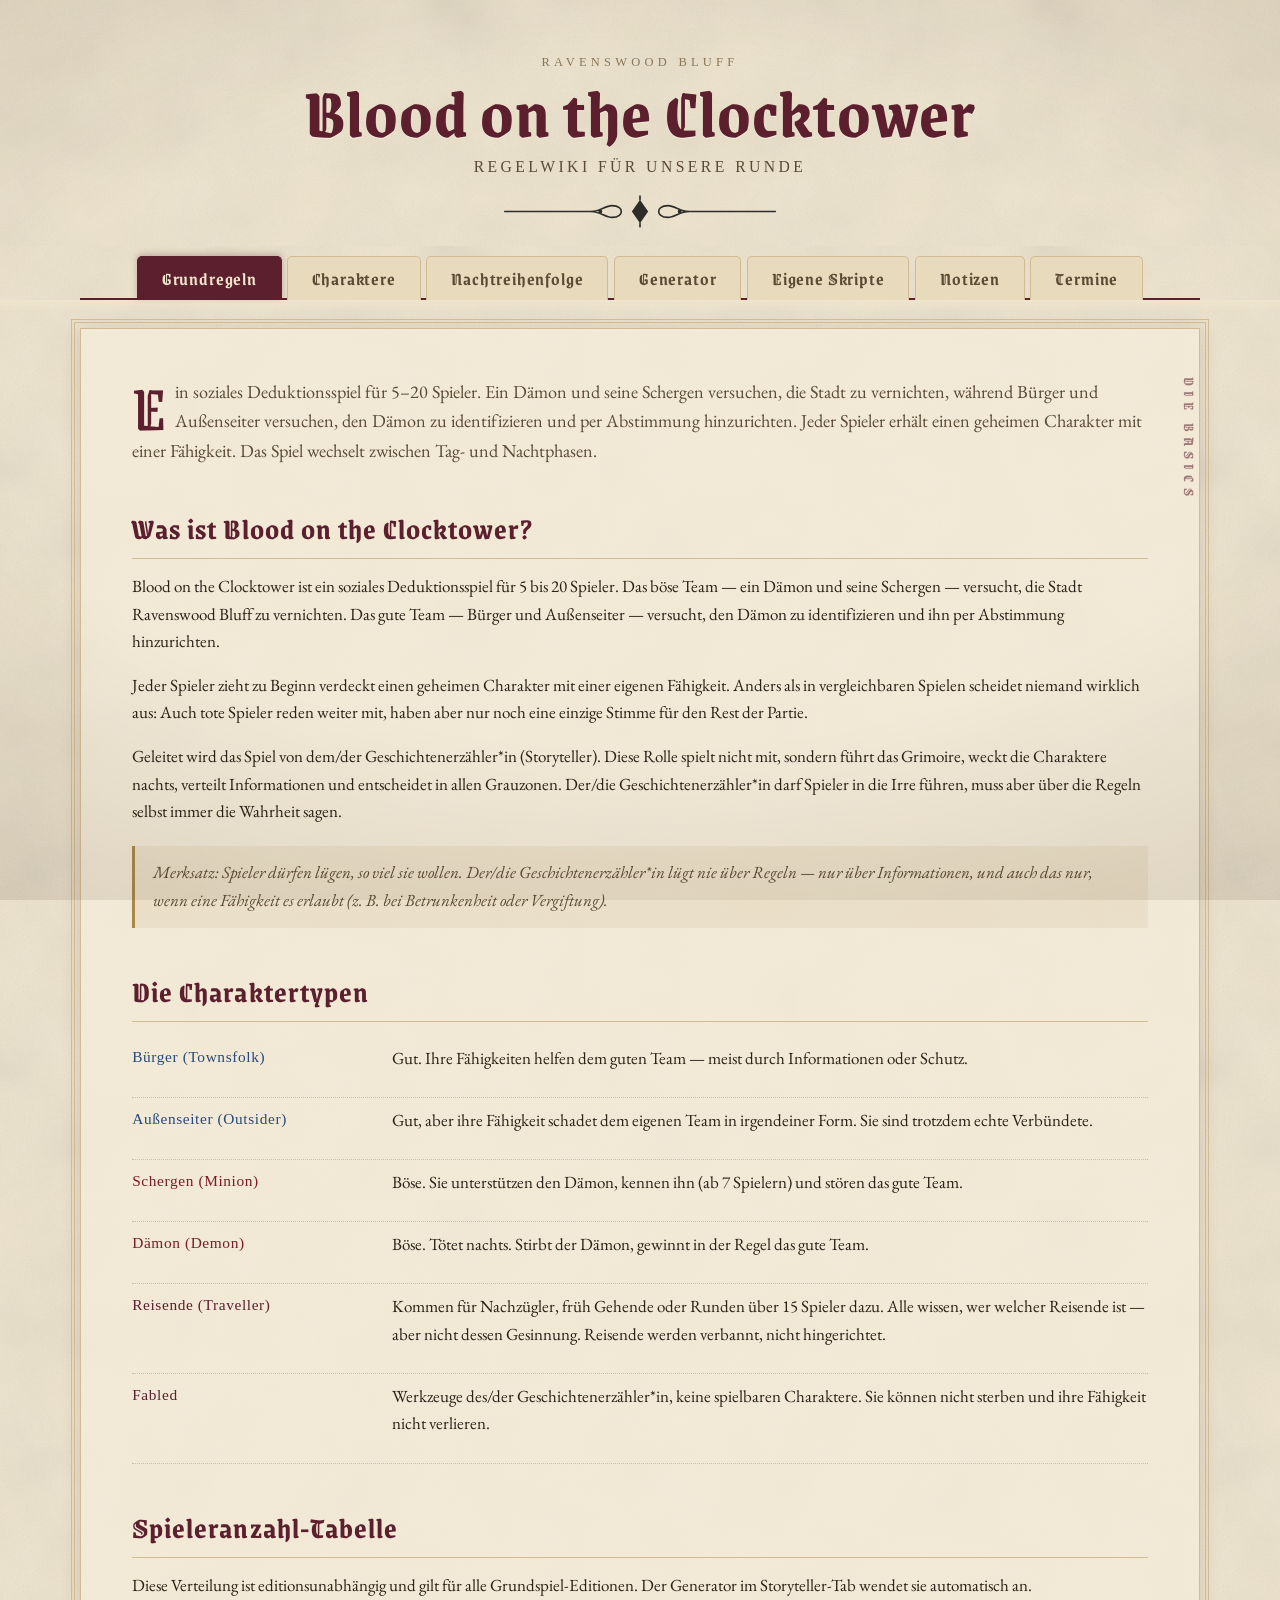
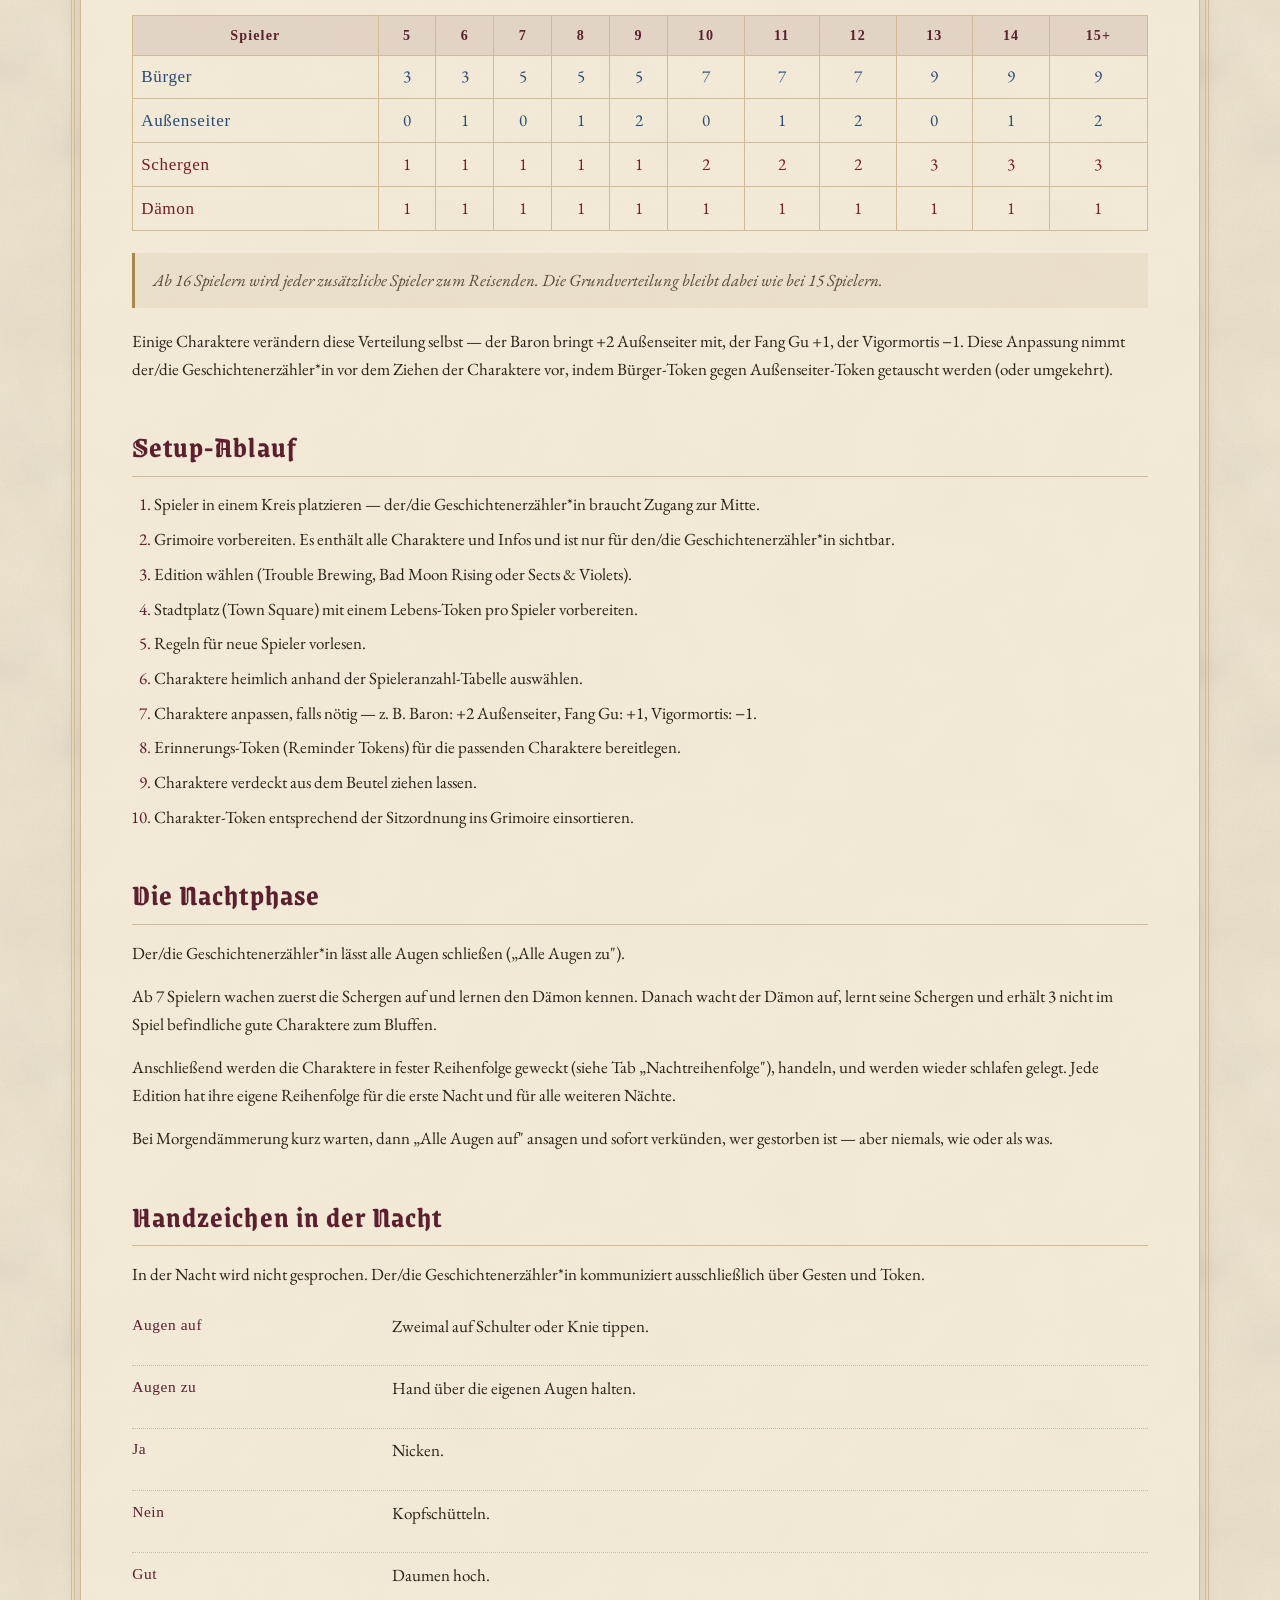
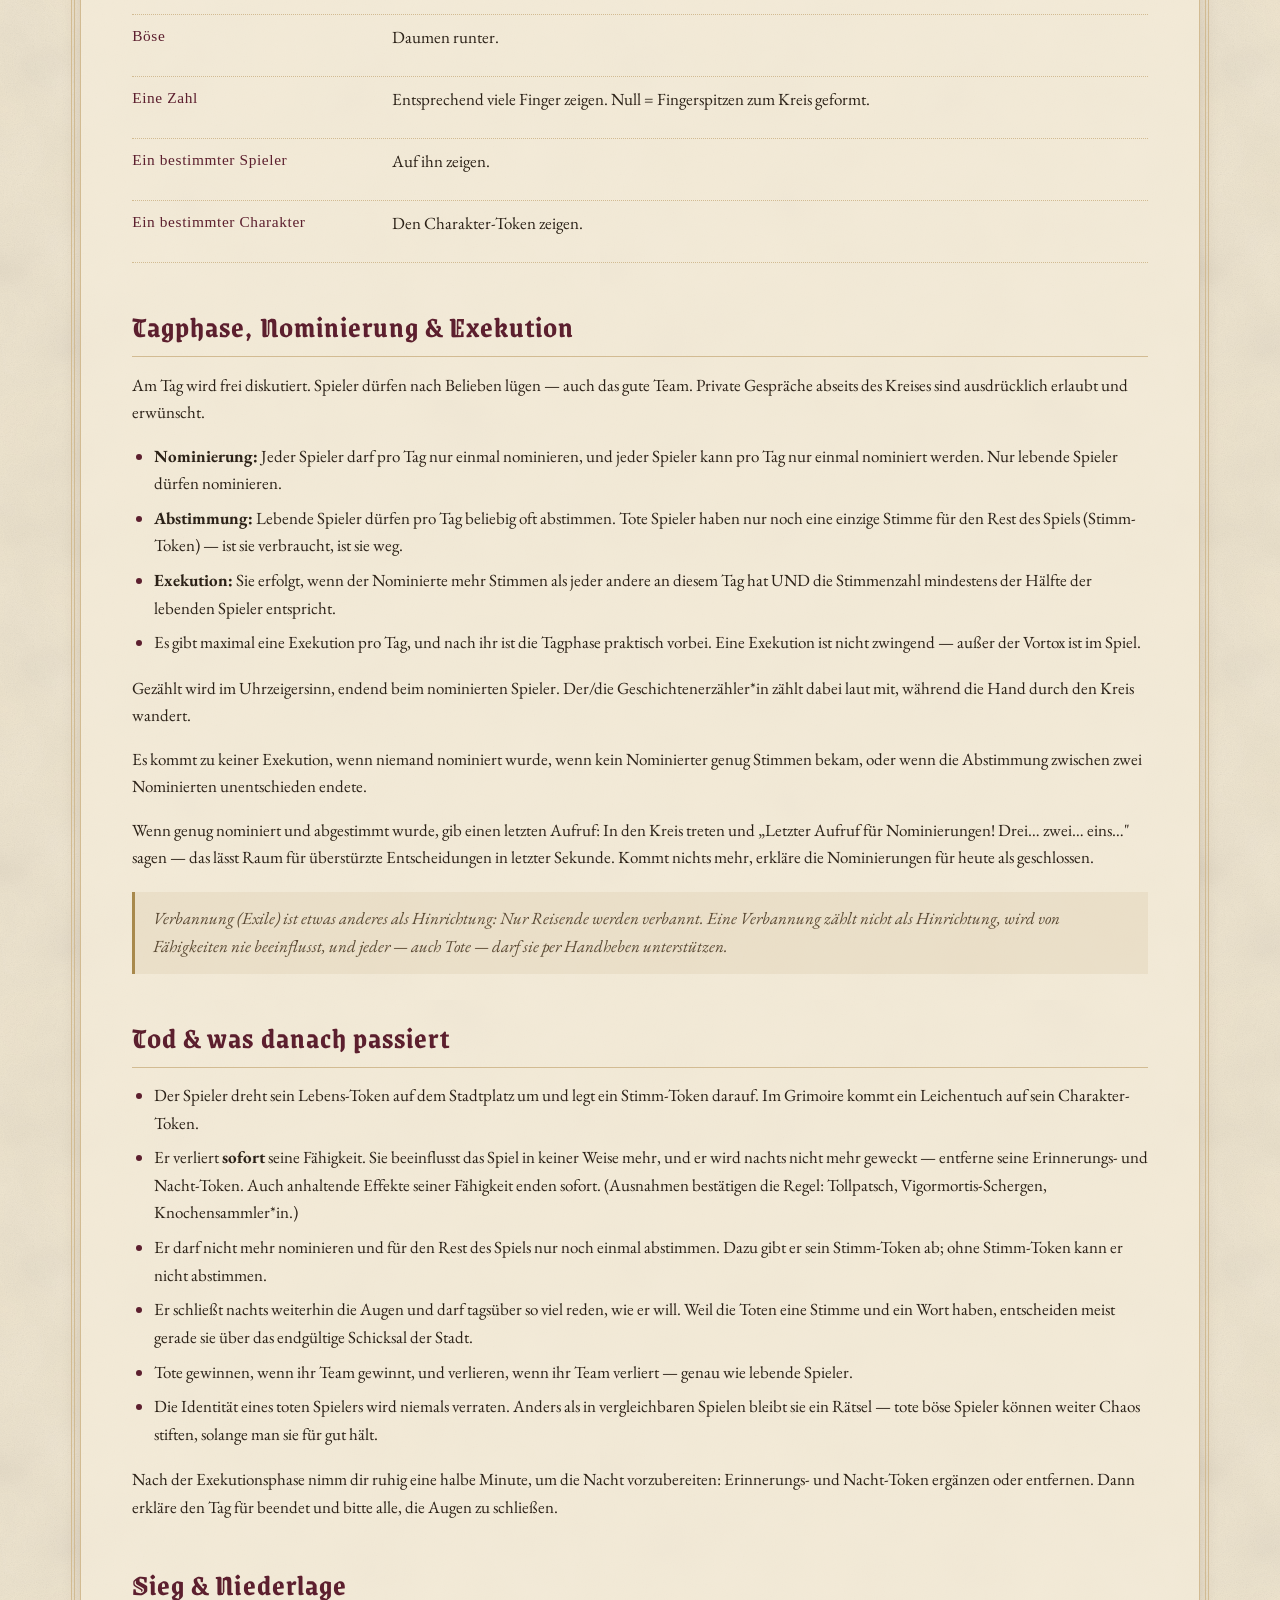
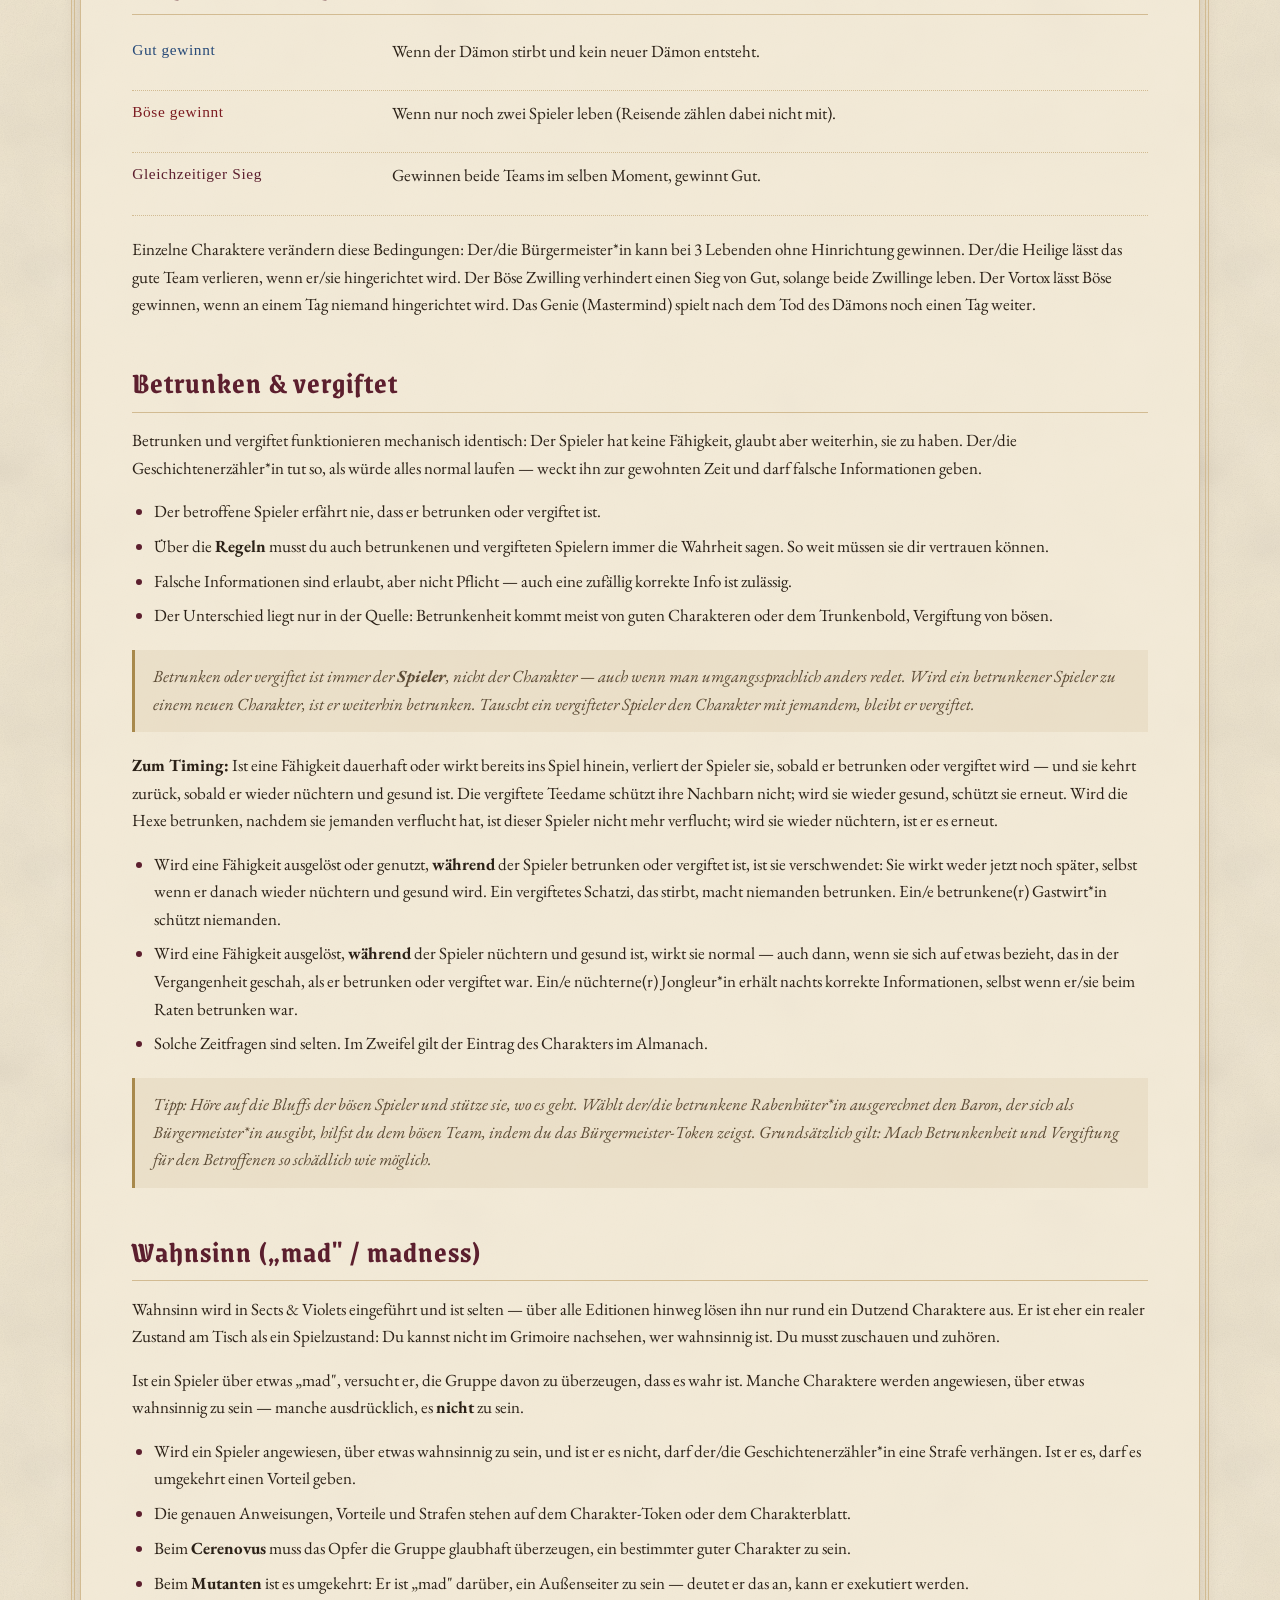
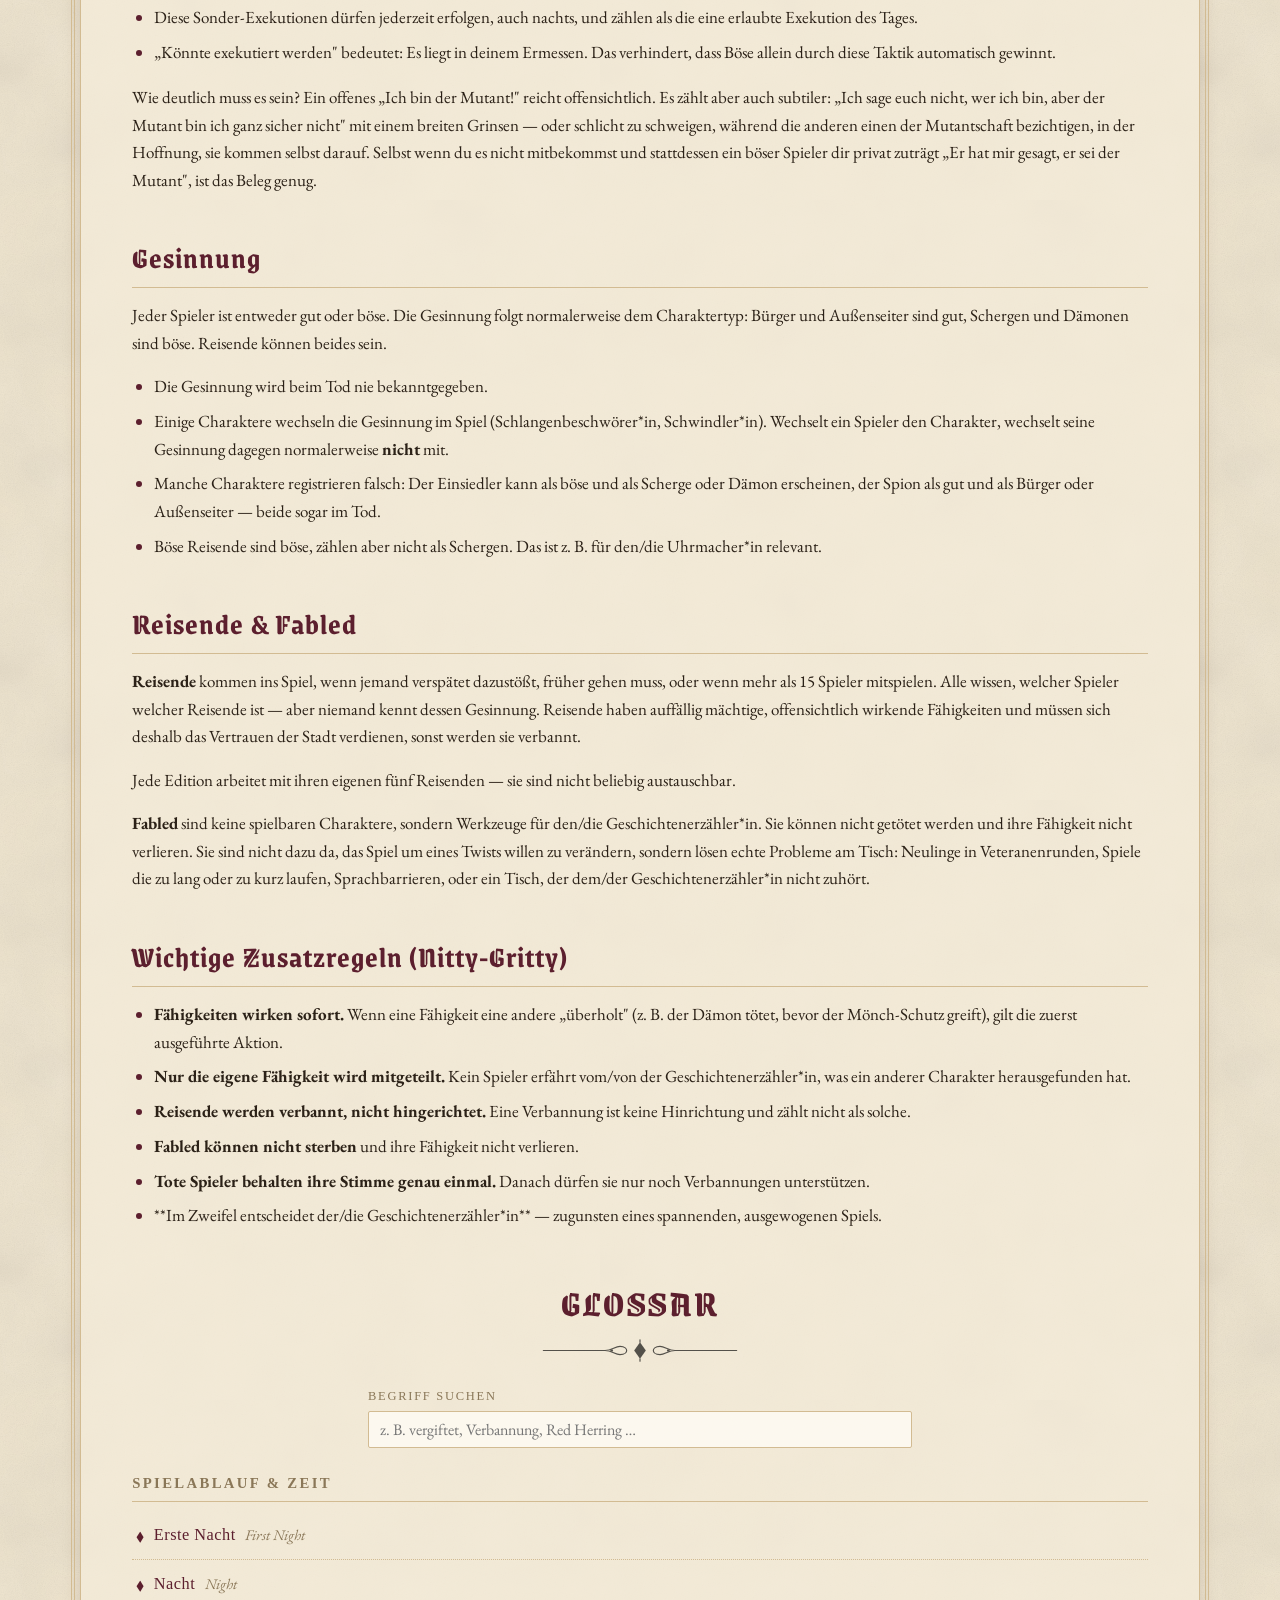
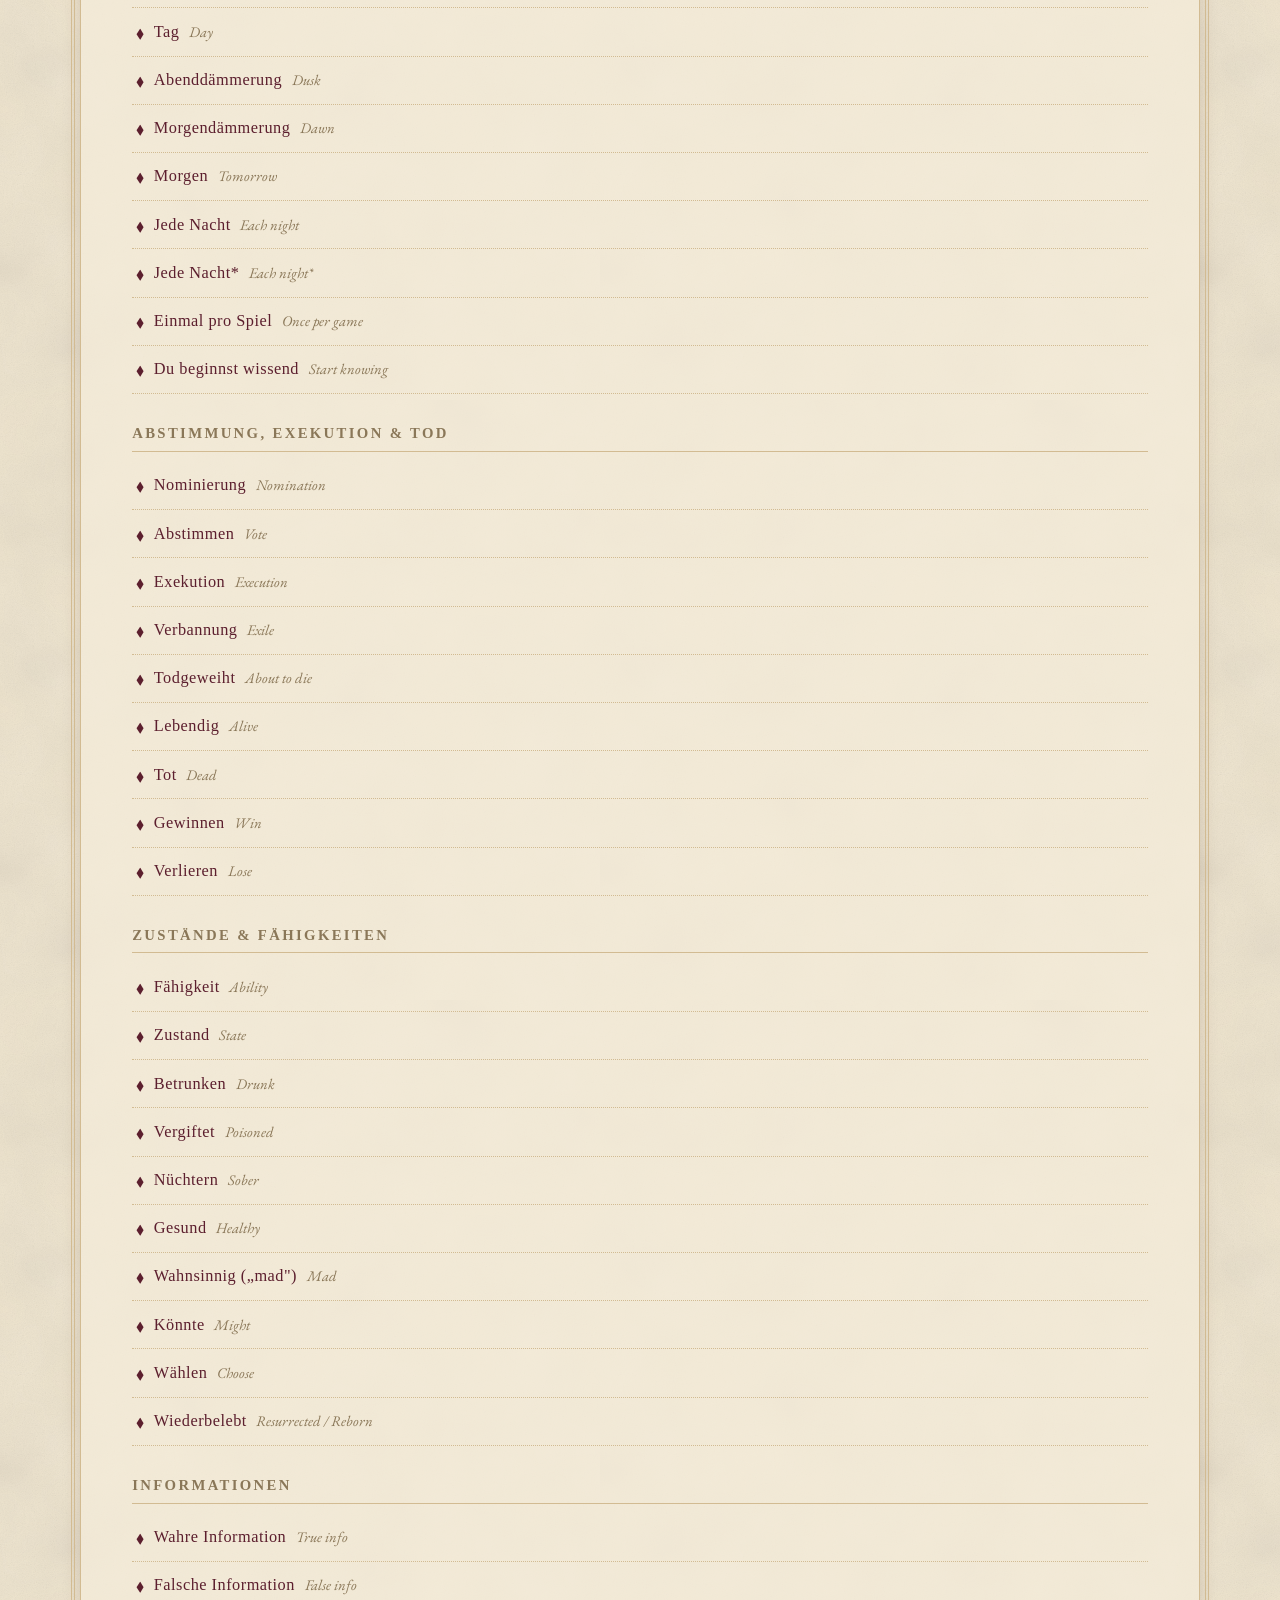
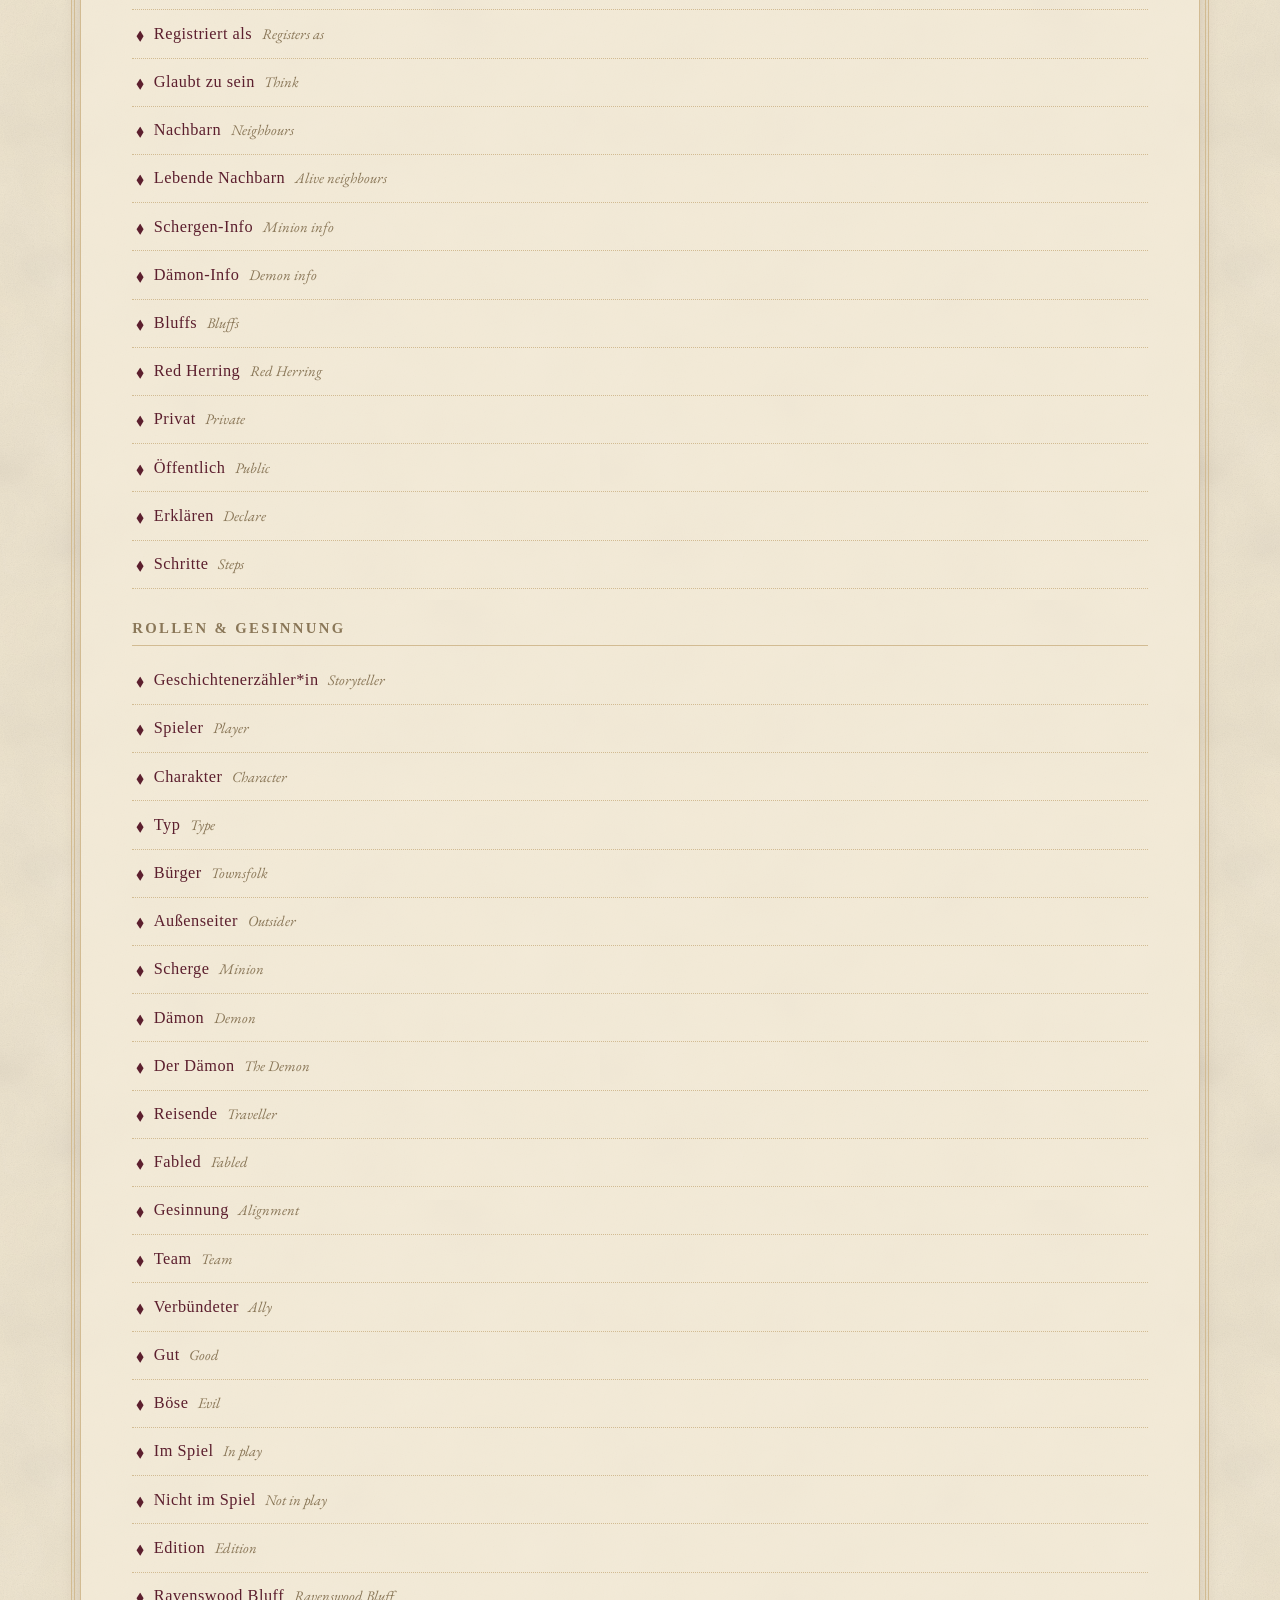
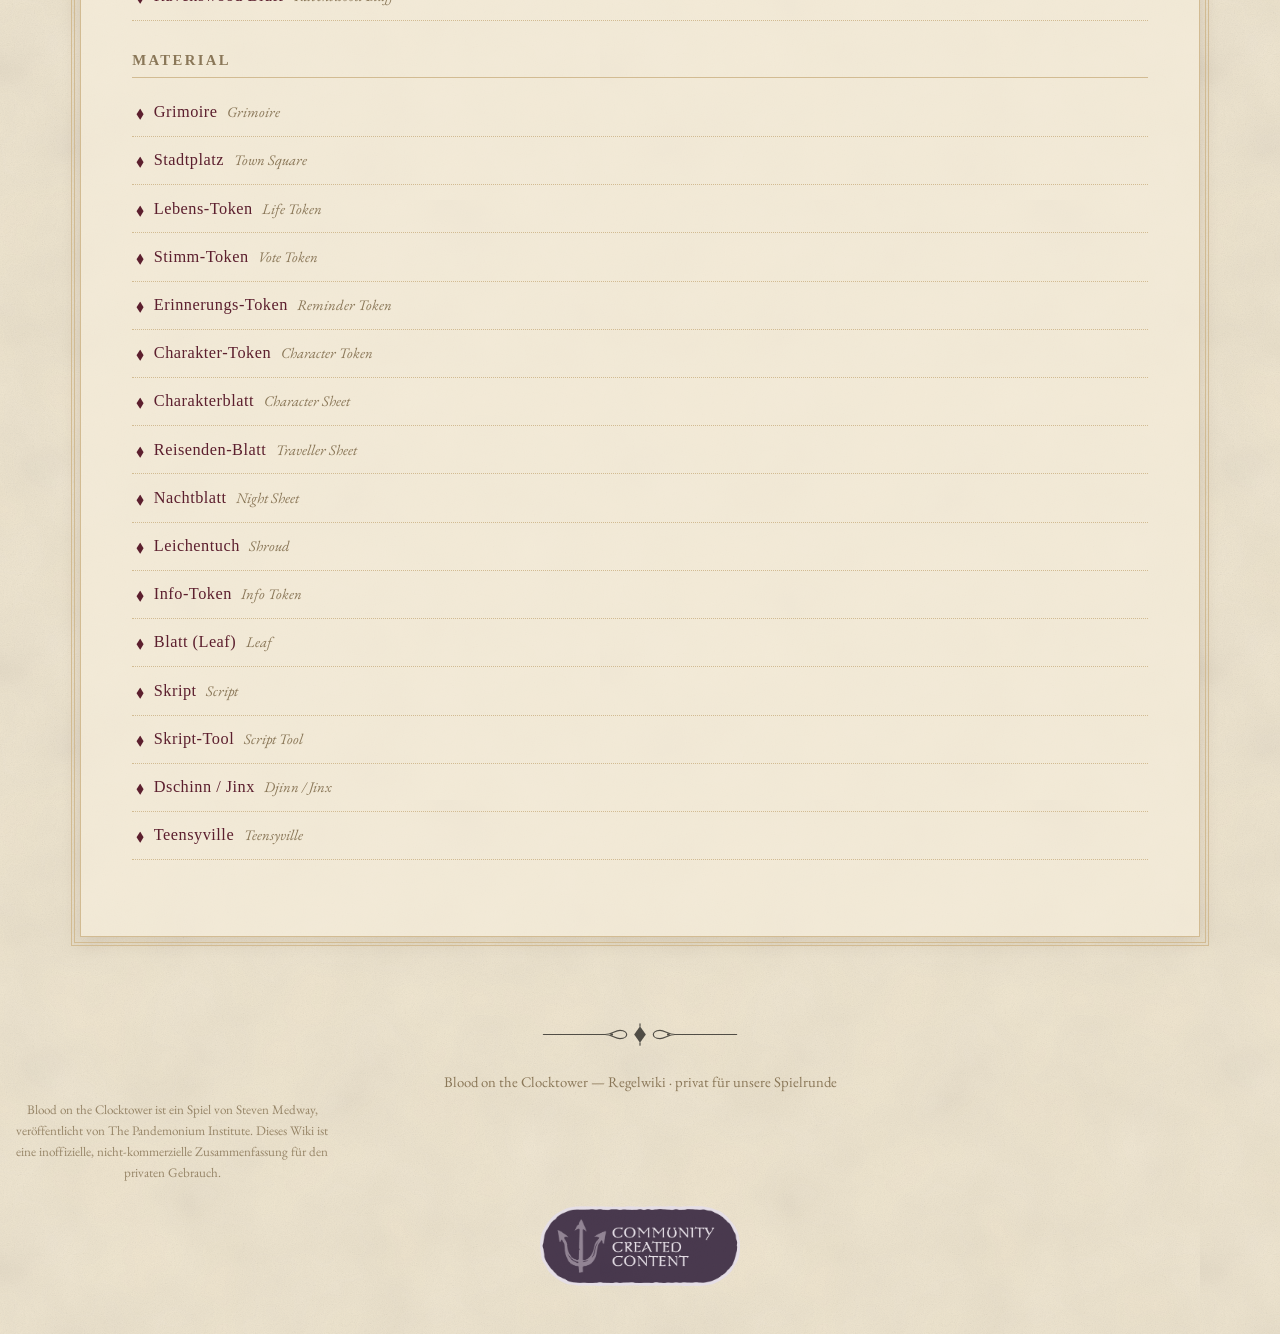
==== commit 9cac3ac1: "Etappe 3: Banner auf allen Tabs und Text fuer WhatsApp Das Banner liegt zwischen Kopfbereich und Tab" ====
--- a/index.html
+++ b/index.html
@@ -38,6 +38,10 @@
   </div>
 </header>
 
+<!-- Wird von termine.js gefüllt, sobald das Gruppenwort eingegeben wurde.
+     Ohne laufende Abfrage, ohne Netz oder ohne Gruppenwort bleibt es leer. -->
+<div class="banner" id="termine-banner" hidden></div>
+
 <nav class="tabs" aria-label="Hauptbereiche">
   <div class="tabs__inner" role="tablist">
     <button class="tab is-active" role="tab" id="tab-regeln"      aria-selected="true"  aria-controls="panel-regeln"      data-tab="regeln">Grundregeln</button>
--- a/css/style.css
+++ b/css/style.css
@@ -1500,3 +1500,66 @@
 .antwortwahl .seg__btn.is-active[data-antwort="ja"]         { background: var(--good); }
 .antwortwahl .seg__btn.is-active[data-antwort="vielleicht"] { background: var(--gold); }
 .antwortwahl .seg__btn.is-active[data-antwort="nein"]       { background: var(--evil); }
+
+/* ------------------------------------------------ Banner über den Tabs
+
+   Liegt zwischen Kopfbereich und Tableiste und ist damit auf jedem Tab
+   sichtbar. Scrollt bewusst mit weg — es ist eine Ankündigung, kein
+   Bedienelement, das immer im Bild bleiben muss. */
+
+.banner {
+  max-width: var(--sheet-max);
+  margin: 0 auto .6rem;
+  padding: 0 1rem;
+  display: grid;
+  gap: .4rem;
+}
+
+.banner__zeile {
+  display: flex; align-items: center; gap: .6rem; width: 100%;
+  appearance: none; cursor: pointer; text-align: left;
+  padding: .6rem .9rem;
+  border: 1.5px solid var(--bordeaux);
+  border-radius: var(--radius);
+  background: rgba(92,31,46,.08);
+  color: var(--ink);
+  font-family: var(--font-body); font-size: .95rem;
+  min-height: 44px;
+  transition: background .15s;
+}
+.banner__zeile:hover { background: rgba(92,31,46,.15); }
+
+/* Der feststehende Termin ist die Information, die Abfrage der Aufruf */
+.banner__zeile--fest { border-color: var(--good); background: var(--good-wash); }
+.banner__zeile--fest:hover { background: #d3dae8; }
+
+.banner__icon { flex: 0 0 auto; color: var(--bordeaux); }
+.banner__zeile--fest .banner__icon { color: var(--good); }
+
+.banner__text { flex: 1 1 auto; line-height: 1.35; }
+.banner__text strong { color: var(--bordeaux); }
+.banner__zeile--fest .banner__text strong { color: var(--good); }
+
+.banner__mehr {
+  flex: 0 0 auto;
+  font-family: var(--font-caps); font-size: .72rem; letter-spacing: .12em;
+  text-transform: uppercase; color: var(--ink-soft);
+  border-bottom: 1px solid currentColor;
+}
+
+@media (max-width: 560px) {
+  .banner__zeile { flex-wrap: wrap; }
+  .banner__text { flex: 1 1 100%; order: 2; }
+  .banner__mehr { order: 3; margin-left: auto; }
+}
+
+/* Textfeld im Kopier-Overlay */
+.wa-text {
+  width: 100%; margin-bottom: .8rem;
+  font-family: var(--font-body); font-size: .95rem; line-height: 1.5;
+  padding: .7rem; resize: vertical;
+  border: 1.5px solid var(--parchment-shade); border-radius: var(--radius);
+  background: rgba(255,252,244,.85); color: var(--ink);
+}
+
+@media print { .banner { display: none !important; } }
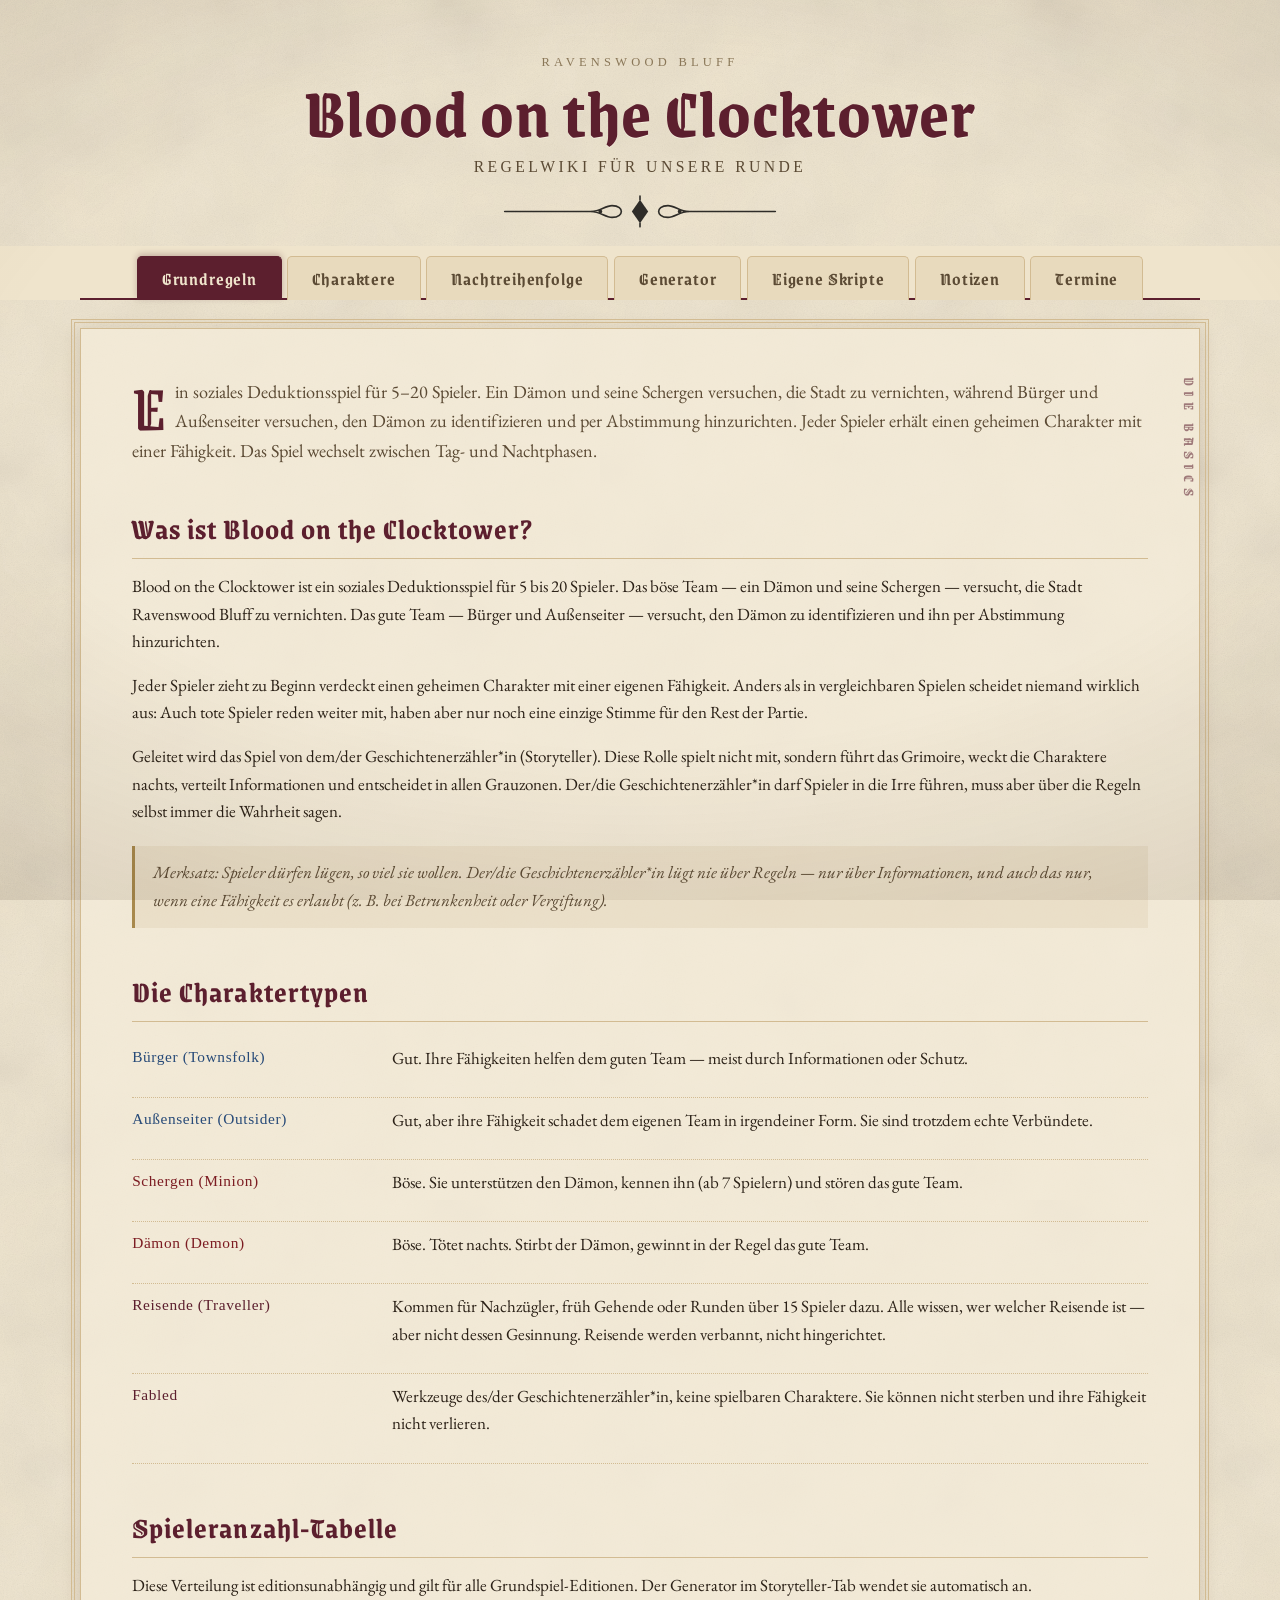
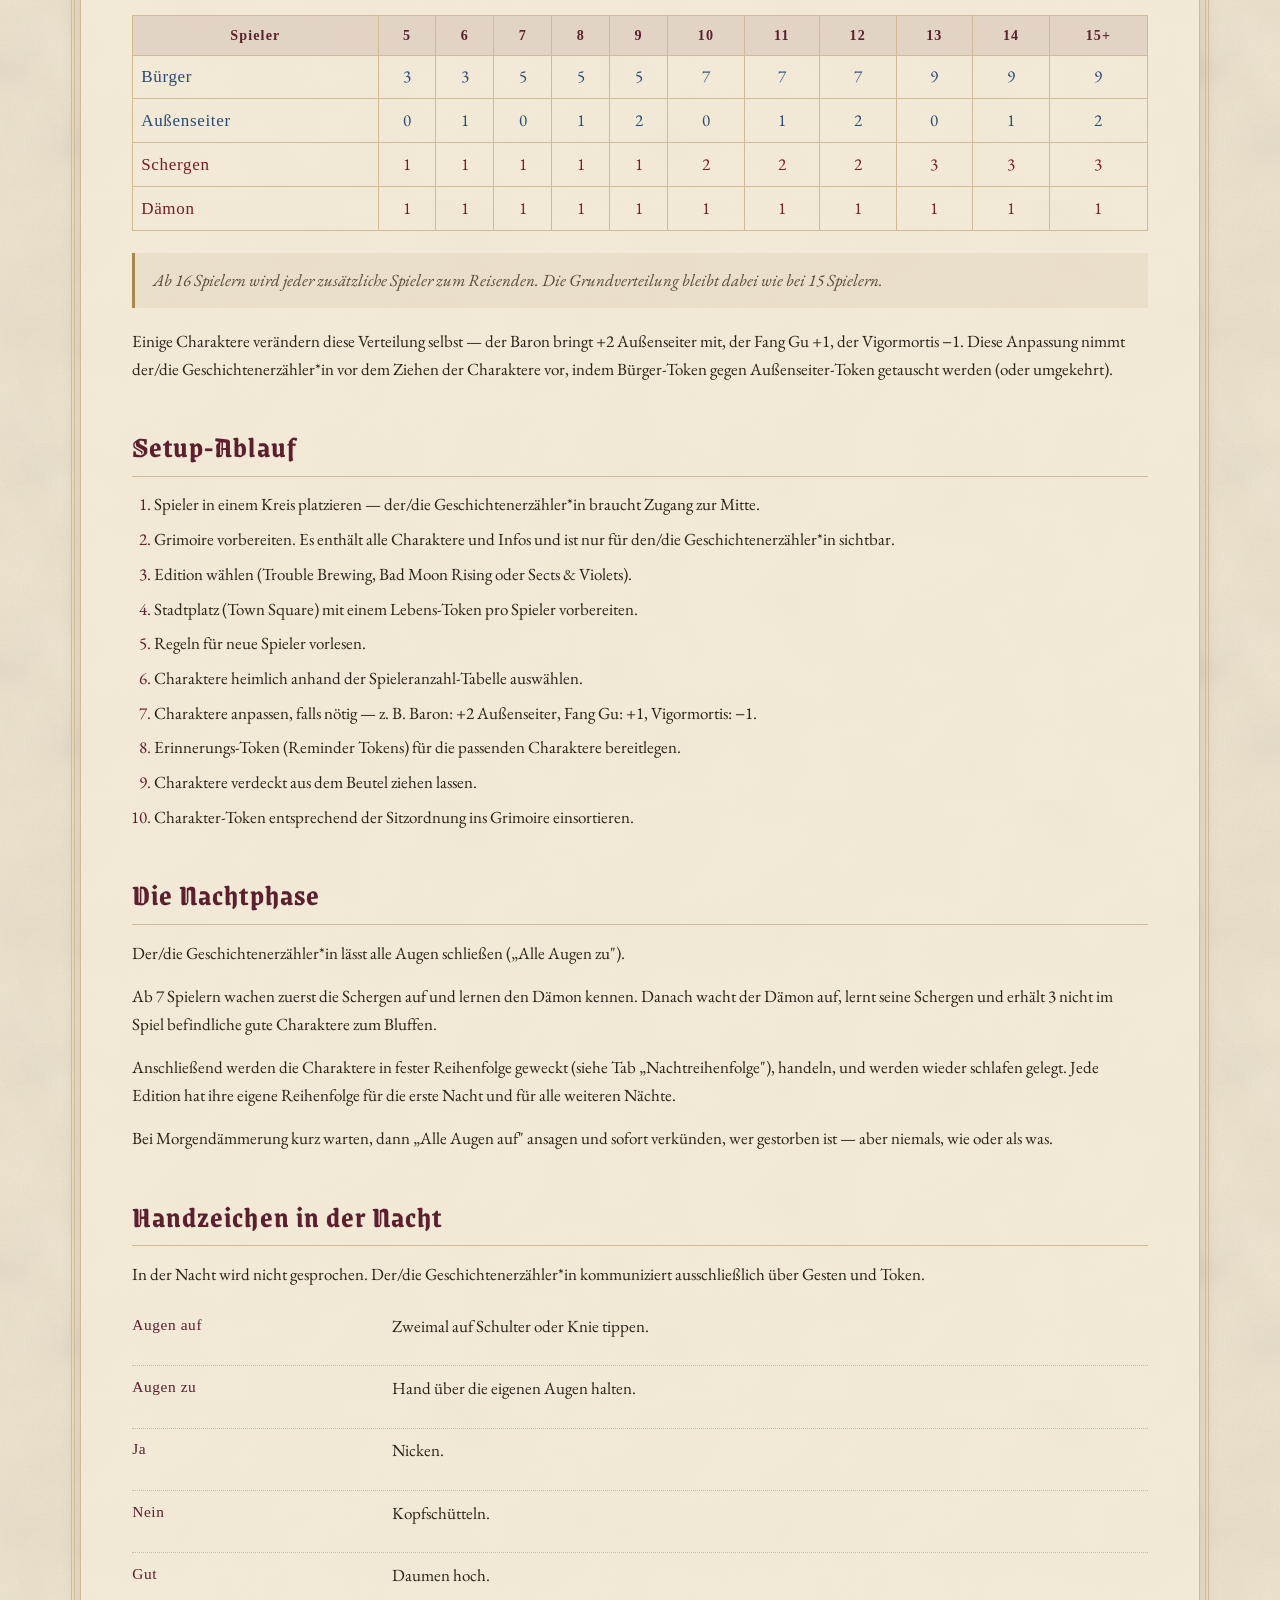
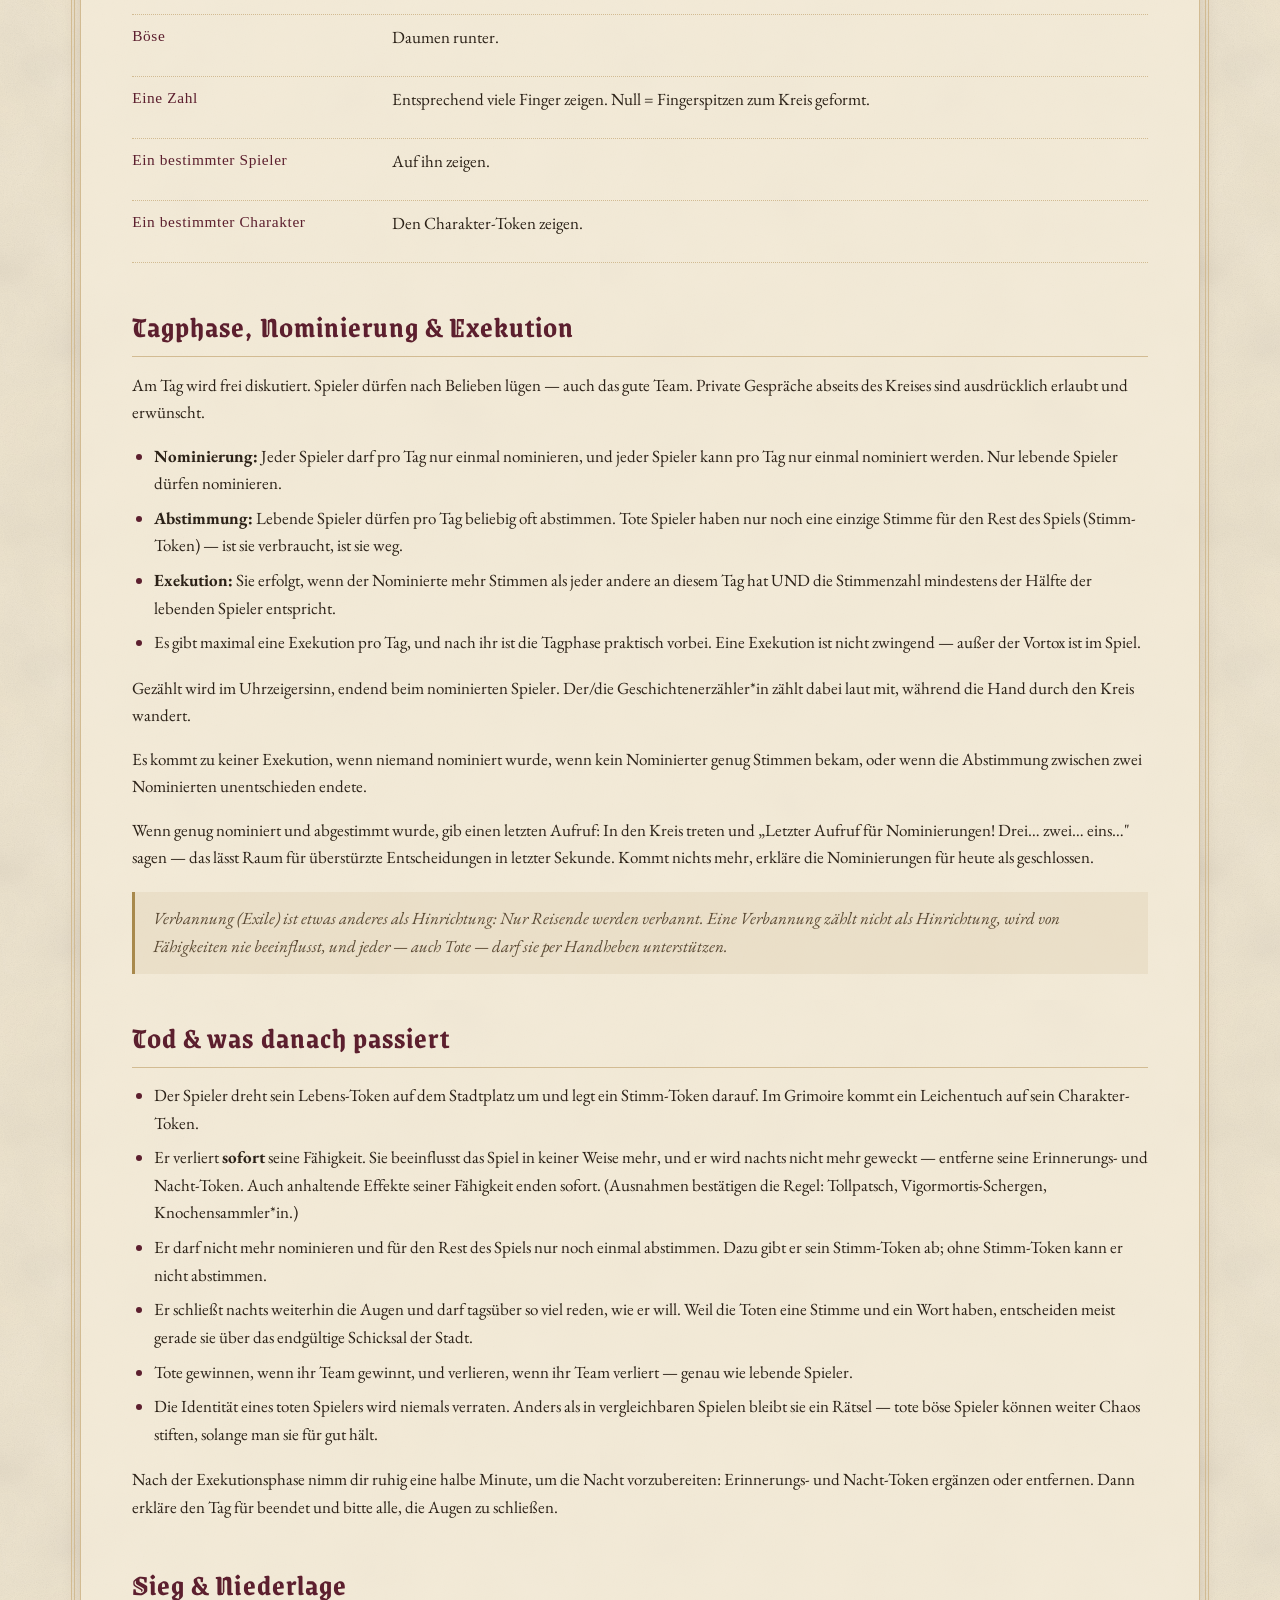
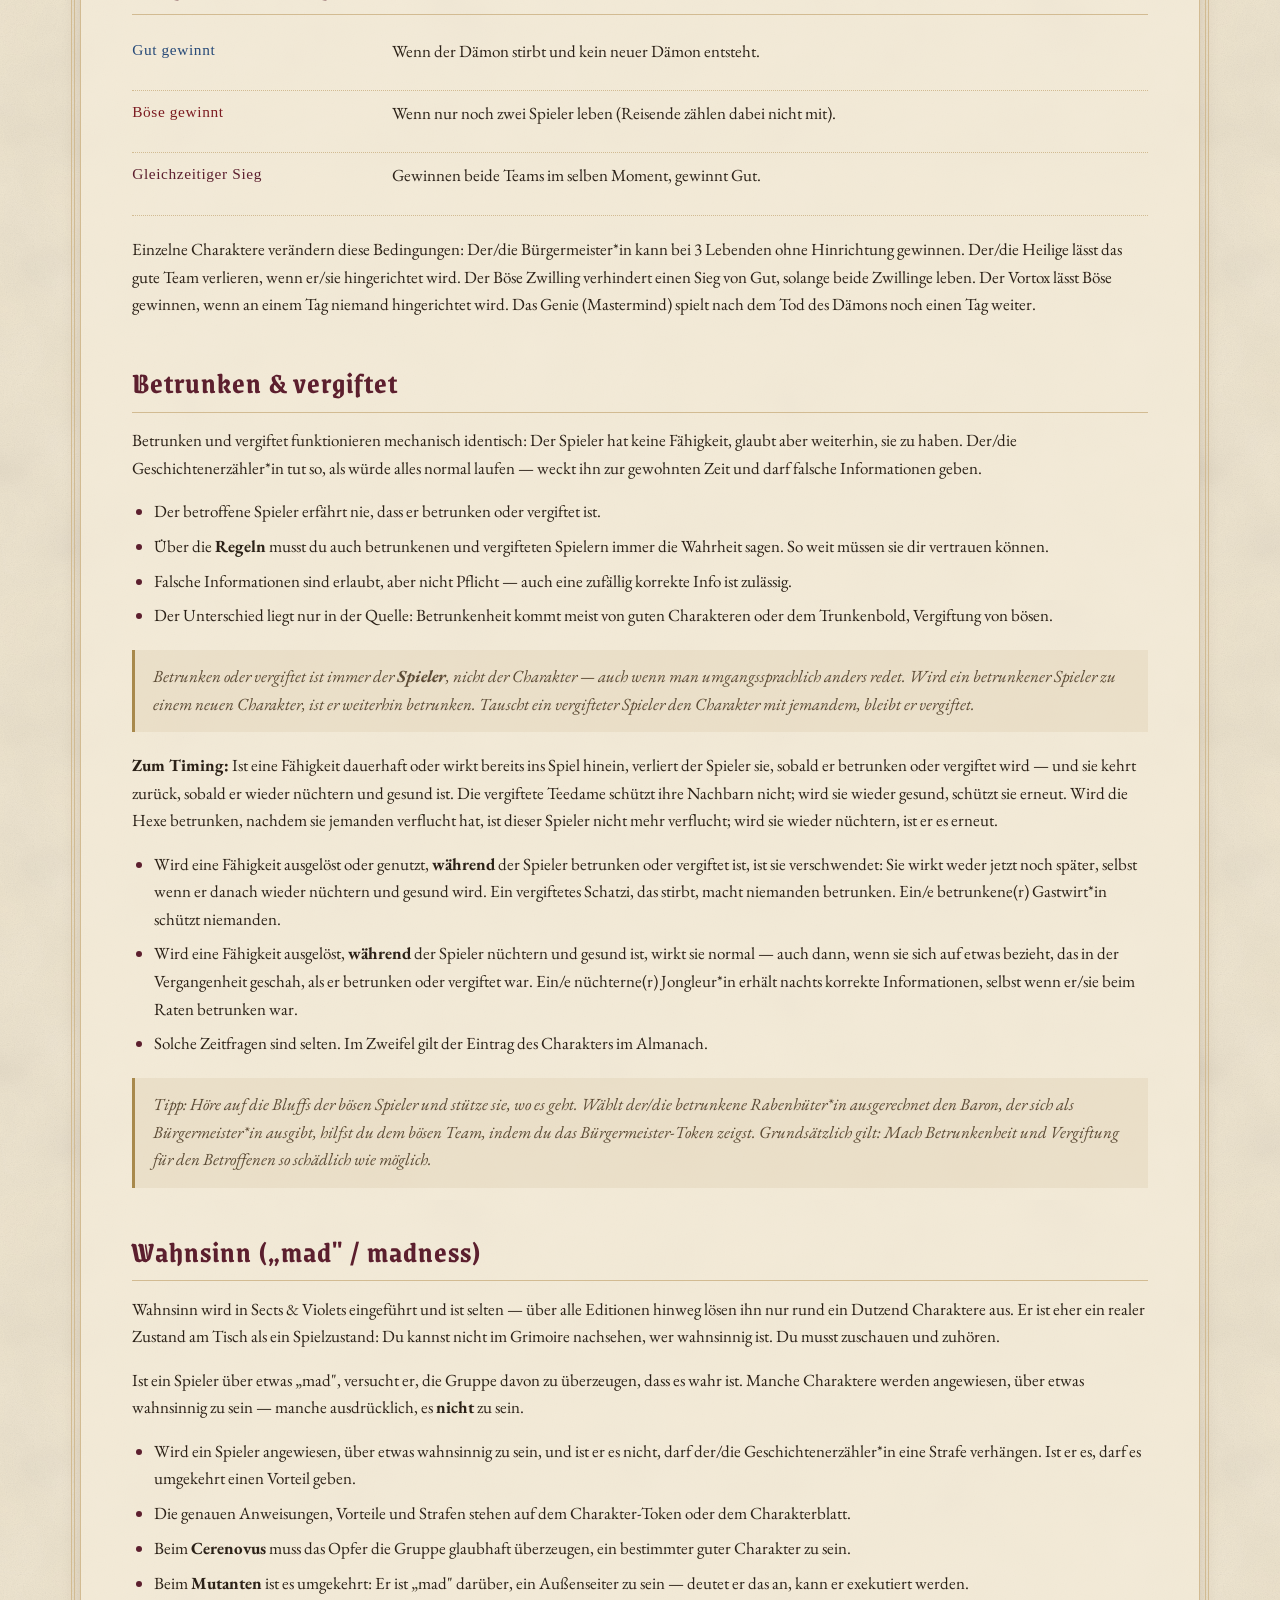
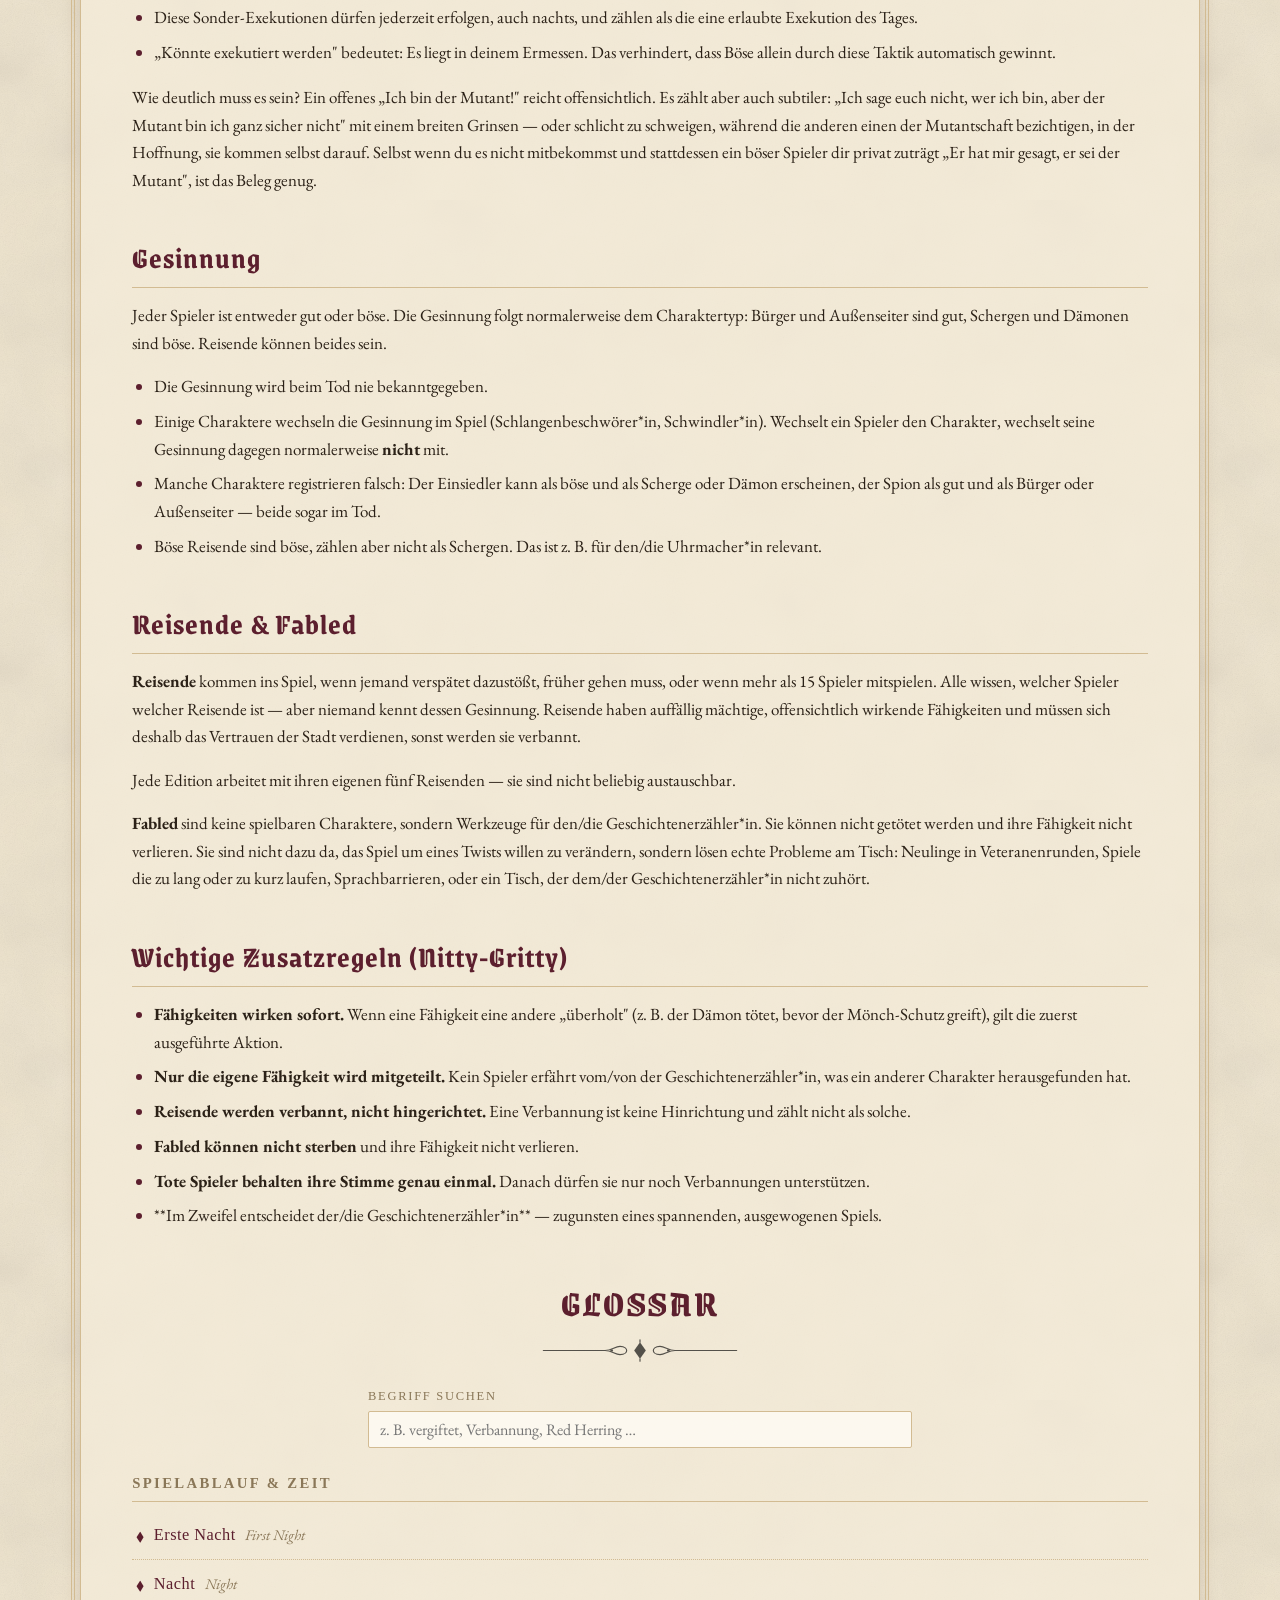
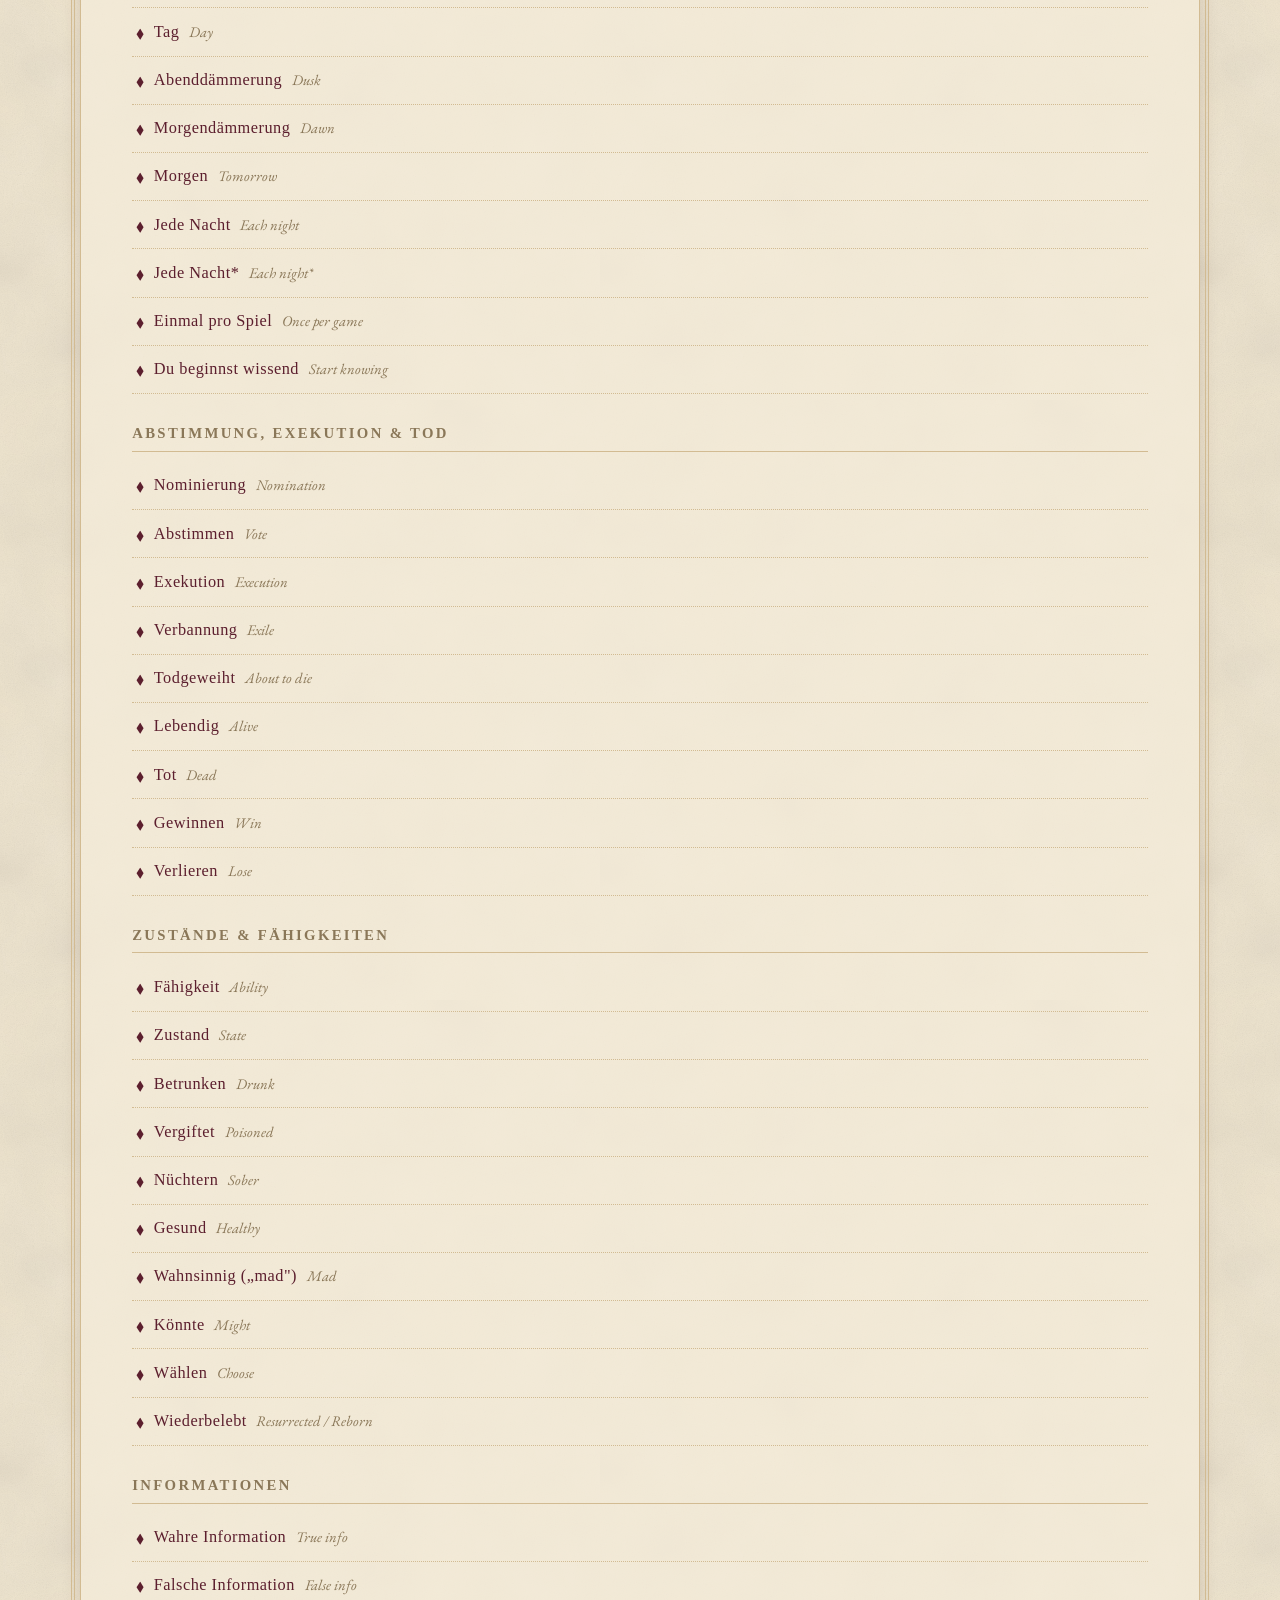
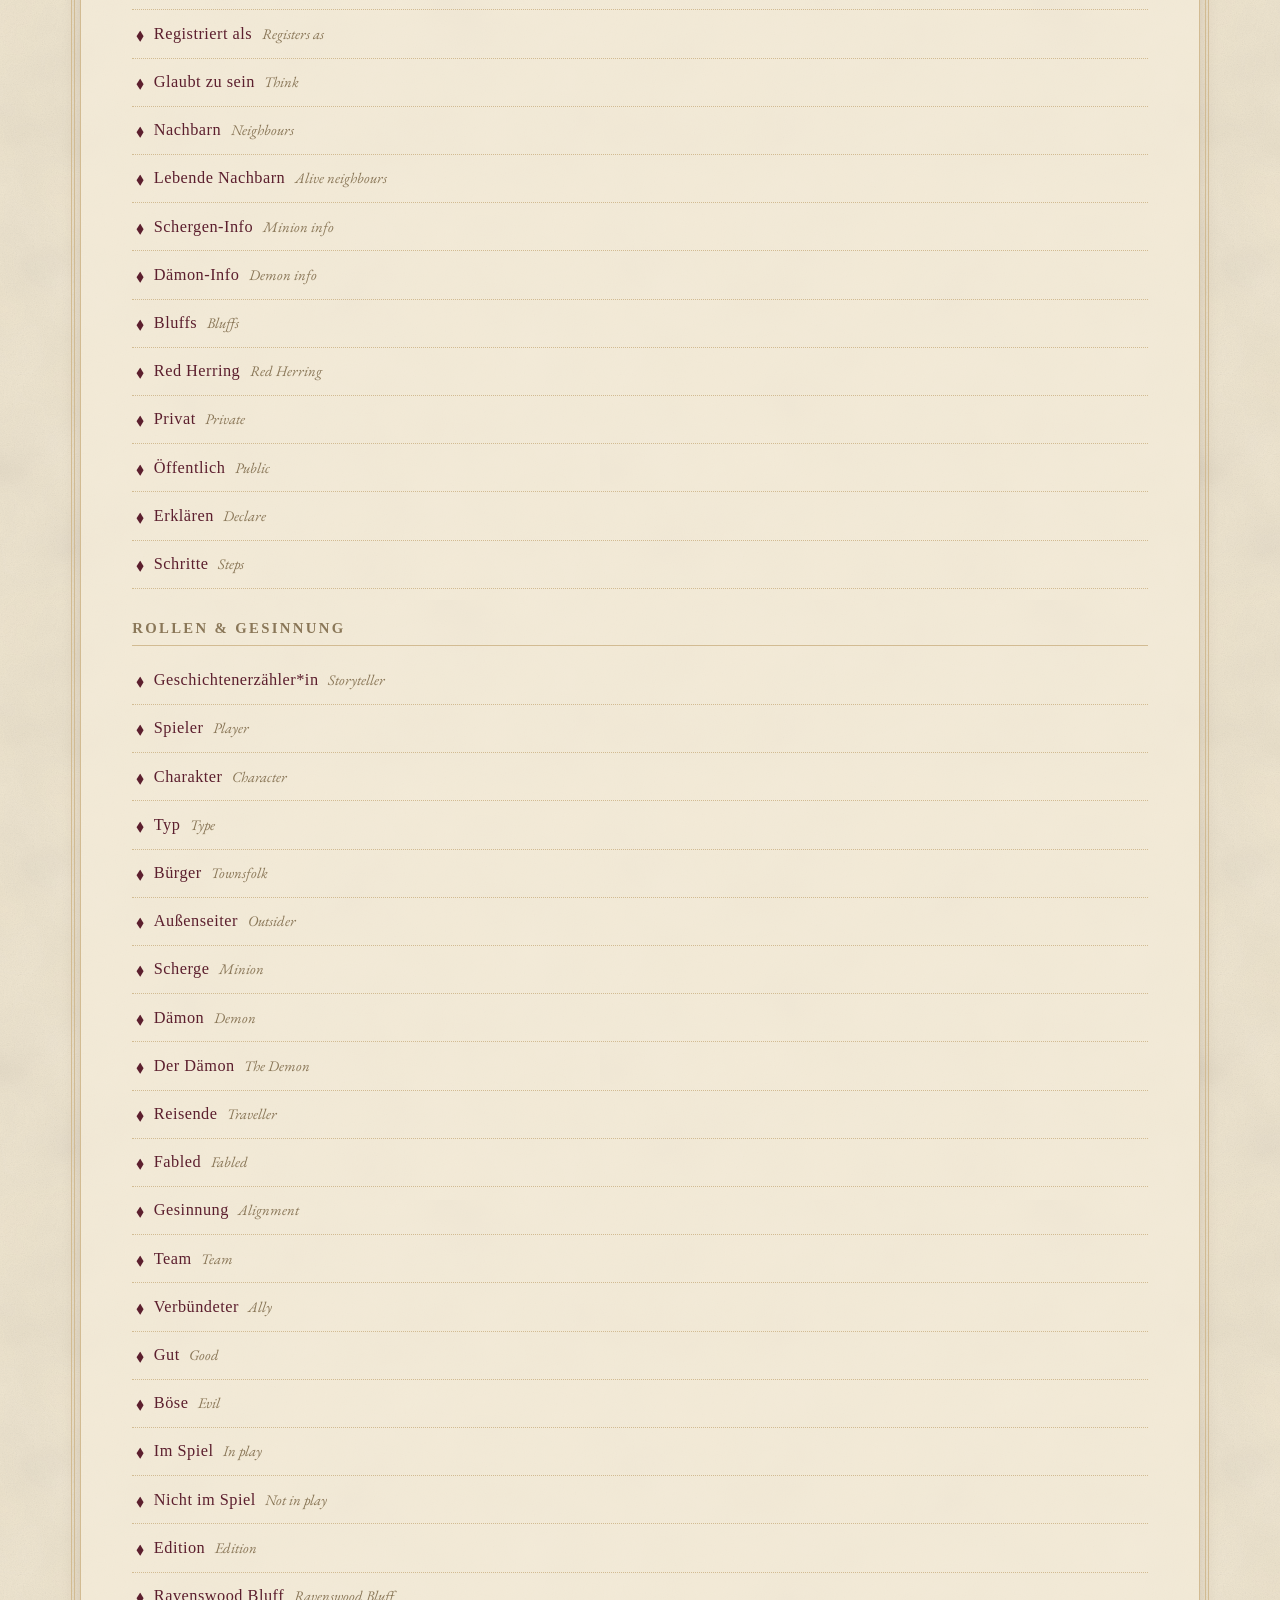
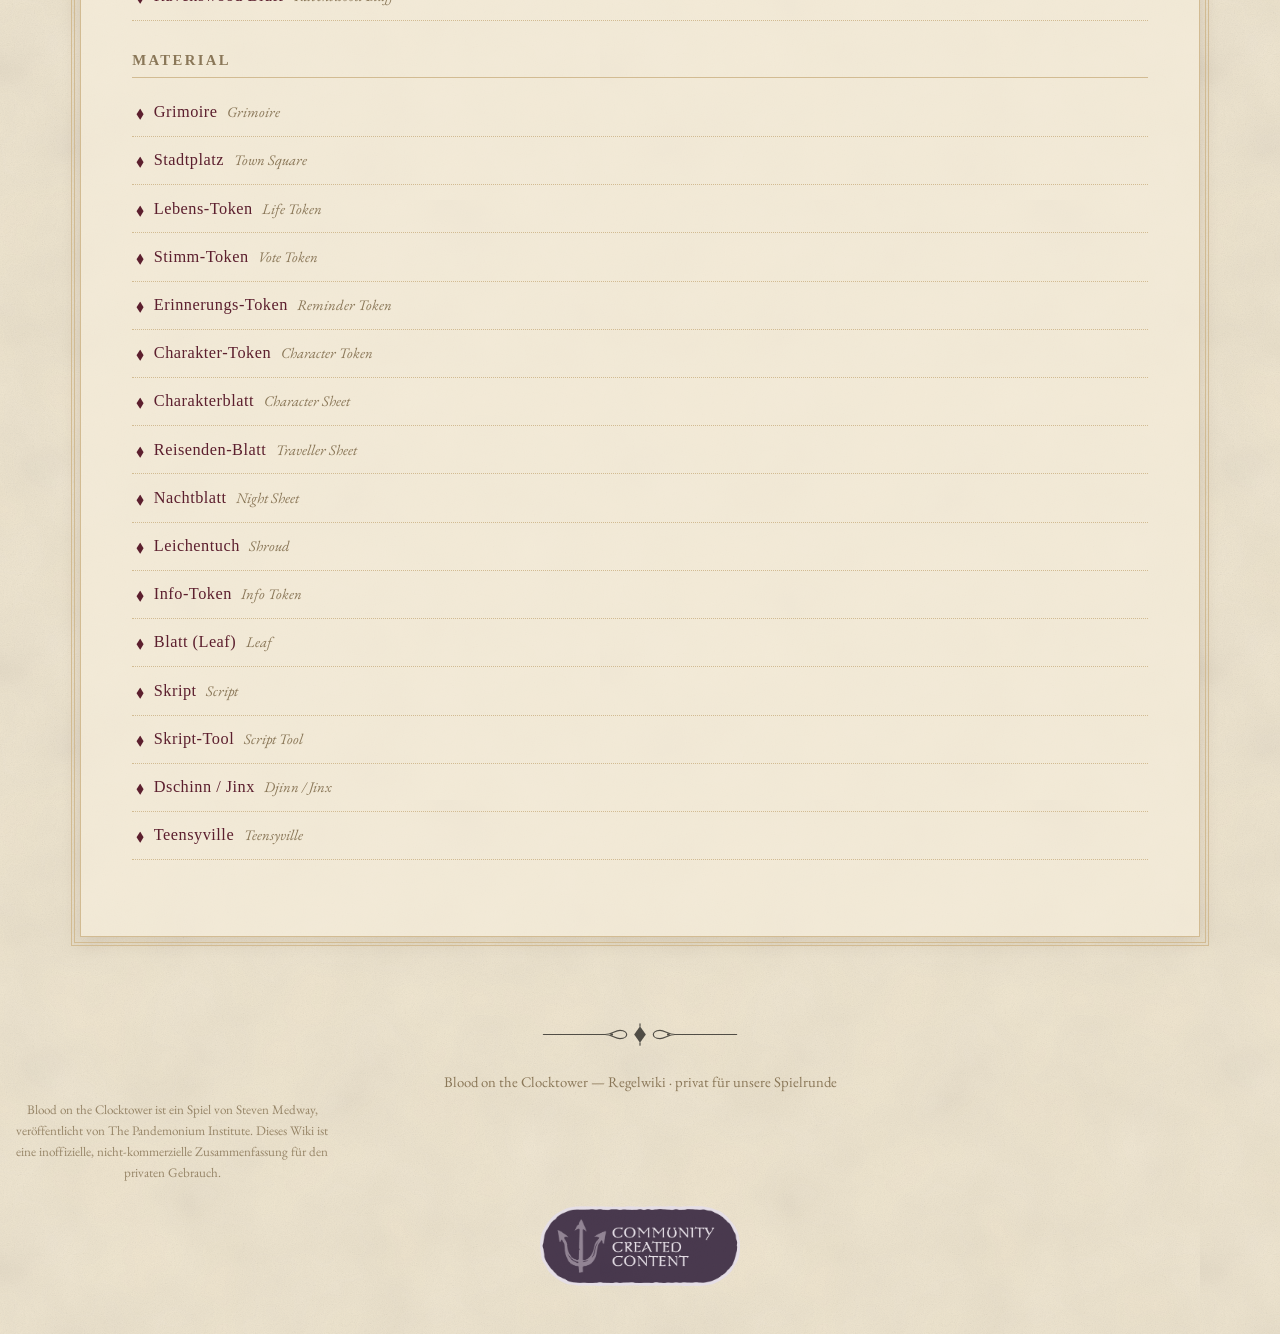
==== commit efefe471: "viewport-fit=cover: env(safe-area-inset-*) war immer 0 Die eigentliche Ursache fuer den Streifen ueb" ====
--- a/index.html
+++ b/index.html
@@ -2,7 +2,10 @@
 <html lang="de">
 <head>
 <meta charset="utf-8">
-<meta name="viewport" content="width=device-width, initial-scale=1">
+<!-- viewport-fit=cover ist Pflicht, damit env(safe-area-inset-*) ueberhaupt
+     einen Wert liefert. Ohne das bleiben alle safe-area-Angaben 0, und die
+     Seite rutscht im Vollbild unter die Statusleiste. -->
+<meta name="viewport" content="width=device-width, initial-scale=1, viewport-fit=cover">
 <title>Blood on the Clocktower — Regelwiki</title>
 <meta name="description" content="Deutschsprachiges Regelwiki für Blood on the Clocktower: Grundregeln, Charaktere, Nachtreihenfolge und Setup-Generator.">
 <meta name="color-scheme" content="light">
--- a/css/style.css
+++ b/css/style.css
@@ -133,31 +133,34 @@
 
 /* ============================================================ Tabs */
 
-/* Die Leiste ist deckend, sonst scheint beim Scrollen der Text durch. Ein
-   Verlauf innerhalb der Leiste funktioniert nicht: am Handy brechen die Tabs
-   auf mehrere Zeilen um, die Leiste wird höher, und der Verlauf sitzt dann
-   mitten in den Tabs statt darunter. Der weiche Auslauf liegt deshalb als
-   ::after unter der Leiste — der bleibt gleich hoch, egal wie viele Zeilen. */
+/* Die Leiste ist vollständig deckend, sonst scheint beim Scrollen der Text
+   durch. Jeder Verlauf an dieser Kante — ob im Hintergrund der Leiste oder
+   als ::after darunter — wird am Handy als Fehler gelesen, weil in einem
+   halbdurchsichtigen Streifen eben Text steht. Harte Kante, fertig. */
 .tabs {
   position: sticky;
   top: 0;
   z-index: 40;
-  padding: .5rem 1rem 0;
+
+  /* Die Polsterung für die Statusleiste steht bewusst OHNE
+     @media (display-mode: standalone). Dort hing sie vorher, und die Abfrage
+     greift auf iOS nicht verlässlich — dann reichte der Inhalt in den
+     Streifen über der Leiste und war neben der Uhr zu sehen.
+     env(safe-area-inset-top) ist außerhalb des Vollbilds 0, die Zeile
+     schadet also nirgends. */
+  padding: calc(.5rem + env(safe-area-inset-top)) 1rem 0;
+
+  /* Nur Farbe, keine gekachelte SVG-Textur: Safari müsste sie bei jedem
+     Scroll-Bild neu zeichnen, und in diesem Moment blitzt der Inhalt
+     darunter durch. Auf einer 150 px hohen Leiste war sie ohnehin kaum
+     zu erkennen. */
   background-color: var(--parchment);
-  background-image: url("../assets/textures/parchment.svg");
-  background-size: 600px 600px;
-}
-
-.tabs::after {
-  content: "";
-  position: absolute;
-  left: 0;
-  right: 0;
-  top: 100%;
-  height: .8rem;
-  pointer-events: none;
-  background: linear-gradient(to bottom, var(--parchment), rgba(239,228,204,0));
-}
+}
+
+/* Hier stand ein weicher Auslauf nach unten — ein 13 px hoher Verlauf von
+   deckend nach durchsichtig. Am Schreibtisch sah das gut aus, am Handy
+   scheint darin der Text durch und wirkt wie ein Fehler. Die Bordeaux-Linie
+   unten an .tabs__inner ist der sauberere Abschluss. */
 
 .tabs__inner {
   max-width: var(--sheet-max);
@@ -168,10 +171,6 @@
   justify-content: center;
   border-bottom: 2px solid var(--bordeaux);
   padding-bottom: 0;
-  /* über dem ::after, sonst verdeckt der Auslauf die 2px, um die die
-     Tabs per translateY nach unten ragen */
-  position: relative;
-  z-index: 1;
 }
 
 .tab {
@@ -466,7 +465,8 @@
   text-transform: uppercase;
   color: var(--ink-faint);
 }
-input[type="search"], input[type="number"], select {
+input[type="search"], input[type="number"], input[type="date"], input[type="time"],
+input[type="password"], select {
   font-family: var(--font-body);
   /* 16px Mindestgröße: kleiner zoomt iOS beim Antippen automatisch hinein */
   font-size: max(1rem, 16px);
@@ -1332,6 +1332,7 @@
 
 @media (display-mode: standalone) {
   .site-header { padding-top: calc(1.25rem + env(safe-area-inset-top)); }
+  /* oben steht die Polsterung ungeschuetzt an .tabs, hier nur die Seiten */
   .tabs { padding-left: calc(1rem + env(safe-area-inset-left));
           padding-right: calc(1rem + env(safe-area-inset-right)); }
   main { padding-left: calc(1rem + env(safe-area-inset-left));
@@ -1451,15 +1452,67 @@
 .pill--ab    { color: var(--ink-faint); }
 
 /* Formular zum Anlegen */
-.tvorschlaege { display: grid; gap: .5rem; margin: .3rem 0 .8rem; }
+.tvorschlaege { display: grid; gap: .6rem; margin: .3rem 0 .8rem; }
+
+/* Jeder Vorschlag ist ein eigener Block — bei vier Terminen untereinander
+   sieht man sonst nicht, welches ✕ zu welchem Datum gehört. */
 .tvorschlag {
   display: grid; gap: .4rem;
   grid-template-columns: minmax(8rem, 1fr) minmax(5rem, auto) minmax(7rem, 1fr) auto;
   align-items: center;
-}
+  padding: .5rem;
+  border: 1px solid var(--parchment-shade);
+  border-radius: var(--radius);
+  background: rgba(255,252,244,.4);
+}
+
+/* Das Datum ist die Hauptsache, der Ort Beiwerk, das Entfernen die Ausnahme.
+   Genau in dieser Reihenfolge bekommen sie Platz und Gewicht. */
 @media (max-width: 560px) {
-  .tvorschlag { grid-template-columns: 1fr 1fr; }
-  .tvorschlag [data-feld="label"] { grid-column: 1 / -1; }
+  .tvorschlag {
+    grid-template-columns: 1fr 7.5rem;
+    grid-template-areas:
+      "datum zeit"
+      "ort   weg";
+    gap: .45rem .5rem;
+  }
+  .tvorschlag [data-feld="datum"] { grid-area: datum; }
+  .tvorschlag [data-feld="zeit"]  { grid-area: zeit; }
+  .tvorschlag [data-feld="label"] { grid-area: ort; }
+  .tvorschlag [data-act="weg"],
+  .tvorschlag > span              { grid-area: weg; }
+
+  .tvorschlag [data-feld="datum"],
+  .tvorschlag [data-feld="zeit"] {
+    font-size: 1.08rem;
+    font-weight: 600;
+    padding: .6rem .55rem;
+    text-align: center;
+  }
+
+  .tvorschlag [data-feld="label"] {
+    font-size: max(.9rem, 16px);   /* 16px bleibt Pflicht, sonst zoomt iOS hinein */
+    padding: .35rem .6rem;
+    opacity: .85;
+  }
+
+  /* Klein, blass und in der Ecke — überschreibt bewusst die 44-px-Regel für
+     Tippziele. Wer hier draufkommt, verliert einen Terminvorschlag. */
+  .tvorschlag .iconbtn--del {
+    justify-self: end;
+    width: 2.2rem; min-width: 2.2rem;
+    height: 2.2rem; min-height: 2.2rem;
+    padding: 0;
+    background: transparent;
+    border-color: transparent;
+    opacity: .55;
+  }
+  .tvorschlag .iconbtn--del:hover,
+  .tvorschlag .iconbtn--del:focus-visible {
+    opacity: 1;
+    border-color: var(--evil);
+    background: rgba(255,252,244,.7);
+  }
 }
 
 .mein-block {
@@ -1563,3 +1616,62 @@
 }
 
 @media print { .banner { display: none !important; } }
+
+/* Der festgelegte Termin hebt sich ab, die anderen bleiben sichtbar —
+   man will ja nachvollziehen können, warum es dieser geworden ist. */
+.tblock--fest {
+  border-width: 2px;
+  border-left-width: 5px;
+  box-shadow: 0 2px 10px rgba(70,45,20,.16);
+}
+
+.tblock__fuss {
+  display: flex; align-items: center; gap: .7rem;
+  flex-wrap: wrap; margin-top: .7rem;
+}
+.tblock__fuss .antwortwahl { margin-top: 0; }
+
+.tblock__meine { font-size: .9rem; font-style: italic; color: var(--ink-faint); }
+
+.mein-hinweis {
+  margin: .6rem 0 0; font-size: .86rem; font-style: italic; color: var(--ink-faint);
+}
+
+/* Im Vollbild auf dem Homescreen reicht die Seite unter die Statusleiste.
+   Ohne diese Polsterung klebt die Tableiste zwar oben, aber der Inhalt
+   scrollt in den Streifen darüber und ist neben der Uhr zu sehen. */
+/* Schnellbefüllung: einen ganzen Monat auf einmal eintragen */
+.schnell {
+  margin: .3rem 0 1.2rem;
+  padding: .7rem .8rem;
+  border: 1.5px dashed var(--parchment-shade);
+  border-radius: var(--radius);
+  background: rgba(168,137,76,.07);
+}
+.schnell__reihe {
+  display: flex; gap: .5rem; flex-wrap: wrap; margin: .3rem 0 .6rem;
+}
+.schnell__reihe select { flex: 1 1 7rem; width: auto; }
+.schnell__reihe input[type="time"] { flex: 0 1 7rem; width: auto; }
+
+/* Sieben gleich breite Spalten statt Umbruch auf 5+2 */
+.wochentage {
+  display: grid; grid-template-columns: repeat(7, 1fr);
+  gap: .3rem; margin-bottom: .7rem;
+}
+.wochentage .chip {
+  min-width: 0; text-align: center; padding: .3rem .15rem; font-size: .9rem;
+}
+
+.notiz-klein { margin: .2rem 0 0; font-size: .86rem; font-style: italic; color: var(--ink-faint); }
+
+/* Uhrzeit und Ort nachtragen, wenn der Termin schon steht */
+.nachtragen {
+  display: flex; gap: .6rem; flex-wrap: wrap; align-items: flex-end;
+  margin: .7rem 0 .3rem; padding: .6rem;
+  border: 1px dashed var(--parchment-shade); border-radius: var(--radius);
+  background: rgba(255,252,244,.45);
+}
+.nachtragen .field { flex: 0 1 8rem; }
+.nachtragen .field--grow { flex: 1 1 12rem; }
+.nachtragen .notiz-klein { flex: 1 1 100%; margin: 0; }
